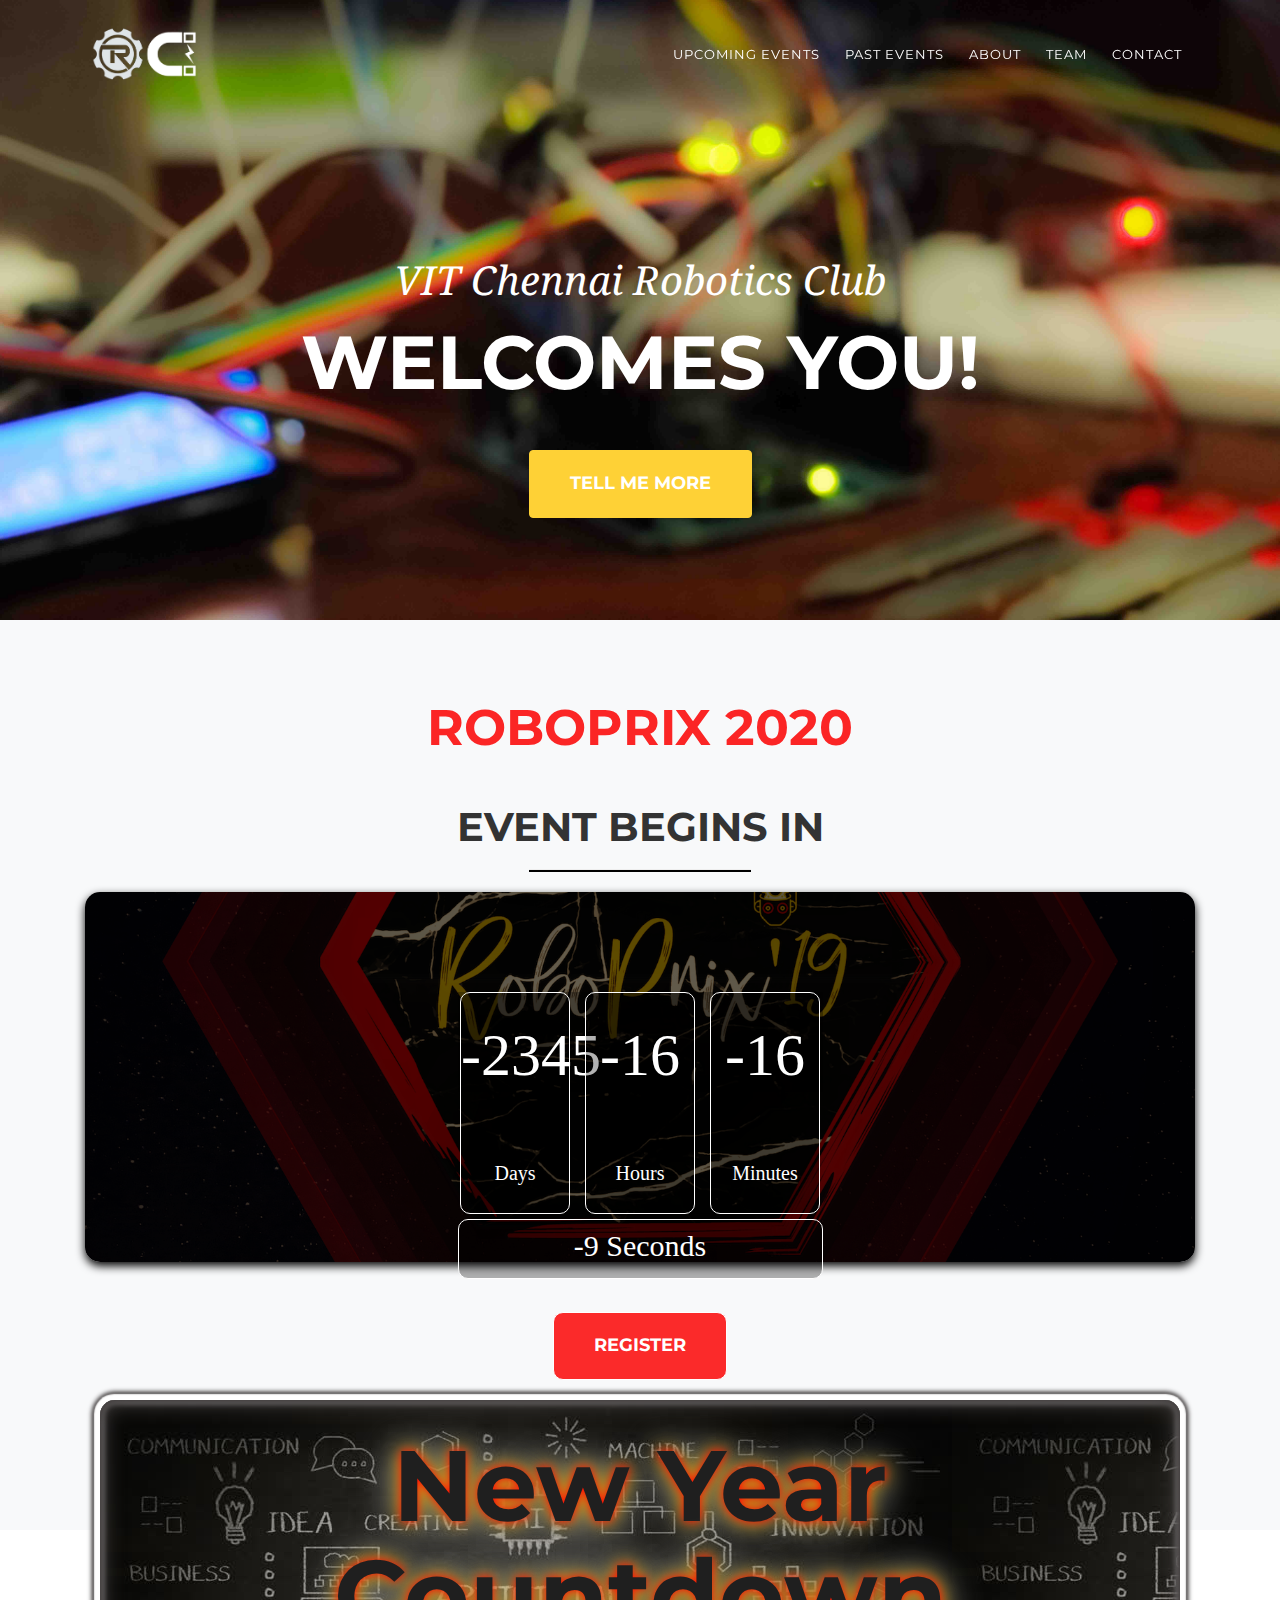
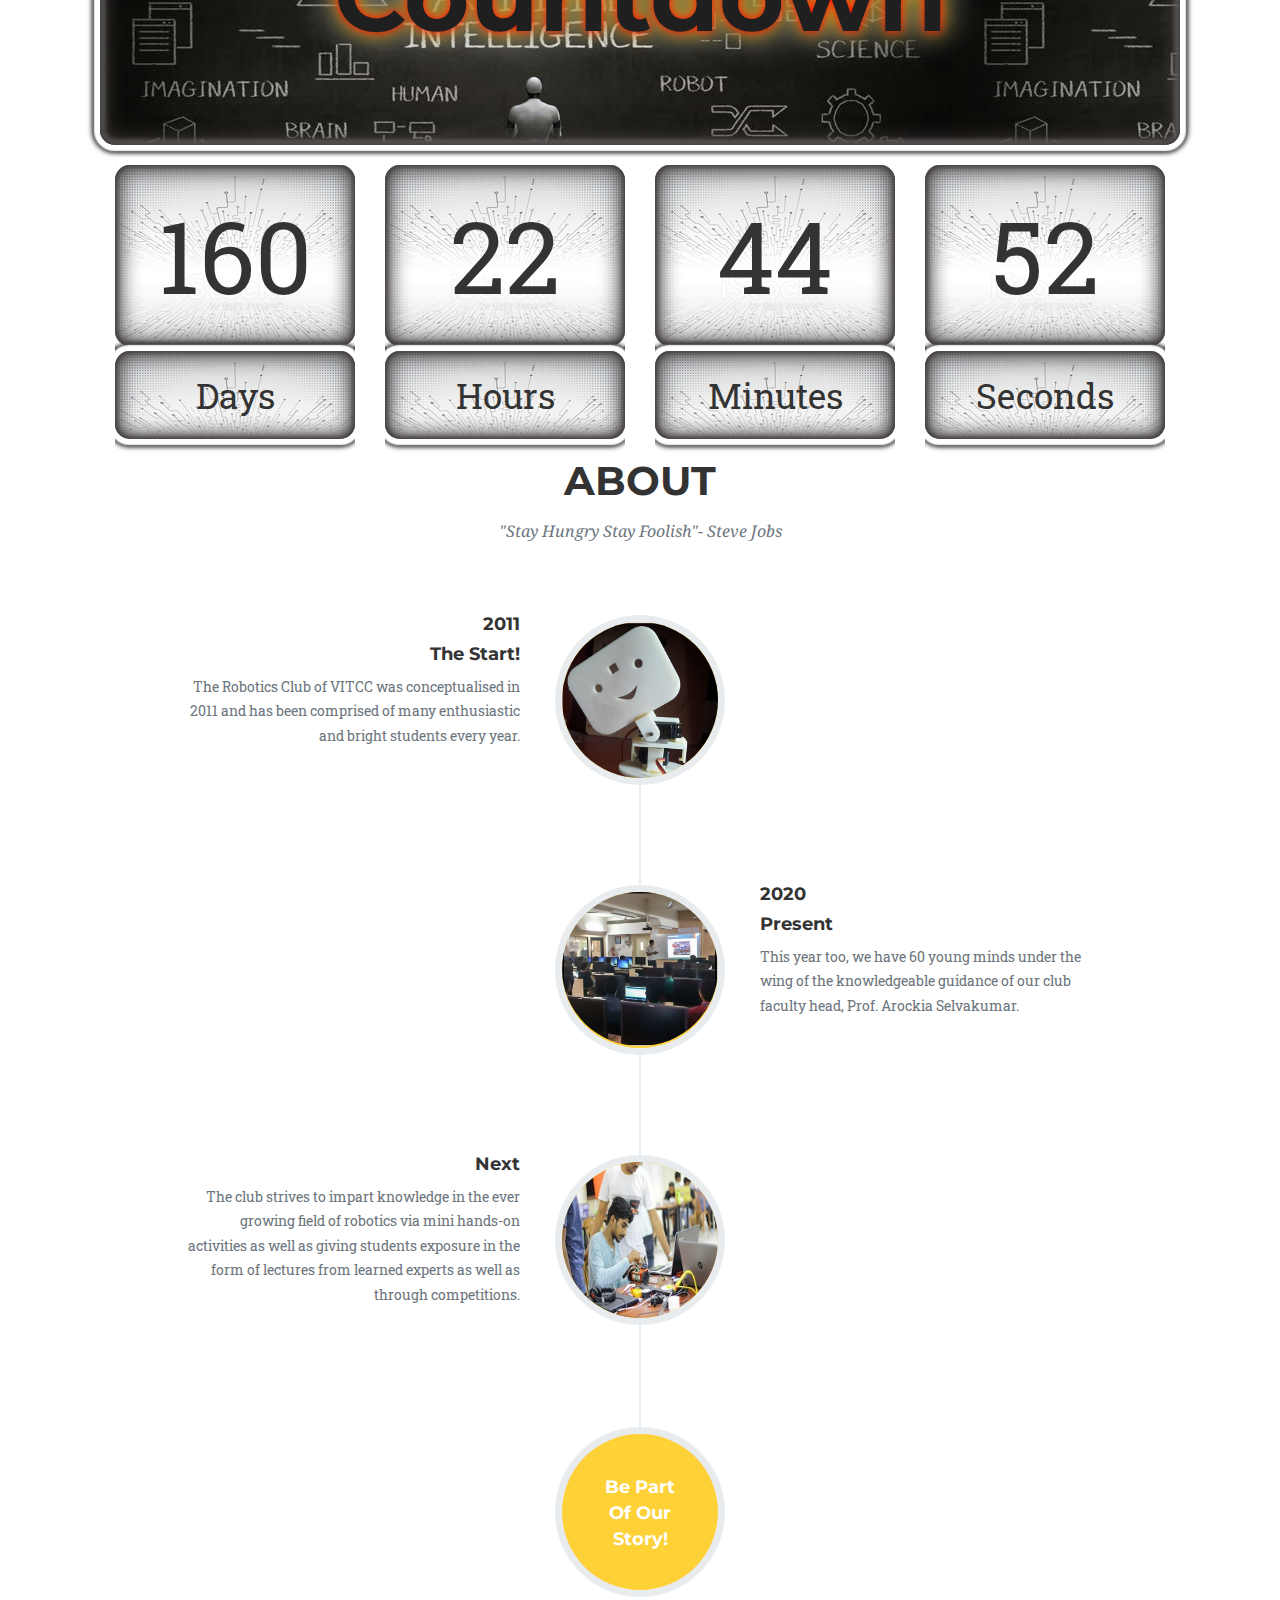
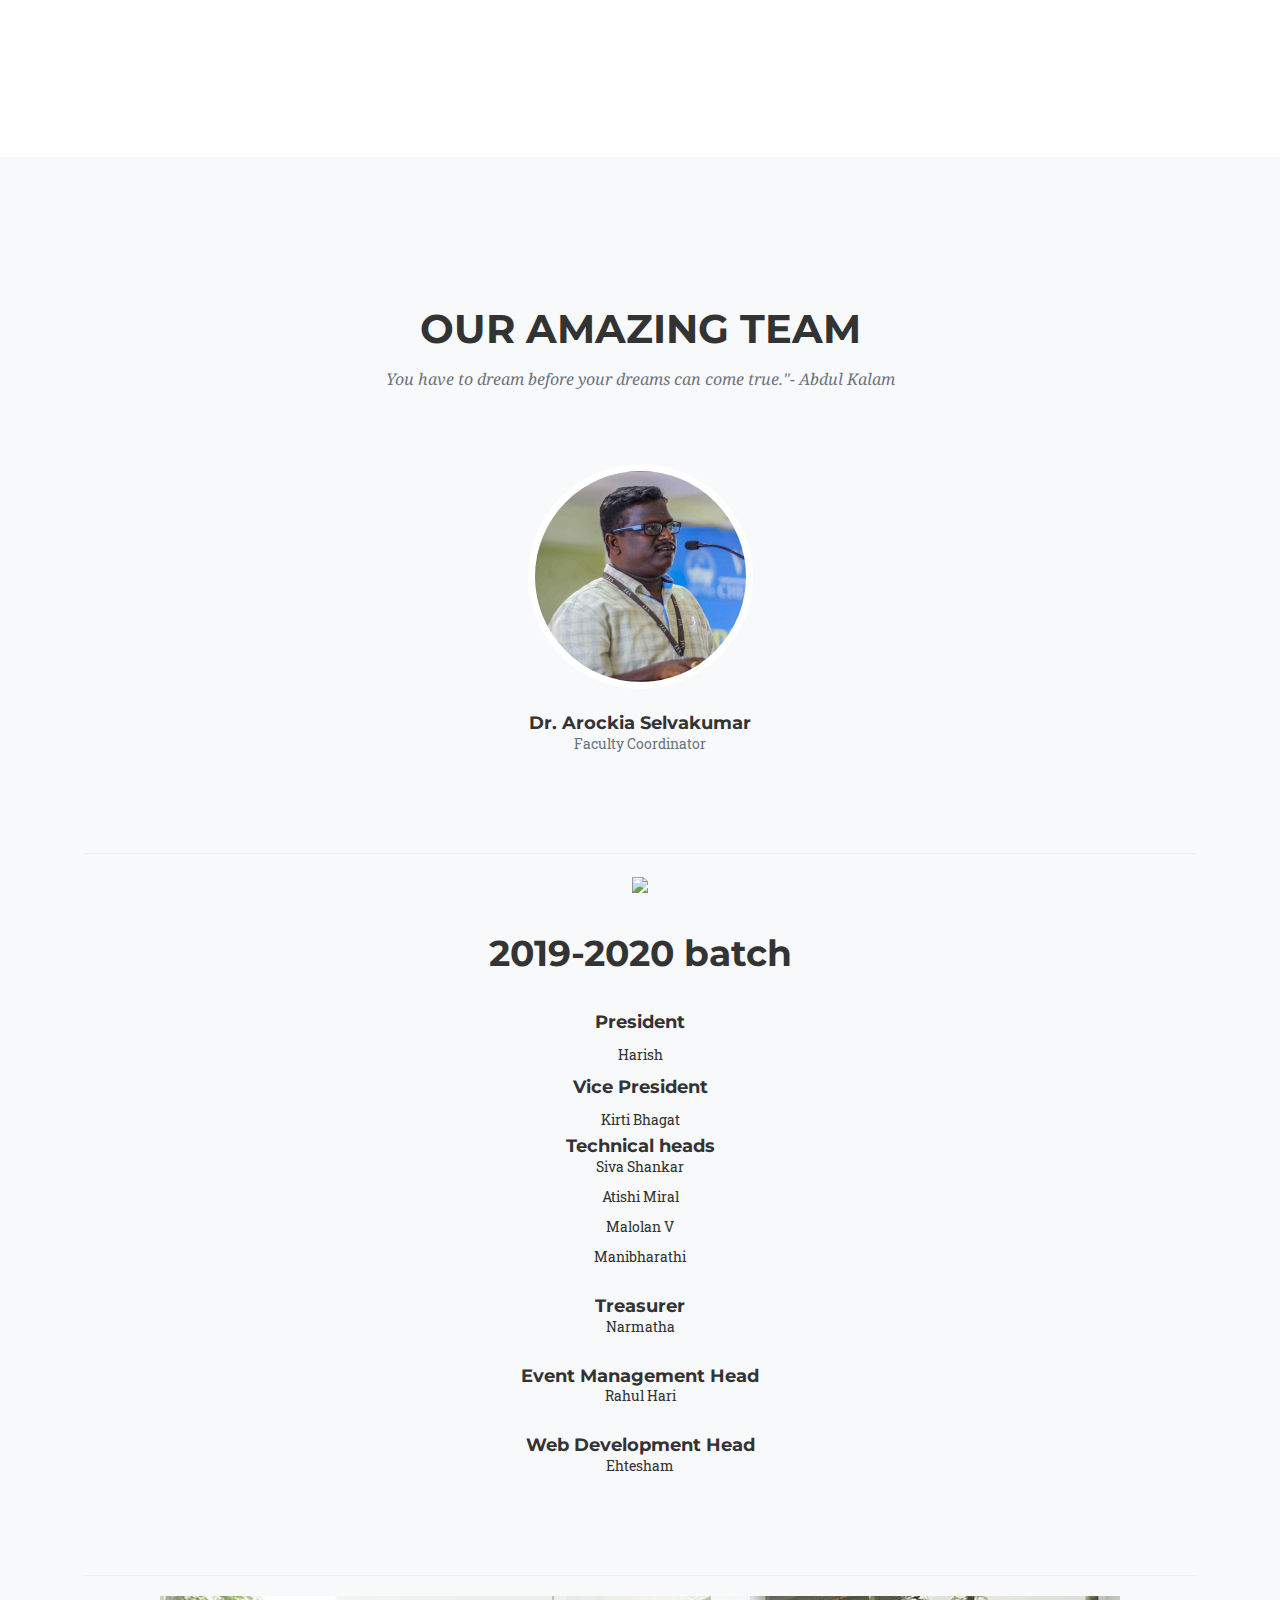
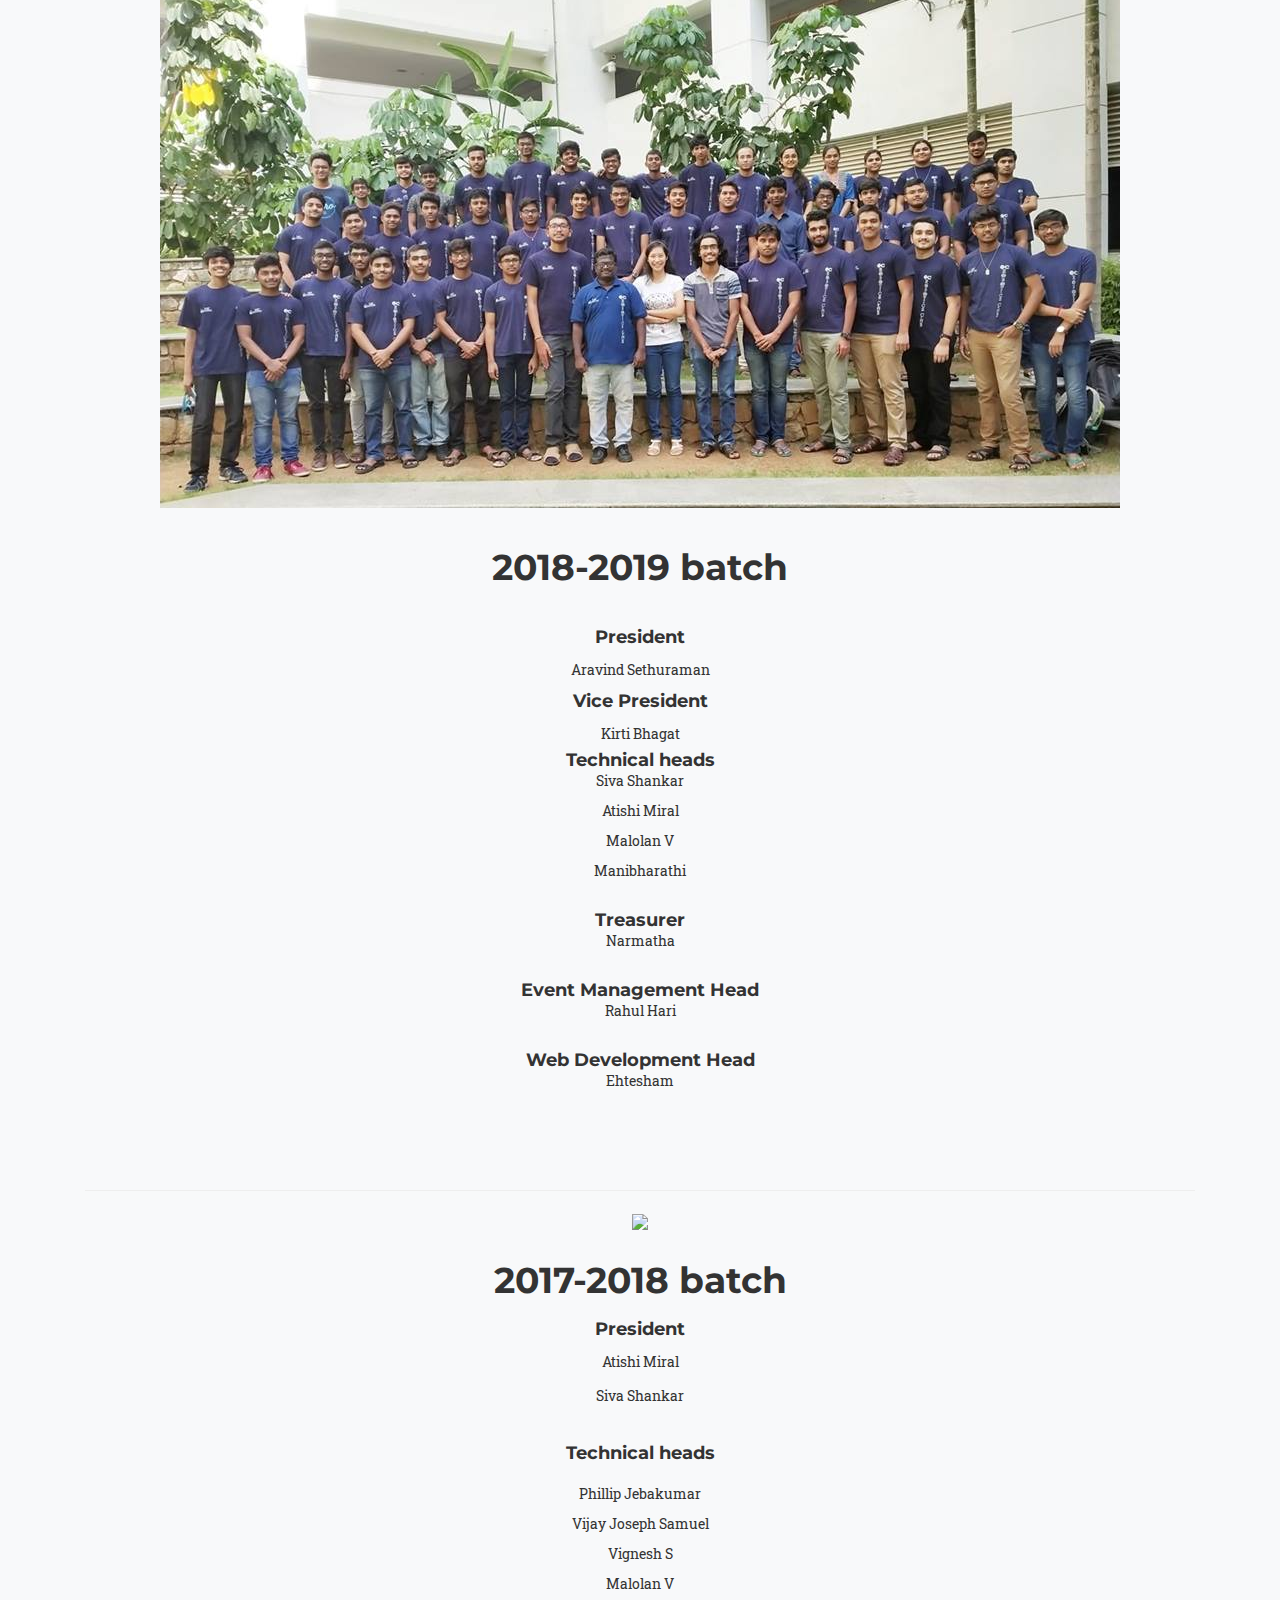
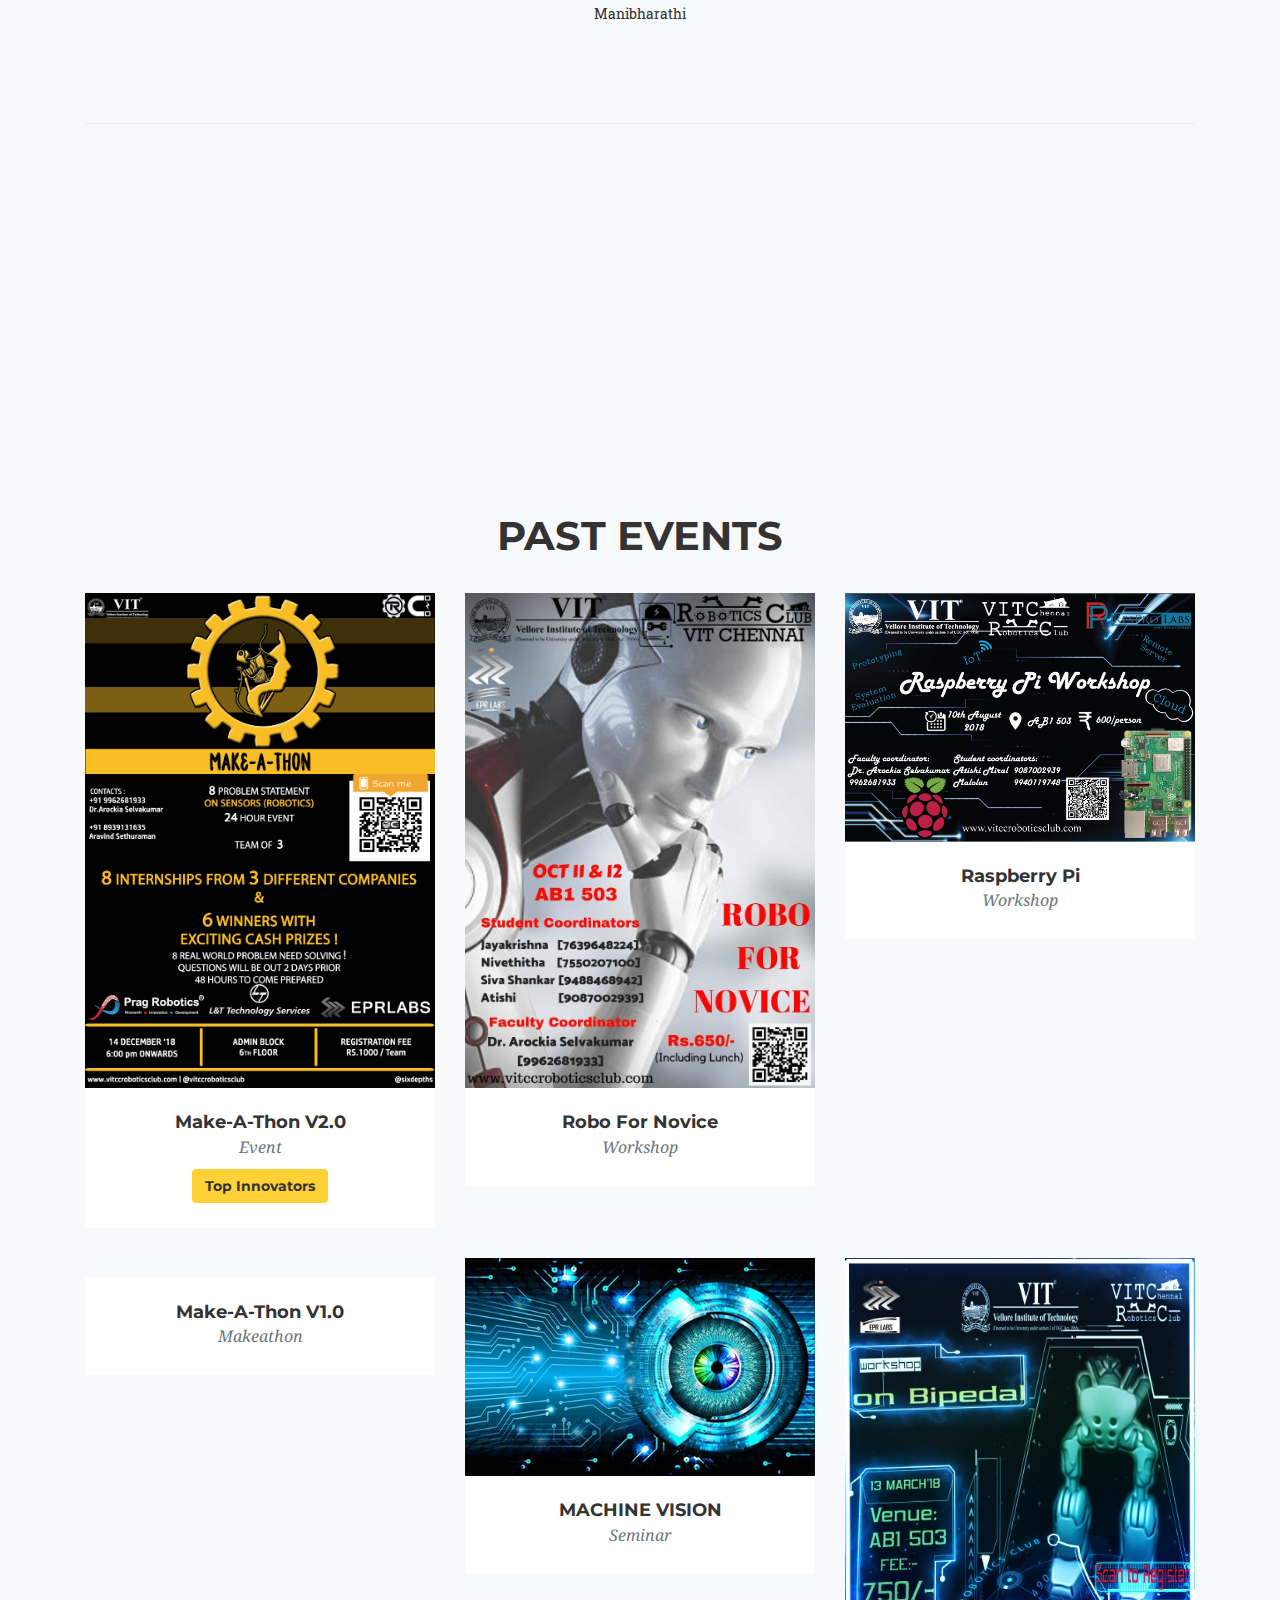
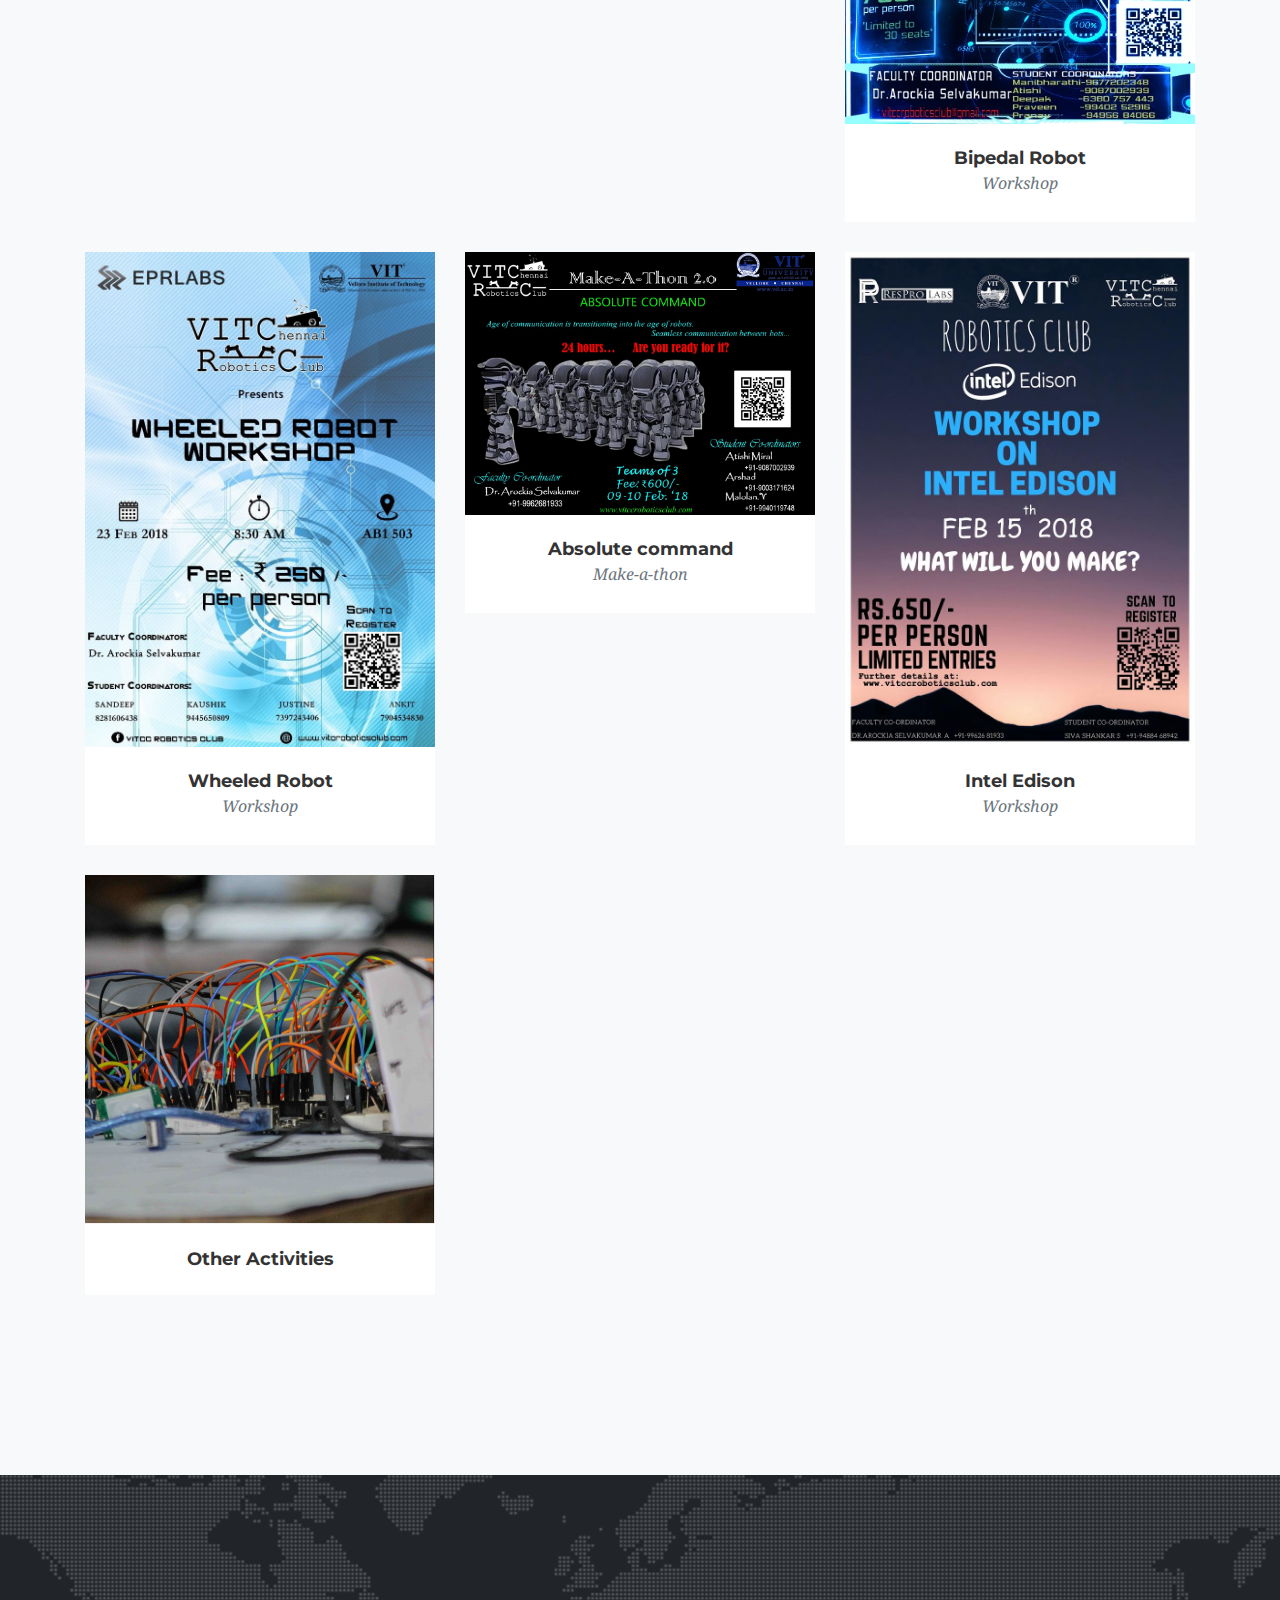
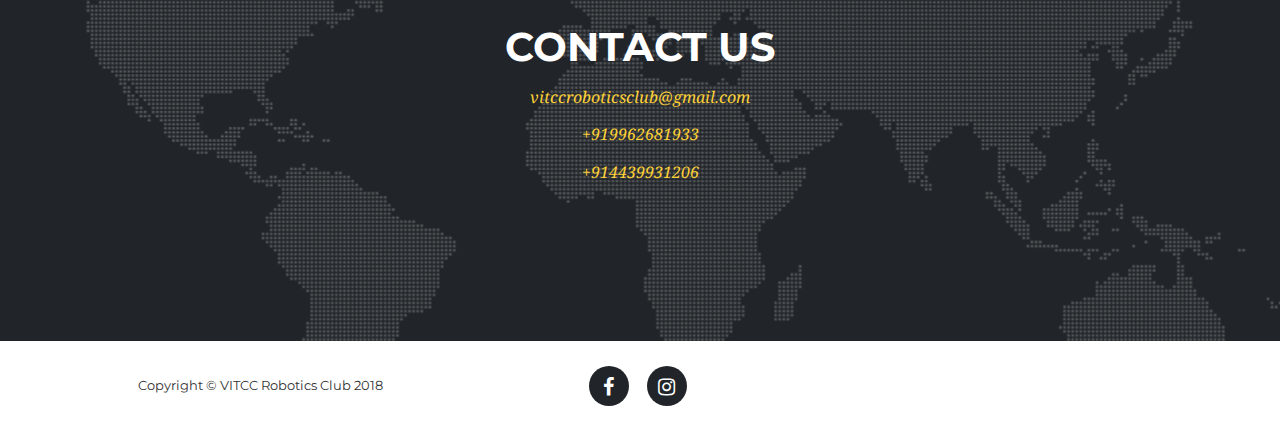
==== index.html @ 468f59c2 "Merge branch 'master' of https://github.com/vitccroboticsclub/vitccroboticsclub.github.io" ====
<!DOCTYPE html>
<html lang="en">

  <head>

    <meta charset="utf-8">
    <meta name="viewport" content="width=device-width, initial-scale=1, shrink-to-fit=no">
    <meta name="description" content="">
    <meta name="author" content="">
    <link rel="shortcut icon" href="clublogo2018-19.ico">
    <title>VITCC Robotics Club</title>

    <!-- Bootstrap core CSS -->
    <link href="vendor/bootstrap/css/bootstrap.min.css" rel="stylesheet">

    <!-- Custom fonts for this template -->
    <link href="vendor/font-awesome/css/font-awesome.min.css" rel="stylesheet" type="text/css">
    <link href="https://fonts.googleapis.com/css?family=Montserrat:400,700" rel="stylesheet" type="text/css">
    <link href='https://fonts.googleapis.com/css?family=Kaushan+Script' rel='stylesheet' type='text/css'>
    <link href='https://fonts.googleapis.com/css?family=Droid+Serif:400,700,400italic,700italic' rel='stylesheet' type='text/css'>
    <link href='https://fonts.googleapis.com/css?family=Roboto+Slab:400,100,300,700' rel='stylesheet' type='text/css'>

    <!-- Custom styles for this template--
    <link rel='stylesheet' href='https://maxcdn.bootstrapcdn.com/bootstrap/3.3.5/css/bootstrap.min.css'>-->
    <link rel="stylesheet" href="css/mani.css">
    
    <link href="css/agency.min.css" rel="stylesheet">
    <link href="css/modified.css" rel="stylesheet">
    <script type="text/javascript" src="https://code.jquery.com/jquery-1.8.2.js"></script>
    <script src='https://cdnjs.cloudflare.com/ajax/libs/jquery/2.1.3/jquery.min.js'></script>
    <script src='https://cdnjs.cloudflare.com/ajax/libs/jqueryui/1.11.2/jquery-ui.min.js'></script><script  src="./countscript.js"></script>
 
  </head>

  <body id="page-top">

    <!-- Navigation -->
    <nav class="navbar navbar-expand-lg navbar-dark fixed-top" id="mainNav">
      <div class="container">
        <a href = "#page-top"><img src = "img/logos/clublogo2018-19.png" style = "width:120px" id="clublogo"></img></a>
        <!-- <a class="navbar-brand js-scroll-trigger" href="#page-top">VITCC</a> -->
        <button class="navbar-toggler navbar-toggler-right" type="button" data-toggle="collapse" data-target="#navbarResponsive" aria-controls="navbarResponsive" aria-expanded="false" aria-label="Toggle navigation">
          Menu
          <i class="fa fa-bars"></i>
        </button>
        <div class="collapse navbar-collapse" id="navbarResponsive" >
          <ul class="navbar-nav text-uppercase ml-auto" >
            <li class="nav-item">
              <a class="nav-link js-scroll-trigger" href="#portfolio">Upcoming Events</a>
            </li>
            <li class="nav-item">
              <a class="nav-link js-scroll-trigger" href="#pastevents">Past Events</a>
            </li>
            <li class="nav-item">
              <a class="nav-link js-scroll-trigger" href="#about">About</a>
            </li>
            <li class="nav-item">
              <a class="nav-link js-scroll-trigger" href="#team">Team</a>
            </li>
            <li class="nav-item">
              <a class="nav-link js-scroll-trigger" href="#contact">Contact</a>
            </li>
          </ul>
        </div>
        <!--a href="#"><img src="img\logos\clublogo1-1.png" style="width:200px;height:80px;margin-right:-50px;margin-top:-10px;"></a-->
      </div>
    </nav>

    <!-- Header -->
    <header class="masthead">
      <div class="container">
        <div class="intro-text">
          <!-- <div class="intro-lead-in">Welcome To VITCC Robotics Club!</div> -->
          <div class="intro-lead-in">VIT Chennai Robotics Club</div>
          <div class="intro-heading text-uppercase">Welcomes you!</div>
          <!-- <div class="intro-heading text-uppercase">Stay hungry stay foolish, Steve jobs</div> -->
          <a class="btn btn-primary btn-xl text-uppercase js-scroll-trigger" href="#about">Tell Me More</a>
        </div>
      </div>
    </header>

    <!-- Services -->
    <!-- <section id="services">
      <div class="container">
        <div class="row">
          <div class="col-lg-12 text-center">
            <h2 class="section-heading text-uppercase">Past Events</h2>
            <h3 class="section-subheading text-muted">Lorem ipsum dolor sit amet consectetur.</h3>
          </div>
        </div>
        <div class="row text-center">
          <div class="col-md-4">
            <span class="fa-stack fa-4x">
              <img class="img-fluid" src="img/portfolio/epr2.jpeg" alt="">
              <i class="fa fa-circle fa-stack-2x text-primary"></i>
              <i class="fa fa-shopping-cart fa-stack-1x fa-inverse"></i>
            </span>
            <h4 class="service-heading">Make-a-Thon V1.0</h4>
            <p class="text-muted">Make-a-Thon V1.0 was organised in the university campus on 9th and 10th October under the theme "Wireless Devices and Communication". An overwhelming response was there for the event with 35 teams, the event was a great success .</p>
          </div>
          <div class="col-md-4">
            <span class="fa-stack fa-4x">
              <i class="fa fa-circle fa-stack-2x text-primary"></i>
              <i class="fa fa-laptop fa-stack-1x fa-inverse"></i>
            </span>
            <h4 class="service-heading">MACHINE VISION</h4>
            <p class="text-muted">A lecture was presented by Dr.Arunachalam, Lead Engineer at GE, Bangalore. Students were taught how images are captured by a camera and how to improve the quality of the capture with respect to the FPS and lighting that can be used for different industry and real time applications.</p>
          </div>
          <div class="col-md-4">
            <span class="fa-stack fa-4x">
              <i class="fa fa-circle fa-stack-2x text-primary"></i>
              <i class="fa fa-lock fa-stack-1x fa-inverse"></i>
            </span>
            <h4 class="service-heading">Other Activities</h4>
            <p class="text-muted">The club organizes many small hands-on sessions for the inexperienced to learn more about the world of robots, starting from scratch.</p>
          </div>
        </div>
      </div>
    </section> -->
    
    <!-- Portfolio Grid -->
     <section class="bg-light" id="portfolio">
      <div class="container">
        <div class="row" >
          <div class="col-lg-12 text-center" style="margin-top:-70px">
            <h2 style="color:#fb2525;font-size:50px;" class="section-heading text-uppercase">Roboprix 2020</h2>
            <h2  style="margin-top:50px;" class="section-heading text-uppercase">Event begins in</h2>
            <hr style="width:20%;height:2px;background-color: black">
          </div>
        </div>
        <script>
            var countDownDate = new Date("feb 21, 2020 10:00:00").getTime();
            var x = setInterval(function() {
                var now = new Date().getTime();
                var distance = countDownDate - now;
                var days = Math.floor(distance / (1000 * 60 * 60 * 24));
                var hours = Math.floor((distance % (1000 * 60 * 60 * 24)) / (1000 * 60 * 60));
                var minutes = Math.floor((distance % (1000 * 60 * 60)) / (1000 * 60));
                var seconds = Math.floor((distance % (1000 * 60)) / 1000);
                if(seconds==1){
                    document.getElementById("timersec").innerHTML = seconds +' ' + '<span class="capsec">Second</span>';
                }
                else{
                  document.getElementById("timersec").innerHTML= seconds +' ' + '<span class="capsec">Seconds</span>';
                }
                if(days==1){
                  document.getElementById("timerdays").innerHTML = days + '<br><span class="cap">Day</span>  ';
                }
                else{
                  document.getElementById("timerdays").innerHTML = days + '<br><span class="cap">Days</span>  ';
                }
                if(hours==1){
                  document.getElementById("timerhrs").innerHTML= hours + '<br><span class="cap">Hour</span>';
                } 
                else{ 
                  document.getElementById("timerhrs").innerHTML= hours + '<br><span class="cap">Hours</span>';
                }
                if(minutes==1){
                  document.getElementById("timermins").innerHTML= minutes + '<br><span class="cap">Minute</span>';
                }  
                else{
                  document.getElementById("timermins").innerHTML= minutes + '<br><span class="cap">Minutes</span>';
                }  
                if (distance < 0) {
                    clearInterval(x);
                    document.getElementById("timerexpired").innerHTML = "EVENT HAS BEGUN";
                }
            }, 1000);
        </script>
      <script src="vendor/jquery/jquery.min.js"></script>
      <script src = "js/modify.js"></script>
       <a onclick = "append();"></a>
      <div id="container1" style="background-image: url('img/ROBOPRIX poster2.png');background-repeat: no-repeat;
                          background-attachment: scroll;
                          background-position: center center;
                          -webkit-background-size: cover;
                          -moz-background-size: cover;
                          -o-background-size: cover;
                          background-size: cover;
                          border-radius:15px;
                          box-shadow: 0 4px 10px 0 #000">
        <div class="timer">
          <p id="timerdays"><br><span class="cap"></span></p>
          <p id="timerhrs"><br><span class="cap"></span></p>
          <p id="timermins"><br><span class="cap"></span></p>
          <br>
          <p id="timersec"></p>
        </div>

      

      </div>
      <style>
        .wrapper222 {
    text-align: center;
}

.button {
    position: absolute;
    
}
      </style>
    
      <div class="wrapper222">
        <a id="access" style="background-color: #fa1212e5; margin-left:auto;margin-right:auto; border:  solid 1px #fff;border-radius:10px;margin-top:50px" class="btn btn-primary btn-xl text-uppercase js-scroll-trigger" href="https://forms.gle/9cVSz9P2XVtnGpVk6">Register</a>
        
    </div>
     <!--
      <a id="access" style="background-color: rgba(0,0,0,0.5); margin-left:auto;margin-right:auto; border:  solid 1px #fff;border-radius:10px;margin-top:50px" class="btn btn-primary btn-xl text-uppercase js-scroll-trigger" href="https://forms.gle/9cVSz9P2XVtnGpVk6">Register</a>
     <form method="get" action="https://forms.gle/9cVSz9P2XVtnGpVk6">
        <button class = "btnee" style="position: center ;" type="submit">Register</button>
    </form>-->
    



<style>	
	
	
/*.wrapper {
  width: 100vw;
  height: 150vh;
  display: flex;
  align-items: center;
  justify-content: center;
  background-size: auto 100%;
}
@font-face {
  font-family: neon;
  src: url("Neons_demo.otf");
}
.neon-wrapper {
  box-shadow:
  0 0 0.1vw  0.4vw #fff7f7,   
  0 0 0.4vw  0.6vw #e97272, 
  0 0   4vw  0.4vw #e50b0b,
  inset 0 0 1.5vw  0.4vw #e50b0b,
  inset 0 0 0.4vw  0.2vw #e97272,
  inset 0 0 0.5vw  0.2vw #fff7f7;
  background:url(img/poster1.png);
  border-radius: 1.5rem;
}
.neon-text {
  font-family:neon;
  font-size: 14rem;
  color: #ffd8d8;
  padding: 0 3.5rem 0 3.5rem;
  text-shadow: 
  .1vw 0vw .25vw #ffd8d8, .2vw 0vw .25vw #ffd8d8, .4vw 0vw .25vw #ffd8d8, 
  .1vw 0vw   0vw #f25757, .2vw 0vw   0vw #f25757, .4vw 0vw   0vw #f25757,
  .1vw 0vw  .1vw #f25757, .2vw 0vw  .1vw #f25757, .4vw 0vw  .1vw #f25757,
  .1vw 0vw   2vw #f25757, .2vw 0vw   2vw #f25757, .4vw 0vw   2vw #f25757, 
  .1vw 0vw   1vw #e50b0b, .2vw 0vw   1vw #e50b0b, .4vw 0vw   5vw #e50b0b, 
  .1vw 0vw   5vw #e50b0b, .2vw 0vw  20vw #e50b0b, .4vw 0vw  10vw #e50b0b,
  .1vw 0vw  10vw #e50b0b, .2vw 0vw  30vw #e50b0b, .4vw 0vw  10vw #e50b0b;
}*/
.bluelight {
  text-shadow: 0 0 10px #FF0004,
               0 0 20px #FFC400,
               0 0 30px #2C2D2A,
               0 0 40px #FFFFFF; 
              /* 0 0 70px #FFFFFF,                               
               0 0 80px #FFFFFF,
               0 0 100px #FFFFFF,
               0 0 150px #FFFFFF;*/
	color: #323232;
	
}

.clock {
    overflow: hidden;
}

.col-md-12 {
    overflow:auto;
    padding-bottom: 20px;
	border-radius: 30px 30px 30px 30px;
	background-color: #ffffff;
    border: 20px;
}

.top-pane {
  margin-bottom: 5px;
  border-radius: 5px 5px 0px 0px;
  background-color: #ffffff;
  border: 20px;
}

.bottom-pane {
  margin-top: 5px;
  border-radius: 0px 0px 5px 5px;
  background-color: #ffffff;
  border: 10px;           
}

@media (min-width: 768px) {
  .num {
    font-size: 100px;
  }
}

@media (max-width: 767px) {
  .num {
    font-size: 50px;
  }
}

@media (max-width: 480px) {
  .num {
    font-size: 30px;
  }
}

@media (min-width: 768px) {
  .text {
    font-size: 35px;
  }
}

@media (max-width: 767px) {
  .text {
    font-size: 20px;
  }
}

@media (max-width: 480px) {
  .text {
    font-size: 15px;
  }
}

@media (min-width: 700px) {
  body {
  }
}

.titleh1{
  padding-top: 10px;
}

@media (min-width: 768px) {
  .titleh1{
    margin-bottom: 75px;
    font-size: 100px;
	color: #1F1F1F;
  }
}
.neon-wrapper {
  border-top:50px;
  border-bottom:10px;	
  box-shadow:
  0 0 0.1vw  0.4vw #FFFFFF,   
  0 0 0.4vw  0.6vw #413D3D, 
  0 0 0.4vw  0.4vw #413D3D,
  inset 0 0 1.5vw  0.4vw #413D3D,
  inset 0 0 0.4vw  0.2vw #413D3D,
  inset 0 0 0.5vw  0.2vw #FFFFFF;
  background:url("img/bg1.jpg");
  border-radius: 1.5rem;
	}
 .neon-wrapper1 {
  margin-top: 20px;
  margin-bottom: 20px;
	 
  border-top:50px;
  border-bottom:10px;
  box-shadow:
  0 0 0.1vw  0.4vw #FFFFFF,   
  0 0 0.4vw  0.6vw #413D3D, 
  0 0 0.4vw  0.4vw #413D3D,
  inset 0 0 1.5vw  0.4vw #413D3D,
  inset 0 0 0.4vw  0.2vw #413D3D,
  inset 0 0 0.5vw  0.2vw #FFFFFF;
  background:url("img/wall.jpg");
  border-radius: 1.5rem;
  box-decoration-break: slice;
}	
</style>
	
<div class="wrapper">	
  <div class="wrapper22">
  <div class="container text-center">
	 <!-- <div class="neon-text">NEON <br> TEXT</div>-->
    <div class="col-md-12 neon-wrapper1">
      <h1 id="header" class="bluelight titleh1" style=flex-shrink: contenteditable="true">New Year Countdown</h1>
    </div>
	  
    <div class="col-md-3 col-xs-6 ">
      <div class="clock">
        <div class="well top-pane neon-wrapper">
          <div id="days" class="num">00</div>
        </div>
		  
		  
        <div class="well bottom-pane neon-wrapper">
          <div id="days-text" class="text">Days</div>
        </div>
      </div>
    </div>
    <div class="col-md-3 col-xs-6 text-center ">
      <div class="clock">
        <div class="well top-pane neon-wrapper">
          <div id="hours" class="num">00</div>
        </div>
        <div class="well bottom-pane neon-wrapper">
          <div id="hours-text" class="text">Hours</div>
        </div>
      </div>
    </div>
    <div class="col-md-3 col-xs-6 text-center ">
      <div class="clock">
        <div class="well top-pane neon-wrapper">
          <div id="mins" class="num">00</div>
        </div>
        <div class="well bottom-pane neon-wrapper">
          <div id="mins-text" class="text">Minutes</div>
        </div>
      </div>
    </div>
    <div class="col-md-3 col-xs-6 text-center ">
      <div class="clock">
        <div class="well top-pane neon-wrapper">
          <div id="secs" class="num">00</div>
        </div>
        <div class="well bottom-pane neon-wrapper">
          <div id="secs-text" class="text">Seconds</div>
        </div>
      </div>
    </div>
    <div id="info" class="small"></div>
  </div>
</div>
</div>
    </section> 
   
    <style>
      /*.timeline-image{
        width:150px !important;
        height:150px !important;
      }*/
      /*.timeline-image img{
        height:140px;
        height:inherit;
      }*/
  </style>

    <!-- About -->
    <section style="margin-top:-60px" id="about">
      <div class="container" id="about">
        <div class="row">
          <div class="col-lg-12 text-center">
            <h2 class="section-heading text-uppercase">About</h2>
            <h3 class="section-subheading text-muted">"Stay Hungry Stay Foolish"- Steve Jobs</h3>
          </div>
        </div>
        <div class="row">
          <div class="col-lg-12">
            <ul class="timeline">
              <li>
                <div class="timeline-image">
                  <img class="rounded-circle img-fluid" src="img/about/robotics club-15.jpg" alt="">
                </div>
                <div class="timeline-panel">
                  <div class="timeline-heading">
                    <h4>2011</h4>
                    <h4 class="subheading">The Start!</h4>
                  </div>
                  <div class="timeline-body">
                    <p class="text-muted">The Robotics Club of VITCC was conceptualised in 2011 and has been comprised of many enthusiastic and bright students every year.</p>
                  </div>
                </div>
              </li>
              <li class="timeline-inverted">
                <div class="timeline-image">
                  <img class="rounded-circle img-fluid" src="img/about/robotics club-16.jpg" alt="">
                </div>
                <div class="timeline-panel">
                  <div class="timeline-heading">
                    <h4>2020</h4>
                    <h4 class="subheading">Present</h4>
                  </div>
                  <div class="timeline-body">
                    <p class="text-muted">This year too, we have 60 young minds under the wing of the knowledgeable guidance of our club faculty head, Prof. Arockia Selvakumar.</p>
                  </div>
                </div>
              </li>
              <li>
                <div class="timeline-image">
                  <img class="rounded-circle img-fluid" src="img/about/MAKE_A_THON-160-edited1.jpg" alt="">
                </div>
                <div class="timeline-panel">
                  <div class="timeline-heading">
                    <h4>Next</h4>
                    <!-- <h4 class="subheading">Transition to Full Service</h4> -->
                  </div>
                  <div class="timeline-body">
                    <p class="text-muted">The club strives to impart knowledge in the ever growing field of robotics via mini hands-on activities as well as giving students exposure in the form of lectures from learned experts as well as through competitions.</p>
                  </div>
                </div>
              </li>
              <!-- <li class="timeline-inverted">
                <div class="timeline-image">
                  <img class="rounded-circle img-fluid" src="img/about/4.jpg" alt="">
                </div>
                <div class="timeline-panel">
                  <div class="timeline-heading">
                    <h4>July 2014</h4>
                    <h4 class="subheading">Phase Two Expansion</h4>
                  </div>
                  <div class="timeline-body">
                    <p class="text-muted">Lorem ipsum dolor sit amet, consectetur adipisicing elit. Sunt ut voluptatum eius sapiente, totam reiciendis temporibus qui quibusdam, recusandae sit vero unde, sed, incidunt et ea quo dolore laudantium consectetur!</p>
                  </div>
                </div>
              </li> -->
              <li class="timeline-inverted">
                <div class="timeline-image">
                  <h4>Be Part
                    <br>Of Our
                    <br>Story!</h4>
                </div>
              </li>
            </ul>
          </div>
        </div>
      </div>
    </section>



    <style>
       .reduce-gap{
        margin-top:-15px !important;
      }
      .team-name{
        margin-bottom:35px !important;
      }
    </style>

    <!-- Team -->
    <section class="bg-light" id="team">
      <div class="container">
         <div class="row">
          <div class="col-lg-12 text-center">
            <h2 class="section-heading text-uppercase">Our Amazing Team</h2>
            <h3 class="section-subheading text-muted">You have to dream before your dreams can come true."- Abdul Kalam</h3>
          </div>
        </div>
        <div class="row">
          <div class="col-lg-12 text-center">
            <div class="team-member">
              <img class="mx-auto rounded-circle" src="img/team/faculty.jpg" alt="">
              <h4>Dr. Arockia Selvakumar</h4>
              <p class="text-muted">Faculty Coordinator</p>
            </div>
          </div>
         </div>
		  
     <div class="row">
          <div class="col-lg-12 text-center">
            <div class="page-header">
             
            </div>
          </div>
      </div>
        <div class="row">
          <div class="col-lg-12 text-center">
            <img class = "img-fluid" src = "img/team/clubgroupphoto2018-20120.jpg"></img>
          </div>
        </div>
        <div class="row">
          <div class="col-lg-12 text-center">
            <div class="President"> 
                <h1 style="margin-top:40px">2019-2020 batch</small></h1>        
              <h4 style="margin-top:40px;">President</h4>
              <p class="font-weight-normal">Harish</p>
              <h4>Vice President</h4>
              <p class="font-weight-normal">Kirti Bhagat</p>
             
            </div>
          </div>
         </div>
        <div class="row">
          <div class="col-lg-12 text-center">
            <div class="team-member"> 
              <h4 style="margin-top:-5px">Technical heads</h4>
              <p class="font-weight-normal">Siva Shankar</p>
              <p class="font-weight-normal">Atishi Miral</p>
              <p class="font-weight-normal">Malolan V</p>
              <p class="font-weight-normal">Manibharathi</p>
            </div>
          </div>
        </div>
        <div class="row">
          <div class="col-lg-12 text-center">
            <div class="team-member"> 
              <h4 style="margin-top:-20px">Treasurer</h4>
              <p class="font-weight-normal">Narmatha</p>
            </div>
          </div>
        </div>
       <div class="row">
          <div class="col-lg-12 text-center">
            <div class="team-member"> 
              <h4 style="margin-top:-20px">Event Management Head</h4>
              <p class="font-weight-normal">Rahul Hari</p>
            </div>
          </div>
        </div>
      <div class="row">
          <div class="col-lg-12 text-center">
            <div class="team-member"> 
              <h4 style="margin-top:-20px">Web Development Head</h4>
              <p class="font-weight-normal"> Ehtesham</p>
            </div>
          </div>
        </div>
        <div class="row">
          <div class="col-lg-12 text-center">
            <div class="page-header">
             
            </div>
          </div>
      </div>
        <div class="row">
          <div class="col-lg-12 text-center">
            <img class = "img-fluid" src = "img/team/clubgroupphoto2018-2019.jpg"></img>
          </div>
        </div>
        <div class="row">
          <div class="col-lg-12 text-center">
            <div class="President"> 
                <h1 style="margin-top:40px">2018-2019 batch</small></h1>        
              <h4 style="margin-top:40px;">President</h4>
              <p class="font-weight-normal">Aravind Sethuraman</p>
              <h4>Vice President</h4>
              <p class="font-weight-normal">Kirti Bhagat</p>
             
            </div>
          </div>
         </div>
        <div class="row">
          <div class="col-lg-12 text-center">
            <div class="team-member"> 
              <h4 style="margin-top:-5px">Technical heads</h4>
              <p class="font-weight-normal">Siva Shankar</p>
              <p class="font-weight-normal">Atishi Miral</p>
              <p class="font-weight-normal">Malolan V</p>
              <p class="font-weight-normal">Manibharathi</p>
            </div>
          </div>
        </div>
        <div class="row">
          <div class="col-lg-12 text-center">
            <div class="team-member"> 
              <h4 style="margin-top:-20px">Treasurer</h4>
              <p class="font-weight-normal">Narmatha</p>
            </div>
          </div>
        </div>
       <div class="row">
          <div class="col-lg-12 text-center">
            <div class="team-member"> 
              <h4 style="margin-top:-20px">Event Management Head</h4>
              <p class="font-weight-normal">Rahul Hari</p>
            </div>
          </div>
        </div>
      <div class="row">
          <div class="col-lg-12 text-center">
            <div class="team-member"> 
              <h4 style="margin-top:-20px">Web Development Head</h4>
              <p class="font-weight-normal"> Ehtesham</p>
            </div>
          </div>
        </div>
      <div class="row">
          <div class="col-lg-12 text-center">
            <div class="page-header">
             
            </div>
          </div>
      </div>
       
        <div class="row">
          <div class="col-lg-12 text-center">
            <img class = "img-fluid" src = "img/team/team.jpg"></img>
          </div>
        </div>
        <div class="row">
          <div class="col-lg-12 text-center">
            <div class="President"> 
                <h1 style="margin-top:30px">2017-2018 batch</small></h1>        
              <h4 style="margin-top:20px;">President</h4>
              <p class="font-weight-normal">Atishi Miral</p>
              <p class="font-weight-normal">Siva Shankar</p>
              <!--<p><h4>Atishi Miral</h4></p>
              <p><h4>Siva Shankar</h4></p>-->
            </div>
          </div>
         </div>
        <div class="row">
          <div class="col-lg-12 text-center">
            <div class="team-member"> 
              <!--<p class="font-weight-bold">Technical heads</p>-->
              <h4>Technical heads</h4>
              <p class="font-weight-normal" style="margin-top:20px">Phillip Jebakumar</p>
              <p class="font-weight-normal">Vijay Joseph Samuel</p>
              <p class="font-weight-normal">Vignesh S</p>
              <p class="font-weight-normal">Malolan V</p>
              <p class="font-weight-normal">Manibharathi</p>
              <!--<p><h4>Phillip Jebakukar</h4></p>
              <p><h4>Vijay Joseph Samuel</h4></p>
              <p><h4>Vignesh S</h4></p>
              <p><h4>Malolan V</h4></p>
              <p><h4>Manibharathi</h4></p>-->
            </div>
          </div>
         </div>
        
        <!--div class="row">
          <div class="col-lg-12 text-center">
            <div class="team-member">
              <img class="mx-auto rounded-circle" src="img/team/faculty.jpg" alt="">
              <h4>Dr. Arockia Selvakumar</h4>
              <p class="text-muted">Faculty Coordinator</p>-->
              <!-- <ul class="list-inline social-buttons">
                <li class="list-inline-item">
                  <a href="#">
                    <i class="fa fa-twitter"></i>
                  </a>
                </li>
                <li class="list-inline-item">
                  <a href="#">
                    <i class="fa fa-facebook"></i>
                  </a>
                </li>
                <li class="list-inline-item">
                  <a href="#">
                    <i class="fa fa-linkedin"></i>
                  </a>
                </li>
              </ul>
            </div>   
            <div class="team-member">
              <img class="mx-auto rounded-circle" src="img/team/faculty.jp" alt="">
              <h4>Atishi</h4>
              <p class="text-muted">President</p>
              <h4>Kirti Bhagat</h4>
              <p class="text-muted">Vice-President</p>
              <h4>Jeyakrishna</h4>
              <p class="text-muted">Vice-President</p>
            </div>
               <div class="team-member">
              <img class="mx-auto rounded-circle" src="img/team/faculty.jp" alt="">
              <h4>Manibharathi</h4>
              <p class="text-muted">Secretary</p>
              <h4>Girinath</h4>
              <p class="text-muted">Joint Secretary</p>                 
               </div>
              <div class="team-member">
              <img class="mx-auto rounded-circle" src="img/team/faculty.jp" alt="">
              <h4>Malolan</h4>
              <p class="text-muted">Treasurer</p>
              <h4>Ajay</h4>
                <p class="text-muted">Co-Treasurer</p>
               </div>
            <div class="team-member">
              <img class="mx-auto rounded-circle" src="img/team/faculty.jp" alt="">
              <h4>Siva sankar</h4>
              <p class="text-muted">&</p>  
              <h4>Vignesh</h4> 
              <p class="text-muted">Technical Heads</p>                        
            </div>
          </div>
        </div>-->
        <div class="row">
          <div class="col-lg-12 text-center">
            <div class="page-header">
             
            </div>
          </div>
      </div>
        <div class = "row">
          <div class="col-lg-12 text-center">
          
            <div class = "team-member">
              <h4 class = "team-name"></h4>
              <!-- <table>
                <tr>
                  <td class = "text-muted">Captain:</td>
                  <td class = "text-muted">Aditya Kshatriya</td>
                </tr>
                <tr>
                  <td class = "text-muted">Vice Captain:</td>
                  <td class = "text-muted">Devashish</td>
                </tr>
              </table>-->
              
              <!--<p class="reduce-gap"><b>Vice-Captain:</b> <span class="text-muted ">Devashish</span></p>-->
            
          </div>
          
            <div class = "team-member">
              
              <!--<p class="reduce-gap"><b>Vice-Captain:</b> <span class="text-muted ">Asher</span></p>-->
            </div>
          
        </div>
          <div class="row">
          <div class="col-lg-12 text-center">
            <div class="page-header">
             
            </div>
          </div>
          
       
          <div class = "row">
          <div class="col-lg-12 text-center">
          
            <div class = "team-member">
              
              <!--<p class="reduce-gap"><b>Vice-Captain:</b> <span class="text-muted ">Sendhil Kumar</span></p>-->
            </div>
         
          
            <div class = "team-member">
              
              <!--<p class="reduce-gap"><b>Vice-Captain:</b> <span class="text-muted ">Jeyakrishna</span></p>-->
            </div>
          
          
            <div class = "team-member">
              
              <!--<p class="reduce-gap"><b>Vice-Captain:</b> <span class="text-muted ">Nivethitha and Ajay</span></p>-->
            </div>
          
          
          <!--<div class = "col-sm-6 col-md-3">
            <div class = "team-member">
              <h4 class = "team-name"></h4>
              <!--<p class="reduce-gap"><b>Vice-Captain:</b> <span class="text-muted ">Asher</span></p>
            </div>
          </div>-->
          
            <div class = "team-member">
              
              <!--<p class="reduce-gap"><b>Vice-Captain:</b> <span class="text-muted ">Malolan</span></p>-->
            </div>
         
            <div class = "team-member">
              
              <!--<p class="reduce-gap"><b>Vice-Captain:</b> <span class="text-muted ">Siva Shankar</span></p>-->
            </div>
          
            <div class = "team-member">
              
              <!-- <p class="reduce-gap"><b>Vice-Captain:</b> <span class="text-muted ">Kumar</span></p>-->
            </div>
          
        </div>
       </div>
      <!--<div class = "row">
       

          <div class = "col-sm-6 col-md-3">
            <div class = "team-member">
              <h4 class = "team-name">Web Development</h4>
              <p><b>Lead Developer:</b> <span class="text-muted">Manibharathi</span></p>
              <p class="reduce-gap"><b>Developers:</b> <span class="text-muted ">Deepak,Shruthi</span></p>
           
            </div>
          </div>
      </div>-->
    </section>

<!-- Portfolio Grid -->
<section class="bg-light" id="portfolio1">
  <div class="container" >
        <div style="" class="row">
          <div class="col-lg-12 text-center">
            <h2 class="section-heading text-uppercase" id="pastevents">Past events</h2>
            
          </div>
        </div>
        <div style="margin-top:20px;" class="row" id = "append">
          <div   class="col-md-4 col-sm-6 portfolio-item">
            <!--<a class="portfolio-link" data-toggle="modal" href="#portfolioModal7">-->
              <div class="portfolio-hover">
                <div class="portfolio-hover-content">
                 <!--<i class="fa fa-plus fa-3x"></i>-->
                </div>
              </div>
              <img class="img-fluid" src="img/portfolio/robotics-poster new_00000.png" alt="">
            </a>
            <div class="portfolio-caption">
              <h4>Make-A-Thon V2.0</h4>
              <p class="text-muted">Event</p>
              <!--
              <form method="get" action="https://docs.google.com/forms/d/e/1FAIpQLSd3HqXTwBW1sJ8QV68X7VeOo6N70ZJ5eAwkRQnAe-1XtQbt8g/viewform?vc=0&c=0&w=1">
                  <button class = "btn" type="submit">Register</button>
              </form>
              <form method="get" action="INTERNSHIP.html">
                  <button class = "btn" type="submit">Internships</button>
              </form>
              </form>-->
              <form method="get" action="team.html">
                  <button class = "btn" type="submit">Top Innovators</button>
              </form>
              <!--
          <form method="get" action="timer.html">
                  <button class = "btn" type="submit">Timer</button>
              </form>
            -->
            </div>
          </div>
          <div class="col-md-4 col-sm-6 portfolio-item">
            <a class="portfolio-link" data-toggle="modal" href="#portfolioModal6">
              <div class="portfolio-hover">
                <div class="portfolio-hover-content">
                  <i class="fa fa-plus fa-3x"></i>
                </div>
              </div>
              <img class="img-fluid" src="img/portfolio/robofornovice.jpeg" alt="">
            </a>
            <div class="portfolio-caption">
              <h4>Robo For Novice </h4>
              <p class="text-muted">Workshop</p>
              <!--form method="get" action="robonovicehtmlfile.html">
                  <button class = "btn" type="submit">Certificates</button>
              </form-->
            </div>
          </div>

         <div class="col-md-4 col-sm-6 portfolio-item">
            <a class="portfolio-link" data-toggle="modal" href="#portfolioModal5">
              <div class="portfolio-hover">
                <div class="portfolio-hover-content">
                  <i class="fa fa-plus fa-3x"></i>
                </div>
              </div>
              <img class="img-fluid" src="img/portfolio/raspberry pi workshop.JPG" alt="">
            </a>
            <div class="portfolio-caption">
              <h4>Raspberry Pi </h4>
              <p class="text-muted">Workshop</p>
            </div>
          </div>
        
        </div>
        <div  class="row" id = "append1">
          <div class="col-md-4 col-sm-6 portfolio-item">
            <!--onclick = "modal('portfolioModal1');"-->
            <a class="portfolio-link" data-toggle="modal" href="#portfolioModal7">
              <div class="portfolio-hover">
                <div class="portfolio-hover-content">
                  <i class="fa fa-plus fa-3x"></i>
                </div>
              </div>
              <img class="img-fluid" src="img/portfolio/mkt1.jpg" alt="">
            </a>
            <div class="portfolio-caption">
              <h4>Make-A-Thon V1.0</h4>
              <p class="text-muted">Makeathon</p>
            </div>
          </div>
        
        <div class="col-md-4 col-sm-6 portfolio-item">
          <a class="portfolio-link" data-toggle="modal" href="#portfolioModal8">
            <div class="portfolio-hover">
              <div class="portfolio-hover-content">
                <i class="fa fa-plus fa-3x"></i>
              </div>
            </div>
            <img class="img-fluid" src="img/portfolio/machinevision.jpg" alt="">
          </a>
      
          <div class="portfolio-caption">
            <h4>MACHINE VISION</h4>
            <p class="text-muted">Seminar</p>
          </div>
        </div>
      <!-- <div class="row" id = "append"> -->
        <div class="col-md-4 col-sm-6 portfolio-item">
          <!--onclick = "modal('portfolioModal1');"-->
          <a class="portfolio-link" data-toggle="modal" href="#portfolioModal1">
            <div class="portfolio-hover">
              <div class="portfolio-hover-content">
                <i class="fa fa-plus fa-3x"></i>
              </div>
            </div>
            <img class="img-fluid" src="img/portfolio/epr2-new.jpeg" alt="">
          </a>
          <div class="portfolio-caption">
            <h4>Bipedal Robot</h4>
            <p class="text-muted">Workshop</p>
          </div>
        </div>
      </div>
      <div  class="row" id = "append1">
        <div class="col-md-4 col-sm-6 portfolio-item">
          <a class="portfolio-link" data-toggle="modal" href="#portfolioModal2">
            <div class="portfolio-hover">
              <div class="portfolio-hover-content">
                <i class="fa fa-plus fa-3x"></i>
              </div>
            </div>
            <img class="img-fluid" src="img/portfolio/epr1.jpeg" alt="">
          </a>
          <div class="portfolio-caption">
            <h4>Wheeled Robot</h4>
            <p class="text-muted">Workshop</p>
          </div>
        </div>
        <div class="col-md-4 col-sm-6 portfolio-item">
          <a class="portfolio-link" data-toggle="modal" href="#portfolioModal3">
            <div class="portfolio-hover">
              <div class="portfolio-hover-content">
                <i class="fa fa-plus fa-3x"></i>
              </div>
            </div>
            <img class="img-fluid" src="img/portfolio/absolutecommand.jpg" alt="">
          </a>
          <div class="portfolio-caption">
            <h4>Absolute command</h4>
            <p class="text-muted">Make-a-thon</p>
          </div>
        </div>
        <div class="col-md-4 col-sm-6 portfolio-item">
          <a class="portfolio-link" data-toggle="modal" href="#portfolioModal4">
            <div class="portfolio-hover">
              <div class="portfolio-hover-content">
                <i class="fa fa-plus fa-3x"></i>
              </div>
            </div>
            <img class="img-fluid" src="img/portfolio/edison.jpg" alt="">
          </a>
          <div class="portfolio-caption">
            <h4>Intel Edison</h4>
            <p class="text-muted">Workshop</p>
          </div>
          </div>
        </div>
        <div class="row" id = "append">
          <div class="col-md-4 col-sm-6 portfolio-item">
            <a class="portfolio-link" data-toggle="modal" href="#portfolioModal9">
              <div class="portfolio-hover">
                <div class="portfolio-hover-content">
                  <i class="fa fa-plus fa-3x"></i>
                </div>
              </div>
              <img class="img-fluid" src="img/portfolio/robotics club-14.jpg" alt="">
            </a>
            <div class="portfolio-caption">
              <h4>Other Activities</h4>
              <p class="text-muted"></p>
            </div>
          </div>
        </div>
        </div>
      </div>
      <script src="vendor/jquery/jquery.min.js"></script>
      <script src = "js/modify.js"></script>
      <!-- <a onclick = "append();">View More</a> -->
    </section>

    <style>

      .contact-us{
        color: #fed136 !important;
        margin-bottom:10px !important;
      }
    </style>

    <!-- Contact -->
    <section id="contact">
      <div class="container">
        <div class="row">
          <div class="col-lg-12 text-center">
            <h2 class="section-heading text-uppercase">Contact Us</h2>
            <h3 class="section-subheading text-muted contact-us" style = "color: #fed136 !important">vitccroboticsclub@gmail.com</h3>
            <h3 class="section-subheading text-muted contact-us" style = "color: #fed136 !important">+919962681933</h3>
            <h3 class="section-subheading text-muted contact-us" style = "color: #fed136 !important">+914439931206</h3>
          </div>
        </div>
        <!-- <div class="row">
          <div class="col-lg-12">
            <form id="contactForm" name="sentMessage" novalidate>
              <div class="row">
                <div class="col-md-6">
                  <div class="form-group">
                    <input class="form-control" id="name" type="text" placeholder="Your Name *" required data-validation-required-message="Please enter your name.">
                    <p class="help-block text-danger"></p>
                  </div>
                  <div class="form-group">
                    <input class="form-control" id="email" type="email" placeholder="Your Email *" required data-validation-required-message="Please enter your email address.">
                    <p class="help-block text-danger"></p>
                  </div>
                  <div class="form-group">
                    <input class="form-control" id="phone" type="tel" placeholder="Your Phone *" required data-validation-required-message="Please enter your phone number.">
                    <p class="help-block text-danger"></p>
                  </div>
                </div>
                <div class="col-md-6">
                  <div class="form-group">
                    <textarea class="form-control" id="message" placeholder="Your Message *" required data-validation-required-message="Please enter a message."></textarea>
                    <p class="help-block text-danger"></p>
                  </div>
                </div>
                <div class="clearfix"></div>
                <div class="col-lg-12 text-center">
                  <div id="success"></div>
                  <button id="sendMessageButton" class="btn btn-primary btn-xl text-uppercase" type="submit">Send Message</button>
                </div>
              </div>
            </form>
          </div>
        </div> -->
      </div>
    </section>

    <!-- Footer -->
    <footer>
      <div class="container">
        <div class="row">
          <div class="col-md-4">
            <span class="copyright">Copyright &copy; VITCC Robotics Club 2018</span>
          </div>
          <div class="col-md-4">
            <ul class="list-inline social-buttons">
              <!-- <li class="list-inline-item">
                <a href="#">
                  <i class="fa fa-twitter"></i>
                </a>
              </li> -->
              <li class="list-inline-item">
                <a href="https://www.facebook.com/VITCCRoboticsClub/">
                  <i class="fa fa-facebook"></i>
                </a>
              </li>
              <li class="list-inline-item">
                <a href="https://www.instagram.com/vitccroboticsclub/">
                  <i class="fa fa-instagram"></i>
                </a>
              </li>
              <!-- <li class="list-inline-item">
                <a href="#">
                  <i class="fa fa-linkedin"></i>
                </a>
              </li> -->
            </ul>
          </div>
          <div class="col-md-4">
            <ul class="list-inline quicklinks">
              <!-- <li class="list-inline-item">
                <a href="#">Privacy Policy</a>
              </li> -->
              <!-- <li class="list-inline-item">
                <a href="#">Terms of Use</a>
              </li> -->
            </ul>
          </div>
        </div>
      </div>
    </footer>

    <!-- Portfolio Modals -->

    <!-- Modal 1 -->
    <div class="portfolio-modal modal fade" id="portfolioModal4" tabindex="-1" role="dialog" aria-hidden="true">
      <div class="modal-dialog">
          <div class="modal-content">
          <div class="close-modal" data-dismiss="modal">
              <div class="lr">
              <div class="rl"></div>
              </div>
          </div>
          <div class="container">
              <div class="row">
              <div class="col-lg-8 mx-auto">
                  <div class="modal-body">
                  <!-- Project Details Go Here -->
                  <h2 class="text-uppercase">Intel Edison</h2>
                  <p class="item-intro text-muted">Workshop</p>
                  <img class="img-fluid d-block mx-auto" src="img/portfolio/edison.jpg" alt="">
                  <p>VITCC Robotics Club brings you the Intel Edison workshop in VIT Chennai campus in association with Respro Labs.The one of a kind rare workshop where you can learn about the Intel Edison Development board. What can you make?
                    Click Here !!</p>
                  <!-- <ul class="list-inline">
                      <li>Date: January 2017</li>
                      <li>Client: Threads</li>
                      <li>Category: Illustration</li>
                  </ul> -->
                  <button class="btn btn-primary" data-dismiss="modal" type="button">
                      <i class="fa fa-times"></i>
                      Go Back</button>
                  </div>
              </div>
              </div>
          </div>
          </div>
      </div>
  </div>

    <!-- Modal 2 -->
    <div class="portfolio-modal modal fade" id="portfolioModal3" tabindex="-1" role="dialog" aria-hidden="true">
      <div class="modal-dialog">
        <div class="modal-content">
          <div class="close-modal" data-dismiss="modal">
            <div class="lr">
              <div class="rl"></div>
            </div>
          </div>
          <div class="container">
            <div class="row">
              <div class="col-lg-8 mx-auto">
                <div class="modal-body">
                  <!-- Project Details Go Here -->
                  <h2 class="text-uppercase">Make-a-Thon 2.0</h2>
                  <p class="item-intro text-muted">Makeathon.</p>
                  <img class="img-fluid d-block mx-auto" src="img/portfolio/absolutecommand.jpg" alt="">
                  <p>VIT CC Robotics Club brings to you Make-A-Thon 2.0, Absolute Command.The age of communication is transcending to the age of robots...Participants! Gear up to ensure seamless communication between two bots, following commands is a must! Meet you there!</p>
                  <!-- <ul class="list-inline">
                    <li>Date: January 2017</li>
                    <li>Client: Explore</li>
                    <li>Category: Graphic Design</li>
                  </ul> -->
                  <button class="btn btn-primary" data-dismiss="modal" type="button">
                    <i class="fa fa-times"></i>
                    Go Back</button>
                </div>
              </div>
            </div>
          </div>
        </div>
      </div>
    </div>

    <!-- Modal 3 -->
    <div class="portfolio-modal modal fade" id="portfolioModal2" tabindex="-1" role="dialog" aria-hidden="true">
      <div class="modal-dialog">
        <div class="modal-content">
          <div class="close-modal" data-dismiss="modal">
            <div class="lr">
              <div class="rl"></div>
            </div>
          </div>
          <div class="container">
            <div class="row">
              <div class="col-lg-8 mx-auto">
                <div class="modal-body">
                  <!-- Project Details Go Here -->
                  <h2 class="text-uppercase">Wheeled Robot</h2>
                  <p class="item-intro text-muted">Workshop.</p>
                  <img class="img-fluid d-block mx-auto" src="img/portfolio/epr1.jpeg" alt="">
                  <p>VITCC Robotics Club brings you the Wheeled Robot Workshop in VIT Chennai campus in association with EPR Labs.This is one of the workshop where you can learn about the programming and control of robot wheels with the AVR development board.
                    Click Here !!</p>
                  <!-- <ul class="list-inline">
                    <li>Date: 23 Feburary 2018</li>
                    <li>Client: Finish</li>
                    <li>Category: Identity</li>
                  </ul> -->
                  <button class="btn btn-primary" data-dismiss="modal" type="button">
                    <i class="fa fa-times"></i>
                    Go Back</button>
                </div>
              </div>
            </div>
          </div>
        </div>
      </div>
    </div>


    <!-- Modal 4 -->
    <div class="portfolio-modal modal fade" id="portfolioModal1" tabindex="-1" role="dialog" aria-hidden="true">
      <div class="modal-dialog">
        <div class="modal-content">
          <div class="close-modal" data-dismiss="modal">
            <div class="lr">
              <div class="rl"></div>
            </div>
          </div>
          <div class="container">
            <div class="row">
              <div class="col-lg-8 mx-auto">
                <div class="modal-body">
                  <!-- Project Details Go Here -->
                  <h2 class="text-uppercase">Bipedal Robot Workshop</h2>
                  <p class="item-intro text-muted">Workshop.</p>
                  <img class="img-fluid d-block mx-auto" src="img/portfolio/epr2-new.jpeg" alt="">
                  <p>A Biped robot replicates legs of a human body, performing all the movement that is possible for humans. Various applications of such robots include: substitution of legs for handicapped people, design of walking and dancing robots, etc. 
The Biped Robotics Workshop provides participants with working knowledge on the control and design concepts, and the mechanisms involved in making a Biped Robot.</p>
                  <!-- <ul class="list-inline">
                    <li>Date:13 March 2018</li>
                    <li>Client: Lines</li>
                    <li>Category: Branding</li>
                  </ul> -->
                  <button class="btn btn-primary" data-dismiss="modal" type="button">
                    <i class="fa fa-times"></i>
                    Go Back</button>
                </div>
              </div>
            </div>
          </div>
        </div>
      </div>
    </div>

    <!-- Modal 5 -->
    <div class="portfolio-modal modal fade" id="portfolioModal5" tabindex="-1" role="dialog" aria-hidden="true">
      <div class="modal-dialog">
        <div class="modal-content">
          <div class="close-modal" data-dismiss="modal">
            <div class="lr">
              <div class="rl"></div>
            </div>
          </div>
          <div class="container">
            <div class="row">
              <div class="col-lg-8 mx-auto">
                <div class="modal-body">
                  <!-- Project Details Go Here -->
                  <h2 class="text-uppercase">Raspberry Pi Workshop</h2>
                  <p class="item-intro text-muted">Workshop.</p>
                  <img class="img-fluid d-block mx-auto" src="img/portfolio/raspberry pi workshop.JPG" alt="">
                  <p>VITCC Robotics Club brings you the Raspberry Pi workshop in VIT Chennai campus.The one of a kind of workshop where you can learn about the Raspberry pi development board and Programming it. </p>
                  <!-- <ul class="list-inline">
                    <li>Date: January 2017</li>
                    <li>Client: Southwest</li>
                    <li>Category: Website Design</li>
                  </ul> -->
                  <button class="btn btn-primary" data-dismiss="modal" type="button">
                    <i class="fa fa-times"></i>
                    Go Back</button>
                </div>
              </div>
            </div>
          </div>
        </div>
      </div>
    </div>

    <!-- Modal 6 -->
    <div class="portfolio-modal modal fade" id="portfolioModal6" tabindex="-1" role="dialog" aria-hidden="true">
      <div class="modal-dialog">
        <div class="modal-content">
          <div class="close-modal" data-dismiss="modal">
            <div class="lr">
              <div class="rl"></div>
            </div>
          </div>
          <div class="container">
            <div class="row">
              <div class="col-lg-8 mx-auto">
                <div class="modal-body">
                  <!-- Project Details Go Here -->
                  <h2 class="text-uppercase">Robo For Novice</h2>
                  <p class="item-intro text-muted">.</p>
                  <img class="img-fluid d-block mx-auto" src="img/portfolio/robofornovice.jpeg" alt="">
                  <p></p>
                  <!-- <ul class="list-inline">
                    <li>Date: January 2017</li>
                    <li>Client: Window</li>
                    <li>Category: Photography</li>
                  </ul> -->
                  <button class="btn btn-primary" data-dismiss="modal" type="button">
                    <i class="fa fa-times"></i>
                    Go Back</button>
                </div>
              </div>
            </div>
          </div>
        </div>
      </div>
    </div>

    <!-- Modal 7 -->
    <div class="portfolio-modal modal fade" id="portfolioModal7" tabindex="-1" role="dialog" aria-hidden="true">
      <div class="modal-dialog">
        <div class="modal-content">
          <div class="close-modal" data-dismiss="modal">
            <div class="lr">
              <div class="rl"></div>
            </div>
          </div>
          <div class="container">
            <div class="row">
              <div class="col-lg-8 mx-auto">
                <div class="modal-body">
                  <!-- Project Details Go Here -->
                  <h2 class="text-uppercase">Make-a-Thon V1.0</h2>
                  <p class="item-intro text-muted">Make-a-Thon</p>
                  <img class="img-fluid d-block mx-auto" src="img/portfolio/mkt1.jpg" alt="">
                  <p>Make-a-Thon V1.0 was organised in the university campus on 9th and 10th October under the theme "Wireless Devices and Communication". An overwhelming response was there for the event with 35 teams, the event was a great success .</p>
                  <!-- <ul class="list-inline">
                    <li>Date: January 2017</li>
                    <li>Client: Window</li>
                    <li>Category: Photography</li>
                  </ul> -->
                  <button class="btn btn-primary" data-dismiss="modal" type="button">
                    <i class="fa fa-times"></i>
                    Go Back</button>
                </div>
              </div>
            </div>
          </div>
        </div>
      </div>
    </div>

    <!-- Modal 8 -->
    <div class="portfolio-modal modal fade" id="portfolioModal8" tabindex="-1" role="dialog" aria-hidden="true">
      <div class="modal-dialog">
        <div class="modal-content">
          <div class="close-modal" data-dismiss="modal">
            <div class="lr">
              <div class="rl"></div>
            </div>
          </div>
          <div class="container">
            <div class="row">
              <div class="col-lg-8 mx-auto">
                <div class="modal-body">
                  <!-- Project Details Go Here -->
                  <h2 class="text-uppercase">Machine Vision</h2>
                  <p class="item-intro text-muted">Seminar</p>
                  <img class="img-fluid d-block mx-auto" src="img/portfolio/machinevision.jpg" alt="">
                  <p>A lecture was presented by Dr.Arunachalam, Lead Engineer at GE, Bangalore. Students were taught how images are captured by a camera and how to improve the quality of the capture with respect to the FPS and lighting that can be used for different industry and real time applications.</p>
                  <!-- <ul class="list-inline">
                    <li>Date: January 2017</li>
                    <li>Client: Window</li>
                    <li>Category: Photography</li>
                  </ul> -->
                  <button class="btn btn-primary" data-dismiss="modal" type="button">
                    <i class="fa fa-times"></i>
                    Go Back</button>
                </div>
              </div>
            </div>
          </div>
        </div>
      </div>
    </div>

    <!-- Modal 6 -->
    <div class="portfolio-modal modal fade" id="portfolioModal9" tabindex="-1" role="dialog" aria-hidden="true">
      <div class="modal-dialog">
        <div class="modal-content">
          <div class="close-modal" data-dismiss="modal">
            <div class="lr">
              <div class="rl"></div>
            </div>
          </div>
          <div class="container">
            <div class="row">
              <div class="col-lg-8 mx-auto">
                <div class="modal-body">
                  <!-- Project Details Go Here -->
                  <h1 class="text-uppercase">Other Activities</h1>
                  <p class="item-intro text-muted"><!-- Lorem ipsum dolor sit amet consectetur -->.</p>
                  <img class="img-fluid d-block mx-auto" src="img/portfolio/robotics club-14.jpg" alt="">
                  <p>The club organizes many small hands-on sessions for the inexperienced to learn more about the world of robots, starting from scratch.</p>
                  <h2>THIRUVANAMALAI EVENT</h2>
                  <img class="img-fluid d-block mx-auto" src="img/portfolio/thiruvanmalai.jpg" alt="">
                  <p>This event was a collaboration of Robotics club with VITeach Club. The
VITeach club goes to a government school of Aannaipirandhan, Thiruvanamalai
on 18.1.18 to make the students of school to realize the importance of Spoken
English. In addition to that they also had an idea to incorporate a robotics
session with their regular schedule. They approached Robotic Club Volunteers
to help them with the task. A volunteer with a set of robotic mechanisms are
sent with them to make the session successful.</p><p>The school had students from grade 6th to 10th. But the VITeach members
took care of students from 6th to 8th. The day started with morning prayer and
then the games were started. The students are made to involve in 4 different
types of games which had a small challenge in spoken English. After the games
are done the students were shown a small animated video of rhymes. After that
the Volunteer of Robotics club demonstrated the working of the mechanisms
and the robots. The students were excited to check the robotic mechanisms and
were very interactive for the questions from the volunteers. An 8th grade boy
gave a brief information about the Drone. That was demonstrated there.</p>
<h2>AMRITA VISHWA VIDHYAPEETHAM EVENT</h2>
<img class="img-fluid d-block mx-auto" src="img/portfolio/amrithabanglore.jpg" alt="">
<p>The event was held in Amrita Vishwa Vidyapeetham, Bengaluru Campus, On 17.2.18 Saturday. The event had a total of 16 registrations and out of which 9 teams were present the event was a knock out type. The losing team will be sent out. The match was set and 1st round won and entered semi-finals as it was only 9 teams. In the semi-finals there was an unfortunate loss and was knocked out. Then the battle for 3rd place was held and the match was won. The team faced a terrible loss of shaft breakage. The people were lucky enough hence that was produced during the last match end. If there was a match after that there are possibilities of very serious accidents which may even cause deaths.</p>
<h2>IIT MADRAS EVENT</h2>
<img class="img-fluid d-block mx-auto" src="img/portfolio/iitmadras.jpg" alt="">
<p>The event was held in SHAASTRA 18’, IIT MADRAS Campus, On 5.1.18 Friday. The event had a total of 18 registrations event was a knock out type. The losing team will be sent out. We had 2 bots namely ANTI VENOM and BHUVI. The match of ANTI VENOM was set and 1st round won against a drum bot. BHUVI was lost in the first match due to some technical issues in the controller. 2nd match of ANTIVENOM was a win against a Wedge bot. Finals was against a disk bot. after a hard core battle the event was over having ANTI VENOM as the winners. The runners up of 2017 was now the winners of 2018.</p>

                  <!-- <ul class="list-inline">
                    <li>Date: January 2017</li>
                    <li>Client: Window</li>
                    <li>Category: Photography</li>
                  </ul> -->
                  <button class="btn btn-primary" data-dismiss="modal" type="button">
                    <i class="fa fa-times"></i>
                    Go Back</button>
                </div>
              </div>
            </div>
          </div>
        </div>
      </div>
    </div>

    <!-- Bootstrap core JavaScript -->
    <!-- <script src="vendor/jquery/jquery.min.js"></script> -->
    <script src="vendor/bootstrap/js/bootstrap.bundle.min.js"></script>

    <!-- Plugin JavaScript -->
    <script src="vendor/jquery-easing/jquery.easing.min.js"></script>

    <!-- Contact form JavaScript -->
    <script src="js/jqBootstrapValidation.js"></script>
    <script src="js/contact_me.js"></script>

    <!-- Custom scripts for this template -->
    <script src="js/agency.min.js"></script>

    <script src = "js/modify.js"></script>

  </body>

</html>
---- css/mani.css ----
@charset "utf-8";
/* CSS Document */

/*!
 * Bootstrap v3.3.5 (http://getbootstrap.com)
 * Copyright 2011-2015 Twitter, Inc.
 * Licensed under MIT (https://github.com/twbs/bootstrap/blob/master/LICENSE)
 *//*! normalize.css v3.0.3 | MIT License | github.com/necolas/normalize.css */
html{font-family:sans-serif;-webkit-text-size-adjust:100%;-ms-text-size-adjust:100%}body{margin:0}article,aside,details,figcaption,figure,footer,header,hgroup,main,menu,nav,section,summary{display:block}audio,canvas,progress,video{display:inline-block;vertical-align:baseline}audio:not([controls]){display:none;height:0}[hidden],template{display:none}a{background-color:transparent}a:active,a:hover{outline:0}abbr[title]{border-bottom:1px dotted}b,strong{font-weight:700}dfn{font-style:italic}h1{margin:.67em 0;font-size:2em}mark{color:#000;background:#ff0}small{font-size:80%}sub,sup{position:relative;font-size:75%;line-height:0;vertical-align:baseline}sup{top:-.5em}sub{bottom:-.25em}img{border:0}svg:not(:root){overflow:hidden}figure{margin:1em 40px}hr{height:0;-webkit-box-sizing:content-box;-moz-box-sizing:content-box;box-sizing:content-box}pre{overflow:auto}code,kbd,pre,samp{font-family:monospace,monospace;font-size:1em}button,input,optgroup,select,textarea{margin:0;font:inherit;color:inherit}button{overflow:visible}button,select{text-transform:none}button,html input[type=button],input[type=reset],input[type=submit]{-webkit-appearance:button;cursor:pointer}button[disabled],html input[disabled]{cursor:default}button::-moz-focus-inner,input::-moz-focus-inner{padding:0;border:0}input{line-height:normal}input[type=checkbox],input[type=radio]{-webkit-box-sizing:border-box;-moz-box-sizing:border-box;box-sizing:border-box;padding:0}input[type=number]::-webkit-inner-spin-button,input[type=number]::-webkit-outer-spin-button{height:auto}input[type=search]{-webkit-box-sizing:content-box;-moz-box-sizing:content-box;box-sizing:content-box;-webkit-appearance:textfield}input[type=search]::-webkit-search-cancel-button,input[type=search]::-webkit-search-decoration{-webkit-appearance:none}fieldset{padding:.35em .625em .75em;margin:0 2px;border:1px solid silver}legend{padding:0;border:0}textarea{overflow:auto}optgroup{font-weight:700}table{border-spacing:0;border-collapse:collapse}td,th{padding:0}/*! Source: https://github.com/h5bp/html5-boilerplate/blob/master/src/css/main.css */@media print{*,:after,:before{color:#000!important;text-shadow:none!important;background:0 0!important;-webkit-box-shadow:none!important;box-shadow:none!important}a,a:visited{text-decoration:underline}a[href]:after{content:" (" attr(href) ")"}abbr[title]:after{content:" (" attr(title) ")"}a[href^="javascript:"]:after,a[href^="#"]:after{content:""}blockquote,pre{border:1px solid #999;page-break-inside:avoid}thead{display:table-header-group}img,tr{page-break-inside:avoid}img{max-width:100%!important}h2,h3,p{orphans:3;widows:3}h2,h3{page-break-after:avoid}.navbar1{display:none}.btn>.caret,.dropup>.btn>.caret{border-top-color:#000!important}.label{border:1px solid #000}.table{border-collapse:collapse!important}.table td,.table th{background-color:#fff!important}.table-bordered td,.table-bordered th{border:1px solid #ddd!important}}@font-face{font-family:'Glyphicons Halflings';src:url(../fonts/glyphicons-halflings-regular.eot);src:url(../fonts/glyphicons-halflings-regular.eot?#iefix) format('embedded-opentype'),url(../fonts/glyphicons-halflings-regular.woff2) format('woff2'),url(../fonts/glyphicons-halflings-regular.woff) format('woff'),url(../fonts/glyphicons-halflings-regular.ttf) format('truetype'),url(../fonts/glyphicons-halflings-regular.svg#glyphicons_halflingsregular) format('svg')}.glyphicon{position:relative;top:1px;display:inline-block;font-family:'Glyphicons Halflings';font-style:normal;font-weight:400;line-height:1;-webkit-font-smoothing:antialiased;-moz-osx-font-smoothing:grayscale}.glyphicon-asterisk:before{content:"\2a"}.glyphicon-plus:before{content:"\2b"}.glyphicon-eur:before,.glyphicon-euro:before{content:"\20ac"}.glyphicon-minus:before{content:"\2212"}.glyphicon-cloud:before{content:"\2601"}.glyphicon-envelope:before{content:"\2709"}.glyphicon-pencil:before{content:"\270f"}.glyphicon-glass:before{content:"\e001"}.glyphicon-music:before{content:"\e002"}.glyphicon-search:before{content:"\e003"}.glyphicon-heart:before{content:"\e005"}.glyphicon-star:before{content:"\e006"}.glyphicon-star-empty:before{content:"\e007"}.glyphicon-user:before{content:"\e008"}.glyphicon-film:before{content:"\e009"}.glyphicon-th-large:before{content:"\e010"}.glyphicon-th:before{content:"\e011"}.glyphicon-th-list:before{content:"\e012"}.glyphicon-ok:before{content:"\e013"}.glyphicon-remove:before{content:"\e014"}.glyphicon-zoom-in:before{content:"\e015"}.glyphicon-zoom-out:before{content:"\e016"}.glyphicon-off:before{content:"\e017"}.glyphicon-signal:before{content:"\e018"}.glyphicon-cog:before{content:"\e019"}.glyphicon-trash:before{content:"\e020"}.glyphicon-home:before{content:"\e021"}.glyphicon-file:before{content:"\e022"}.glyphicon-time:before{content:"\e023"}.glyphicon-road:before{content:"\e024"}.glyphicon-download-alt:before{content:"\e025"}.glyphicon-download:before{content:"\e026"}.glyphicon-upload:before{content:"\e027"}.glyphicon-inbox:before{content:"\e028"}.glyphicon-play-circle:before{content:"\e029"}.glyphicon-repeat:before{content:"\e030"}.glyphicon-refresh:before{content:"\e031"}.glyphicon-list-alt:before{content:"\e032"}.glyphicon-lock:before{content:"\e033"}.glyphicon-flag:before{content:"\e034"}.glyphicon-headphones:before{content:"\e035"}.glyphicon-volume-off:before{content:"\e036"}.glyphicon-volume-down:before{content:"\e037"}.glyphicon-volume-up:before{content:"\e038"}.glyphicon-qrcode:before{content:"\e039"}.glyphicon-barcode:before{content:"\e040"}.glyphicon-tag:before{content:"\e041"}.glyphicon-tags:before{content:"\e042"}.glyphicon-book:before{content:"\e043"}.glyphicon-bookmark:before{content:"\e044"}.glyphicon-print:before{content:"\e045"}.glyphicon-camera:before{content:"\e046"}.glyphicon-font:before{content:"\e047"}.glyphicon-bold:before{content:"\e048"}.glyphicon-italic:before{content:"\e049"}.glyphicon-text-height:before{content:"\e050"}.glyphicon-text-width:before{content:"\e051"}.glyphicon-align-left:before{content:"\e052"}.glyphicon-align-center:before{content:"\e053"}.glyphicon-align-right:before{content:"\e054"}.glyphicon-align-justify:before{content:"\e055"}.glyphicon-list:before{content:"\e056"}.glyphicon-indent-left:before{content:"\e057"}.glyphicon-indent-right:before{content:"\e058"}.glyphicon-facetime-video:before{content:"\e059"}.glyphicon-picture:before{content:"\e060"}.glyphicon-map-marker:before{content:"\e062"}.glyphicon-adjust:before{content:"\e063"}.glyphicon-tint:before{content:"\e064"}.glyphicon-edit:before{content:"\e065"}.glyphicon-share:before{content:"\e066"}.glyphicon-check:before{content:"\e067"}.glyphicon-move:before{content:"\e068"}.glyphicon-step-backward:before{content:"\e069"}.glyphicon-fast-backward:before{content:"\e070"}.glyphicon-backward:before{content:"\e071"}.glyphicon-play:before{content:"\e072"}.glyphicon-pause:before{content:"\e073"}.glyphicon-stop:before{content:"\e074"}.glyphicon-forward:before{content:"\e075"}.glyphicon-fast-forward:before{content:"\e076"}.glyphicon-step-forward:before{content:"\e077"}.glyphicon-eject:before{content:"\e078"}.glyphicon-chevron-left:before{content:"\e079"}.glyphicon-chevron-right:before{content:"\e080"}.glyphicon-plus-sign:before{content:"\e081"}.glyphicon-minus-sign:before{content:"\e082"}.glyphicon-remove-sign:before{content:"\e083"}.glyphicon-ok-sign:before{content:"\e084"}.glyphicon-question-sign:before{content:"\e085"}.glyphicon-info-sign:before{content:"\e086"}.glyphicon-screenshot:before{content:"\e087"}.glyphicon-remove-circle:before{content:"\e088"}.glyphicon-ok-circle:before{content:"\e089"}.glyphicon-ban-circle:before{content:"\e090"}.glyphicon-arrow-left:before{content:"\e091"}.glyphicon-arrow-right:before{content:"\e092"}.glyphicon-arrow-up:before{content:"\e093"}.glyphicon-arrow-down:before{content:"\e094"}.glyphicon-share-alt:before{content:"\e095"}.glyphicon-resize-full:before{content:"\e096"}.glyphicon-resize-small:before{content:"\e097"}.glyphicon-exclamation-sign:before{content:"\e101"}.glyphicon-gift:before{content:"\e102"}.glyphicon-leaf:before{content:"\e103"}.glyphicon-fire:before{content:"\e104"}.glyphicon-eye-open:before{content:"\e105"}.glyphicon-eye-close:before{content:"\e106"}.glyphicon-warning-sign:before{content:"\e107"}.glyphicon-plane:before{content:"\e108"}.glyphicon-calendar:before{content:"\e109"}.glyphicon-random:before{content:"\e110"}.glyphicon-comment:before{content:"\e111"}.glyphicon-magnet:before{content:"\e112"}.glyphicon-chevron-up:before{content:"\e113"}.glyphicon-chevron-down:before{content:"\e114"}.glyphicon-retweet:before{content:"\e115"}.glyphicon-shopping-cart:before{content:"\e116"}.glyphicon-folder-close:before{content:"\e117"}.glyphicon-folder-open:before{content:"\e118"}.glyphicon-resize-vertical:before{content:"\e119"}.glyphicon-resize-horizontal:before{content:"\e120"}.glyphicon-hdd:before{content:"\e121"}.glyphicon-bullhorn:before{content:"\e122"}.glyphicon-bell:before{content:"\e123"}.glyphicon-certificate:before{content:"\e124"}.glyphicon-thumbs-up:before{content:"\e125"}.glyphicon-thumbs-down:before{content:"\e126"}.glyphicon-hand-right:before{content:"\e127"}.glyphicon-hand-left:before{content:"\e128"}.glyphicon-hand-up:before{content:"\e129"}.glyphicon-hand-down:before{content:"\e130"}.glyphicon-circle-arrow-right:before{content:"\e131"}.glyphicon-circle-arrow-left:before{content:"\e132"}.glyphicon-circle-arrow-up:before{content:"\e133"}.glyphicon-circle-arrow-down:before{content:"\e134"}.glyphicon-globe:before{content:"\e135"}.glyphicon-wrench:before{content:"\e136"}.glyphicon-tasks:before{content:"\e137"}.glyphicon-filter:before{content:"\e138"}.glyphicon-briefcase:before{content:"\e139"}.glyphicon-fullscreen:before{content:"\e140"}.glyphicon-dashboard:before{content:"\e141"}.glyphicon-paperclip:before{content:"\e142"}.glyphicon-heart-empty:before{content:"\e143"}.glyphicon-link:before{content:"\e144"}.glyphicon-phone:before{content:"\e145"}.glyphicon-pushpin:before{content:"\e146"}.glyphicon-usd:before{content:"\e148"}
.glyphicon-gbp:before{content:"\e149"}.glyphicon-sort:before{content:"\e150"}.glyphicon-sort-by-alphabet:before{content:"\e151"}.glyphicon-sort-by-alphabet-alt:before{content:"\e152"}.glyphicon-sort-by-order:before{content:"\e153"}.glyphicon-sort-by-order-alt:before{content:"\e154"}.glyphicon-sort-by-attributes:before{content:"\e155"}.glyphicon-sort-by-attributes-alt:before{content:"\e156"}.glyphicon-unchecked:before{content:"\e157"}.glyphicon-expand:before{content:"\e158"}.glyphicon-collapse-down:before{content:"\e159"}.glyphicon-collapse-up:before{content:"\e160"}.glyphicon-log-in:before{content:"\e161"}.glyphicon-flash:before{content:"\e162"}.glyphicon-log-out:before{content:"\e163"}.glyphicon-new-window:before{content:"\e164"}.glyphicon-record:before{content:"\e165"}.glyphicon-save:before{content:"\e166"}.glyphicon-open:before{content:"\e167"}.glyphicon-saved:before{content:"\e168"}.glyphicon-import:before{content:"\e169"}.glyphicon-export:before{content:"\e170"}.glyphicon-send:before{content:"\e171"}.glyphicon-floppy-disk:before{content:"\e172"}.glyphicon-floppy-saved:before{content:"\e173"}.glyphicon-floppy-remove:before{content:"\e174"}.glyphicon-floppy-save:before{content:"\e175"}.glyphicon-floppy-open:before{content:"\e176"}.glyphicon-credit-card:before{content:"\e177"}.glyphicon-transfer:before{content:"\e178"}.glyphicon-cutlery:before{content:"\e179"}.glyphicon-header:before{content:"\e180"}.glyphicon-compressed:before{content:"\e181"}.glyphicon-earphone:before{content:"\e182"}.glyphicon-phone-alt:before{content:"\e183"}.glyphicon-tower:before{content:"\e184"}.glyphicon-stats:before{content:"\e185"}.glyphicon-sd-video:before{content:"\e186"}.glyphicon-hd-video:before{content:"\e187"}.glyphicon-subtitles:before{content:"\e188"}.glyphicon-sound-stereo:before{content:"\e189"}.glyphicon-sound-dolby:before{content:"\e190"}.glyphicon-sound-5-1:before{content:"\e191"}.glyphicon-sound-6-1:before{content:"\e192"}.glyphicon-sound-7-1:before{content:"\e193"}.glyphicon-copyright-mark:before{content:"\e194"}.glyphicon-registration-mark:before{content:"\e195"}.glyphicon-cloud-download:before{content:"\e197"}.glyphicon-cloud-upload:before{content:"\e198"}.glyphicon-tree-conifer:before{content:"\e199"}.glyphicon-tree-deciduous:before{content:"\e200"}.glyphicon-cd:before{content:"\e201"}.glyphicon-save-file:before{content:"\e202"}.glyphicon-open-file:before{content:"\e203"}.glyphicon-level-up:before{content:"\e204"}.glyphicon-copy:before{content:"\e205"}.glyphicon-paste:before{content:"\e206"}.glyphicon-alert:before{content:"\e209"}.glyphicon-equalizer:before{content:"\e210"}.glyphicon-king:before{content:"\e211"}.glyphicon-queen:before{content:"\e212"}.glyphicon-pawn:before{content:"\e213"}.glyphicon-bishop:before{content:"\e214"}.glyphicon-knight:before{content:"\e215"}.glyphicon-baby-formula:before{content:"\e216"}.glyphicon-tent:before{content:"\26fa"}.glyphicon-blackboard:before{content:"\e218"}.glyphicon-bed:before{content:"\e219"}.glyphicon-apple:before{content:"\f8ff"}.glyphicon-erase:before{content:"\e221"}.glyphicon-hourglass:before{content:"\231b"}.glyphicon-lamp:before{content:"\e223"}.glyphicon-duplicate:before{content:"\e224"}.glyphicon-piggy-bank:before{content:"\e225"}.glyphicon-scissors:before{content:"\e226"}.glyphicon-bitcoin:before{content:"\e227"}.glyphicon-btc:before{content:"\e227"}.glyphicon-xbt:before{content:"\e227"}.glyphicon-yen:before{content:"\00a5"}.glyphicon-jpy:before{content:"\00a5"}.glyphicon-ruble:before{content:"\20bd"}.glyphicon-rub:before{content:"\20bd"}.glyphicon-scale:before{content:"\e230"}.glyphicon-ice-lolly:before{content:"\e231"}.glyphicon-ice-lolly-tasted:before{content:"\e232"}.glyphicon-education:before{content:"\e233"}.glyphicon-option-horizontal:before{content:"\e234"}.glyphicon-option-vertical:before{content:"\e235"}.glyphicon-menu-hamburger:before{content:"\e236"}.glyphicon-modal-window:before{content:"\e237"}.glyphicon-oil:before{content:"\e238"}.glyphicon-grain:before{content:"\e239"}.glyphicon-sunglasses:before{content:"\e240"}.glyphicon-text-size:before{content:"\e241"}.glyphicon-text-color:before{content:"\e242"}.glyphicon-text-background:before{content:"\e243"}.glyphicon-object-align-top:before{content:"\e244"}.glyphicon-object-align-bottom:before{content:"\e245"}.glyphicon-object-align-horizontal:before{content:"\e246"}.glyphicon-object-align-left:before{content:"\e247"}.glyphicon-object-align-vertical:before{content:"\e248"}.glyphicon-object-align-right:before{content:"\e249"}.glyphicon-triangle-right:before{content:"\e250"}.glyphicon-triangle-left:before{content:"\e251"}.glyphicon-triangle-bottom:before{content:"\e252"}.glyphicon-triangle-top:before{content:"\e253"}.glyphicon-console:before{content:"\e254"}.glyphicon-superscript:before{content:"\e255"}.glyphicon-subscript:before{content:"\e256"}.glyphicon-menu-left:before{content:"\e257"}.glyphicon-menu-right:before{content:"\e258"}.glyphicon-menu-down:before{content:"\e259"}.glyphicon-menu-up:before{content:"\e260"}*{-webkit-box-sizing:border-box;-moz-box-sizing:border-box;box-sizing:border-box}:after,:before{-webkit-box-sizing:border-box;-moz-box-sizing:border-box;box-sizing:border-box}html{font-size:10px;-webkit-tap-highlight-color:rgba(0,0,0,0)}body{font-family:"Helvetica Neue",Helvetica,Arial,sans-serif;font-size:14px;line-height:1.42857143;color:#333;background-color:#fff}button,input,select,textarea{font-family:inherit;font-size:inherit;line-height:inherit}a{color:#337ab7;text-decoration:none}a:focus,a:hover{color:#23527c;text-decoration:underline}a:focus{outline:thin dotted;outline:5px auto -webkit-focus-ring-color;outline-offset:-2px}figure{margin:0}img{vertical-align:middle}.carousel-inner>.item>a>img,.carousel-inner>.item>img,.img-responsive,.thumbnail a>img,.thumbnail>img{display:block;max-width:100%;height:auto}.img-rounded{border-radius:6px}.img-thumbnail{display:inline-block;max-width:100%;height:auto;padding:4px;line-height:1.42857143;background-color:#fff;border:1px solid #ddd;border-radius:4px;-webkit-transition:all .2s ease-in-out;-o-transition:all .2s ease-in-out;transition:all .2s ease-in-out}.img-circle{border-radius:50%}hr{margin-top:20px;margin-bottom:20px;border:0;border-top:1px solid #eee}.sr-only{position:absolute;width:1px;height:1px;padding:0;margin:-1px;overflow:hidden;clip:rect(0,0,0,0);border:0}.sr-only-focusable:active,.sr-only-focusable:focus{position:static;width:auto;height:auto;margin:0;overflow:visible;clip:auto}[role=button]{cursor:pointer}.h1,.h2,.h3,.h4,.h5,.h6,h1,h2,h3,h4,h5,h6{font-family:inherit;font-weight:500;line-height:1.1;color:inherit}.h1 .small,.h1 small,.h2 .small,.h2 small,.h3 .small,.h3 small,.h4 .small,.h4 small,.h5 .small,.h5 small,.h6 .small,.h6 small,h1 .small,h1 small,h2 .small,h2 small,h3 .small,h3 small,h4 .small,h4 small,h5 .small,h5 small,h6 .small,h6 small{font-weight:400;line-height:1;color:#777}.h1,.h2,.h3,h1,h2,h3{margin-top:20px;margin-bottom:10px}.h1 .small,.h1 small,.h2 .small,.h2 small,.h3 .small,.h3 small,h1 .small,h1 small,h2 .small,h2 small,h3 .small,h3 small{font-size:65%}.h4,.h5,.h6,h4,h5,h6{margin-top:10px;margin-bottom:10px}.h4 .small,.h4 small,.h5 .small,.h5 small,.h6 .small,.h6 small,h4 .small,h4 small,h5 .small,h5 small,h6 .small,h6 small{font-size:75%}.h1,h1{font-size:36px}.h2,h2{font-size:30px}.h3,h3{font-size:24px}.h4,h4{font-size:18px}.h5,h5{font-size:14px}.h6,h6{font-size:12px}p{margin:0 0 10px}.lead{margin-bottom:20px;font-size:16px;font-weight:300;line-height:1.4}@media (min-width:768px){.lead{font-size:21px}}.small,small{font-size:85%}.mark,mark{padding:.2em;background-color:#fcf8e3}.text-left{text-align:left}.text-right{text-align:right}.text-center{text-align:center}.text-justify{text-align:justify}.text-nowrap{white-space:nowrap}.text-lowercase{text-transform:lowercase}.text-uppercase{text-transform:uppercase}.text-capitalize{text-transform:capitalize}.text-muted{color:#777}.text-primary{color:#337ab7}a.text-primary:focus,a.text-primary:hover{color:#286090}.text-success{color:#3c763d}a.text-success:focus,a.text-success:hover{color:#2b542c}.text-info{color:#31708f}a.text-info:focus,a.text-info:hover{color:#245269}.text-warning{color:#8a6d3b}a.text-warning:focus,a.text-warning:hover{color:#66512c}.text-danger{color:#a94442}a.text-danger:focus,a.text-danger:hover{color:#843534}.bg-primary{color:#fff;background-color:#337ab7}a.bg-primary:focus,a.bg-primary:hover{background-color:#286090}.bg-success{background-color:#dff0d8}a.bg-success:focus,a.bg-success:hover{background-color:#c1e2b3}.bg-info{background-color:#d9edf7}a.bg-info:focus,a.bg-info:hover{background-color:#afd9ee}.bg-warning{background-color:#fcf8e3}a.bg-warning:focus,a.bg-warning:hover{background-color:#f7ecb5}.bg-danger{background-color:#f2dede}a.bg-danger:focus,a.bg-danger:hover{background-color:#e4b9b9}.page-header{padding-bottom:9px;margin:40px 0 20px;border-bottom:1px solid #eee}ol,ul{margin-top:0;margin-bottom:10px}ol ol,ol ul,ul ol,ul ul{margin-bottom:0}.list-unstyled{padding-left:0;list-style:none}.list-inline{padding-left:0;margin-left:-5px;list-style:none}.list-inline>li{display:inline-block;padding-right:5px;padding-left:5px}dl{margin-top:0;margin-bottom:20px}dd,dt{line-height:1.42857143}dt{font-weight:700}dd{margin-left:0}@media (min-width:768px){.dl-horizontal dt{float:left;width:160px;overflow:hidden;clear:left;text-align:right;text-overflow:ellipsis;white-space:nowrap}.dl-horizontal dd{margin-left:180px}}abbr[data-original-title],abbr[title]{cursor:help;border-bottom:1px dotted #777}.initialism{font-size:90%;text-transform:uppercase}blockquote{padding:10px 20px;margin:0 0 20px;font-size:17.5px;border-left:5px solid #eee}blockquote ol:last-child,blockquote p:last-child,blockquote ul:last-child{margin-bottom:0}blockquote .small,blockquote footer,blockquote small{display:block;font-size:80%;line-height:1.42857143;color:#777}blockquote .small:before,blockquote footer:before,blockquote small:before{content:'\2014 \00A0'}.blockquote-reverse,blockquote
.pull-right{padding-right:15px;padding-left:0;text-align:right;border-right:5px solid #eee;border-left:0}.blockquote-reverse .small:before,.blockquote-reverse footer:before,.blockquote-reverse small:before,blockquote.pull-right .small:before,blockquote.pull-right footer:before,blockquote.pull-right small:before{content:''}.blockquote-reverse .small:after,.blockquote-reverse footer:after,.blockquote-reverse small:after,blockquote.pull-right .small:after,blockquote.pull-right footer:after,blockquote.pull-right small:after{content:'\00A0 \2014'}address{margin-bottom:20px;font-style:normal;line-height:1.42857143}code,kbd,pre,samp{font-family:Menlo,Monaco,Consolas,"Courier New",monospace}code{padding:2px 4px;font-size:90%;color:#c7254e;background-color:#f9f2f4;border-radius:4px}kbd{padding:2px 4px;font-size:90%;color:#fff;background-color:#333;border-radius:3px;-webkit-box-shadow:inset 0 -1px 0 rgba(0,0,0,.25);box-shadow:inset 0 -1px 0 rgba(0,0,0,.25)}kbd kbd{padding:0;font-size:100%;font-weight:700;-webkit-box-shadow:none;box-shadow:none}pre{display:block;padding:9.5px;margin:0 0 10px;font-size:13px;line-height:1.42857143;color:#333;word-break:break-all;word-wrap:break-word;background-color:#f5f5f5;border:1px solid #ccc;border-radius:4px}pre code{padding:0;font-size:inherit;color:inherit;white-space:pre-wrap;background-color:transparent;border-radius:0}.pre-scrollable{max-height:340px;overflow-y:scroll}.container1{padding-right:15px;padding-left:15px;margin-right:auto;margin-left:auto}@media (min-width:768px){.container1{width:750px}}@media (min-width:992px){.container1{width:970px}}@media (min-width:1200px){.container1{width:1170px}}.container1-fluid{padding-right:15px;padding-left:15px;margin-right:auto;margin-left:auto}.row{margin-right:-15px;margin-left:-15px}.col-lg-1,.col-lg-10,.col-lg-11,.col-lg-12,.col-lg-2,.col-lg-3,.col-lg-4,.col-lg-5,.col-lg-6,.col-lg-7,.col-lg-8,.col-lg-9,.col-md-1,.col-md-10,.col-md-11,.col-md-12,.col-md-2,.col-md-3,.col-md-4,.col-md-5,.col-md-6,.col-md-7,.col-md-8,.col-md-9,.col-sm-1,.col-sm-10,.col-sm-11,.col-sm-12,.col-sm-2,.col-sm-3,.col-sm-4,.col-sm-5,.col-sm-6,.col-sm-7,.col-sm-8,.col-sm-9,.col-xs-1,.col-xs-10,.col-xs-11,.col-xs-12,.col-xs-2,.col-xs-3,.col-xs-4,.col-xs-5,.col-xs-6,.col-xs-7,.col-xs-8,.col-xs-9{position:relative;min-height:1px;padding-right:15px;padding-left:15px}.col-xs-1,.col-xs-10,.col-xs-11,.col-xs-12,.col-xs-2,.col-xs-3,.col-xs-4,.col-xs-5,.col-xs-6,.col-xs-7,.col-xs-8,.col-xs-9{float:left}.col-xs-12{width:100%}.col-xs-11{width:91.66666667%}.col-xs-10{width:83.33333333%}.col-xs-9{width:75%}.col-xs-8{width:66.66666667%}.col-xs-7{width:58.33333333%}.col-xs-6{width:50%}.col-xs-5{width:41.66666667%}.col-xs-4{width:33.33333333%}.col-xs-3{width:25%}.col-xs-2{width:16.66666667%}.col-xs-1{width:8.33333333%}.col-xs-pull-12{right:100%}.col-xs-pull-11{right:91.66666667%}.col-xs-pull-10{right:83.33333333%}.col-xs-pull-9{right:75%}.col-xs-pull-8{right:66.66666667%}.col-xs-pull-7{right:58.33333333%}.col-xs-pull-6{right:50%}.col-xs-pull-5{right:41.66666667%}.col-xs-pull-4{right:33.33333333%}.col-xs-pull-3{right:25%}.col-xs-pull-2{right:16.66666667%}.col-xs-pull-1{right:8.33333333%}.col-xs-pull-0{right:auto}.col-xs-push-12{left:100%}.col-xs-push-11{left:91.66666667%}.col-xs-push-10{left:83.33333333%}.col-xs-push-9{left:75%}.col-xs-push-8{left:66.66666667%}.col-xs-push-7{left:58.33333333%}.col-xs-push-6{left:50%}.col-xs-push-5{left:41.66666667%}.col-xs-push-4{left:33.33333333%}.col-xs-push-3{left:25%}.col-xs-push-2{left:16.66666667%}.col-xs-push-1{left:8.33333333%}.col-xs-push-0{left:auto}.col-xs-offset-12{margin-left:100%}.col-xs-offset-11{margin-left:91.66666667%}.col-xs-offset-10{margin-left:83.33333333%}.col-xs-offset-9{margin-left:75%}.col-xs-offset-8{margin-left:66.66666667%}.col-xs-offset-7{margin-left:58.33333333%}.col-xs-offset-6{margin-left:50%}.col-xs-offset-5{margin-left:41.66666667%}.col-xs-offset-4{margin-left:33.33333333%}.col-xs-offset-3{margin-left:25%}.col-xs-offset-2{margin-left:16.66666667%}.col-xs-offset-1{margin-left:8.33333333%}.col-xs-offset-0{margin-left:0}@media (min-width:768px){.col-sm-1,.col-sm-10,.col-sm-11,.col-sm-12,.col-sm-2,.col-sm-3,.col-sm-4,.col-sm-5,.col-sm-6,.col-sm-7,.col-sm-8,.col-sm-9{float:left}.col-sm-12{width:100%}.col-sm-11{width:91.66666667%}.col-sm-10{width:83.33333333%}.col-sm-9{width:75%}.col-sm-8{width:66.66666667%}.col-sm-7{width:58.33333333%}.col-sm-6{width:50%}.col-sm-5{width:41.66666667%}.col-sm-4{width:33.33333333%}.col-sm-3{width:25%}.col-sm-2{width:16.66666667%}.col-sm-1{width:8.33333333%}.col-sm-pull-12{right:100%}.col-sm-pull-11{right:91.66666667%}.col-sm-pull-10{right:83.33333333%}.col-sm-pull-9{right:75%}.col-sm-pull-8{right:66.66666667%}.col-sm-pull-7{right:58.33333333%}.col-sm-pull-6{right:50%}.col-sm-pull-5{right:41.66666667%}.col-sm-pull-4{right:33.33333333%}.col-sm-pull-3{right:25%}.col-sm-pull-2{right:16.66666667%}.col-sm-pull-1{right:8.33333333%}.col-sm-pull-0{right:auto}.col-sm-push-12{left:100%}.col-sm-push-11{left:91.66666667%}.col-sm-push-10{left:83.33333333%}.col-sm-push-9{left:75%}.col-sm-push-8{left:66.66666667%}.col-sm-push-7{left:58.33333333%}.col-sm-push-6{left:50%}.col-sm-push-5{left:41.66666667%}.col-sm-push-4{left:33.33333333%}.col-sm-push-3{left:25%}.col-sm-push-2{left:16.66666667%}.col-sm-push-1{left:8.33333333%}.col-sm-push-0{left:auto}.col-sm-offset-12{margin-left:100%}.col-sm-offset-11{margin-left:91.66666667%}.col-sm-offset-10{margin-left:83.33333333%}.col-sm-offset-9{margin-left:75%}.col-sm-offset-8{margin-left:66.66666667%}.col-sm-offset-7{margin-left:58.33333333%}.col-sm-offset-6{margin-left:50%}.col-sm-offset-5{margin-left:41.66666667%}.col-sm-offset-4{margin-left:33.33333333%}.col-sm-offset-3{margin-left:25%}.col-sm-offset-2{margin-left:16.66666667%}.col-sm-offset-1{margin-left:8.33333333%}.col-sm-offset-0{margin-left:0}}@media (min-width:992px){.col-md-1,.col-md-10,.col-md-11,.col-md-12,.col-md-2,.col-md-3,.col-md-4,.col-md-5,.col-md-6,.col-md-7,.col-md-8,.col-md-9{float:left}.col-md-12{width:100%}.col-md-11{width:91.66666667%}.col-md-10{width:83.33333333%}.col-md-9{width:75%}.col-md-8{width:66.66666667%}.col-md-7{width:58.33333333%}.col-md-6{width:50%}.col-md-5{width:41.66666667%}.col-md-4{width:33.33333333%}.col-md-3{width:25%}.col-md-2{width:16.66666667%}.col-md-1{width:8.33333333%}.col-md-pull-12{right:100%}.col-md-pull-11{right:91.66666667%}.col-md-pull-10{right:83.33333333%}.col-md-pull-9{right:75%}.col-md-pull-8{right:66.66666667%}.col-md-pull-7{right:58.33333333%}.col-md-pull-6{right:50%}.col-md-pull-5{right:41.66666667%}.col-md-pull-4{right:33.33333333%}.col-md-pull-3{right:25%}.col-md-pull-2{right:16.66666667%}.col-md-pull-1{right:8.33333333%}.col-md-pull-0{right:auto}.col-md-push-12{left:100%}.col-md-push-11{left:91.66666667%}.col-md-push-10{left:83.33333333%}.col-md-push-9{left:75%}.col-md-push-8{left:66.66666667%}.col-md-push-7{left:58.33333333%}.col-md-push-6{left:50%}.col-md-push-5{left:41.66666667%}.col-md-push-4{left:33.33333333%}.col-md-push-3{left:25%}.col-md-push-2{left:16.66666667%}.col-md-push-1{left:8.33333333%}.col-md-push-0{left:auto}.col-md-offset-12{margin-left:100%}.col-md-offset-11{margin-left:91.66666667%}.col-md-offset-10{margin-left:83.33333333%}.col-md-offset-9{margin-left:75%}.col-md-offset-8{margin-left:66.66666667%}.col-md-offset-7{margin-left:58.33333333%}.col-md-offset-6{margin-left:50%}.col-md-offset-5{margin-left:41.66666667%}.col-md-offset-4{margin-left:33.33333333%}.col-md-offset-3{margin-left:25%}.col-md-offset-2{margin-left:16.66666667%}.col-md-offset-1{margin-left:8.33333333%}.col-md-offset-0{margin-left:0}}@media (min-width:1200px){.col-lg-1,.col-lg-10,.col-lg-11,.col-lg-12,.col-lg-2,.col-lg-3,.col-lg-4,.col-lg-5,.col-lg-6,.col-lg-7,.col-lg-8,.col-lg-9{float:left}.col-lg-12{width:100%}.col-lg-11{width:91.66666667%}.col-lg-10{width:83.33333333%}.col-lg-9{width:75%}.col-lg-8{width:66.66666667%}.col-lg-7{width:58.33333333%}.col-lg-6{width:50%}.col-lg-5{width:41.66666667%}.col-lg-4{width:33.33333333%}.col-lg-3{width:25%}.col-lg-2{width:16.66666667%}.col-lg-1{width:8.33333333%}.col-lg-pull-12{right:100%}.col-lg-pull-11{right:91.66666667%}.col-lg-pull-10{right:83.33333333%}.col-lg-pull-9{right:75%}.col-lg-pull-8{right:66.66666667%}.col-lg-pull-7{right:58.33333333%}.col-lg-pull-6{right:50%}.col-lg-pull-5{right:41.66666667%}.col-lg-pull-4{right:33.33333333%}.col-lg-pull-3{right:25%}.col-lg-pull-2{right:16.66666667%}.col-lg-pull-1{right:8.33333333%}.col-lg-pull-0{right:auto}.col-lg-push-12{left:100%}.col-lg-push-11{left:91.66666667%}.col-lg-push-10{left:83.33333333%}.col-lg-push-9{left:75%}.col-lg-push-8{left:66.66666667%}.col-lg-push-7{left:58.33333333%}.col-lg-push-6{left:50%}.col-lg-push-5{left:41.66666667%}.col-lg-push-4{left:33.33333333%}.col-lg-push-3{left:25%}.col-lg-push-2{left:16.66666667%}.col-lg-push-1{left:8.33333333%}.col-lg-push-0{left:auto}.col-lg-offset-12{margin-left:100%}.col-lg-offset-11{margin-left:91.66666667%}.col-lg-offset-10{margin-left:83.33333333%}.col-lg-offset-9{margin-left:75%}.col-lg-offset-8{margin-left:66.66666667%}.col-lg-offset-7{margin-left:58.33333333%}.col-lg-offset-6{margin-left:50%}.col-lg-offset-5{margin-left:41.66666667%}.col-lg-offset-4{margin-left:33.33333333%}.col-lg-offset-3{margin-left:25%}.col-lg-offset-2{margin-left:16.66666667%}.col-lg-offset-1{margin-left:8.33333333%}.col-lg-offset-0{margin-left:0}}
table{background-color:transparent}caption{padding-top:8px;padding-bottom:8px;color:#777;text-align:left}th{text-align:left}.table{width:100%;max-width:100%;margin-bottom:20px}.table>tbody>tr>td,.table>tbody>tr>th,.table>tfoot>tr>td,.table>tfoot>tr>th,.table>thead>tr>td,.table>thead>tr>th{padding:8px;line-height:1.42857143;vertical-align:top;border-top:1px solid #ddd}.table>thead>tr>th{vertical-align:bottom;border-bottom:2px solid #ddd}.table>caption+thead>tr:first-child>td,.table>caption+thead>tr:first-child>th,.table>colgroup+thead>tr:first-child>td,.table>colgroup+thead>tr:first-child>th,.table>thead:first-child>tr:first-child>td,.table>thead:first-child>tr:first-child>th{border-top:0}.table>tbody+tbody{border-top:2px solid #ddd}.table .table{background-color:#fff}.table-condensed>tbody>tr>td,.table-condensed>tbody>tr>th,.table-condensed>tfoot>tr>td,.table-condensed>tfoot>tr>th,.table-condensed>thead>tr>td,.table-condensed>thead>tr>th{padding:5px}.table-bordered{border:1px solid #ddd}.table-bordered>tbody>tr>td,.table-bordered>tbody>tr>th,.table-bordered>tfoot>tr>td,.table-bordered>tfoot>tr>th,.table-bordered>thead>tr>td,.table-bordered>thead>tr>th{border:1px solid #ddd}.table-bordered>thead>tr>td,.table-bordered>thead>tr>th{border-bottom-width:2px}.table-striped>tbody>tr:nth-of-type(odd){background-color:#f9f9f9}.table-hover>tbody>tr:hover{background-color:#f5f5f5}table col[class*=col-]{position:static;display:table-column;float:none}table td[class*=col-],table th[class*=col-]{position:static;display:table-cell;float:none}.table>tbody>tr.active>td,.table>tbody>tr.active>th,.table>tbody>tr>td.active,.table>tbody>tr>th.active,.table>tfoot>tr.active>td,.table>tfoot>tr.active>th,.table>tfoot>tr>td.active,.table>tfoot>tr>th.active,.table>thead>tr.active>td,.table>thead>tr.active>th,.table>thead>tr>td.active,.table>thead>tr>th.active{background-color:#f5f5f5}.table-hover>tbody>tr.active:hover>td,.table-hover>tbody>tr.active:hover>th,.table-hover>tbody>tr:hover>.active,.table-hover>tbody>tr>td.active:hover,.table-hover>tbody>tr>th.active:hover{background-color:#e8e8e8}.table>tbody>tr.success>td,.table>tbody>tr.success>th,.table>tbody>tr>td.success,.table>tbody>tr>th.success,.table>tfoot>tr.success>td,.table>tfoot>tr.success>th,.table>tfoot>tr>td.success,.table>tfoot>tr>th.success,.table>thead>tr.success>td,.table>thead>tr.success>th,.table>thead>tr>td.success,.table>thead>tr>th.success{background-color:#dff0d8}.table-hover>tbody>tr.success:hover>td,.table-hover>tbody>tr.success:hover>th,.table-hover>tbody>tr:hover>.success,.table-hover>tbody>tr>td.success:hover,.table-hover>tbody>tr>th.success:hover{background-color:#d0e9c6}.table>tbody>tr.info>td,.table>tbody>tr.info>th,.table>tbody>tr>td.info,.table>tbody>tr>th.info,.table>tfoot>tr.info>td,.table>tfoot>tr.info>th,.table>tfoot>tr>td.info,.table>tfoot>tr>th.info,.table>thead>tr.info>td,.table>thead>tr.info>th,.table>thead>tr>td.info,.table>thead>tr>th.info{background-color:#d9edf7}.table-hover>tbody>tr.info:hover>td,.table-hover>tbody>tr.info:hover>th,.table-hover>tbody>tr:hover>.info,.table-hover>tbody>tr>td.info:hover,.table-hover>tbody>tr>th.info:hover{background-color:#c4e3f3}.table>tbody>tr.warning>td,.table>tbody>tr.warning>th,.table>tbody>tr>td.warning,.table>tbody>tr>th.warning,.table>tfoot>tr.warning>td,.table>tfoot>tr.warning>th,.table>tfoot>tr>td.warning,.table>tfoot>tr>th.warning,.table>thead>tr.warning>td,.table>thead>tr.warning>th,.table>thead>tr>td.warning,.table>thead>tr>th.warning{background-color:#fcf8e3}.table-hover>tbody>tr.warning:hover>td,.table-hover>tbody>tr.warning:hover>th,.table-hover>tbody>tr:hover>.warning,.table-hover>tbody>tr>td.warning:hover,.table-hover>tbody>tr>th.warning:hover{background-color:#faf2cc}.table>tbody>tr.danger>td,.table>tbody>tr.danger>th,.table>tbody>tr>td.danger,.table>tbody>tr>th.danger,.table>tfoot>tr.danger>td,.table>tfoot>tr.danger>th,.table>tfoot>tr>td.danger,.table>tfoot>tr>th.danger,.table>thead>tr.danger>td,.table>thead>tr.danger>th,.table>thead>tr>td.danger,.table>thead>tr>th.danger{background-color:#f2dede}.table-hover>tbody>tr.danger:hover>td,.table-hover>tbody>tr.danger:hover>th,.table-hover>tbody>tr:hover>.danger,.table-hover>tbody>tr>td.danger:hover,.table-hover>tbody>tr>th.danger:hover{background-color:#ebcccc}.table-responsive{min-height:.01%;overflow-x:auto}@media screen and (max-width:767px){.table-responsive{width:100%;margin-bottom:15px;overflow-y:hidden;-ms-overflow-style:-ms-autohiding-scrollbar;border:1px solid #ddd}.table-responsive>.table{margin-bottom:0}.table-responsive>.table>tbody>tr>td,.table-responsive>.table>tbody>tr>th,.table-responsive>.table>tfoot>tr>td,.table-responsive>.table>tfoot>tr>th,.table-responsive>.table>thead>tr>td,.table-responsive>.table>thead>tr>th{white-space:nowrap}.table-responsive>.table-bordered{border:0}.table-responsive>.table-bordered>tbody>tr>td:first-child,.table-responsive>.table-bordered>tbody>tr>th:first-child,.table-responsive>.table-bordered>tfoot>tr>td:first-child,.table-responsive>.table-bordered>tfoot>tr>th:first-child,.table-responsive>.table-bordered>thead>tr>td:first-child,.table-responsive>.table-bordered>thead>tr>th:first-child{border-left:0}.table-responsive>.table-bordered>tbody>tr>td:last-child,.table-responsive>.table-bordered>tbody>tr>th:last-child,.table-responsive>.table-bordered>tfoot>tr>td:last-child,.table-responsive>.table-bordered>tfoot>tr>th:last-child,.table-responsive>.table-bordered>thead>tr>td:last-child,.table-responsive>.table-bordered>thead>tr>th:last-child{border-right:0}.table-responsive>.table-bordered>tbody>tr:last-child>td,.table-responsive>.table-bordered>tbody>tr:last-child>th,.table-responsive>.table-bordered>tfoot>tr:last-child>td,.table-responsive>.table-bordered>tfoot>tr:last-child>th{border-bottom:0}}fieldset{min-width:0;padding:0;margin:0;border:0}legend{display:block;width:100%;padding:0;margin-bottom:20px;font-size:21px;line-height:inherit;color:#333;border:0;border-bottom:1px solid #e5e5e5}label{display:inline-block;max-width:100%;margin-bottom:5px;font-weight:700}input[type=search]{-webkit-box-sizing:border-box;-moz-box-sizing:border-box;box-sizing:border-box}input[type=checkbox],input[type=radio]{margin:4px 0 0;margin-top:1px\9;line-height:normal}input[type=file]{display:block}input[type=range]{display:block;width:100%}select[multiple],select[size]{height:auto}input[type=file]:focus,input[type=checkbox]:focus,input[type=radio]:focus{outline:thin dotted;outline:5px auto -webkit-focus-ring-color;outline-offset:-2px}output{display:block;padding-top:7px;font-size:14px;line-height:1.42857143;color:#555}.form-control{display:block;width:100%;height:34px;padding:6px 12px;font-size:14px;line-height:1.42857143;color:#555;background-color:#fff;background-image:none;border:1px solid #ccc;border-radius:4px;-webkit-box-shadow:inset 0 1px 1px rgba(0,0,0,.075);box-shadow:inset 0 1px 1px rgba(0,0,0,.075);-webkit-transition:border-color ease-in-out .15s,-webkit-box-shadow ease-in-out .15s;-o-transition:border-color ease-in-out .15s,box-shadow ease-in-out .15s;transition:border-color ease-in-out .15s,box-shadow ease-in-out .15s}.form-control:focus{border-color:#66afe9;outline:0;-webkit-box-shadow:inset 0 1px 1px rgba(0,0,0,.075),0 0 8px rgba(102,175,233,.6);box-shadow:inset 0 1px 1px rgba(0,0,0,.075),0 0 8px rgba(102,175,233,.6)}.form-control::-moz-placeholder{color:#999;opacity:1}.form-control:-ms-input-placeholder{color:#999}.form-control::-webkit-input-placeholder{color:#999}.form-control[disabled],.form-control[readonly],fieldset[disabled] .form-control{background-color:#eee;opacity:1}.form-control[disabled],fieldset[disabled] .form-control{cursor:not-allowed}textarea.form-control{height:auto}input[type=search]{-webkit-appearance:none}@media screen and (-webkit-min-device-pixel-ratio:0){input[type=date].form-control,input[type=time].form-control,input[type=datetime-local].form-control,input[type=month].form-control{line-height:34px}.input-group-sm input[type=date],.input-group-sm input[type=time],.input-group-sm input[type=datetime-local],.input-group-sm input[type=month],input[type=date].input-sm,input[type=time].input-sm,input[type=datetime-local].input-sm,input[type=month].input-sm{line-height:30px}.input-group-lg input[type=date],.input-group-lg input[type=time],.input-group-lg input[type=datetime-local],.input-group-lg input[type=month],input[type=date].input-lg,input[type=time].input-lg,input[type=datetime-local].input-lg,input[type=month].input-lg{line-height:46px}}.form-group{margin-bottom:15px}.checkbox,.radio{position:relative;display:block;margin-top:10px;margin-bottom:10px}.checkbox label,.radio label{min-height:20px;padding-left:20px;margin-bottom:0;font-weight:400;cursor:pointer}.checkbox input[type=checkbox],.checkbox-inline input[type=checkbox],.radio input[type=radio],.radio-inline input[type=radio]{position:absolute;margin-top:4px\9;margin-left:-20px}.checkbox+.checkbox,.radio+.radio{margin-top:-5px}.checkbox-inline,.radio-inline{position:relative;display:inline-block;padding-left:20px;margin-bottom:0;font-weight:400;vertical-align:middle;cursor:pointer}.checkbox-inline+.checkbox-inline,.radio-inline+.radio-inline{margin-top:0;margin-left:10px}fieldset[disabled] input[type=checkbox],fieldset[disabled] input[type=radio],input[type=checkbox].disabled,input[type=checkbox][disabled],input[type=radio].disabled,input[type=radio][disabled]{cursor:not-allowed}.checkbox-inline.disabled,.radio-inline.disabled,fieldset[disabled] .checkbox-inline,fieldset[disabled] .radio-inline{cursor:not-allowed}.checkbox.disabled label,.radio.disabled label,fieldset[disabled] .checkbox label,fieldset[disabled] .radio label{cursor:not-allowed}.form-control-static{min-height:34px;padding-top:7px;padding-bottom:7px;margin-bottom:0}.form-control-static.input-lg,.form-control-static.input-sm{padding-right:0;padding-left:0}.input-sm{height:30px;padding:5px 10px;font-size:12px;line-height:1.5;border-radius:3px}
select.input-sm{height:30px;line-height:30px}select[multiple].input-sm,textarea.input-sm{height:auto}.form-group-sm .form-control{height:30px;padding:5px 10px;font-size:12px;line-height:1.5;border-radius:3px}.form-group-sm select.form-control{height:30px;line-height:30px}.form-group-sm select[multiple].form-control,.form-group-sm textarea.form-control{height:auto}.form-group-sm .form-control-static{height:30px;min-height:32px;padding:6px 10px;font-size:12px;line-height:1.5}.input-lg{height:46px;padding:10px 16px;font-size:18px;line-height:1.3333333;border-radius:6px}select.input-lg{height:46px;line-height:46px}select[multiple].input-lg,textarea.input-lg{height:auto}.form-group-lg .form-control{height:46px;padding:10px 16px;font-size:18px;line-height:1.3333333;border-radius:6px}.form-group-lg select.form-control{height:46px;line-height:46px}.form-group-lg select[multiple].form-control,.form-group-lg textarea.form-control{height:auto}.form-group-lg .form-control-static{height:46px;min-height:38px;padding:11px 16px;font-size:18px;line-height:1.3333333}.has-feedback{position:relative}.has-feedback .form-control{padding-right:42.5px}.form-control-feedback{position:absolute;top:0;right:0;z-index:2;display:block;width:34px;height:34px;line-height:34px;text-align:center;pointer-events:none}.form-group-lg .form-control+.form-control-feedback,.input-group-lg+.form-control-feedback,.input-lg+.form-control-feedback{width:46px;height:46px;line-height:46px}.form-group-sm .form-control+.form-control-feedback,.input-group-sm+.form-control-feedback,.input-sm+.form-control-feedback{width:30px;height:30px;line-height:30px}.has-success .checkbox,.has-success .checkbox-inline,.has-success .control-label,.has-success .help-block,.has-success .radio,.has-success .radio-inline,.has-success.checkbox label,.has-success.checkbox-inline label,.has-success.radio label,.has-success.radio-inline label{color:#3c763d}.has-success .form-control{border-color:#3c763d;-webkit-box-shadow:inset 0 1px 1px rgba(0,0,0,.075);box-shadow:inset 0 1px 1px rgba(0,0,0,.075)}.has-success .form-control:focus{border-color:#2b542c;-webkit-box-shadow:inset 0 1px 1px rgba(0,0,0,.075),0 0 6px #67b168;box-shadow:inset 0 1px 1px rgba(0,0,0,.075),0 0 6px #67b168}.has-success .input-group-addon{color:#3c763d;background-color:#dff0d8;border-color:#3c763d}.has-success .form-control-feedback{color:#3c763d}.has-warning .checkbox,.has-warning .checkbox-inline,.has-warning .control-label,.has-warning .help-block,.has-warning .radio,.has-warning .radio-inline,.has-warning.checkbox label,.has-warning.checkbox-inline label,.has-warning.radio label,.has-warning.radio-inline label{color:#8a6d3b}.has-warning .form-control{border-color:#8a6d3b;-webkit-box-shadow:inset 0 1px 1px rgba(0,0,0,.075);box-shadow:inset 0 1px 1px rgba(0,0,0,.075)}.has-warning .form-control:focus{border-color:#66512c;-webkit-box-shadow:inset 0 1px 1px rgba(0,0,0,.075),0 0 6px #c0a16b;box-shadow:inset 0 1px 1px rgba(0,0,0,.075),0 0 6px #c0a16b}.has-warning .input-group-addon{color:#8a6d3b;background-color:#fcf8e3;border-color:#8a6d3b}.has-warning .form-control-feedback{color:#8a6d3b}.has-error .checkbox,.has-error .checkbox-inline,.has-error .control-label,.has-error .help-block,.has-error .radio,.has-error .radio-inline,.has-error.checkbox label,.has-error.checkbox-inline label,.has-error.radio label,.has-error.radio-inline label{color:#a94442}.has-error .form-control{border-color:#a94442;-webkit-box-shadow:inset 0 1px 1px rgba(0,0,0,.075);box-shadow:inset 0 1px 1px rgba(0,0,0,.075)}.has-error .form-control:focus{border-color:#843534;-webkit-box-shadow:inset 0 1px 1px rgba(0,0,0,.075),0 0 6px #ce8483;box-shadow:inset 0 1px 1px rgba(0,0,0,.075),0 0 6px #ce8483}.has-error .input-group-addon{color:#a94442;background-color:#f2dede;border-color:#a94442}.has-error .form-control-feedback{color:#a94442}.has-feedback label~.form-control-feedback{top:25px}.has-feedback label.sr-only~.form-control-feedback{top:0}.help-block{display:block;margin-top:5px;margin-bottom:10px;color:#737373}@media (min-width:768px){.form-inline .form-group{display:inline-block;margin-bottom:0;vertical-align:middle}.form-inline .form-control{display:inline-block;width:auto;vertical-align:middle}.form-inline .form-control-static{display:inline-block}.form-inline .input-group{display:inline-table;vertical-align:middle}.form-inline .input-group .form-control,.form-inline .input-group .input-group-addon,.form-inline .input-group .input-group-btn{width:auto}.form-inline .input-group>.form-control{width:100%}.form-inline .control-label{margin-bottom:0;vertical-align:middle}.form-inline .checkbox,.form-inline .radio{display:inline-block;margin-top:0;margin-bottom:0;vertical-align:middle}.form-inline .checkbox label,.form-inline .radio label{padding-left:0}.form-inline .checkbox input[type=checkbox],.form-inline .radio input[type=radio]{position:relative;margin-left:0}.form-inline .has-feedback .form-control-feedback{top:0}}.form-horizontal .checkbox,.form-horizontal .checkbox-inline,.form-horizontal .radio,.form-horizontal .radio-inline{padding-top:7px;margin-top:0;margin-bottom:0}.form-horizontal .checkbox,.form-horizontal .radio{min-height:27px}.form-horizontal .form-group{margin-right:-15px;margin-left:-15px}@media (min-width:768px){.form-horizontal .control-label{padding-top:7px;margin-bottom:0;text-align:right}}.form-horizontal .has-feedback .form-control-feedback{right:15px}@media (min-width:768px){.form-horizontal .form-group-lg .control-label{padding-top:14.33px;font-size:18px}}@media (min-width:768px){.form-horizontal .form-group-sm .control-label{padding-top:6px;font-size:12px}}.btn{display:inline-block;padding:6px 12px;margin-bottom:0;font-size:14px;font-weight:400;line-height:1.42857143;text-align:center;white-space:nowrap;vertical-align:middle;-ms-touch-action:manipulation;touch-action:manipulation;cursor:pointer;-webkit-user-select:none;-moz-user-select:none;-ms-user-select:none;user-select:none;background-image:none;border:1px solid transparent;border-radius:4px}.btn.active.focus,.btn.active:focus,.btn.focus,.btn:active.focus,.btn:active:focus,.btn:focus{outline:thin dotted;outline:5px auto -webkit-focus-ring-color;outline-offset:-2px}.btn.focus,.btn:focus,.btn:hover{color:#333;text-decoration:none}.btn.active,.btn:active{background-image:none;outline:0;-webkit-box-shadow:inset 0 3px 5px rgba(0,0,0,.125);box-shadow:inset 0 3px 5px rgba(0,0,0,.125)}.btn.disabled,.btn[disabled],fieldset[disabled] .btn{cursor:not-allowed;filter:alpha(opacity=65);-webkit-box-shadow:none;box-shadow:none;opacity:.65}a.btn.disabled,fieldset[disabled] a.btn{pointer-events:none}.btn-default{color:#333;background-color:#fff;border-color:#ccc}.btn-default.focus,.btn-default:focus{color:#333;background-color:#e6e6e6;border-color:#8c8c8c}.btn-default:hover{color:#333;background-color:#e6e6e6;border-color:#adadad}.btn-default.active,.btn-default:active,.open>.dropdown-toggle.btn-default{color:#333;background-color:#e6e6e6;border-color:#adadad}.btn-default.active.focus,.btn-default.active:focus,.btn-default.active:hover,.btn-default:active.focus,.btn-default:active:focus,.btn-default:active:hover,.open>.dropdown-toggle.btn-default.focus,.open>.dropdown-toggle.btn-default:focus,.open>.dropdown-toggle.btn-default:hover{color:#333;background-color:#d4d4d4;border-color:#8c8c8c}.btn-default.active,.btn-default:active,.open>.dropdown-toggle.btn-default{background-image:none}.btn-default.disabled,.btn-default.disabled.active,.btn-default.disabled.focus,.btn-default.disabled:active,.btn-default.disabled:focus,.btn-default.disabled:hover,.btn-default[disabled],.btn-default[disabled].active,.btn-default[disabled].focus,.btn-default[disabled]:active,.btn-default[disabled]:focus,.btn-default[disabled]:hover,fieldset[disabled] .btn-default,fieldset[disabled] .btn-default.active,fieldset[disabled] .btn-default.focus,fieldset[disabled] .btn-default:active,fieldset[disabled] .btn-default:focus,fieldset[disabled] .btn-default:hover{background-color:#fff;border-color:#ccc}.btn-default .badge{color:#fff;background-color:#333}.btn-primary{color:#fff;background-color:#337ab7;border-color:#2e6da4}.btn-primary.focus,.btn-primary:focus{color:#fff;background-color:#286090;border-color:#122b40}.btn-primary:hover{color:#fff;background-color:#286090;border-color:#204d74}.btn-primary.active,.btn-primary:active,.open>.dropdown-toggle.btn-primary{color:#fff;background-color:#286090;border-color:#204d74}.btn-primary.active.focus,.btn-primary.active:focus,.btn-primary.active:hover,.btn-primary:active.focus,.btn-primary:active:focus,.btn-primary:active:hover,.open>.dropdown-toggle.btn-primary.focus,.open>.dropdown-toggle.btn-primary:focus,.open>.dropdown-toggle.btn-primary:hover{color:#fff;background-color:#204d74;border-color:#122b40}.btn-primary.active,.btn-primary:active,.open>.dropdown-toggle.btn-primary{background-image:none}.btn-primary.disabled,.btn-primary.disabled.active,.btn-primary.disabled.focus,.btn-primary.disabled:active,.btn-primary.disabled:focus,.btn-primary.disabled:hover,.btn-primary[disabled],.btn-primary[disabled].active,.btn-primary[disabled].focus,.btn-primary[disabled]:active,.btn-primary[disabled]:focus,.btn-primary[disabled]:hover,fieldset[disabled] .btn-primary,fieldset[disabled] .btn-primary.active,fieldset[disabled] .btn-primary.focus,fieldset[disabled] .btn-primary:active,fieldset[disabled] .btn-primary:focus,fieldset[disabled] .btn-primary:hover{background-color:#337ab7;border-color:#2e6da4}.btn-primary .badge{color:#337ab7;background-color:#fff}.btn-success{color:#fff;background-color:#5cb85c;border-color:#4cae4c}.btn-success.focus,.btn-success:focus{color:#fff;background-color:#449d44;border-color:#255625}
.btn-success:hover{color:#fff;background-color:#449d44;border-color:#398439}.btn-success.active,.btn-success:active,.open>.dropdown-toggle.btn-success{color:#fff;background-color:#449d44;border-color:#398439}.btn-success.active.focus,.btn-success.active:focus,.btn-success.active:hover,.btn-success:active.focus,.btn-success:active:focus,.btn-success:active:hover,.open>.dropdown-toggle.btn-success.focus,.open>.dropdown-toggle.btn-success:focus,.open>.dropdown-toggle.btn-success:hover{color:#fff;background-color:#398439;border-color:#255625}.btn-success.active,.btn-success:active,.open>.dropdown-toggle.btn-success{background-image:none}.btn-success.disabled,.btn-success.disabled.active,.btn-success.disabled.focus,.btn-success.disabled:active,.btn-success.disabled:focus,.btn-success.disabled:hover,.btn-success[disabled],.btn-success[disabled].active,.btn-success[disabled].focus,.btn-success[disabled]:active,.btn-success[disabled]:focus,.btn-success[disabled]:hover,fieldset[disabled] .btn-success,fieldset[disabled] .btn-success.active,fieldset[disabled] .btn-success.focus,fieldset[disabled] .btn-success:active,fieldset[disabled] .btn-success:focus,fieldset[disabled] .btn-success:hover{background-color:#5cb85c;border-color:#4cae4c}.btn-success .badge{color:#5cb85c;background-color:#fff}.btn-info{color:#fff;background-color:#5bc0de;border-color:#46b8da}.btn-info.focus,.btn-info:focus{color:#fff;background-color:#31b0d5;border-color:#1b6d85}.btn-info:hover{color:#fff;background-color:#31b0d5;border-color:#269abc}.btn-info.active,.btn-info:active,.open>.dropdown-toggle.btn-info{color:#fff;background-color:#31b0d5;border-color:#269abc}.btn-info.active.focus,.btn-info.active:focus,.btn-info.active:hover,.btn-info:active.focus,.btn-info:active:focus,.btn-info:active:hover,.open>.dropdown-toggle.btn-info.focus,.open>.dropdown-toggle.btn-info:focus,.open>.dropdown-toggle.btn-info:hover{color:#fff;background-color:#269abc;border-color:#1b6d85}.btn-info.active,.btn-info:active,.open>.dropdown-toggle.btn-info{background-image:none}.btn-info.disabled,.btn-info.disabled.active,.btn-info.disabled.focus,.btn-info.disabled:active,.btn-info.disabled:focus,.btn-info.disabled:hover,.btn-info[disabled],.btn-info[disabled].active,.btn-info[disabled].focus,.btn-info[disabled]:active,.btn-info[disabled]:focus,.btn-info[disabled]:hover,fieldset[disabled] .btn-info,fieldset[disabled] .btn-info.active,fieldset[disabled] .btn-info.focus,fieldset[disabled] .btn-info:active,fieldset[disabled] .btn-info:focus,fieldset[disabled] .btn-info:hover{background-color:#5bc0de;border-color:#46b8da}.btn-info .badge{color:#5bc0de;background-color:#fff}.btn-warning{color:#fff;background-color:#f0ad4e;border-color:#eea236}.btn-warning.focus,.btn-warning:focus{color:#fff;background-color:#ec971f;border-color:#985f0d}.btn-warning:hover{color:#fff;background-color:#ec971f;border-color:#d58512}.btn-warning.active,.btn-warning:active,.open>.dropdown-toggle.btn-warning{color:#fff;background-color:#ec971f;border-color:#d58512}.btn-warning.active.focus,.btn-warning.active:focus,.btn-warning.active:hover,.btn-warning:active.focus,.btn-warning:active:focus,.btn-warning:active:hover,.open>.dropdown-toggle.btn-warning.focus,.open>.dropdown-toggle.btn-warning:focus,.open>.dropdown-toggle.btn-warning:hover{color:#fff;background-color:#d58512;border-color:#985f0d}.btn-warning.active,.btn-warning:active,.open>.dropdown-toggle.btn-warning{background-image:none}.btn-warning.disabled,.btn-warning.disabled.active,.btn-warning.disabled.focus,.btn-warning.disabled:active,.btn-warning.disabled:focus,.btn-warning.disabled:hover,.btn-warning[disabled],.btn-warning[disabled].active,.btn-warning[disabled].focus,.btn-warning[disabled]:active,.btn-warning[disabled]:focus,.btn-warning[disabled]:hover,fieldset[disabled] .btn-warning,fieldset[disabled] .btn-warning.active,fieldset[disabled] .btn-warning.focus,fieldset[disabled] .btn-warning:active,fieldset[disabled] .btn-warning:focus,fieldset[disabled] .btn-warning:hover{background-color:#f0ad4e;border-color:#eea236}.btn-warning .badge{color:#f0ad4e;background-color:#fff}.btn-danger{color:#fff;background-color:#d9534f;border-color:#d43f3a}.btn-danger.focus,.btn-danger:focus{color:#fff;background-color:#c9302c;border-color:#761c19}.btn-danger:hover{color:#fff;background-color:#c9302c;border-color:#ac2925}.btn-danger.active,.btn-danger:active,.open>.dropdown-toggle.btn-danger{color:#fff;background-color:#c9302c;border-color:#ac2925}.btn-danger.active.focus,.btn-danger.active:focus,.btn-danger.active:hover,.btn-danger:active.focus,.btn-danger:active:focus,.btn-danger:active:hover,.open>.dropdown-toggle.btn-danger.focus,.open>.dropdown-toggle.btn-danger:focus,.open>.dropdown-toggle.btn-danger:hover{color:#fff;background-color:#ac2925;border-color:#761c19}.btn-danger.active,.btn-danger:active,.open>.dropdown-toggle.btn-danger{background-image:none}.btn-danger.disabled,.btn-danger.disabled.active,.btn-danger.disabled.focus,.btn-danger.disabled:active,.btn-danger.disabled:focus,.btn-danger.disabled:hover,.btn-danger[disabled],.btn-danger[disabled].active,.btn-danger[disabled].focus,.btn-danger[disabled]:active,.btn-danger[disabled]:focus,.btn-danger[disabled]:hover,fieldset[disabled] .btn-danger,fieldset[disabled] .btn-danger.active,fieldset[disabled] .btn-danger.focus,fieldset[disabled] .btn-danger:active,fieldset[disabled] .btn-danger:focus,fieldset[disabled] .btn-danger:hover{background-color:#d9534f;border-color:#d43f3a}.btn-danger .badge{color:#d9534f;background-color:#fff}.btn-link{font-weight:400;color:#337ab7;border-radius:0}.btn-link,.btn-link.active,.btn-link:active,.btn-link[disabled],fieldset[disabled] .btn-link{background-color:transparent;-webkit-box-shadow:none;box-shadow:none}.btn-link,.btn-link:active,.btn-link:focus,.btn-link:hover{border-color:transparent}.btn-link:focus,.btn-link:hover{color:#23527c;text-decoration:underline;background-color:transparent}.btn-link[disabled]:focus,.btn-link[disabled]:hover,fieldset[disabled] .btn-link:focus,fieldset[disabled] .btn-link:hover{color:#777;text-decoration:none}.btn-group-lg>.btn,.btn-lg{padding:10px 16px;font-size:18px;line-height:1.3333333;border-radius:6px}.btn-group-sm>.btn,.btn-sm{padding:5px 10px;font-size:12px;line-height:1.5;border-radius:3px}.btn-group-xs>.btn,.btn-xs{padding:1px 5px;font-size:12px;line-height:1.5;border-radius:3px}.btn-block{display:block;width:100%}.btn-block+.btn-block{margin-top:5px}input[type=button].btn-block,input[type=reset].btn-block,input[type=submit].btn-block{width:100%}.fade{opacity:0;-webkit-transition:opacity .15s linear;-o-transition:opacity .15s linear;transition:opacity .15s linear}.fade.in{opacity:1}.collapse{display:none}.collapse.in{display:block}tr.collapse.in{display:table-row}tbody.collapse.in{display:table-row-group}.collapsing{position:relative;height:0;overflow:hidden;-webkit-transition-timing-function:ease;-o-transition-timing-function:ease;transition-timing-function:ease;-webkit-transition-duration:.35s;-o-transition-duration:.35s;transition-duration:.35s;-webkit-transition-property:height,visibility;-o-transition-property:height,visibility;transition-property:height,visibility}.caret{display:inline-block;width:0;height:0;margin-left:2px;vertical-align:middle;border-top:4px dashed;border-top:4px solid\9;border-right:4px solid transparent;border-left:4px solid transparent}.dropdown,.dropup{position:relative}.dropdown-toggle:focus{outline:0}.dropdown-menu{position:absolute;top:100%;left:0;z-index:1000;display:none;float:left;min-width:160px;padding:5px 0;margin:2px 0 0;font-size:14px;text-align:left;list-style:none;background-color:#fff;-webkit-background-clip:padding-box;background-clip:padding-box;border:1px solid #ccc;border:1px solid rgba(0,0,0,.15);border-radius:4px;-webkit-box-shadow:0 6px 12px rgba(0,0,0,.175);box-shadow:0 6px 12px rgba(0,0,0,.175)}.dropdown-menu.pull-right{right:0;left:auto}.dropdown-menu .divider{height:1px;margin:9px 0;overflow:hidden;background-color:#e5e5e5}.dropdown-menu>li>a{display:block;padding:3px 20px;clear:both;font-weight:400;line-height:1.42857143;color:#333;white-space:nowrap}.dropdown-menu>li>a:focus,.dropdown-menu>li>a:hover{color:#262626;text-decoration:none;background-color:#f5f5f5}.dropdown-menu>.active>a,.dropdown-menu>.active>a:focus,.dropdown-menu>.active>a:hover{color:#fff;text-decoration:none;background-color:#337ab7;outline:0}.dropdown-menu>.disabled>a,.dropdown-menu>.disabled>a:focus,.dropdown-menu>.disabled>a:hover{color:#777}.dropdown-menu>.disabled>a:focus,.dropdown-menu>.disabled>a:hover{text-decoration:none;cursor:not-allowed;background-color:transparent;background-image:none;filter:progid:DXImageTransform.Microsoft.gradient(enabled=false)}.open>.dropdown-menu{display:block}.open>a{outline:0}.dropdown-menu-right{right:0;left:auto}.dropdown-menu-left{right:auto;left:0}.dropdown-header{display:block;padding:3px 20px;font-size:12px;line-height:1.42857143;color:#777;white-space:nowrap}.dropdown-backdrop{position:fixed;top:0;right:0;bottom:0;left:0;z-index:990}.pull-right>.dropdown-menu{right:0;left:auto}.dropup .caret,.navbar1-fixed-bottom .dropdown .caret{content:"";border-top:0;border-bottom:4px dashed;border-bottom:4px solid\9}.dropup .dropdown-menu,.navbar1-fixed-bottom .dropdown .dropdown-menu{top:auto;bottom:100%;margin-bottom:2px}@media (min-width:768px){.navbar1-right .dropdown-menu{right:0;left:auto}.navbar1-right .dropdown-menu-left{right:auto;left:0}}.btn-group,.btn-group-vertical{position:relative;display:inline-block;vertical-align:middle}.btn-group-vertical>.btn,.btn-group>.btn{position:relative;float:left}.btn-group-vertical>.btn.active,.btn-group-vertical>.btn:active,.btn-group-vertical>.btn:focus,.btn-group-vertical>.btn:hover,.btn-group>.btn.active,.btn-group>.btn:active,.btn-group>.btn:focus,.btn-group>.btn:hover{z-index:2}.btn-group .btn+.btn,.btn-group .btn+.btn-group,.btn-group .btn-group+.btn,.btn-group .btn-group+.btn-group{margin-left:-1px}.btn-toolbar{margin-left:-5px}
.btn-toolbar .btn,.btn-toolbar .btn-group,.btn-toolbar .input-group{float:left}.btn-toolbar>.btn,.btn-toolbar>.btn-group,.btn-toolbar>.input-group{margin-left:5px}.btn-group>.btn:not(:first-child):not(:last-child):not(.dropdown-toggle){border-radius:0}.btn-group>.btn:first-child{margin-left:0}.btn-group>.btn:first-child:not(:last-child):not(.dropdown-toggle){border-top-right-radius:0;border-bottom-right-radius:0}.btn-group>.btn:last-child:not(:first-child),.btn-group>.dropdown-toggle:not(:first-child){border-top-left-radius:0;border-bottom-left-radius:0}.btn-group>.btn-group{float:left}.btn-group>.btn-group:not(:first-child):not(:last-child)>.btn{border-radius:0}.btn-group>.btn-group:first-child:not(:last-child)>.btn:last-child,.btn-group>.btn-group:first-child:not(:last-child)>.dropdown-toggle{border-top-right-radius:0;border-bottom-right-radius:0}.btn-group>.btn-group:last-child:not(:first-child)>.btn:first-child{border-top-left-radius:0;border-bottom-left-radius:0}.btn-group .dropdown-toggle:active,.btn-group.open .dropdown-toggle{outline:0}.btn-group>.btn+.dropdown-toggle{padding-right:8px;padding-left:8px}.btn-group>.btn-lg+.dropdown-toggle{padding-right:12px;padding-left:12px}.btn-group.open .dropdown-toggle{-webkit-box-shadow:inset 0 3px 5px rgba(0,0,0,.125);box-shadow:inset 0 3px 5px rgba(0,0,0,.125)}.btn-group.open .dropdown-toggle.btn-link{-webkit-box-shadow:none;box-shadow:none}.btn .caret{margin-left:0}.btn-lg .caret{border-width:5px 5px 0;border-bottom-width:0}.dropup .btn-lg .caret{border-width:0 5px 5px}.btn-group-vertical>.btn,.btn-group-vertical>.btn-group,.btn-group-vertical>.btn-group>.btn{display:block;float:none;width:100%;max-width:100%}.btn-group-vertical>.btn-group>.btn{float:none}.btn-group-vertical>.btn+.btn,.btn-group-vertical>.btn+.btn-group,.btn-group-vertical>.btn-group+.btn,.btn-group-vertical>.btn-group+.btn-group{margin-top:-1px;margin-left:0}.btn-group-vertical>.btn:not(:first-child):not(:last-child){border-radius:0}.btn-group-vertical>.btn:first-child:not(:last-child){border-top-right-radius:4px;border-bottom-right-radius:0;border-bottom-left-radius:0}.btn-group-vertical>.btn:last-child:not(:first-child){border-top-left-radius:0;border-top-right-radius:0;border-bottom-left-radius:4px}.btn-group-vertical>.btn-group:not(:first-child):not(:last-child)>.btn{border-radius:0}.btn-group-vertical>.btn-group:first-child:not(:last-child)>.btn:last-child,.btn-group-vertical>.btn-group:first-child:not(:last-child)>.dropdown-toggle{border-bottom-right-radius:0;border-bottom-left-radius:0}.btn-group-vertical>.btn-group:last-child:not(:first-child)>.btn:first-child{border-top-left-radius:0;border-top-right-radius:0}.btn-group-justified{display:table;width:100%;table-layout:fixed;border-collapse:separate}.btn-group-justified>.btn,.btn-group-justified>.btn-group{display:table-cell;float:none;width:1%}.btn-group-justified>.btn-group .btn{width:100%}.btn-group-justified>.btn-group .dropdown-menu{left:auto}[data-toggle=buttons]>.btn input[type=checkbox],[data-toggle=buttons]>.btn input[type=radio],[data-toggle=buttons]>.btn-group>.btn input[type=checkbox],[data-toggle=buttons]>.btn-group>.btn input[type=radio]{position:absolute;clip:rect(0,0,0,0);pointer-events:none}.input-group{position:relative;display:table;border-collapse:separate}.input-group[class*=col-]{float:none;padding-right:0;padding-left:0}.input-group .form-control{position:relative;z-index:2;float:left;width:100%;margin-bottom:0}.input-group-lg>.form-control,.input-group-lg>.input-group-addon,.input-group-lg>.input-group-btn>.btn{height:46px;padding:10px 16px;font-size:18px;line-height:1.3333333;border-radius:6px}select.input-group-lg>.form-control,select.input-group-lg>.input-group-addon,select.input-group-lg>.input-group-btn>.btn{height:46px;line-height:46px}select[multiple].input-group-lg>.form-control,select[multiple].input-group-lg>.input-group-addon,select[multiple].input-group-lg>.input-group-btn>.btn,textarea.input-group-lg>.form-control,textarea.input-group-lg>.input-group-addon,textarea.input-group-lg>.input-group-btn>.btn{height:auto}.input-group-sm>.form-control,.input-group-sm>.input-group-addon,.input-group-sm>.input-group-btn>.btn{height:30px;padding:5px 10px;font-size:12px;line-height:1.5;border-radius:3px}select.input-group-sm>.form-control,select.input-group-sm>.input-group-addon,select.input-group-sm>.input-group-btn>.btn{height:30px;line-height:30px}select[multiple].input-group-sm>.form-control,select[multiple].input-group-sm>.input-group-addon,select[multiple].input-group-sm>.input-group-btn>.btn,textarea.input-group-sm>.form-control,textarea.input-group-sm>.input-group-addon,textarea.input-group-sm>.input-group-btn>.btn{height:auto}.input-group .form-control,.input-group-addon,.input-group-btn{display:table-cell}.input-group .form-control:not(:first-child):not(:last-child),.input-group-addon:not(:first-child):not(:last-child),.input-group-btn:not(:first-child):not(:last-child){border-radius:0}.input-group-addon,.input-group-btn{width:1%;white-space:nowrap;vertical-align:middle}.input-group-addon{padding:6px 12px;font-size:14px;font-weight:400;line-height:1;color:#555;text-align:center;background-color:#eee;border:1px solid #ccc;border-radius:4px}.input-group-addon.input-sm{padding:5px 10px;font-size:12px;border-radius:3px}.input-group-addon.input-lg{padding:10px 16px;font-size:18px;border-radius:6px}.input-group-addon input[type=checkbox],.input-group-addon input[type=radio]{margin-top:0}.input-group .form-control:first-child,.input-group-addon:first-child,.input-group-btn:first-child>.btn,.input-group-btn:first-child>.btn-group>.btn,.input-group-btn:first-child>.dropdown-toggle,.input-group-btn:last-child>.btn-group:not(:last-child)>.btn,.input-group-btn:last-child>.btn:not(:last-child):not(.dropdown-toggle){border-top-right-radius:0;border-bottom-right-radius:0}.input-group-addon:first-child{border-right:0}.input-group .form-control:last-child,.input-group-addon:last-child,.input-group-btn:first-child>.btn-group:not(:first-child)>.btn,.input-group-btn:first-child>.btn:not(:first-child),.input-group-btn:last-child>.btn,.input-group-btn:last-child>.btn-group>.btn,.input-group-btn:last-child>.dropdown-toggle{border-top-left-radius:0;border-bottom-left-radius:0}.input-group-addon:last-child{border-left:0}.input-group-btn{position:relative;font-size:0;white-space:nowrap}.input-group-btn>.btn{position:relative}.input-group-btn>.btn+.btn{margin-left:-1px}.input-group-btn>.btn:active,.input-group-btn>.btn:focus,.input-group-btn>.btn:hover{z-index:2}.input-group-btn:first-child>.btn,.input-group-btn:first-child>.btn-group{margin-right:-1px}.input-group-btn:last-child>.btn,.input-group-btn:last-child>.btn-group{z-index:2;margin-left:-1px}.nav{padding-left:0;margin-bottom:0;list-style:none}.nav>li{position:relative;display:block}.nav>li>a{position:relative;display:block;padding:10px 15px}.nav>li>a:focus,.nav>li>a:hover{text-decoration:none;background-color:#eee}.nav>li.disabled>a{color:#777}.nav>li.disabled>a:focus,.nav>li.disabled>a:hover{color:#777;text-decoration:none;cursor:not-allowed;background-color:transparent}.nav .open>a,.nav .open>a:focus,.nav .open>a:hover{background-color:#eee;border-color:#337ab7}.nav .nav-divider{height:1px;margin:9px 0;overflow:hidden;background-color:#e5e5e5}.nav>li>a>img{max-width:none}.nav-tabs{border-bottom:1px solid #ddd}.nav-tabs>li{float:left;margin-bottom:-1px}.nav-tabs>li>a{margin-right:2px;line-height:1.42857143;border:1px solid transparent;border-radius:4px 4px 0 0}.nav-tabs>li>a:hover{border-color:#eee #eee #ddd}.nav-tabs>li.active>a,.nav-tabs>li.active>a:focus,.nav-tabs>li.active>a:hover{color:#555;cursor:default;background-color:#fff;border:1px solid #ddd;border-bottom-color:transparent}.nav-tabs.nav-justified{width:100%;border-bottom:0}.nav-tabs.nav-justified>li{float:none}.nav-tabs.nav-justified>li>a{margin-bottom:5px;text-align:center}.nav-tabs.nav-justified>.dropdown .dropdown-menu{top:auto;left:auto}@media (min-width:768px){.nav-tabs.nav-justified>li{display:table-cell;width:1%}.nav-tabs.nav-justified>li>a{margin-bottom:0}}.nav-tabs.nav-justified>li>a{margin-right:0;border-radius:4px}.nav-tabs.nav-justified>.active>a,.nav-tabs.nav-justified>.active>a:focus,.nav-tabs.nav-justified>.active>a:hover{border:1px solid #ddd}@media (min-width:768px){.nav-tabs.nav-justified>li>a{border-bottom:1px solid #ddd;border-radius:4px 4px 0 0}.nav-tabs.nav-justified>.active>a,.nav-tabs.nav-justified>.active>a:focus,.nav-tabs.nav-justified>.active>a:hover{border-bottom-color:#fff}}.nav-pills>li{float:left}.nav-pills>li>a{border-radius:4px}.nav-pills>li+li{margin-left:2px}.nav-pills>li.active>a,.nav-pills>li.active>a:focus,.nav-pills>li.active>a:hover{color:#fff;background-color:#337ab7}.nav-stacked>li{float:none}.nav-stacked>li+li{margin-top:2px;margin-left:0}.nav-justified{width:100%}.nav-justified>li{float:none}.nav-justified>li>a{margin-bottom:5px;text-align:center}.nav-justified>.dropdown .dropdown-menu{top:auto;left:auto}@media (min-width:768px){.nav-justified>li{display:table-cell;width:1%}.nav-justified>li>a{margin-bottom:0}}.nav-tabs-justified{border-bottom:0}.nav-tabs-justified>li>a{margin-right:0;border-radius:4px}.nav-tabs-justified>.active>a,.nav-tabs-justified>.active>a:focus,.nav-tabs-justified>.active>a:hover{border:1px solid #ddd}@media (min-width:768px){.nav-tabs-justified>li>a{border-bottom:1px solid #ddd;border-radius:4px 4px 0 0}.nav-tabs-justified>.active>a,.nav-tabs-justified>.active>a:focus,.nav-tabs-justified>.active>a:hover{border-bottom-color:#fff}}.tab-content>.tab-pane{display:none}.tab-content>.active{display:block}.nav-tabs .dropdown-menu{margin-top:-1px;border-top-left-radius:0;border-top-right-radius:0}.navbar1{position:relative;min-height:50px;margin-bottom:20px;border:1px solid transparent}@media (min-width:768px){.navbar1{border-radius:4px}}
@media (min-width:768px){.navbar1-header{float:left}}.navbar1-collapse{padding-right:15px;padding-left:15px;overflow-x:visible;-webkit-overflow-scrolling:touch;border-top:1px solid transparent;-webkit-box-shadow:inset 0 1px 0 rgba(255,255,255,.1);box-shadow:inset 0 1px 0 rgba(255,255,255,.1)}.navbar1-collapse.in{overflow-y:auto}@media (min-width:768px){.navbar1-collapse{width:auto;border-top:0;-webkit-box-shadow:none;box-shadow:none}.navbar1-collapse.collapse{display:block!important;height:auto!important;padding-bottom:0;overflow:visible!important}.navbar1-collapse.in{overflow-y:visible}.navbar1-fixed-bottom .navbar1-collapse,.navbar1-fixed-top .navbar1-collapse,.navbar1-static-top .navbar1-collapse{padding-right:0;padding-left:0}}.navbar1-fixed-bottom .navbar1-collapse,.navbar1-fixed-top .navbar1-collapse{max-height:340px}@media (max-device-width:480px) and (orientation:landscape){.navbar1-fixed-bottom .navbar1-collapse,.navbar1-fixed-top .navbar1-collapse{max-height:200px}}.container1-fluid>.navbar1-collapse,.container1-fluid>.navbar1-header,.container1>.navbar1-collapse,.container1>.navbar1-header{margin-right:-15px;margin-left:-15px}@media (min-width:768px){.container1-fluid>.navbar1-collapse,.container1-fluid>.navbar1-header,.container1>.navbar1-collapse,.container1>.navbar1-header{margin-right:0;margin-left:0}}.navbar1-static-top{z-index:1000;border-width:0 0 1px}@media (min-width:768px){.navbar1-static-top{border-radius:0}}.navbar1-fixed-bottom,.navbar1-fixed-top{position:fixed;right:0;left:0;z-index:1030}@media (min-width:768px){.navbar1-fixed-bottom,.navbar1-fixed-top{border-radius:0}}.navbar1-fixed-top{top:0;border-width:0 0 1px}.navbar1-fixed-bottom{bottom:0;margin-bottom:0;border-width:1px 0 0}.navbar1-brand{float:left;height:50px;padding:15px 15px;font-size:18px;line-height:20px}.navbar1-brand:focus,.navbar1-brand:hover{text-decoration:none}.navbar1-brand>img{display:block}@media (min-width:768px){.navbar1>.container1 .navbar1-brand,.navbar1>.container1-fluid .navbar1-brand{margin-left:-15px}}.navbar1-toggle{position:relative;float:right;padding:9px 10px;margin-top:8px;margin-right:15px;margin-bottom:8px;background-color:transparent;background-image:none;border:1px solid transparent;border-radius:4px}.navbar1-toggle:focus{outline:0}.navbar1-toggle .icon-bar{display:block;width:22px;height:2px;border-radius:1px}.navbar1-toggle .icon-bar+.icon-bar{margin-top:4px}@media (min-width:768px){.navbar1-toggle{display:none}}.navbar1-nav{margin:7.5px -15px}.navbar1-nav>li>a{padding-top:10px;padding-bottom:10px;line-height:20px}@media (max-width:767px){.navbar1-nav .open .dropdown-menu{position:static;float:none;width:auto;margin-top:0;background-color:transparent;border:0;-webkit-box-shadow:none;box-shadow:none}.navbar1-nav .open .dropdown-menu .dropdown-header,.navbar1-nav .open .dropdown-menu>li>a{padding:5px 15px 5px 25px}.navbar1-nav .open .dropdown-menu>li>a{line-height:20px}.navbar1-nav .open .dropdown-menu>li>a:focus,.navbar1-nav .open .dropdown-menu>li>a:hover{background-image:none}}@media (min-width:768px){.navbar1-nav{float:left;margin:0}.navbar1-nav>li{float:left}.navbar1-nav>li>a{padding-top:15px;padding-bottom:15px}}.navbar1-form{padding:10px 15px;margin-top:8px;margin-right:-15px;margin-bottom:8px;margin-left:-15px;border-top:1px solid transparent;border-bottom:1px solid transparent;-webkit-box-shadow:inset 0 1px 0 rgba(255,255,255,.1),0 1px 0 rgba(255,255,255,.1);box-shadow:inset 0 1px 0 rgba(255,255,255,.1),0 1px 0 rgba(255,255,255,.1)}@media (min-width:768px){.navbar1-form .form-group{display:inline-block;margin-bottom:0;vertical-align:middle}.navbar1-form .form-control{display:inline-block;width:auto;vertical-align:middle}.navbar1-form .form-control-static{display:inline-block}.navbar1-form .input-group{display:inline-table;vertical-align:middle}.navbar1-form .input-group .form-control,.navbar1-form .input-group .input-group-addon,.navbar1-form .input-group .input-group-btn{width:auto}.navbar1-form .input-group>.form-control{width:100%}.navbar1-form .control-label{margin-bottom:0;vertical-align:middle}.navbar1-form .checkbox,.navbar1-form .radio{display:inline-block;margin-top:0;margin-bottom:0;vertical-align:middle}.navbar1-form .checkbox label,.navbar1-form .radio label{padding-left:0}.navbar1-form .checkbox input[type=checkbox],.navbar1-form .radio input[type=radio]{position:relative;margin-left:0}.navbar1-form .has-feedback .form-control-feedback{top:0}}@media (max-width:767px){.navbar1-form .form-group{margin-bottom:5px}.navbar1-form .form-group:last-child{margin-bottom:0}}@media (min-width:768px){.navbar1-form{width:auto;padding-top:0;padding-bottom:0;margin-right:0;margin-left:0;border:0;-webkit-box-shadow:none;box-shadow:none}}.navbar1-nav>li>.dropdown-menu{margin-top:0;border-top-left-radius:0;border-top-right-radius:0}.navbar1-fixed-bottom .navbar1-nav>li>.dropdown-menu{margin-bottom:0;border-top-left-radius:4px;border-top-right-radius:4px;border-bottom-right-radius:0;border-bottom-left-radius:0}.navbar1-btn{margin-top:8px;margin-bottom:8px}.navbar1-btn.btn-sm{margin-top:10px;margin-bottom:10px}.navbar1-btn.btn-xs{margin-top:14px;margin-bottom:14px}.navbar1-text{margin-top:15px;margin-bottom:15px}@media (min-width:768px){.navbar1-text{float:left;margin-right:15px;margin-left:15px}}@media (min-width:768px){.navbar1-left{float:left!important}.navbar1-right{float:right!important;margin-right:-15px}.navbar1-right~.navbar1-right{margin-right:0}}.navbar1-default{background-color:#f8f8f8;border-color:#e7e7e7}.navbar1-default .navbar1-brand{color:#777}.navbar1-default .navbar1-brand:focus,.navbar1-default .navbar1-brand:hover{color:#5e5e5e;background-color:transparent}.navbar1-default .navbar1-text{color:#777}.navbar1-default .navbar1-nav>li>a{color:#777}.navbar1-default .navbar1-nav>li>a:focus,.navbar1-default .navbar1-nav>li>a:hover{color:#333;background-color:transparent}.navbar1-default .navbar1-nav>.active>a,.navbar1-default .navbar1-nav>.active>a:focus,.navbar1-default .navbar1-nav>.active>a:hover{color:#555;background-color:#e7e7e7}.navbar1-default .navbar1-nav>.disabled>a,.navbar1-default .navbar1-nav>.disabled>a:focus,.navbar1-default .navbar1-nav>.disabled>a:hover{color:#ccc;background-color:transparent}.navbar1-default .navbar1-toggle{border-color:#ddd}.navbar1-default .navbar1-toggle:focus,.navbar1-default .navbar1-toggle:hover{background-color:#ddd}.navbar1-default .navbar1-toggle .icon-bar{background-color:#888}.navbar1-default .navbar1-collapse,.navbar1-default .navbar1-form{border-color:#e7e7e7}.navbar1-default .navbar1-nav>.open>a,.navbar1-default .navbar1-nav>.open>a:focus,.navbar1-default .navbar1-nav>.open>a:hover{color:#555;background-color:#e7e7e7}@media (max-width:767px){.navbar1-default .navbar1-nav .open .dropdown-menu>li>a{color:#777}.navbar1-default .navbar1-nav .open .dropdown-menu>li>a:focus,.navbar1-default .navbar1-nav .open .dropdown-menu>li>a:hover{color:#333;background-color:transparent}.navbar1-default .navbar1-nav .open .dropdown-menu>.active>a,.navbar1-default .navbar1-nav .open .dropdown-menu>.active>a:focus,.navbar1-default .navbar1-nav .open .dropdown-menu>.active>a:hover{color:#555;background-color:#e7e7e7}.navbar1-default .navbar1-nav .open .dropdown-menu>.disabled>a,.navbar1-default .navbar1-nav .open .dropdown-menu>.disabled>a:focus,.navbar1-default .navbar1-nav .open .dropdown-menu>.disabled>a:hover{color:#ccc;background-color:transparent}}.navbar1-default .navbar1-link{color:#777}.navbar1-default .navbar1-link:hover{color:#333}.navbar1-default .btn-link{color:#777}.navbar1-default .btn-link:focus,.navbar1-default .btn-link:hover{color:#333}.navbar1-default .btn-link[disabled]:focus,.navbar1-default .btn-link[disabled]:hover,fieldset[disabled] .navbar1-default .btn-link:focus,fieldset[disabled] .navbar1-default .btn-link:hover{color:#ccc}.navbar1-inverse{background-color:#222;border-color:#080808}.navbar1-inverse .navbar1-brand{color:#9d9d9d}.navbar1-inverse .navbar1-brand:focus,.navbar1-inverse .navbar1-brand:hover{color:#fff;background-color:transparent}.navbar1-inverse .navbar1-text{color:#9d9d9d}.navbar1-inverse .navbar1-nav>li>a{color:#9d9d9d}.navbar1-inverse .navbar1-nav>li>a:focus,.navbar1-inverse .navbar1-nav>li>a:hover{color:#fff;background-color:transparent}.navbar1-inverse .navbar1-nav>.active>a,.navbar1-inverse .navbar1-nav>.active>a:focus,.navbar1-inverse .navbar1-nav>.active>a:hover{color:#fff;background-color:#080808}.navbar1-inverse .navbar1-nav>.disabled>a,.navbar1-inverse .navbar1-nav>.disabled>a:focus,.navbar1-inverse .navbar1-nav>.disabled>a:hover{color:#444;background-color:transparent}.navbar1-inverse .navbar1-toggle{border-color:#333}.navbar1-inverse .navbar1-toggle:focus,.navbar1-inverse .navbar1-toggle:hover{background-color:#333}.navbar1-inverse .navbar1-toggle .icon-bar{background-color:#fff}.navbar1-inverse .navbar1-collapse,.navbar1-inverse .navbar1-form{border-color:#101010}.navbar1-inverse .navbar1-nav>.open>a,.navbar1-inverse .navbar1-nav>.open>a:focus,.navbar1-inverse .navbar1-nav>.open>a:hover{color:#fff;background-color:#080808}@media (max-width:767px){.navbar1-inverse .navbar1-nav .open .dropdown-menu>.dropdown-header{border-color:#080808}.navbar1-inverse .navbar1-nav .open .dropdown-menu .divider{background-color:#080808}.navbar1-inverse .navbar1-nav .open .dropdown-menu>li>a{color:#9d9d9d}.navbar1-inverse .navbar1-nav .open .dropdown-menu>li>a:focus,.navbar1-inverse .navbar1-nav .open .dropdown-menu>li>a:hover{color:#fff;background-color:transparent}.navbar1-inverse .navbar1-nav .open .dropdown-menu>.active>a,.navbar1-inverse .navbar1-nav .open .dropdown-menu>.active>a:focus,.navbar1-inverse .navbar1-nav .open .dropdown-menu>.active>a:hover{color:#fff;background-color:#080808}.navbar1-inverse .navbar1-nav .open .dropdown-menu>.disabled>a,.navbar1-inverse .navbar1-nav .open .dropdown-menu>.disabled>a:focus,.navbar1-inverse .navbar1-nav .open .dropdown-menu>.disabled>a:hover{color:#444;background-color:transparent}}.navbar1-inverse .navbar1-link{color:#9d9d9d}.navbar1-inverse .navbar1-link:hover{color:#fff}.navbar1-inverse .btn-link{color:#9d9d9d}
.navbar1-inverse .btn-link:focus,.navbar1-inverse .btn-link:hover{color:#fff}.navbar1-inverse .btn-link[disabled]:focus,.navbar1-inverse .btn-link[disabled]:hover,fieldset[disabled] .navbar1-inverse .btn-link:focus,fieldset[disabled] .navbar1-inverse .btn-link:hover{color:#444}.breadcrumb{padding:8px 15px;margin-bottom:20px;list-style:none;background-color:#f5f5f5;border-radius:4px}.breadcrumb>li{display:inline-block}.breadcrumb>li+li:before{padding:0 5px;color:#ccc;content:"/\00a0"}.breadcrumb>.active{color:#777}.pagination{display:inline-block;padding-left:0;margin:20px 0;border-radius:4px}.pagination>li{display:inline}.pagination>li>a,.pagination>li>span{position:relative;float:left;padding:6px 12px;margin-left:-1px;line-height:1.42857143;color:#337ab7;text-decoration:none;background-color:#fff;border:1px solid #ddd}.pagination>li:first-child>a,.pagination>li:first-child>span{margin-left:0;border-top-left-radius:4px;border-bottom-left-radius:4px}.pagination>li:last-child>a,.pagination>li:last-child>span{border-top-right-radius:4px;border-bottom-right-radius:4px}.pagination>li>a:focus,.pagination>li>a:hover,.pagination>li>span:focus,.pagination>li>span:hover{z-index:3;color:#23527c;background-color:#eee;border-color:#ddd}.pagination>.active>a,.pagination>.active>a:focus,.pagination>.active>a:hover,.pagination>.active>span,.pagination>.active>span:focus,.pagination>.active>span:hover{z-index:2;color:#fff;cursor:default;background-color:#337ab7;border-color:#337ab7}.pagination>.disabled>a,.pagination>.disabled>a:focus,.pagination>.disabled>a:hover,.pagination>.disabled>span,.pagination>.disabled>span:focus,.pagination>.disabled>span:hover{color:#777;cursor:not-allowed;background-color:#fff;border-color:#ddd}.pagination-lg>li>a,.pagination-lg>li>span{padding:10px 16px;font-size:18px;line-height:1.3333333}.pagination-lg>li:first-child>a,.pagination-lg>li:first-child>span{border-top-left-radius:6px;border-bottom-left-radius:6px}.pagination-lg>li:last-child>a,.pagination-lg>li:last-child>span{border-top-right-radius:6px;border-bottom-right-radius:6px}.pagination-sm>li>a,.pagination-sm>li>span{padding:5px 10px;font-size:12px;line-height:1.5}.pagination-sm>li:first-child>a,.pagination-sm>li:first-child>span{border-top-left-radius:3px;border-bottom-left-radius:3px}.pagination-sm>li:last-child>a,.pagination-sm>li:last-child>span{border-top-right-radius:3px;border-bottom-right-radius:3px}.pager{padding-left:0;margin:20px 0;text-align:center;list-style:none}.pager li{display:inline}.pager li>a,.pager li>span{display:inline-block;padding:5px 14px;background-color:#fff;border:1px solid #ddd;border-radius:15px}.pager li>a:focus,.pager li>a:hover{text-decoration:none;background-color:#eee}.pager .next>a,.pager .next>span{float:right}.pager .previous>a,.pager .previous>span{float:left}.pager .disabled>a,.pager .disabled>a:focus,.pager .disabled>a:hover,.pager .disabled>span{color:#777;cursor:not-allowed;background-color:#fff}.label{display:inline;padding:.2em .6em .3em;font-size:75%;font-weight:700;line-height:1;color:#fff;text-align:center;white-space:nowrap;vertical-align:baseline;border-radius:.25em}a.label:focus,a.label:hover{color:#fff;text-decoration:none;cursor:pointer}.label:empty{display:none}.btn .label{position:relative;top:-1px}.label-default{background-color:#777}.label-default[href]:focus,.label-default[href]:hover{background-color:#5e5e5e}.label-primary{background-color:#337ab7}.label-primary[href]:focus,.label-primary[href]:hover{background-color:#286090}.label-success{background-color:#5cb85c}.label-success[href]:focus,.label-success[href]:hover{background-color:#449d44}.label-info{background-color:#5bc0de}.label-info[href]:focus,.label-info[href]:hover{background-color:#31b0d5}.label-warning{background-color:#f0ad4e}.label-warning[href]:focus,.label-warning[href]:hover{background-color:#ec971f}.label-danger{background-color:#d9534f}.label-danger[href]:focus,.label-danger[href]:hover{background-color:#c9302c}.badge{display:inline-block;min-width:10px;padding:3px 7px;font-size:12px;font-weight:700;line-height:1;color:#fff;text-align:center;white-space:nowrap;vertical-align:middle;background-color:#777;border-radius:10px}.badge:empty{display:none}.btn .badge{position:relative;top:-1px}.btn-group-xs>.btn .badge,.btn-xs .badge{top:0;padding:1px 5px}a.badge:focus,a.badge:hover{color:#fff;text-decoration:none;cursor:pointer}.list-group-item.active>.badge,.nav-pills>.active>a>.badge{color:#337ab7;background-color:#fff}.list-group-item>.badge{float:right}.list-group-item>.badge+.badge{margin-right:5px}.nav-pills>li>a>.badge{margin-left:3px}.jumbotron{padding-top:30px;padding-bottom:30px;margin-bottom:30px;color:inherit;background-color:#eee}.jumbotron .h1,.jumbotron h1{color:inherit}.jumbotron p{margin-bottom:15px;font-size:21px;font-weight:200}.jumbotron>hr{border-top-color:#d5d5d5}.container1 .jumbotron,.container1-fluid .jumbotron{border-radius:6px}.jumbotron .container1{max-width:100%}@media screen and (min-width:768px){.jumbotron{padding-top:48px;padding-bottom:48px}.container1 .jumbotron,.container1-fluid .jumbotron{padding-right:60px;padding-left:60px}.jumbotron .h1,.jumbotron h1{font-size:63px}}.thumbnail{display:block;padding:4px;margin-bottom:20px;line-height:1.42857143;background-color:#fff;border:1px solid #ddd;border-radius:4px;-webkit-transition:border .2s ease-in-out;-o-transition:border .2s ease-in-out;transition:border .2s ease-in-out}.thumbnail a>img,.thumbnail>img{margin-right:auto;margin-left:auto}a.thumbnail.active,a.thumbnail:focus,a.thumbnail:hover{border-color:#337ab7}.thumbnail .caption{padding:9px;color:#333}.alert{padding:15px;margin-bottom:20px;border:1px solid transparent;border-radius:4px}.alert h4{margin-top:0;color:inherit}.alert .alert-link{font-weight:700}.alert>p,.alert>ul{margin-bottom:0}.alert>p+p{margin-top:5px}.alert-dismissable,.alert-dismissible{padding-right:35px}.alert-dismissable .close,.alert-dismissible .close{position:relative;top:-2px;right:-21px;color:inherit}.alert-success{color:#3c763d;background-color:#dff0d8;border-color:#d6e9c6}.alert-success hr{border-top-color:#c9e2b3}.alert-success .alert-link{color:#2b542c}.alert-info{color:#31708f;background-color:#d9edf7;border-color:#bce8f1}.alert-info hr{border-top-color:#a6e1ec}.alert-info .alert-link{color:#245269}.alert-warning{color:#8a6d3b;background-color:#fcf8e3;border-color:#faebcc}.alert-warning hr{border-top-color:#f7e1b5}.alert-warning .alert-link{color:#66512c}.alert-danger{color:#a94442;background-color:#f2dede;border-color:#ebccd1}.alert-danger hr{border-top-color:#e4b9c0}.alert-danger .alert-link{color:#843534}@-webkit-keyframes progress-bar-stripes{from{background-position:40px 0}to{background-position:0 0}}@-o-keyframes progress-bar-stripes{from{background-position:40px 0}to{background-position:0 0}}@keyframes progress-bar-stripes{from{background-position:40px 0}to{background-position:0 0}}.progress{height:20px;margin-bottom:20px;overflow:hidden;background-color:#f5f5f5;border-radius:4px;-webkit-box-shadow:inset 0 1px 2px rgba(0,0,0,.1);box-shadow:inset 0 1px 2px rgba(0,0,0,.1)}.progress-bar{float:left;width:0;height:100%;font-size:12px;line-height:20px;color:#fff;text-align:center;background-color:#337ab7;-webkit-box-shadow:inset 0 -1px 0 rgba(0,0,0,.15);box-shadow:inset 0 -1px 0 rgba(0,0,0,.15);-webkit-transition:width .6s ease;-o-transition:width .6s ease;transition:width .6s ease}.progress-bar-striped,.progress-striped .progress-bar{background-image:-webkit-linear-gradient(45deg,rgba(255,255,255,.15) 25%,transparent 25%,transparent 50%,rgba(255,255,255,.15) 50%,rgba(255,255,255,.15) 75%,transparent 75%,transparent);background-image:-o-linear-gradient(45deg,rgba(255,255,255,.15) 25%,transparent 25%,transparent 50%,rgba(255,255,255,.15) 50%,rgba(255,255,255,.15) 75%,transparent 75%,transparent);background-image:linear-gradient(45deg,rgba(255,255,255,.15) 25%,transparent 25%,transparent 50%,rgba(255,255,255,.15) 50%,rgba(255,255,255,.15) 75%,transparent 75%,transparent);-webkit-background-size:40px 40px;background-size:40px 40px}.progress-bar.active,.progress.active .progress-bar{-webkit-animation:progress-bar-stripes 2s linear infinite;-o-animation:progress-bar-stripes 2s linear infinite;animation:progress-bar-stripes 2s linear infinite}.progress-bar-success{background-color:#5cb85c}.progress-striped .progress-bar-success{background-image:-webkit-linear-gradient(45deg,rgba(255,255,255,.15) 25%,transparent 25%,transparent 50%,rgba(255,255,255,.15) 50%,rgba(255,255,255,.15) 75%,transparent 75%,transparent);background-image:-o-linear-gradient(45deg,rgba(255,255,255,.15) 25%,transparent 25%,transparent 50%,rgba(255,255,255,.15) 50%,rgba(255,255,255,.15) 75%,transparent 75%,transparent);background-image:linear-gradient(45deg,rgba(255,255,255,.15) 25%,transparent 25%,transparent 50%,rgba(255,255,255,.15) 50%,rgba(255,255,255,.15) 75%,transparent 75%,transparent)}.progress-bar-info{background-color:#5bc0de}.progress-striped .progress-bar-info{background-image:-webkit-linear-gradient(45deg,rgba(255,255,255,.15) 25%,transparent 25%,transparent 50%,rgba(255,255,255,.15) 50%,rgba(255,255,255,.15) 75%,transparent 75%,transparent);background-image:-o-linear-gradient(45deg,rgba(255,255,255,.15) 25%,transparent 25%,transparent 50%,rgba(255,255,255,.15) 50%,rgba(255,255,255,.15) 75%,transparent 75%,transparent);background-image:linear-gradient(45deg,rgba(255,255,255,.15) 25%,transparent 25%,transparent 50%,rgba(255,255,255,.15) 50%,rgba(255,255,255,.15) 75%,transparent 75%,transparent)}.progress-bar-warning{background-color:#f0ad4e}.progress-striped .progress-bar-warning{background-image:-webkit-linear-gradient(45deg,rgba(255,255,255,.15) 25%,transparent 25%,transparent 50%,rgba(255,255,255,.15) 50%,rgba(255,255,255,.15) 75%,transparent 75%,transparent);background-image:-o-linear-gradient(45deg,rgba(255,255,255,.15) 25%,transparent 25%,transparent 50%,rgba(255,255,255,.15) 50%,rgba(255,255,255,.15) 75%,transparent 75%,transparent);background-image:linear-gradient(45deg,rgba(255,255,255,.15) 25%,transparent 25%,transparent 50%,rgba(255,255,255,.15) 50%,rgba(255,255,255,.15) 75%,transparent 75%,transparent)}.progress-bar-danger{background-color:#d9534f}.progress-striped .progress-bar-danger{background-image:-webkit-linear-gradient(45deg,rgba(255,255,255,.15) 25%,transparent 25%,transparent 50%,rgba(255,255,255,.15) 50%,rgba(255,255,255,.15) 75%,transparent 75%,transparent);background-image:-o-linear-gradient(45deg,rgba(255,255,255,.15) 25%,transparent 25%,transparent 50%,rgba(255,255,255,.15) 50%,rgba(255,255,255,.15) 75%,transparent 75%,transparent);background-image:linear-gradient(45deg,rgba(255,255,255,.15) 25%,transparent 25%,transparent 50%,rgba(255,255,255,.15) 50%,rgba(255,255,255,.15) 75%,transparent 75%,transparent)}.media{margin-top:15px}.media:first-child{margin-top:0}.media,.media-body{overflow:hidden;zoom:1}.media-body{width:10000px}.media-object{display:block}.media-object.img-thumbnail{max-width:none}.media-right,.media>.pull-right{padding-left:10px}.media-left,.media>.pull-left{padding-right:10px}.media-body,.media-left,.media-right{display:table-cell;vertical-align:top}.media-middle{vertical-align:middle}.media-bottom{vertical-align:bottom}.media-heading{margin-top:0;margin-bottom:5px}.media-list{padding-left:0;list-style:none}.list-group{padding-left:0;margin-bottom:20px}.list-group-item{position:relative;display:block;padding:10px 15px;margin-bottom:-1px;background-color:#fff;border:1px solid #ddd}.list-group-item:first-child{border-top-left-radius:4px;border-top-right-radius:4px}.list-group-item:last-child{margin-bottom:0;border-bottom-right-radius:4px;border-bottom-left-radius:4px}a.list-group-item,button.list-group-item{color:#555}a.list-group-item .list-group-item-heading,button.list-group-item .list-group-item-heading{color:#333}a.list-group-item:focus,a.list-group-item:hover,button.list-group-item:focus,button.list-group-item:hover{color:#555;text-decoration:none;background-color:#f5f5f5}button.list-group-item{width:100%;text-align:left}.list-group-item.disabled,.list-group-item.disabled:focus,.list-group-item.disabled:hover{color:#777;cursor:not-allowed;background-color:#eee}.list-group-item.disabled .list-group-item-heading,.list-group-item.disabled:focus .list-group-item-heading,.list-group-item.disabled:hover .list-group-item-heading{color:inherit}.list-group-item.disabled .list-group-item-text,.list-group-item.disabled:focus .list-group-item-text,.list-group-item.disabled:hover .list-group-item-text{color:#777}.list-group-item.active,.list-group-item.active:focus,.list-group-item.active:hover{z-index:2;color:#fff;background-color:#337ab7;border-color:#337ab7}.list-group-item.active .list-group-item-heading,.list-group-item.active .list-group-item-heading>.small,.list-group-item.active .list-group-item-heading>small,.list-group-item.active:focus .list-group-item-heading,.list-group-item.active:focus .list-group-item-heading>.small,.list-group-item.active:focus .list-group-item-heading>small,.list-group-item.active:hover .list-group-item-heading,.list-group-item.active:hover .list-group-item-heading>.small,.list-group-item.active:hover .list-group-item-heading>small{color:inherit}.list-group-item.active .list-group-item-text,.list-group-item.active:focus .list-group-item-text,.list-group-item.active:hover .list-group-item-text{color:#c7ddef}.list-group-item-success{color:#3c763d;background-color:#dff0d8}a.list-group-item-success,button.list-group-item-success{color:#3c763d}a.list-group-item-success .list-group-item-heading,button.list-group-item-success .list-group-item-heading{color:inherit}a.list-group-item-success:focus,a.list-group-item-success:hover,button.list-group-item-success:focus,button.list-group-item-success:hover{color:#3c763d;background-color:#d0e9c6}a.list-group-item-success.active,a.list-group-item-success.active:focus,a.list-group-item-success.active:hover,button.list-group-item-success.active,button.list-group-item-success.active:focus,button.list-group-item-success.active:hover{color:#fff;background-color:#3c763d;border-color:#3c763d}.list-group-item-info{color:#31708f;background-color:#d9edf7}a.list-group-item-info,button.list-group-item-info{color:#31708f}a.list-group-item-info .list-group-item-heading,button.list-group-item-info .list-group-item-heading{color:inherit}a.list-group-item-info:focus,a.list-group-item-info:hover,button.list-group-item-info:focus,button.list-group-item-info:hover{color:#31708f;background-color:#c4e3f3}a.list-group-item-info.active,a.list-group-item-info.active:focus,a.list-group-item-info.active:hover,button.list-group-item-info.active,button.list-group-item-info.active:focus,button.list-group-item-info.active:hover{color:#fff;background-color:#31708f;border-color:#31708f}.list-group-item-warning{color:#8a6d3b;background-color:#fcf8e3}a.list-group-item-warning,button.list-group-item-warning{color:#8a6d3b}a.list-group-item-warning .list-group-item-heading,button.list-group-item-warning .list-group-item-heading{color:inherit}a.list-group-item-warning:focus,a.list-group-item-warning:hover,button.list-group-item-warning:focus,button.list-group-item-warning:hover{color:#8a6d3b;background-color:#faf2cc}a.list-group-item-warning.active,a.list-group-item-warning.active:focus,a.list-group-item-warning.active:hover,button.list-group-item-warning.active,button.list-group-item-warning.active:focus,button.list-group-item-warning.active:hover{color:#fff;background-color:#8a6d3b;border-color:#8a6d3b}.list-group-item-danger{color:#a94442;background-color:#f2dede}a.list-group-item-danger,button.list-group-item-danger{color:#a94442}a.list-group-item-danger .list-group-item-heading,button.list-group-item-danger .list-group-item-heading{color:inherit}a.list-group-item-danger:focus,a.list-group-item-danger:hover,button.list-group-item-danger:focus,button.list-group-item-danger:hover{color:#a94442;background-color:#ebcccc}a.list-group-item-danger.active,a.list-group-item-danger.active:focus,a.list-group-item-danger.active:hover,button.list-group-item-danger.active,button.list-group-item-danger.active:focus,button.list-group-item-danger.active:hover{color:#fff;background-color:#a94442;border-color:#a94442}.list-group-item-heading{margin-top:0;margin-bottom:5px}.list-group-item-text{margin-bottom:0;line-height:1.3}.panel{margin-bottom:20px;background-color:#fff;border:1px solid transparent;border-radius:4px;-webkit-box-shadow:0 1px 1px rgba(0,0,0,.05);box-shadow:0 1px 1px rgba(0,0,0,.05)}.panel-body{padding:15px}.panel-heading{padding:10px 15px;border-bottom:1px solid transparent;border-top-left-radius:3px;border-top-right-radius:3px}.panel-heading>.dropdown .dropdown-toggle{color:inherit}.panel-title{margin-top:0;margin-bottom:0;font-size:16px;color:inherit}.panel-title>.small,.panel-title>.small>a,.panel-title>a,.panel-title>small,.panel-title>small>a{color:inherit}.panel-footer{padding:10px 15px;background-color:#f5f5f5;border-top:1px solid #ddd;border-bottom-right-radius:3px;border-bottom-left-radius:3px}.panel>.list-group,.panel>.panel-collapse>.list-group{margin-bottom:0}.panel>.list-group .list-group-item,.panel>.panel-collapse>.list-group .list-group-item{border-width:1px 0;border-radius:0}.panel>.list-group:first-child .list-group-item:first-child,.panel>.panel-collapse>.list-group:first-child .list-group-item:first-child{border-top:0;border-top-left-radius:3px;border-top-right-radius:3px}.panel>.list-group:last-child .list-group-item:last-child,.panel>.panel-collapse>.list-group:last-child .list-group-item:last-child{border-bottom:0;border-bottom-right-radius:3px;border-bottom-left-radius:3px}.panel>.panel-heading+.panel-collapse>.list-group .list-group-item:first-child{border-top-left-radius:0;border-top-right-radius:0}.panel-heading+.list-group .list-group-item:first-child{border-top-width:0}.list-group+.panel-footer{border-top-width:0}.panel>.panel-collapse>.table,.panel>.table,.panel>.table-responsive>.table{margin-bottom:0}.panel>.panel-collapse>.table caption,.panel>.table caption,.panel>.table-responsive>.table caption{padding-right:15px;padding-left:15px}.panel>.table-responsive:first-child>.table:first-child,.panel>.table:first-child{border-top-left-radius:3px;border-top-right-radius:3px}.panel>.table-responsive:first-child>.table:first-child>tbody:first-child>tr:first-child,.panel>.table-responsive:first-child>.table:first-child>thead:first-child>tr:first-child,.panel>.table:first-child>tbody:first-child>tr:first-child,.panel>.table:first-child>thead:first-child>tr:first-child{border-top-left-radius:3px;border-top-right-radius:3px}.panel>.table-responsive:first-child>.table:first-child>tbody:first-child>tr:first-child td:first-child,.panel>.table-responsive:first-child>.table:first-child>tbody:first-child>tr:first-child th:first-child,.panel>.table-responsive:first-child>.table:first-child>thead:first-child>tr:first-child td:first-child,.panel>.table-responsive:first-child>.table:first-child>thead:first-child>tr:first-child th:first-child,.panel>.table:first-child>tbody:first-child>tr:first-child td:first-child,.panel>.table:first-child>tbody:first-child>tr:first-child th:first-child,.panel>.table:first-child>thead:first-child>tr:first-child td:first-child,.panel>.table:first-child>thead:first-child>tr:first-child th:first-child{border-top-left-radius:3px}.panel>.table-responsive:first-child>.table:first-child>tbody:first-child>tr:first-child td:last-child,.panel>.table-responsive:first-child>.table:first-child>tbody:first-child>tr:first-child th:last-child,.panel>.table-responsive:first-child>.table:first-child>thead:first-child>tr:first-child td:last-child,.panel>.table-responsive:first-child>.table:first-child>thead:first-child>tr:first-child th:last-child,.panel>.table:first-child>tbody:first-child>tr:first-child td:last-child,.panel>.table:first-child>tbody:first-child>tr:first-child th:last-child,.panel>.table:first-child>thead:first-child>tr:first-child td:last-child,.panel>.table:first-child>thead:first-child>tr:first-child th:last-child{border-top-right-radius:3px}.panel>.table-responsive:last-child>.table:last-child,.panel>.table:last-child{border-bottom-right-radius:3px;border-bottom-left-radius:3px}.panel>.table-responsive:last-child>.table:last-child>tbody:last-child>tr:last-child,.panel>.table-responsive:last-child>.table:last-child>tfoot:last-child>tr:last-child,.panel>.table:last-child>tbody:last-child>tr:last-child,.panel>.table:last-child>tfoot:last-child>tr:last-child{border-bottom-right-radius:3px;border-bottom-left-radius:3px}.panel>.table-responsive:last-child>.table:last-child>tbody:last-child>tr:last-child td:first-child,.panel>.table-responsive:last-child>.table:last-child>tbody:last-child>tr:last-child th:first-child,.panel>.table-responsive:last-child>.table:last-child>tfoot:last-child>tr:last-child td:first-child,.panel>.table-responsive:last-child>.table:last-child>tfoot:last-child>tr:last-child th:first-child,.panel>.table:last-child>tbody:last-child>tr:last-child td:first-child,.panel>.table:last-child>tbody:last-child>tr:last-child th:first-child,.panel>.table:last-child>tfoot:last-child>tr:last-child td:first-child,.panel>.table:last-child>tfoot:last-child>tr:last-child th:first-child{border-bottom-left-radius:3px}.panel>.table-responsive:last-child>.table:last-child>tbody:last-child>tr:last-child td:last-child,.panel>.table-responsive:last-child>.table:last-child>tbody:last-child>tr:last-child th:last-child,.panel>.table-responsive:last-child>.table:last-child>tfoot:last-child>tr:last-child td:last-child,.panel>.table-responsive:last-child>.table:last-child>tfoot:last-child>tr:last-child th:last-child,.panel>.table:last-child>tbody:last-child>tr:last-child td:last-child,.panel>.table:last-child>tbody:last-child>tr:last-child th:last-child,.panel>.table:last-child>tfoot:last-child>tr:last-child td:last-child,.panel>.table:last-child>tfoot:last-child>tr:last-child th:last-child{border-bottom-right-radius:3px}.panel>.panel-body+.table,.panel>.panel-body+.table-responsive,.panel>.table+.panel-body,.panel>.table-responsive+.panel-body{border-top:1px solid #ddd}.panel>.table>tbody:first-child>tr:first-child td,.panel>.table>tbody:first-child>tr:first-child th{border-top:0}.panel>.table-bordered,.panel>.table-responsive>.table-bordered{border:0}.panel>.table-bordered>tbody>tr>td:first-child,.panel>.table-bordered>tbody>tr>th:first-child,.panel>.table-bordered>tfoot>tr>td:first-child,.panel>.table-bordered>tfoot>tr>th:first-child,.panel>.table-bordered>thead>tr>td:first-child,.panel>.table-bordered>thead>tr>th:first-child,.panel>.table-responsive>.table-bordered>tbody>tr>td:first-child,.panel>.table-responsive>.table-bordered>tbody>tr>th:first-child,.panel>.table-responsive>.table-bordered>tfoot>tr>td:first-child,.panel>.table-responsive>.table-bordered>tfoot>tr>th:first-child,.panel>.table-responsive>.table-bordered>thead>tr>td:first-child,.panel>.table-responsive>.table-bordered>thead>tr>th:first-child{border-left:0}.panel>.table-bordered>tbody>tr>td:last-child,.panel>.table-bordered>tbody>tr>th:last-child,.panel>.table-bordered>tfoot>tr>td:last-child,.panel>.table-bordered>tfoot>tr>th:last-child,.panel>.table-bordered>thead>tr>td:last-child,.panel>.table-bordered>thead>tr>th:last-child,.panel>.table-responsive>.table-bordered>tbody>tr>td:last-child,.panel>.table-responsive>.table-bordered>tbody>tr>th:last-child,.panel>.table-responsive>.table-bordered>tfoot>tr>td:last-child,.panel>.table-responsive>.table-bordered>tfoot>tr>th:last-child,.panel>.table-responsive>.table-bordered>thead>tr>td:last-child,.panel>.table-responsive>.table-bordered>thead>tr>th:last-child{border-right:0}.panel>.table-bordered>tbody>tr:first-child>td,.panel>.table-bordered>tbody>tr:first-child>th,.panel>.table-bordered>thead>tr:first-child>td,.panel>.table-bordered>thead>tr:first-child>th,.panel>.table-responsive>.table-bordered>tbody>tr:first-child>td,.panel>.table-responsive>.table-bordered>tbody>tr:first-child>th,.panel>.table-responsive>.table-bordered>thead>tr:first-child>td,.panel>.table-responsive>.table-bordered>thead>tr:first-child>th{border-bottom:0}.panel>.table-bordered>tbody>tr:last-child>td,.panel>.table-bordered>tbody>tr:last-child>th,.panel>.table-bordered>tfoot>tr:last-child>td,.panel>.table-bordered>tfoot>tr:last-child>th,.panel>.table-responsive>.table-bordered>tbody>tr:last-child>td,.panel>.table-responsive>.table-bordered>tbody>tr:last-child>th,.panel>.table-responsive>.table-bordered>tfoot>tr:last-child>td,.panel>.table-responsive>.table-bordered>tfoot>tr:last-child>th{border-bottom:0}.panel>.table-responsive{margin-bottom:0;border:0}.panel-group{margin-bottom:20px}.panel-group .panel{margin-bottom:0;border-radius:4px}.panel-group .panel+.panel{margin-top:5px}.panel-group .panel-heading{border-bottom:0}.panel-group .panel-heading+.panel-collapse>.list-group,.panel-group .panel-heading+.panel-collapse>.panel-body{border-top:1px solid #ddd}.panel-group .panel-footer{border-top:0}.panel-group .panel-footer+.panel-collapse .panel-body{border-bottom:1px solid #ddd}.panel-default{border-color:#ddd}.panel-default>.panel-heading{color:#333;background-color:#f5f5f5;border-color:#ddd}.panel-default>.panel-heading+.panel-collapse>.panel-body{border-top-color:#ddd}.panel-default>.panel-heading .badge{color:#f5f5f5;background-color:#333}.panel-default>.panel-footer+.panel-collapse>.panel-body{border-bottom-color:#ddd}.panel-primary{border-color:#337ab7}.panel-primary>.panel-heading{color:#fff;background-color:#337ab7;border-color:#337ab7}.panel-primary>.panel-heading+.panel-collapse>.panel-body{border-top-color:#337ab7}.panel-primary>.panel-heading .badge{color:#337ab7;background-color:#fff}.panel-primary>.panel-footer+.panel-collapse>.panel-body{border-bottom-color:#337ab7}.panel-success{border-color:#d6e9c6}.panel-success>.panel-heading{color:#3c763d;background-color:#dff0d8;border-color:#d6e9c6}.panel-success>.panel-heading+.panel-collapse>.panel-body{border-top-color:#d6e9c6}.panel-success>.panel-heading .badge{color:#dff0d8;background-color:#3c763d}.panel-success>.panel-footer+.panel-collapse>.panel-body{border-bottom-color:#d6e9c6}.panel-info{border-color:#bce8f1}.panel-info>.panel-heading{color:#31708f;background-color:#d9edf7;border-color:#bce8f1}.panel-info>.panel-heading+.panel-collapse>.panel-body{border-top-color:#bce8f1}.panel-info>.panel-heading .badge{color:#d9edf7;background-color:#31708f}.panel-info>.panel-footer+.panel-collapse>.panel-body{border-bottom-color:#bce8f1}.panel-warning{border-color:#faebcc}.panel-warning>.panel-heading{color:#8a6d3b;background-color:#fcf8e3;border-color:#faebcc}.panel-warning>.panel-heading+.panel-collapse>.panel-body{border-top-color:#faebcc}.panel-warning>.panel-heading .badge{color:#fcf8e3;background-color:#8a6d3b}.panel-warning>.panel-footer+.panel-collapse>.panel-body{border-bottom-color:#faebcc}.panel-danger{border-color:#ebccd1}.panel-danger>.panel-heading{color:#a94442;background-color:#f2dede;border-color:#ebccd1}.panel-danger>.panel-heading+.panel-collapse>.panel-body{border-top-color:#ebccd1}.panel-danger>.panel-heading .badge{color:#f2dede;background-color:#a94442}.panel-danger>.panel-footer+.panel-collapse>.panel-body{border-bottom-color:#ebccd1}.embed-responsive{position:relative;display:block;height:0;padding:0;overflow:hidden}.embed-responsive .embed-responsive-item,.embed-responsive embed,.embed-responsive iframe,.embed-responsive object,.embed-responsive video{position:absolute;top:0;bottom:0;left:0;width:100%;height:100%;border:0}.embed-responsive-16by9{padding-bottom:56.25%}.embed-responsive-4by3{padding-bottom:75%}.well{min-height:20px;padding:19px;margin-bottom:20px;background-color:#f5f5f5;border:1px solid #e3e3e3;border-radius:4px;-webkit-box-shadow:inset 0 1px 1px rgba(0,0,0,.05);box-shadow:inset 0 1px 1px rgba(0,0,0,.05)}.well blockquote{border-color:#ddd;border-color:rgba(0,0,0,.15)}.well-lg{padding:24px;border-radius:6px}.well-sm{padding:9px;border-radius:3px}.close{float:right;font-size:21px;font-weight:700;line-height:1;color:#000;text-shadow:0 1px 0 #fff;filter:alpha(opacity=20);opacity:.2}.close:focus,.close:hover{color:#000;text-decoration:none;cursor:pointer;filter:alpha(opacity=50);opacity:.5}button.close{-webkit-appearance:none;padding:0;cursor:pointer;background:0 0;border:0}.modal-open{overflow:hidden}.modal{position:fixed;top:0;right:0;bottom:0;left:0;z-index:1050;display:none;overflow:hidden;-webkit-overflow-scrolling:touch;outline:0}.modal.fade .modal-dialog{-webkit-transition:-webkit-transform .3s ease-out;-o-transition:-o-transform .3s ease-out;transition:transform .3s ease-out;-webkit-transform:translate(0,-25%);-ms-transform:translate(0,-25%);-o-transform:translate(0,-25%);transform:translate(0,-25%)}.modal.in .modal-dialog{-webkit-transform:translate(0,0);-ms-transform:translate(0,0);-o-transform:translate(0,0);transform:translate(0,0)}.modal-open .modal{overflow-x:hidden;overflow-y:auto}.modal-dialog{position:relative;width:auto;margin:10px}.modal-content{position:relative;background-color:#fff;-webkit-background-clip:padding-box;background-clip:padding-box;border:1px solid #999;border:1px solid rgba(0,0,0,.2);border-radius:6px;outline:0;-webkit-box-shadow:0 3px 9px rgba(0,0,0,.5);box-shadow:0 3px 9px rgba(0,0,0,.5)}.modal-backdrop{position:fixed;top:0;right:0;bottom:0;left:0;z-index:1040;background-color:#000}.modal-backdrop.fade{filter:alpha(opacity=0);opacity:0}.modal-backdrop.in{filter:alpha(opacity=50);opacity:.5}.modal-header{min-height:16.43px;padding:15px;border-bottom:1px solid #e5e5e5}.modal-header .close{margin-top:-2px}.modal-title{margin:0;line-height:1.42857143}.modal-body{position:relative;padding:15px}.modal-footer{padding:15px;text-align:right;border-top:1px solid #e5e5e5}.modal-footer .btn+.btn{margin-bottom:0;margin-left:5px}.modal-footer .btn-group .btn+.btn{margin-left:-1px}.modal-footer .btn-block+.btn-block{margin-left:0}.modal-scrollbar-measure{position:absolute;top:-9999px;width:50px;height:50px;overflow:scroll}@media (min-width:768px){.modal-dialog{width:600px;margin:30px auto}.modal-content{-webkit-box-shadow:0 5px 15px rgba(0,0,0,.5);box-shadow:0 5px 15px rgba(0,0,0,.5)}.modal-sm{width:300px}}@media (min-width:992px){.modal-lg{width:900px}}.tooltip{position:absolute;z-index:1070;display:block;font-family:"Helvetica Neue",Helvetica,Arial,sans-serif;font-size:12px;font-style:normal;font-weight:400;line-height:1.42857143;text-align:left;text-align:start;text-decoration:none;text-shadow:none;text-transform:none;letter-spacing:normal;word-break:normal;word-spacing:normal;word-wrap:normal;white-space:normal;filter:alpha(opacity=0);opacity:0;line-break:auto}.tooltip.in{filter:alpha(opacity=90);opacity:.9}.tooltip.top{padding:5px 0;margin-top:-3px}.tooltip.right{padding:0 5px;margin-left:3px}.tooltip.bottom{padding:5px 0;margin-top:3px}.tooltip.left{padding:0 5px;margin-left:-3px}.tooltip-inner{max-width:200px;padding:3px 8px;color:#fff;text-align:center;background-color:#000;border-radius:4px}.tooltip-arrow{position:absolute;width:0;height:0;border-color:transparent;border-style:solid}.tooltip.top .tooltip-arrow{bottom:0;left:50%;margin-left:-5px;border-width:5px 5px 0;border-top-color:#000}.tooltip.top-left .tooltip-arrow{right:5px;bottom:0;margin-bottom:-5px;border-width:5px 5px 0;border-top-color:#000}.tooltip.top-right .tooltip-arrow{bottom:0;left:5px;margin-bottom:-5px;border-width:5px 5px 0;border-top-color:#000}.tooltip.right .tooltip-arrow{top:50%;left:0;margin-top:-5px;border-width:5px 5px 5px 0;border-right-color:#000}.tooltip.left .tooltip-arrow{top:50%;right:0;margin-top:-5px;border-width:5px 0 5px 5px;border-left-color:#000}.tooltip.bottom .tooltip-arrow{top:0;left:50%;margin-left:-5px;border-width:0 5px 5px;border-bottom-color:#000}.tooltip.bottom-left .tooltip-arrow{top:0;right:5px;margin-top:-5px;border-width:0 5px 5px;border-bottom-color:#000}.tooltip.bottom-right .tooltip-arrow{top:0;left:5px;margin-top:-5px;border-width:0 5px 5px;border-bottom-color:#000}.popover{position:absolute;top:0;left:0;z-index:1060;display:none;max-width:276px;padding:1px;font-family:"Helvetica Neue",Helvetica,Arial,sans-serif;font-size:14px;font-style:normal;font-weight:400;line-height:1.42857143;text-align:left;text-align:start;text-decoration:none;text-shadow:none;text-transform:none;letter-spacing:normal;word-break:normal;word-spacing:normal;word-wrap:normal;white-space:normal;background-color:#fff;-webkit-background-clip:padding-box;background-clip:padding-box;border:1px solid #ccc;border:1px solid rgba(0,0,0,.2);border-radius:6px;-webkit-box-shadow:0 5px 10px rgba(0,0,0,.2);box-shadow:0 5px 10px rgba(0,0,0,.2);line-break:auto}.popover.top{margin-top:-10px}.popover.right{margin-left:10px}.popover.bottom{margin-top:10px}.popover.left{margin-left:-10px}.popover-title{padding:8px 14px;margin:0;font-size:14px;background-color:#f7f7f7;border-bottom:1px solid #ebebeb;border-radius:5px 5px 0 0}.popover-content{padding:9px 14px}.popover>.arrow,.popover>.arrow:after{position:absolute;display:block;width:0;height:0;border-color:transparent;border-style:solid}.popover>.arrow{border-width:11px}.popover>.arrow:after{content:"";border-width:10px}.popover.top>.arrow{bottom:-11px;left:50%;margin-left:-11px;border-top-color:#999;border-top-color:rgba(0,0,0,.25);border-bottom-width:0}.popover.top>.arrow:after{bottom:1px;margin-left:-10px;content:" ";border-top-color:#fff;border-bottom-width:0}.popover.right>.arrow{top:50%;left:-11px;margin-top:-11px;border-right-color:#999;border-right-color:rgba(0,0,0,.25);border-left-width:0}.popover.right>.arrow:after{bottom:-10px;left:1px;content:" ";border-right-color:#fff;border-left-width:0}.popover.bottom>.arrow{top:-11px;left:50%;margin-left:-11px;border-top-width:0;border-bottom-color:#999;border-bottom-color:rgba(0,0,0,.25)}.popover.bottom>.arrow:after{top:1px;margin-left:-10px;content:" ";border-top-width:0;border-bottom-color:#fff}.popover.left>.arrow{top:50%;right:-11px;margin-top:-11px;border-right-width:0;border-left-color:#999;border-left-color:rgba(0,0,0,.25)}.popover.left>.arrow:after{right:1px;bottom:-10px;content:" ";border-right-width:0;border-left-color:#fff}.carousel{position:relative}.carousel-inner{position:relative;width:100%;overflow:hidden}.carousel-inner>.item{position:relative;display:none;-webkit-transition:.6s ease-in-out left;-o-transition:.6s ease-in-out left;transition:.6s ease-in-out left}.carousel-inner>.item>a>img,.carousel-inner>.item>img{line-height:1}@media all and (transform-3d),(-webkit-transform-3d){.carousel-inner>.item{-webkit-transition:-webkit-transform .6s ease-in-out;-o-transition:-o-transform .6s ease-in-out;transition:transform .6s ease-in-out;-webkit-backface-visibility:hidden;backface-visibility:hidden;-webkit-perspective:1000px;perspective:1000px}.carousel-inner>.item.active.right,.carousel-inner>.item.next{left:0;-webkit-transform:translate3d(100%,0,0);transform:translate3d(100%,0,0)}.carousel-inner>.item.active.left,.carousel-inner>.item.prev{left:0;-webkit-transform:translate3d(-100%,0,0);transform:translate3d(-100%,0,0)}.carousel-inner>.item.active,.carousel-inner>.item.next.left,.carousel-inner>.item.prev.right{left:0;-webkit-transform:translate3d(0,0,0);transform:translate3d(0,0,0)}}.carousel-inner>.active,.carousel-inner>.next,.carousel-inner>.prev{display:block}.carousel-inner>.active{left:0}.carousel-inner>.next,.carousel-inner>.prev{position:absolute;top:0;width:100%}.carousel-inner>.next{left:100%}.carousel-inner>.prev{left:-100%}.carousel-inner>.next.left,.carousel-inner>.prev.right{left:0}.carousel-inner>.active.left{left:-100%}.carousel-inner>.active.right{left:100%}.carousel-control{position:absolute;top:0;bottom:0;left:0;width:15%;font-size:20px;color:#fff;text-align:center;text-shadow:0 1px 2px rgba(0,0,0,.6);filter:alpha(opacity=50);opacity:.5}.carousel-control.left{background-image:-webkit-linear-gradient(left,rgba(0,0,0,.5) 0,rgba(0,0,0,.0001) 100%);background-image:-o-linear-gradient(left,rgba(0,0,0,.5) 0,rgba(0,0,0,.0001) 100%);background-image:-webkit-gradient(linear,left top,right top,from(rgba(0,0,0,.5)),to(rgba(0,0,0,.0001)));background-image:linear-gradient(to right,rgba(0,0,0,.5) 0,rgba(0,0,0,.0001) 100%);filter:progid:DXImageTransform.Microsoft.gradient(startColorstr='#80000000', endColorstr='#00000000', GradientType=1);background-repeat:repeat-x}.carousel-control.right{right:0;left:auto;background-image:-webkit-linear-gradient(left,rgba(0,0,0,.0001) 0,rgba(0,0,0,.5) 100%);background-image:-o-linear-gradient(left,rgba(0,0,0,.0001) 0,rgba(0,0,0,.5) 100%);background-image:-webkit-gradient(linear,left top,right top,from(rgba(0,0,0,.0001)),to(rgba(0,0,0,.5)));background-image:linear-gradient(to right,rgba(0,0,0,.0001) 0,rgba(0,0,0,.5) 100%);filter:progid:DXImageTransform.Microsoft.gradient(startColorstr='#00000000', endColorstr='#80000000', GradientType=1);background-repeat:repeat-x}.carousel-control:focus,.carousel-control:hover{color:#fff;text-decoration:none;filter:alpha(opacity=90);outline:0;opacity:.9}.carousel-control .glyphicon-chevron-left,.carousel-control .glyphicon-chevron-right,.carousel-control .icon-next,.carousel-control .icon-prev{position:absolute;top:50%;z-index:5;display:inline-block;margin-top:-10px}.carousel-control .glyphicon-chevron-left,.carousel-control .icon-prev{left:50%;margin-left:-10px}.carousel-control .glyphicon-chevron-right,.carousel-control .icon-next{right:50%;margin-right:-10px}.carousel-control .icon-next,.carousel-control .icon-prev{width:20px;height:20px;font-family:serif;line-height:1}.carousel-control .icon-prev:before{content:'\2039'}.carousel-control .icon-next:before{content:'\203a'}.carousel-indicators{position:absolute;bottom:10px;left:50%;z-index:15;width:60%;padding-left:0;margin-left:-30%;text-align:center;list-style:none}.carousel-indicators li{display:inline-block;width:10px;height:10px;margin:1px;text-indent:-999px;cursor:pointer;background-color:#000\9;background-color:rgba(0,0,0,0);border:1px solid #fff;border-radius:10px}.carousel-indicators .active{width:12px;height:12px;margin:0;background-color:#fff}.carousel-caption{position:absolute;right:15%;bottom:20px;left:15%;z-index:10;padding-top:20px;padding-bottom:20px;color:#fff;text-align:center;text-shadow:0 1px 2px rgba(0,0,0,.6)}.carousel-caption .btn{text-shadow:none}@media screen and (min-width:768px){.carousel-control .glyphicon-chevron-left,.carousel-control .glyphicon-chevron-right,.carousel-control .icon-next,.carousel-control .icon-prev{width:30px;height:30px;margin-top:-15px;font-size:30px}.carousel-control .glyphicon-chevron-left,.carousel-control .icon-prev{margin-left:-15px}.carousel-control .glyphicon-chevron-right,.carousel-control .icon-next{margin-right:-15px}.carousel-caption{right:20%;left:20%;padding-bottom:30px}.carousel-indicators{bottom:20px}}.btn-group-vertical>.btn-group:after,.btn-group-vertical>.btn-group:before,.btn-toolbar:after,.btn-toolbar:before,.clearfix:after,.clearfix:before,.container1-fluid:after,.container1-fluid:before,.container1:after,.container1:before,.dl-horizontal dd:after,.dl-horizontal dd:before,.form-horizontal .form-group:after,.form-horizontal .form-group:before,.modal-footer:after,.modal-footer:before,.nav:after,.nav:before,.navbar1-collapse:after,.navbar1-collapse:before,.navbar1-header:after,.navbar1-header:before,.navbar1:after,.navbar1:before,.pager:after,.pager:before,.panel-body:after,.panel-body:before,.row:after,.row:before{display:table;content:" "}.btn-group-vertical>.btn-group:after,.btn-toolbar:after,.clearfix:after,.container1-fluid:after,.container1:after,.dl-horizontal dd:after,.form-horizontal .form-group:after,.modal-footer:after,.nav:after,.navbar1-collapse:after,.navbar1-header:after,.navbar1:after,.pager:after,.panel-body:after,.row:after{clear:both}.center-block{display:block;margin-right:auto;margin-left:auto}.pull-right{float:right!important}.pull-left{float:left!important}.hide{display:none!important}.show{display:block!important}.invisible{visibility:hidden}.text-hide{font:0/0 a;color:transparent;text-shadow:none;background-color:transparent;border:0}.hidden{display:none!important}.affix{position:fixed}@-ms-viewport{width:device-width}.visible-lg,.visible-md,.visible-sm,.visible-xs{display:none!important}.visible-lg-block,.visible-lg-inline,.visible-lg-inline-block,.visible-md-block,.visible-md-inline,.visible-md-inline-block,.visible-sm-block,.visible-sm-inline,.visible-sm-inline-block,.visible-xs-block,.visible-xs-inline,.visible-xs-inline-block{display:none!important}@media (max-width:767px){.visible-xs{display:block!important}table.visible-xs{display:table!important}tr.visible-xs{display:table-row!important}td.visible-xs,th.visible-xs{display:table-cell!important}}@media (max-width:767px){.visible-xs-block{display:block!important}}@media (max-width:767px){.visible-xs-inline{display:inline!important}}@media (max-width:767px){.visible-xs-inline-block{display:inline-block!important}}@media (min-width:768px) and (max-width:991px){.visible-sm{display:block!important}table.visible-sm{display:table!important}tr.visible-sm{display:table-row!important}td.visible-sm,th.visible-sm{display:table-cell!important}}@media (min-width:768px) and (max-width:991px){.visible-sm-block{display:block!important}}@media (min-width:768px) and (max-width:991px){.visible-sm-inline{display:inline!important}}@media (min-width:768px) and (max-width:991px){.visible-sm-inline-block{display:inline-block!important}}@media (min-width:992px) and (max-width:1199px){.visible-md{display:block!important}table.visible-md{display:table!important}tr.visible-md{display:table-row!important}td.visible-md,th.visible-md{display:table-cell!important}}@media (min-width:992px) and (max-width:1199px){.visible-md-block{display:block!important}}@media (min-width:992px) and (max-width:1199px){.visible-md-inline{display:inline!important}}@media (min-width:992px) and (max-width:1199px){.visible-md-inline-block{display:inline-block!important}}@media (min-width:1200px){.visible-lg{display:block!important}table.visible-lg{display:table!important}tr.visible-lg{display:table-row!important}td.visible-lg,th.visible-lg{display:table-cell!important}}@media (min-width:1200px){.visible-lg-block{display:block!important}}@media (min-width:1200px){.visible-lg-inline{display:inline!important}}@media (min-width:1200px){.visible-lg-inline-block{display:inline-block!important}}@media (max-width:767px){.hidden-xs{display:none!important}}@media (min-width:768px) and (max-width:991px){.hidden-sm{display:none!important}}@media (min-width:992px) and (max-width:1199px){.hidden-md{display:none!important}}@media (min-width:1200px){.hidden-lg{display:none!important}}.visible-print{display:none!important}@media print{.visible-print{display:block!important}table.visible-print{display:table!important}tr.visible-print{display:table-row!important}td.visible-print,th.visible-print{display:table-cell!important}}.visible-print-block{display:none!important}@media print{.visible-print-block{display:block!important}}.visible-print-inline{display:none!important}@media print{.visible-print-inline{display:inline!important}}.visible-print-inline-block{display:none!important}@media print{.visible-print-inline-block{display:inline-block!important}}@media print{.hidden-print{display:none!important}}
---- css/agency.min.css ----
body{width:100%;overflow-x:hidden;font-family:'Roboto Slab','Helvetica Neue',Helvetica,Arial,sans-serif}p{line-height:1.75}a{color:#fed136}a:hover{color:#fec503}.text-primary{color:#fed136!important}h1,h2,h3,h4,h5,h6{font-weight:700;font-family:Montserrat,'Helvetica Neue',Helvetica,Arial,sans-serif}section{padding:100px 0}section h2.section-heading{font-size:40px;margin-top:0;margin-bottom:15px}section h3.section-subheading{font-size:16px;font-weight:400;font-style:italic;margin-bottom:75px;text-transform:none;font-family:'Droid Serif','Helvetica Neue',Helvetica,Arial,sans-serif}@media (min-width:768px){section{padding:150px 0}}.btn{font-family:Montserrat,'Helvetica Neue',Helvetica,Arial,sans-serif;font-weight:700}.btn-xl{font-size:18px;padding:20px 40px}.btn-primary{background-color:#fed136;border-color:#fed136}.btn-primary:active,.btn-primary:focus,.btn-primary:hover{background-color:#fec810!important;border-color:#fec810!important;color:#fff}.btn-primary:active,.btn-primary:focus{box-shadow:0 0 0 .2rem rgba(254,209,55,.5)!important}::-moz-selection{background:#fed136;text-shadow:none}::selection{background:#fed136;text-shadow:none}img::selection{background:0 0}img::-moz-selection{background:0 0}#mainNav{background-color:#212529}#mainNav .navbar-toggler{font-size:12px;right:0;padding:13px;text-transform:uppercase;color:#fff;border:0;background-color:#fed136;font-family:Montserrat,'Helvetica Neue',Helvetica,Arial,sans-serif}#mainNav .navbar-brand{color:#fed136;font-family:'Kaushan Script','Helvetica Neue',Helvetica,Arial,cursive}#mainNav .navbar-brand.active,#mainNav .navbar-brand:active,#mainNav .navbar-brand:focus,#mainNav .navbar-brand:hover{color:#fec503}#mainNav .navbar-nav .nav-item .nav-link{font-size:90%;font-weight:400;padding:.75em 0;letter-spacing:1px;color:#fff;font-family:Montserrat,'Helvetica Neue',Helvetica,Arial,sans-serif}#mainNav .navbar-nav .nav-item .nav-link.active,#mainNav .navbar-nav .nav-item .nav-link:hover{color:#fed136}@media (min-width:992px){#mainNav{padding-top:25px;padding-bottom:25px;-webkit-transition:padding-top .3s,padding-bottom .3s;-moz-transition:padding-top .3s,padding-bottom .3s;transition:padding-top .3s,padding-bottom .3s;border:none;background-color:transparent}#mainNav .navbar-brand{font-size:1.75em;-webkit-transition:all .3s;-moz-transition:all .3s;transition:all .3s}#mainNav .navbar-nav .nav-item .nav-link{padding:1.1em 1em!important}#mainNav.navbar-shrink{padding-top:0;padding-bottom:0;background-color:#212529}#mainNav.navbar-shrink .navbar-brand{font-size:1.25em;padding:12px 0}}header.masthead{text-align:center;color:#fff;background-image:url(../img/header-bg.jpg);width:100%;background-repeat:no-repeat;height:620px;background-attachment:scroll;background-position:center center;-webkit-background-size:cover;-moz-background-size:cover;-o-background-size:cover;background-size:cover}header.masthead .intro-text{padding-top:150px;padding-bottom:100px}header.masthead .intro-text .intro-lead-in{font-size:22px;font-style:italic;line-height:22px;margin-bottom:25px;font-family:'Droid Serif','Helvetica Neue',Helvetica,Arial,sans-serif}header.masthead .intro-text .intro-heading{font-size:50px;font-weight:700;line-height:50px;margin-bottom:25px;font-family:Montserrat,'Helvetica Neue',Helvetica,Arial,sans-serif}@media (min-width:768px){header.masthead .intro-text{padding-top:300px;padding-bottom:200px}header.masthead .intro-text .intro-lead-in{font-size:40px;margin-top:110px;font-style:italic;line-height:40px;margin-bottom:25px;font-family:'Droid Serif','Helvetica Neue',Helvetica,Arial,sans-serif}header.masthead .intro-text .intro-heading{font-size:75px;font-weight:700;line-height:75px;margin-bottom:50px;font-family:Montserrat,'Helvetica Neue',Helvetica,Arial,sans-serif}}.service-heading{margin:15px 0;text-transform:none}#portfolio .portfolio-item{right:0;margin:0 0 15px}#portfolio .portfolio-item .portfolio-link{position:relative;display:block;max-width:400px;margin:0 auto;cursor:pointer}#portfolio .portfolio-item .portfolio-link .portfolio-hover{position:absolute;width:100%;height:100%;-webkit-transition:all ease .5s;-moz-transition:all ease .5s;transition:all ease .5s;opacity:0;background:rgba(254,209,54,.9)}#portfolio .portfolio-item .portfolio-link .portfolio-hover:hover{opacity:1}#portfolio .portfolio-item .portfolio-link .portfolio-hover .portfolio-hover-content{font-size:20px;position:absolute;top:50%;width:100%;height:20px;margin-top:-12px;text-align:center;color:#fff}#portfolio .portfolio-item .portfolio-link .portfolio-hover .portfolio-hover-content i{margin-top:-12px}#portfolio .portfolio-item .portfolio-link .portfolio-hover .portfolio-hover-content h3,#portfolio .portfolio-item .portfolio-link .portfolio-hover .portfolio-hover-content h4{margin:0}#portfolio .portfolio-item .portfolio-caption{max-width:400px;margin:0 auto;padding:25px;text-align:center;background-color:#fff}#portfolio .portfolio-item .portfolio-caption h4{margin:0;text-transform:none}#portfolio .portfolio-item .portfolio-caption p{font-size:16px;font-style:italic;margin:0;font-family:'Droid Serif','Helvetica Neue',Helvetica,Arial,sans-serif}#portfolio *{z-index:2}@media (min-width:767px){#portfolio .portfolio-item{margin:0 0 30px}}.portfolio-modal{padding-right:0!important}.portfolio-modal .modal-dialog{margin:1rem;max-width:100vw}.portfolio-modal .modal-content{padding:100px 0;text-align:center}.portfolio-modal .modal-content h2{font-size:3em;margin-bottom:15px}.portfolio-modal .modal-content p{margin-bottom:30px}.portfolio-modal .modal-content p.item-intro{font-size:16px;font-style:italic;margin:20px 0 30px;font-family:'Droid Serif','Helvetica Neue',Helvetica,Arial,sans-serif}.portfolio-modal .modal-content ul.list-inline{margin-top:0;margin-bottom:30px}.portfolio-modal .modal-content img{margin-bottom:30px}.portfolio-modal .modal-content button{cursor:pointer}.portfolio-modal .close-modal{position:absolute;top:25px;right:25px;width:75px;height:75px;cursor:pointer;background-color:transparent}.portfolio-modal .close-modal:hover{opacity:.3}.portfolio-modal .close-modal .lr{z-index:1051;width:1px;height:75px;margin-left:35px;-webkit-transform:rotate(45deg);-ms-transform:rotate(45deg);transform:rotate(45deg);background-color:#212529}.portfolio-modal .close-modal .lr .rl{z-index:1052;width:1px;height:75px;-webkit-transform:rotate(90deg);-ms-transform:rotate(90deg);transform:rotate(90deg);background-color:#212529}.timeline{position:relative;padding:0;list-style:none}.timeline:before{position:absolute;top:0;bottom:0;left:40px;width:2px;margin-left:-1.5px;content:'';background-color:#e9ecef}.timeline>li{position:relative;min-height:50px;margin-bottom:50px}.timeline>li:after,.timeline>li:before{display:table;content:' '}.timeline>li:after{clear:both}.timeline>li .timeline-panel{position:relative;float:right;width:100%;padding:0 20px 0 100px;text-align:left}.timeline>li .timeline-panel:before{right:auto;left:-15px;border-right-width:15px;border-left-width:0}.timeline>li .timeline-panel:after{right:auto;left:-14px;border-right-width:14px;border-left-width:0}.timeline>li .timeline-image{position:absolute;z-index:100;left:0;width:80px;height:80px;margin-left:0;text-align:center;color:#fff;border:7px solid #e9ecef;border-radius:100%;background-color:#fed136}.timeline>li .timeline-image h4{font-size:10px;line-height:14px;margin-top:12px}.timeline>li.timeline-inverted>.timeline-panel{float:right;padding:0 20px 0 100px;text-align:left}.timeline>li.timeline-inverted>.timeline-panel:before{right:auto;left:-15px;border-right-width:15px;border-left-width:0}.timeline>li.timeline-inverted>.timeline-panel:after{right:auto;left:-14px;border-right-width:14px;border-left-width:0}.timeline>li:last-child{margin-bottom:0}.timeline .timeline-heading h4{margin-top:0;color:inherit}.timeline .timeline-heading h4.subheading{text-transform:none}.timeline .timeline-body>p,.timeline .timeline-body>ul{margin-bottom:0}@media (min-width:768px){.timeline:before{left:50%}.timeline>li{min-height:100px;margin-bottom:100px}.timeline>li .timeline-panel{float:left;width:41%;padding:0 20px 20px 30px;text-align:right}.timeline>li .timeline-image{left:50%;width:100px;height:100px;margin-left:-50px}.timeline>li .timeline-image h4{font-size:13px;line-height:18px;margin-top:16px}.timeline>li.timeline-inverted>.timeline-panel{float:right;padding:0 30px 20px 20px;text-align:left}}@media (min-width:992px){.timeline>li{min-height:150px}.timeline>li .timeline-panel{padding:0 20px 20px}.timeline>li .timeline-image{width:150px;height:150px;margin-left:-75px}.timeline>li .timeline-image h4{font-size:18px;line-height:26px;margin-top:30px}.timeline>li.timeline-inverted>.timeline-panel{padding:0 20px 20px}}@media (min-width:1200px){.timeline>li{min-height:170px}.timeline>li .timeline-panel{padding:0 20px 20px 100px}.timeline>li .timeline-image{width:170px;height:170px;margin-left:-85px}.timeline>li .timeline-image h4{margin-top:40px}.timeline>li.timeline-inverted>.timeline-panel{padding:0 100px 20px 20px}}.team-member{margin-bottom:50px;text-align:center}.team-member img{width:225px;height:225px;border:7px solid #fff}.team-member h4{margin-top:25px;margin-bottom:0;text-transform:none}.team-member p{margin-top:0}section#contact{background-color:#212529;background-image:url(../img/map-image.png);background-repeat:no-repeat;background-position:center}section#contact .section-heading{color:#fff}section#contact .form-group{margin-bottom:25px}section#contact .form-group input,section#contact .form-group textarea{padding:20px}section#contact .form-group input.form-control{height:auto}section#contact .form-group textarea.form-control{height:248px}section#contact .form-control:focus{border-color:#fed136;box-shadow:none}section#contact ::-webkit-input-placeholder{font-weight:700;color:#ced4da;font-family:Montserrat,'Helvetica Neue',Helvetica,Arial,sans-serif}section#contact :-moz-placeholder{font-weight:700;color:#ced4da;font-family:Montserrat,'Helvetica Neue',Helvetica,Arial,sans-serif}section#contact ::-moz-placeholder{font-weight:700;color:#ced4da;font-family:Montserrat,'Helvetica Neue',Helvetica,Arial,sans-serif}section#contact :-ms-input-placeholder{font-weight:700;color:#ced4da;font-family:Montserrat,'Helvetica Neue',Helvetica,Arial,sans-serif}footer{padding:25px 0;text-align:center}footer span.copyright{font-size:90%;line-height:40px;text-transform:none;font-family:Montserrat,'Helvetica Neue',Helvetica,Arial,sans-serif}footer ul.quicklinks{font-size:90%;line-height:40px;margin-bottom:0;text-transform:none;font-family:Montserrat,'Helvetica Neue',Helvetica,Arial,sans-serif}ul.social-buttons{margin-bottom:0}ul.social-buttons li a{font-size:20px;line-height:40px;display:block;width:40px;height:40px;-webkit-transition:all .3s;-moz-transition:all .3s;transition:all .3s;color:#fff;border-radius:100%;outline:0;background-color:#212529}ul.social-buttons li a:active,ul.social-buttons li a:focus,ul.social-buttons li a:hover{background-color:#fed136}
---- css/modified.css ----
#portfolio1 .portfolio-item {
  right: 0;
  margin: 0 0 15px;
}
#clublogo{
  animation-name: fadeinleft;
  animation-duration: 2s;
}
@keyframes fadeinleft{
  from{
    opcaity:0;
    transform:translate3d(-100%,0,0);
  }
  to{
    opacity:1;
    transform: translate3d(0,0,0);
  }
}
#navbarResponsive{
  animation-name: fadeinright;
  animation-duration: 2s;
}
@keyframes fadeinright{
  from{
    opcaity:0;
    transform:translate3d(100%,0,0);
  }
  to{
    opacity:1;
    transform: translate3d(0,0,0);
  }
}
.masthead{
  animation-name: fadeindown;
  animation-duration: 2s;
}
@keyframes fadeindown{
  0%{
    opacity:0;
    transform: translateY(-4rem);
  }
  100%{
    opacity: 1;
    transform: none;
  }
}
#container1{
  color:#fff;
  text-align:center;
  /*background:url(img/poster1.png);*/
  
  min-height:100%;
  width:100%;
  /*font-variant-numeric: oldstyle-nums; 
  font-variant-alternates: oldstyle-nums;
  font-style:normal;*/
  font-family:century gothic;
	
}
.cap{
  font-size:20px;
}
#timerdays{
  
  background-color: rgba(0,0,0,0.3);
  display:inline-block;
  padding-top:10px;
  border: solid 1px #fff;
  border-radius: 10px;
  width:110px;
}
#timerhrs{
  display:inline-block;
  background-color: rgba(0,0,0,0.3);
  width:110px;
  padding-top:10px;
  border: solid 1px #fff;
  border-radius: 10px;
  
}
#timermins{
  background-color: rgba(0,0,0,0.3);
  display: inline-block;
  padding-top:10px;
  border: solid 1px #fff;
  border-radius: 10px;
  width:110px;
  
}

#timersec{
  height:60px;
  background-color: rgba(0, 0, 0, 0.3);
  margin-top: -5px;
  border: solid 1px #fff;
  border-radius: 10px;
  width:365px;
  font-size: 30px;
}
.timer {
  margin-top:100px;
  text-align: center;
  display: inline-block;
  font-size:60px;
  background-color: rgba(0, 0, 0, 0.3);
  height:100px;

 
}
@media(max-width:600px){
  .timer {
    margin-top:120px;
    font-size:40px;
  }
  #timerdays,#timerhrs,#timermins{
    width:80px;
  }
  #timersec{
    width:265px;
  }
}
.team-member p{
  line-height: 20px;
}
.portfolio-caption button{
  background-color: #fed136;
  margin-top: 8px;
}
.portfolio-caption button:hover{
  background-color:#fff;
}
header.masthead .intro-text {
  padding-top: 150px;
  padding-bottom: 100px;
 

}
#portfolio1 .portfolio-item .portfolio-link {
  position: relative;
  display: block;
  max-width: 400px;
  margin: 0 auto;
  cursor: pointer;
}

#portfolio1 .portfolio-item .portfolio-link .portfolio-hover {
  position: absolute;
  width: 100%;
  height: 100%;
  -webkit-transition: all ease 0.5s;
  -moz-transition: all ease 0.5s;
  transition: all ease 0.5s;
  opacity: 0;
  background: rgba(254, 209, 54, 0.9);
}

#portfolio1 .portfolio-item .portfolio-link .portfolio-hover:hover {
  opacity: 1;
}

#portfolio1 .portfolio-item .portfolio-link .portfolio-hover .portfolio-hover-content {
  font-size: 20px;
  position: absolute;
  top: 50%;
  width: 100%;
  height: 20px;
  margin-top: -12px;
  text-align: center;
  color: white;
}

#portfolio1 .portfolio-item .portfolio-link .portfolio-hover .portfolio-hover-content i {
  margin-top: -12px;
}

#portfolio1 .portfolio-item .portfolio-link .portfolio-hover .portfolio-hover-content h3,
#portfolio1 .portfolio-item .portfolio-link .portfolio-hover .portfolio-hover-content h4 {
  margin: 0;
}

#portfolio1 .portfolio-item .portfolio-caption {
  max-width: 400px;
  margin: 0 auto;
  padding: 25px;
  text-align: center;
  background-color: #fff;
}

#portfolio1 .portfolio-item .portfolio-caption h4 {
  margin: 0;
  text-transform: none;
}

#portfolio1 .portfolio-item .portfolio-caption p {
  font-size: 16px;
  font-style: italic;
  margin: 0;
  font-family: 'Droid Serif', 'Helvetica Neue', Helvetica, Arial, sans-serif;
}

#portfolio1 * {
  z-index: 2;
}

@media (min-width: 767px) {
  #portfolio1 .portfolio-item {
    margin: 0 0 30px;
  }
}
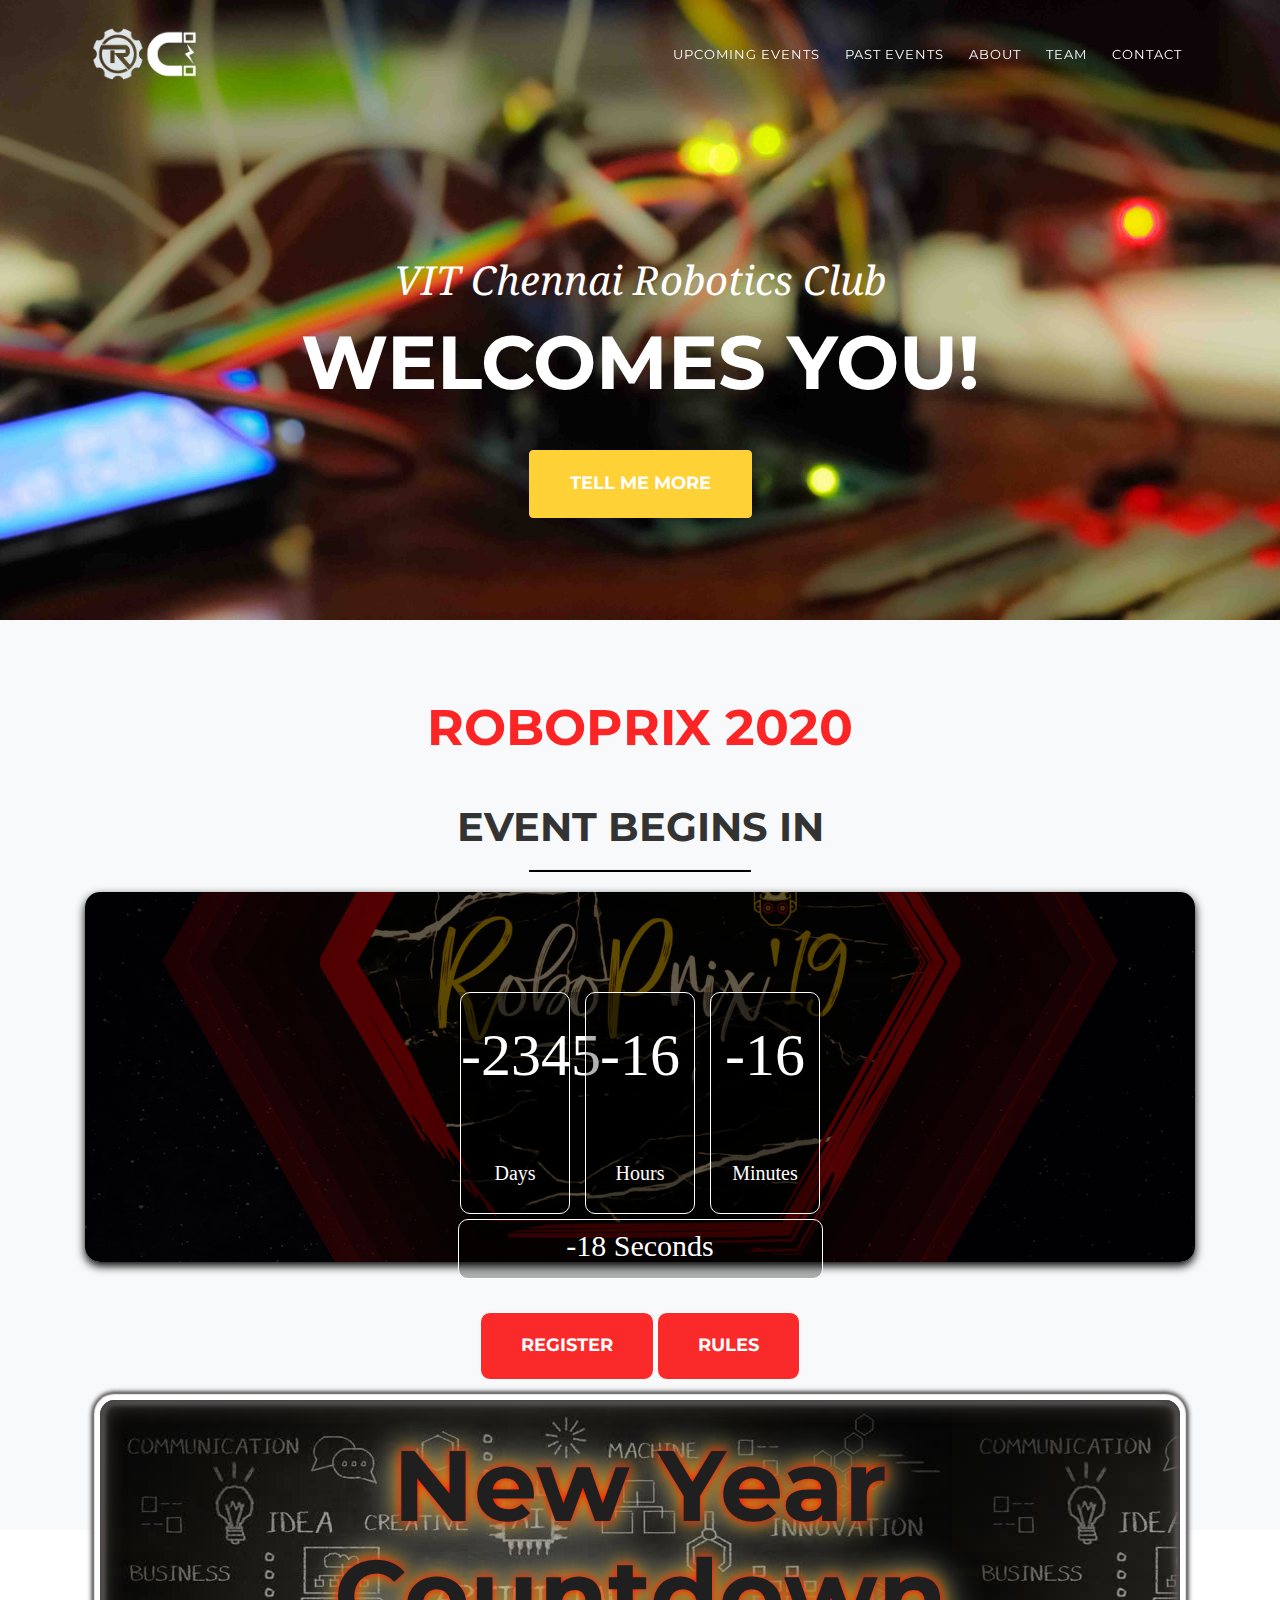
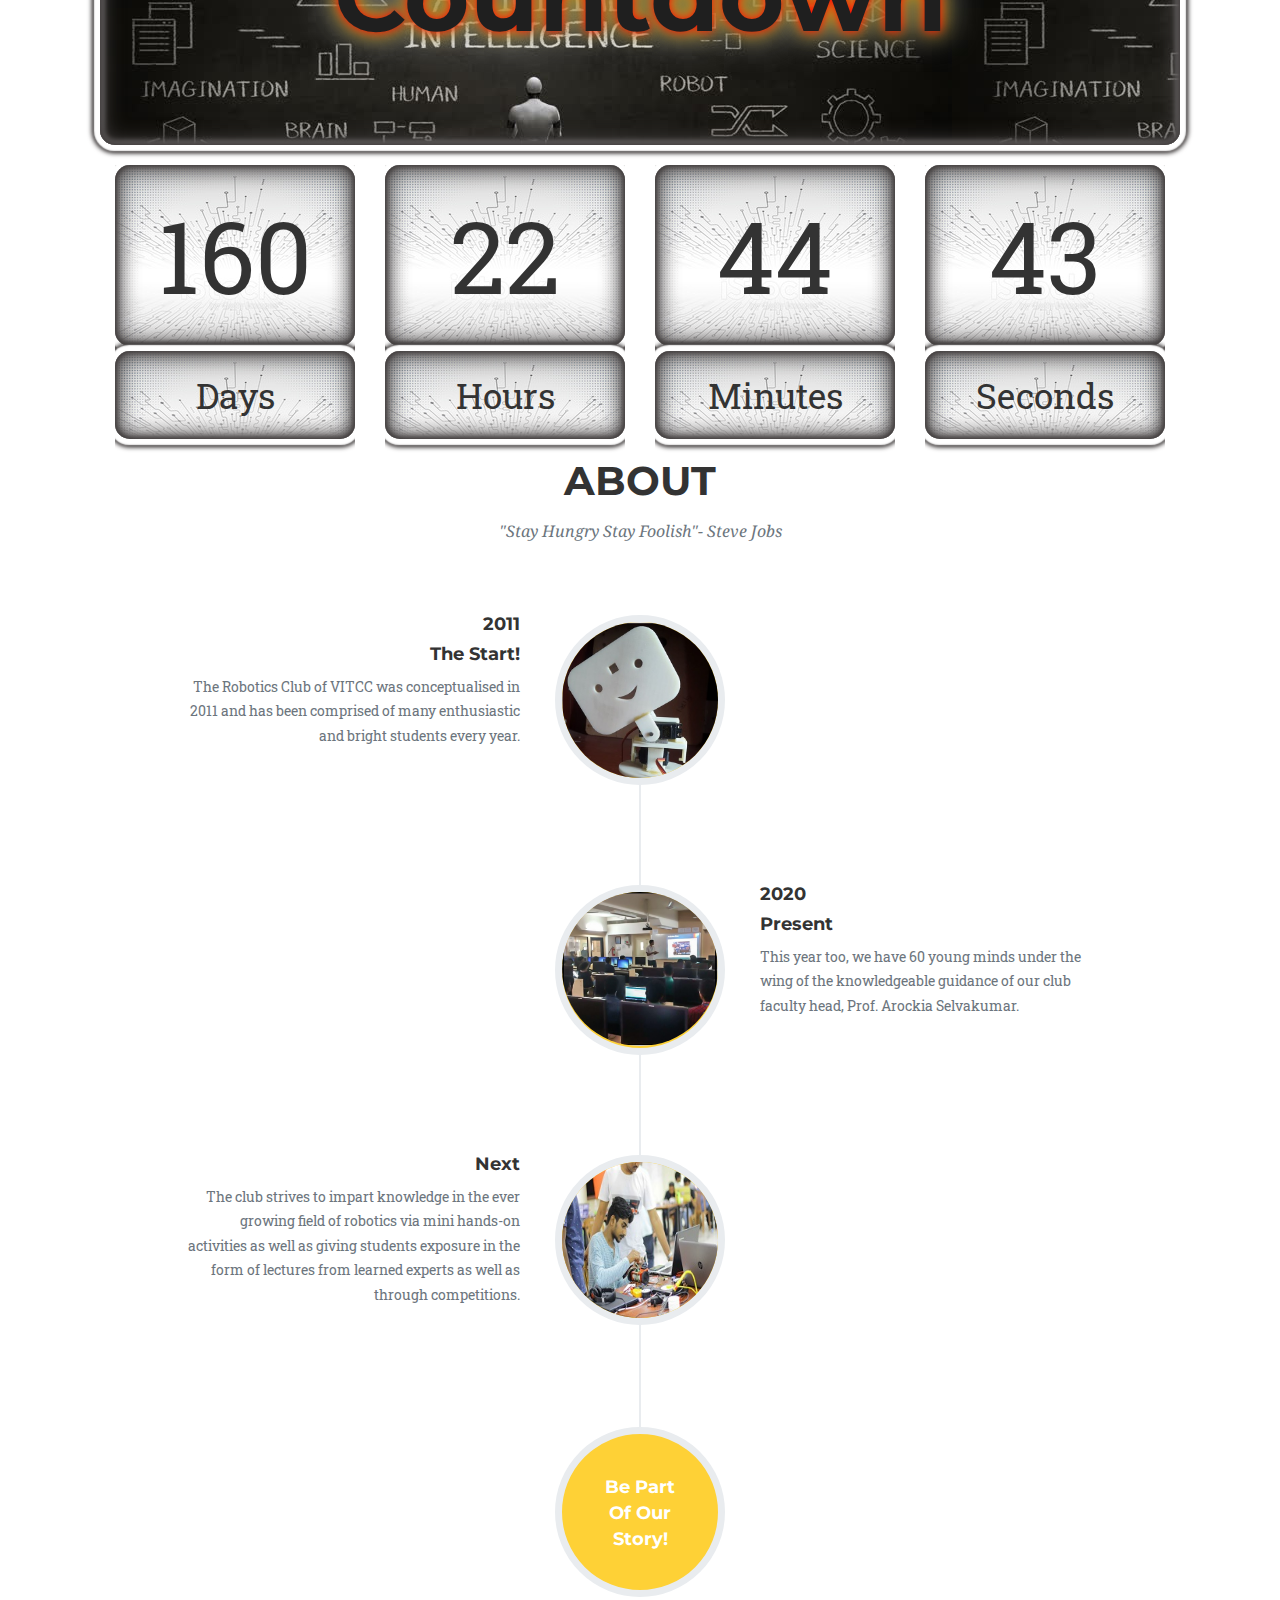
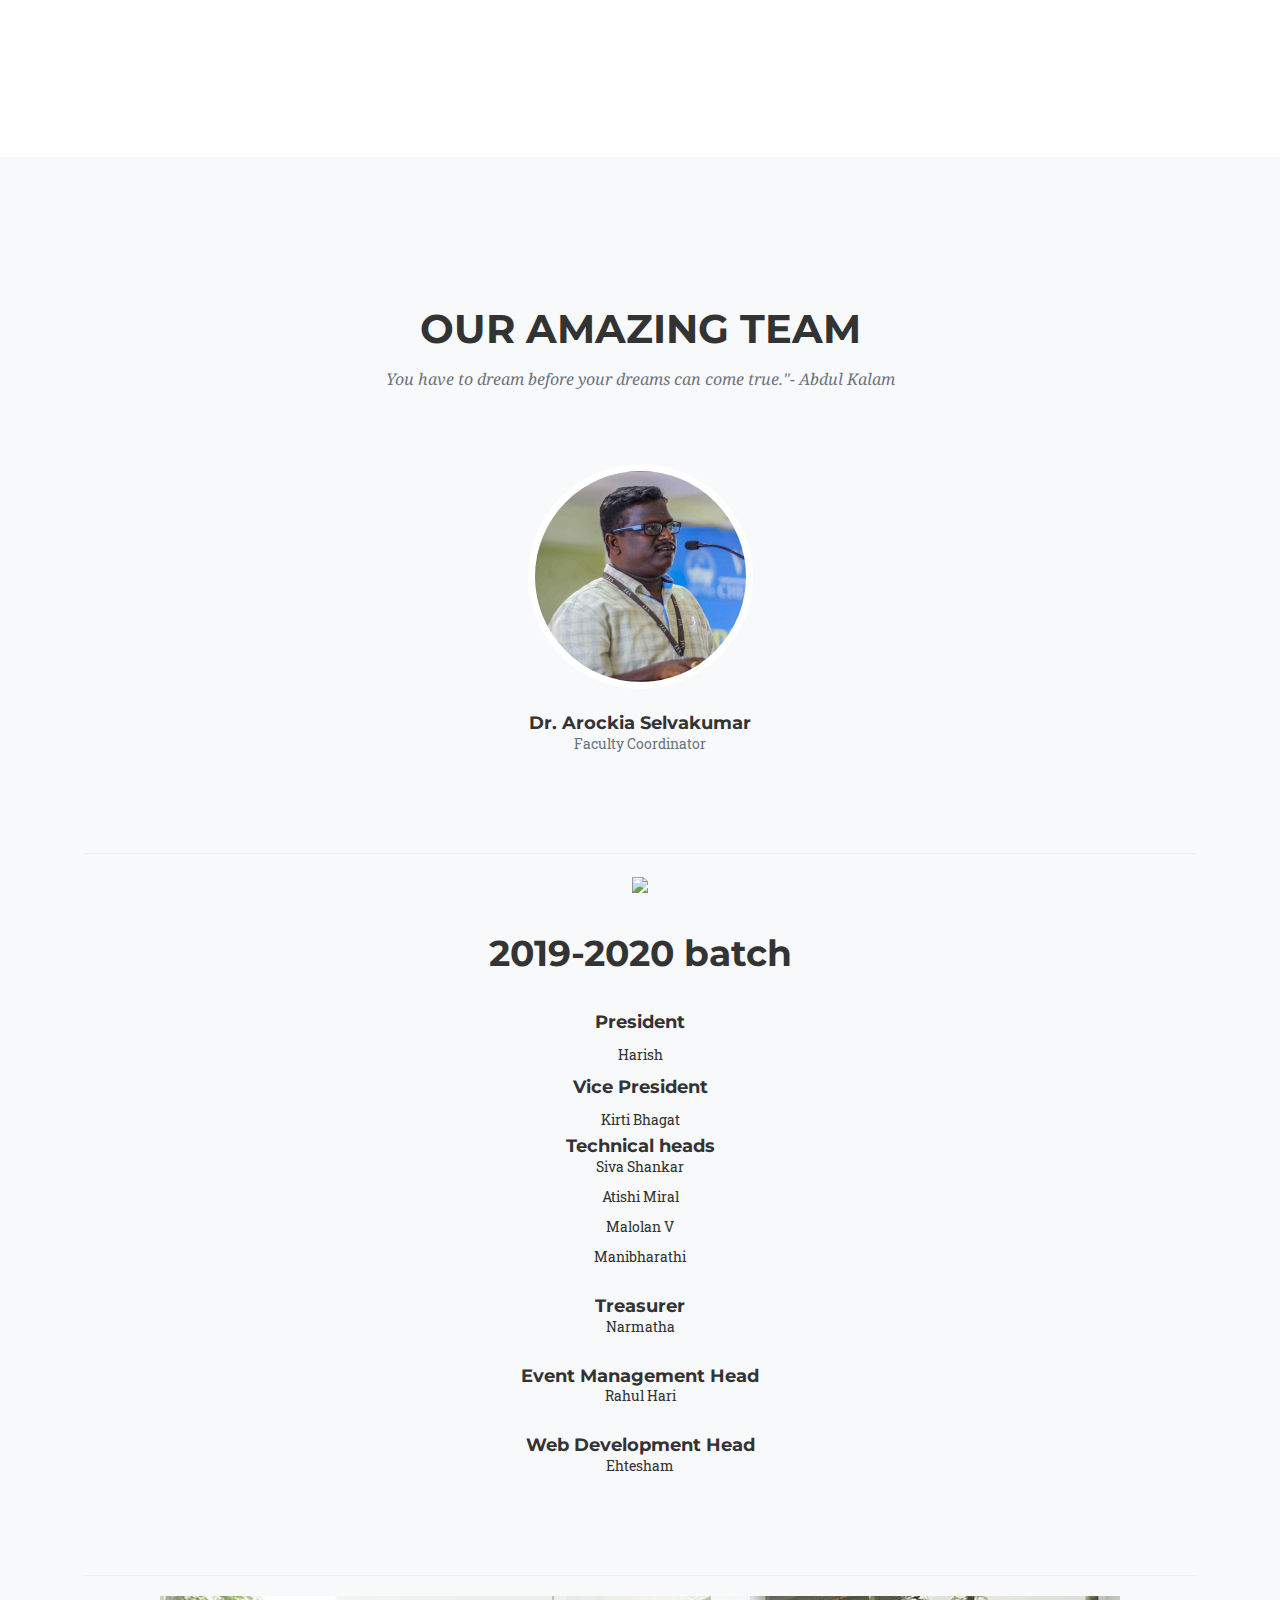
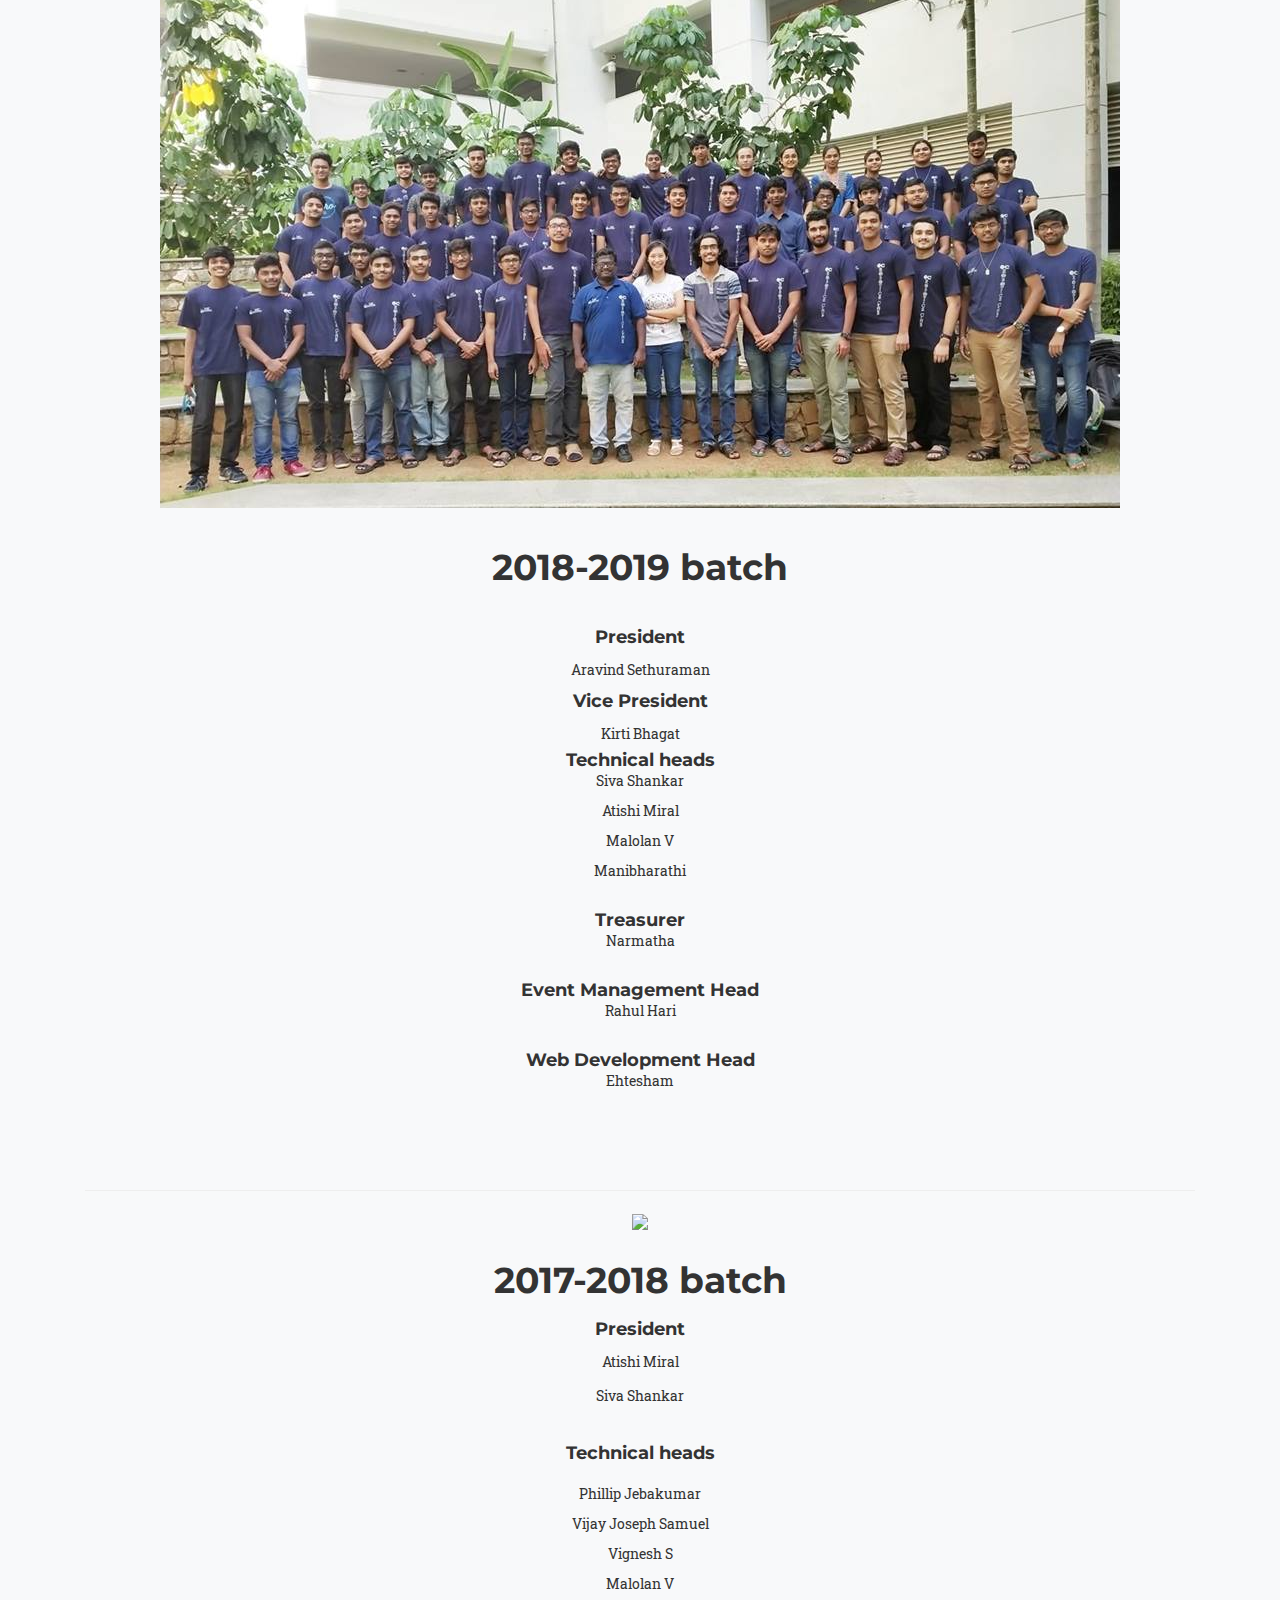
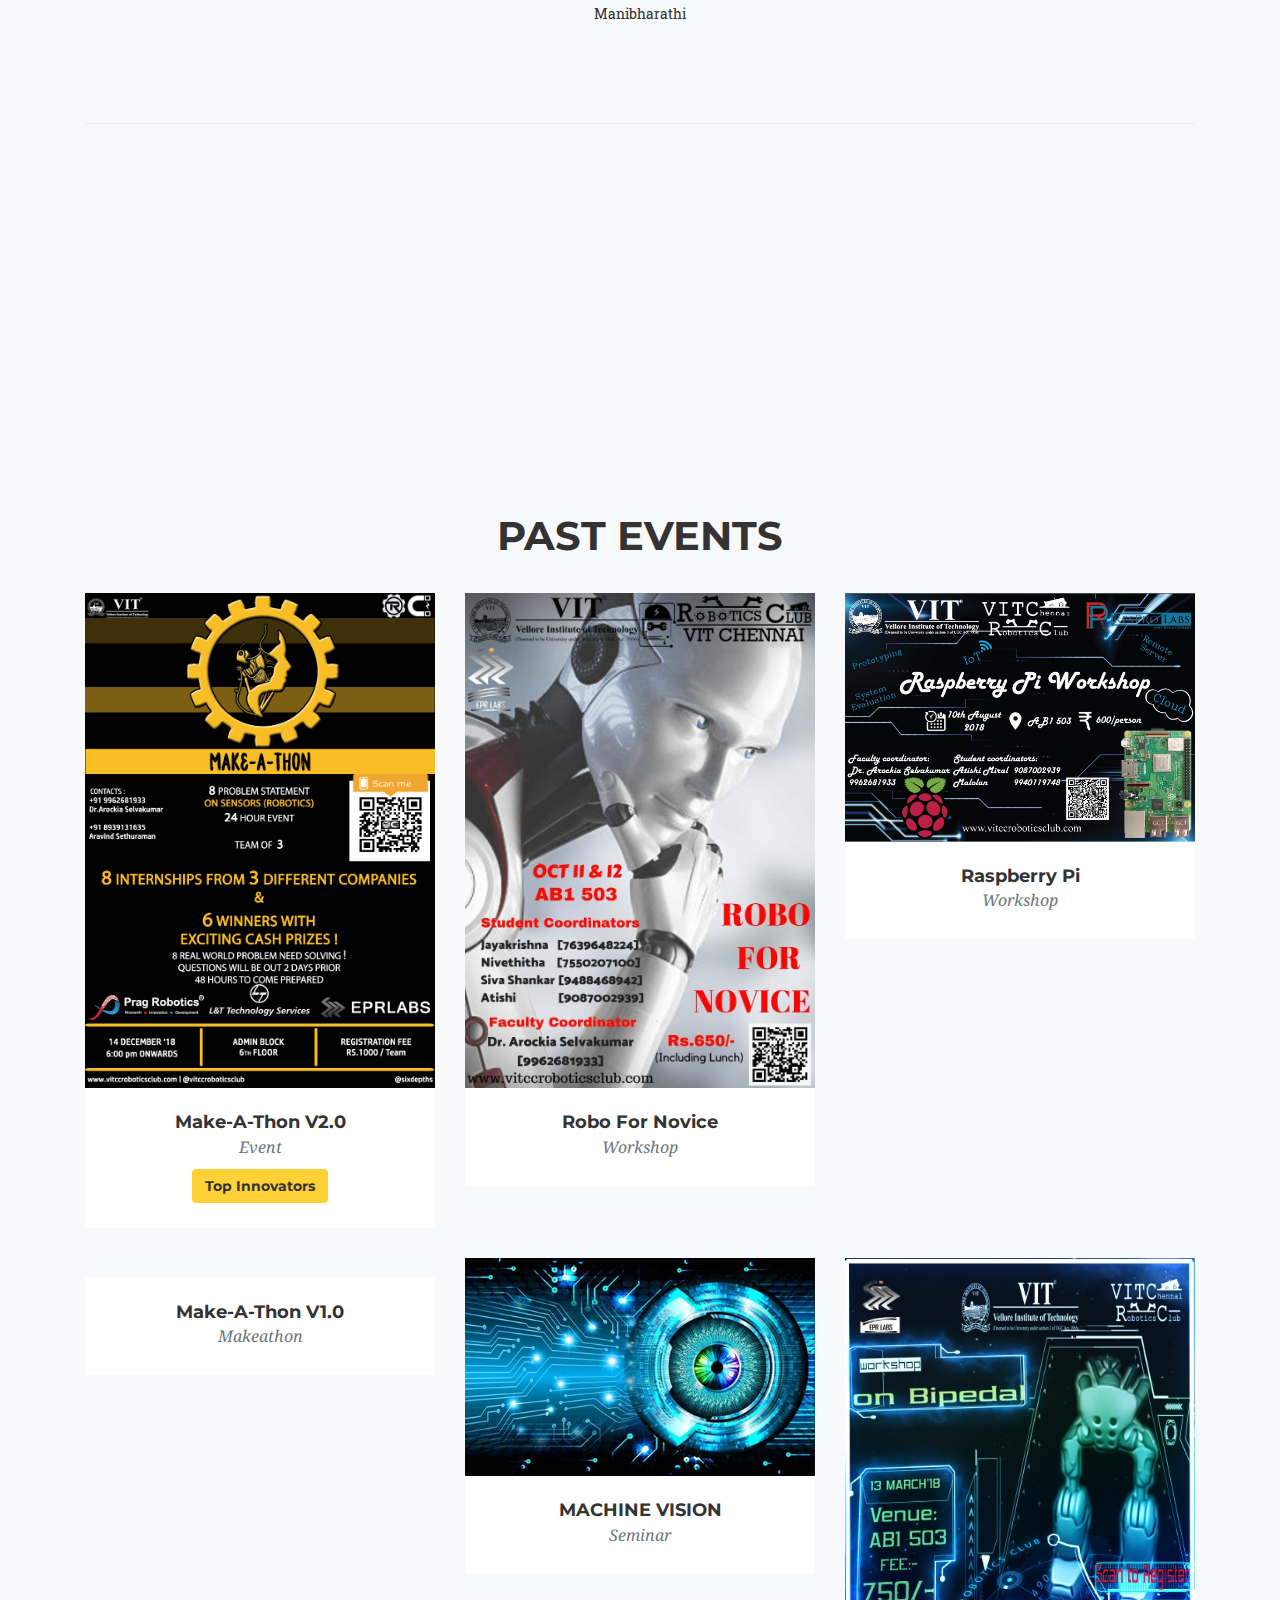
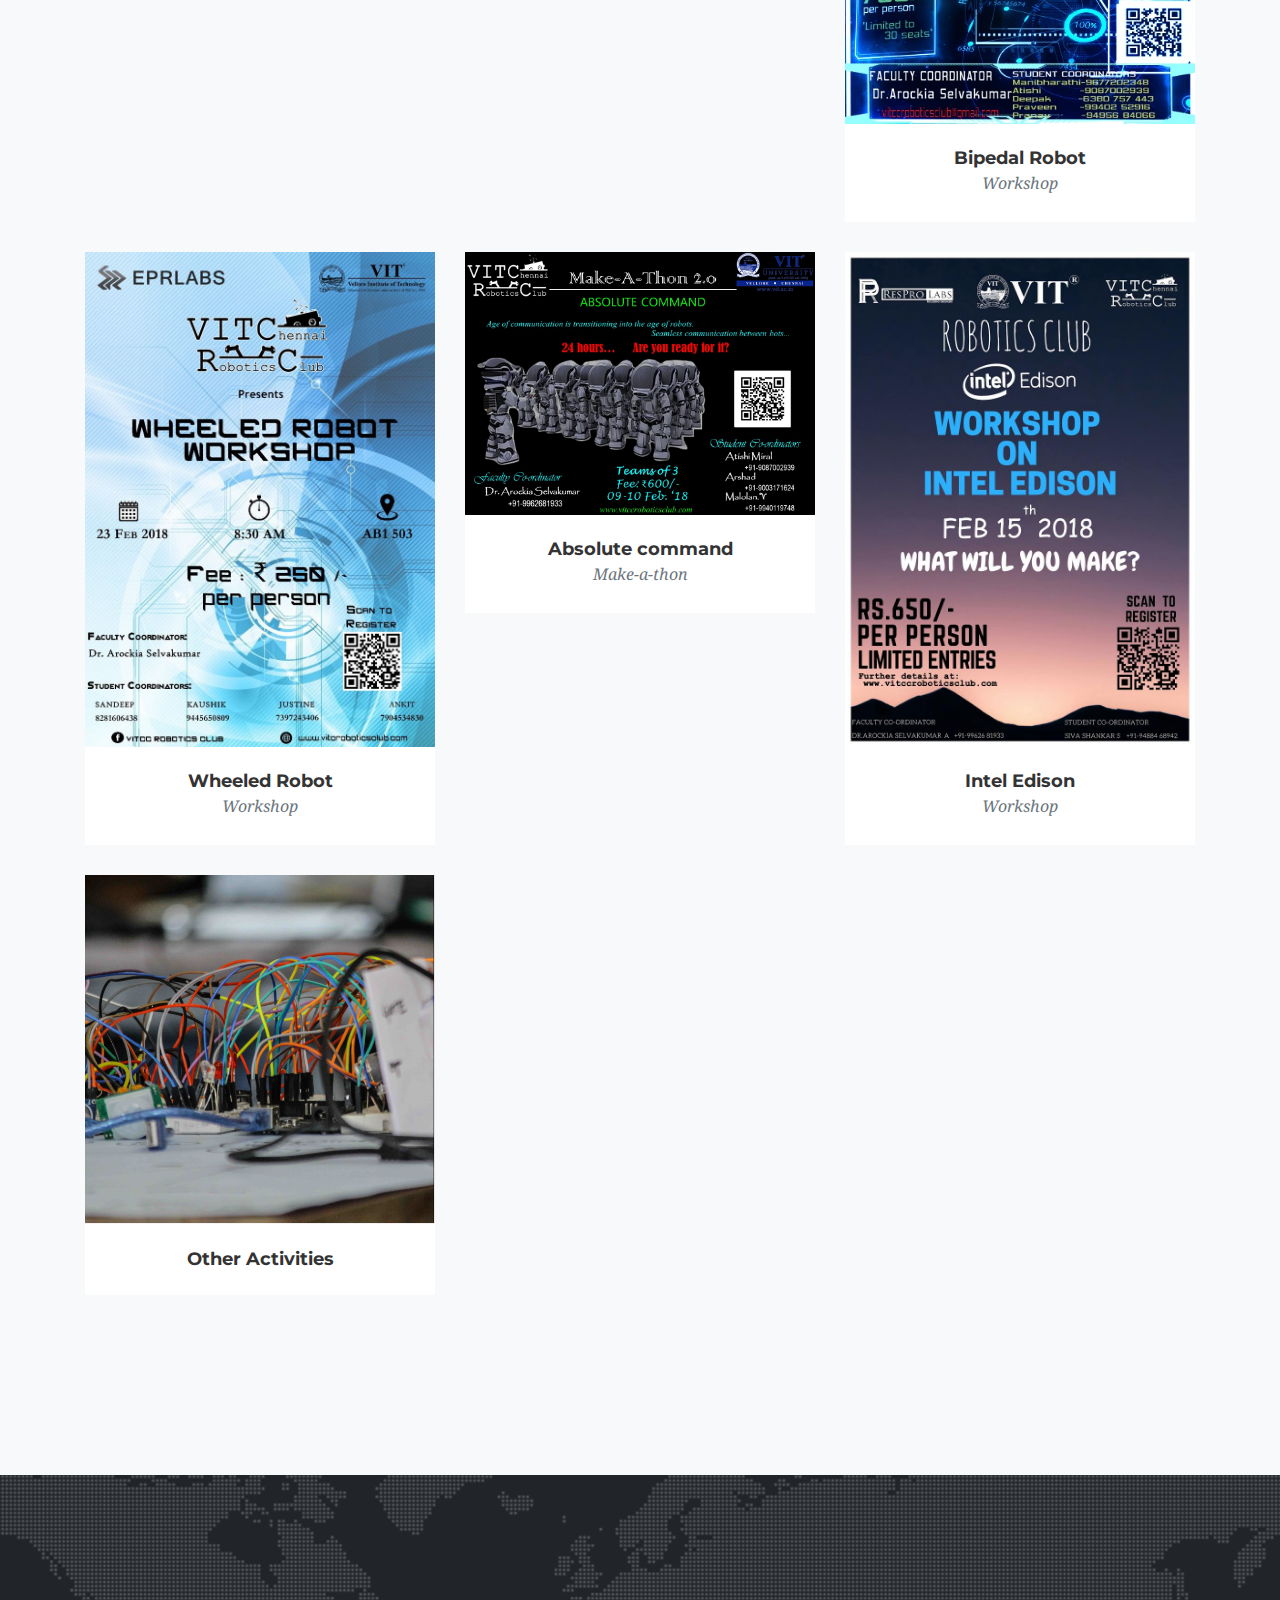
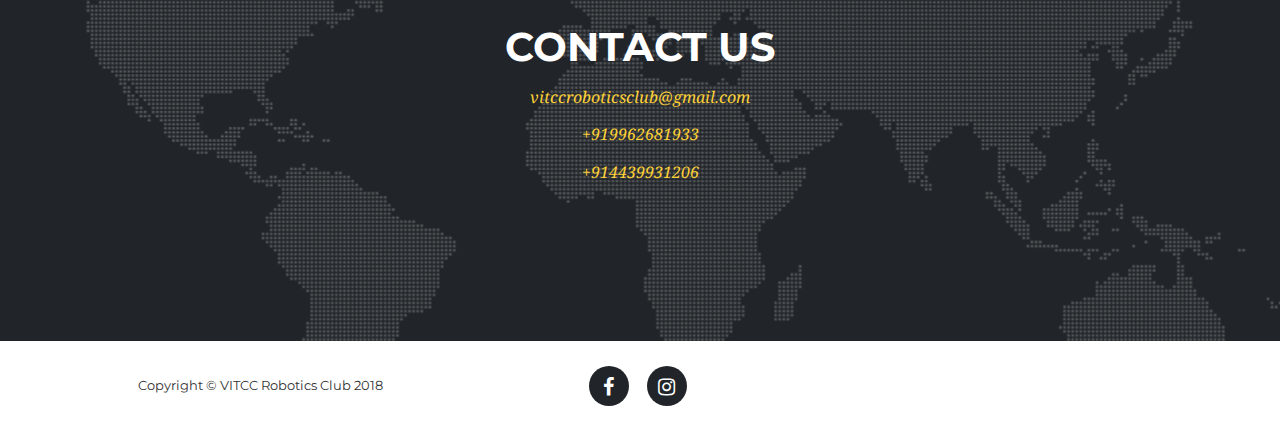
==== commit 01c9cd3e: "rules_update" ====
--- a/index.html
+++ b/index.html
@@ -1,4 +1,4 @@
-<!DOCTYPE html>
+﻿<!DOCTYPE html>
 <html lang="en">
 
   <head>
@@ -203,7 +203,7 @@
     
       <div class="wrapper222">
         <a id="access" style="background-color: #fa1212e5; margin-left:auto;margin-right:auto; border:  solid 1px #fff;border-radius:10px;margin-top:50px" class="btn btn-primary btn-xl text-uppercase js-scroll-trigger" href="https://forms.gle/9cVSz9P2XVtnGpVk6">Register</a>
-        
+        <a id="access" style="background-color: #fa1212e5; margin-left:auto;margin-right:auto; border:  solid 1px #fff;border-radius:10px;margin-top:50px" class="btn btn-primary btn-xl text-uppercase js-scroll-trigger" href="/Rules.html">Rules</a>
     </div>
      <!--
       <a id="access" style="background-color: rgba(0,0,0,0.5); margin-left:auto;margin-right:auto; border:  solid 1px #fff;border-radius:10px;margin-top:50px" class="btn btn-primary btn-xl text-uppercase js-scroll-trigger" href="https://forms.gle/9cVSz9P2XVtnGpVk6">Register</a>
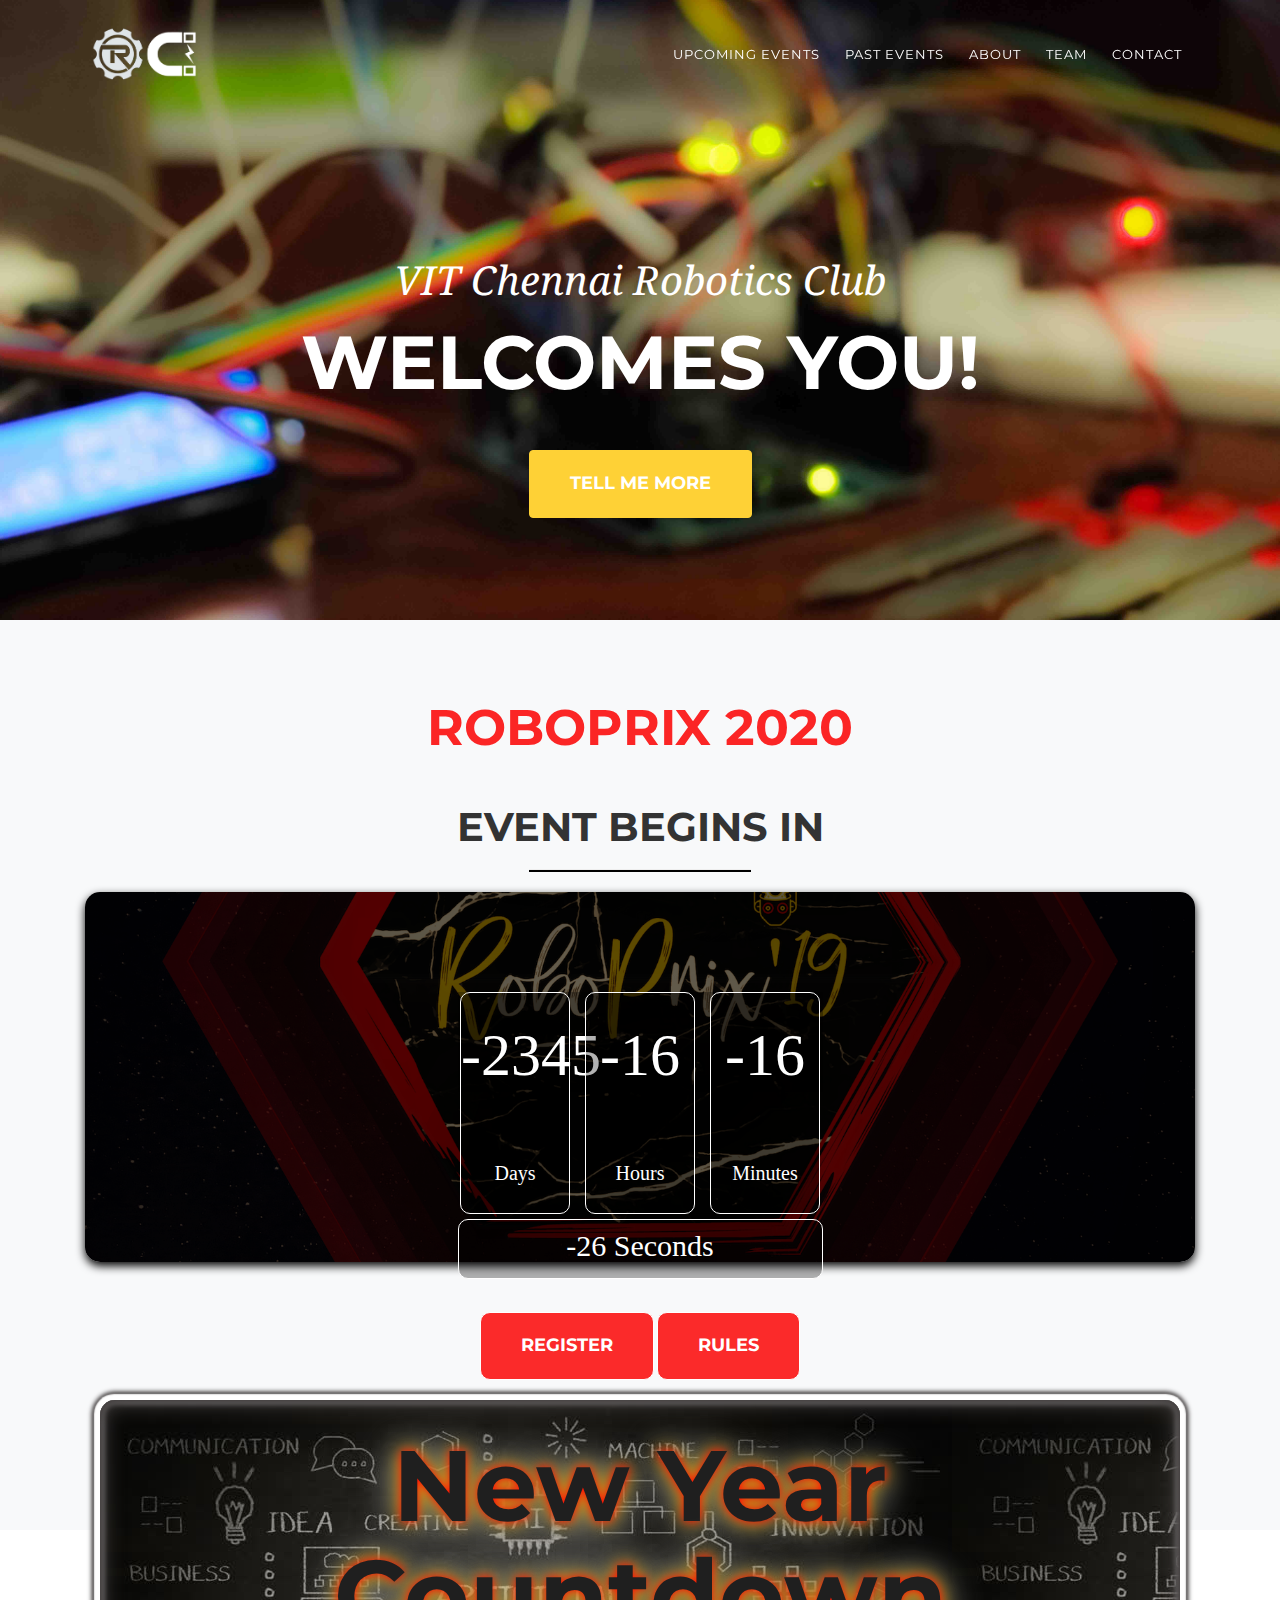
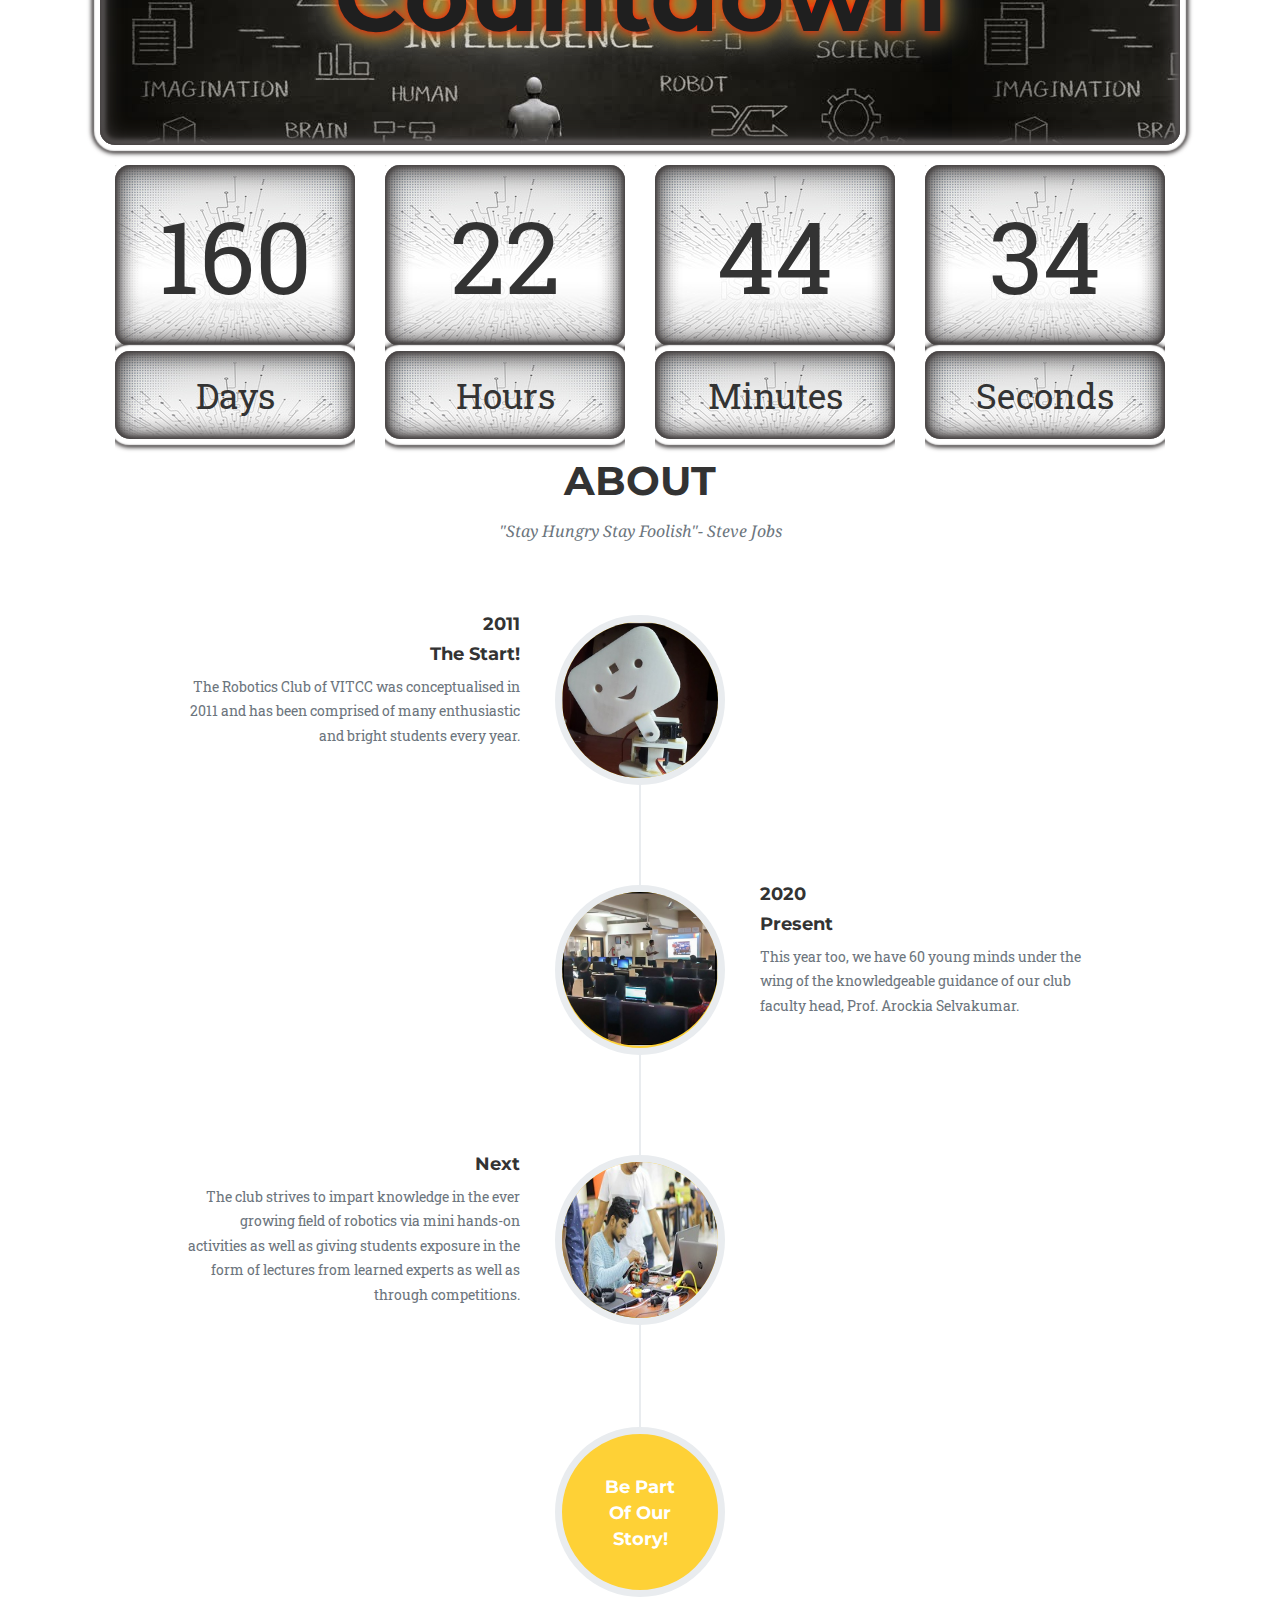
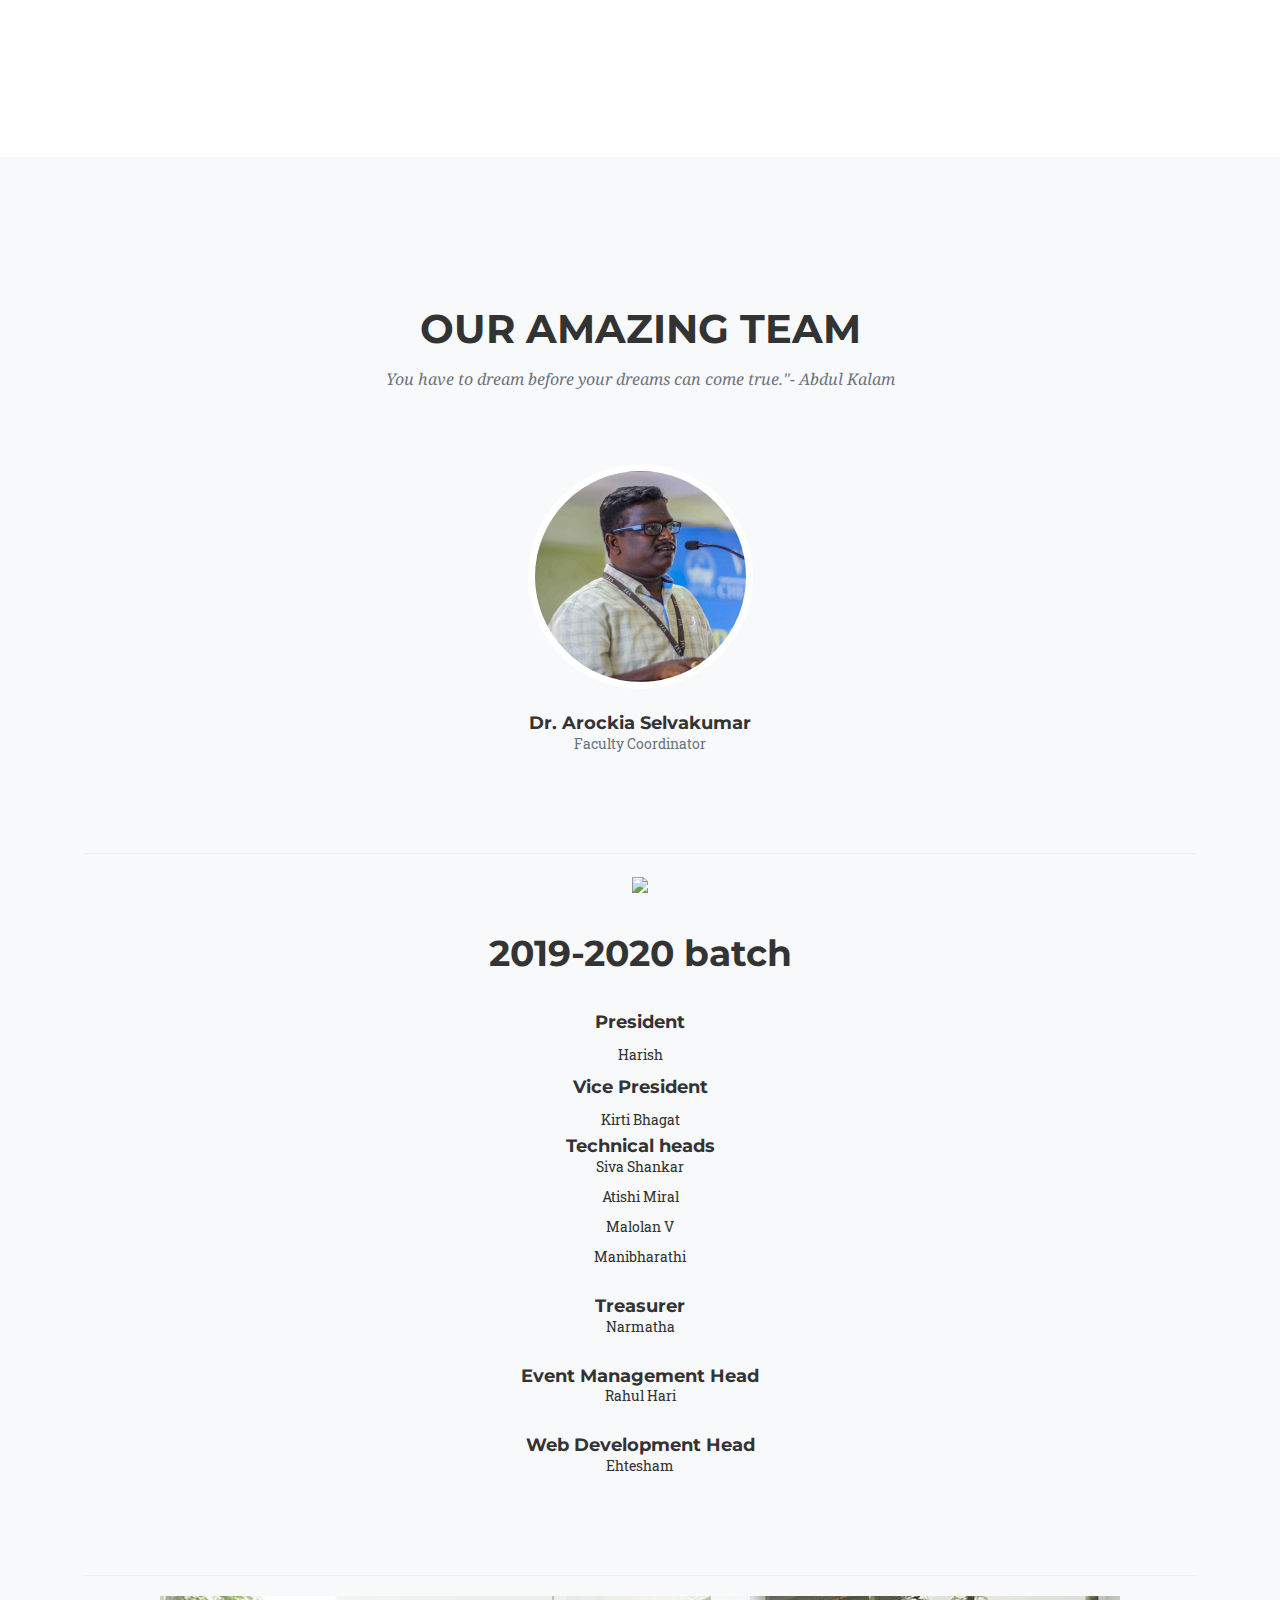
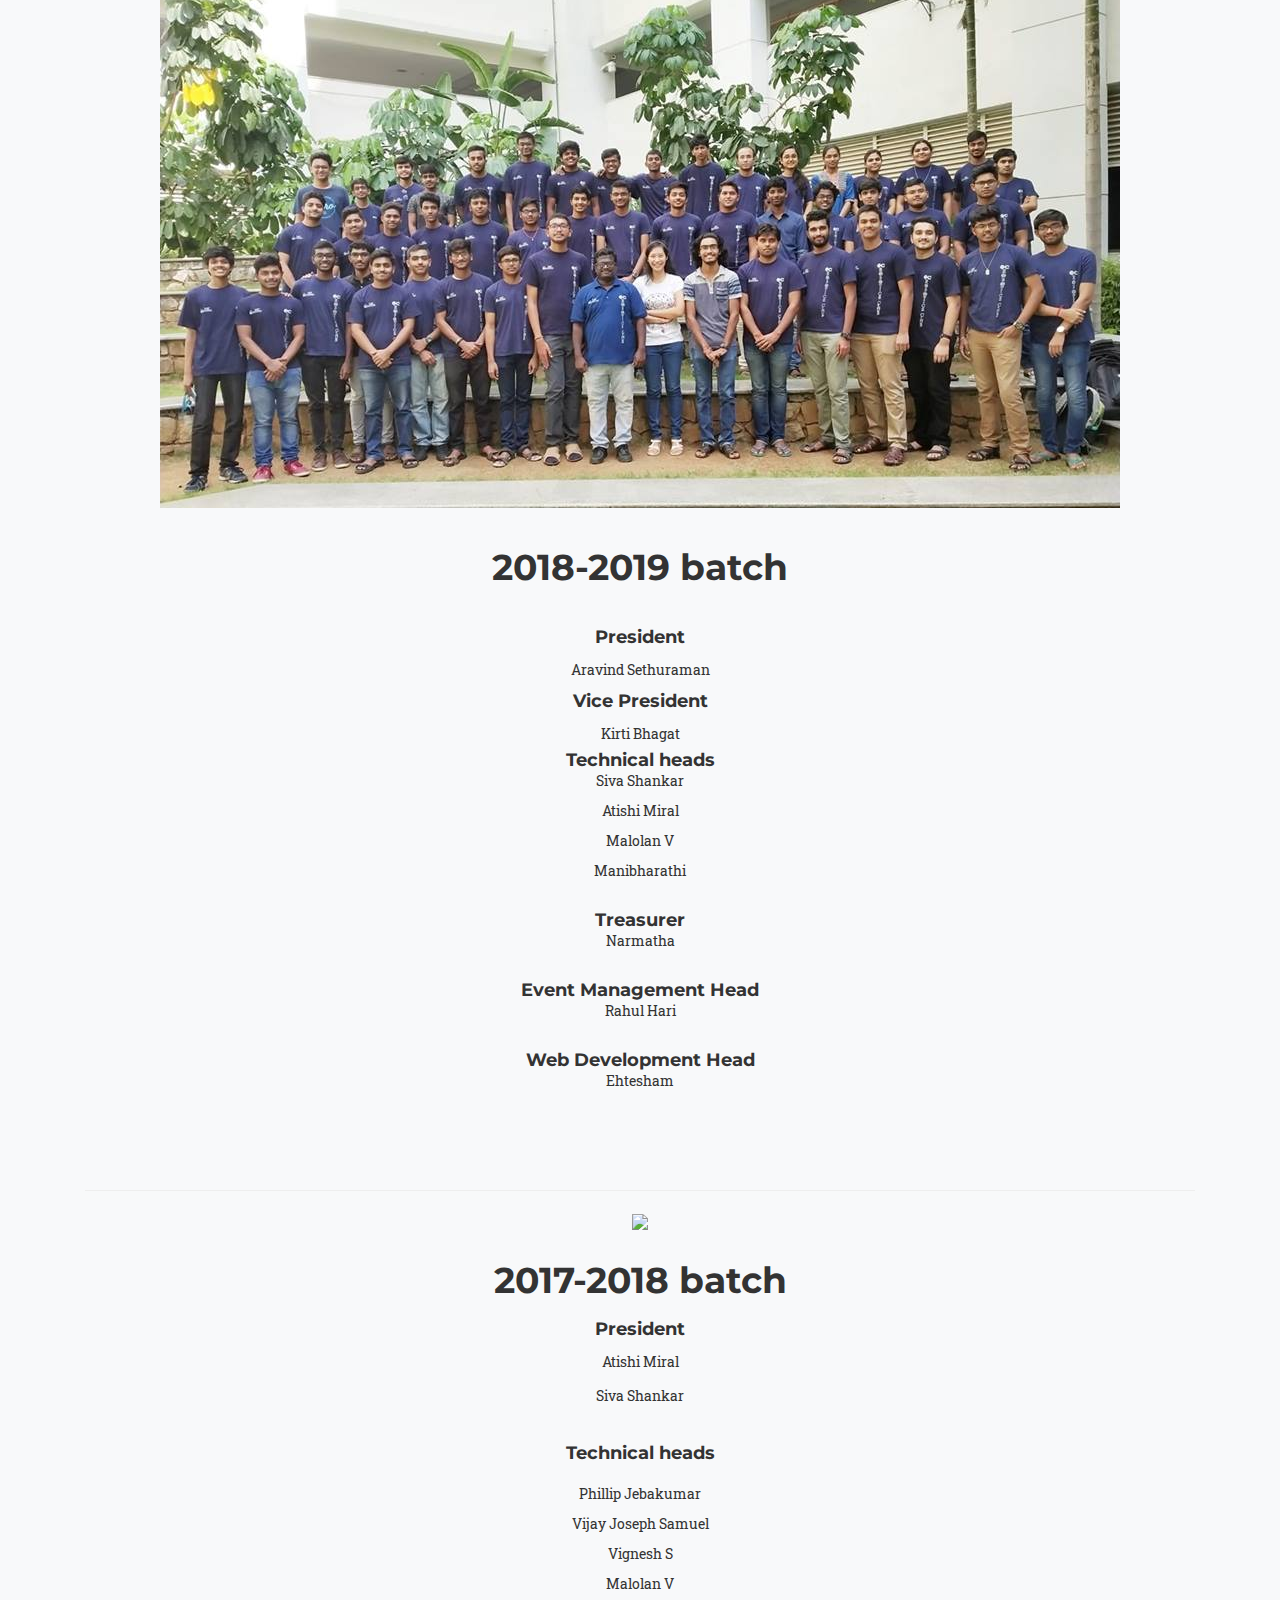
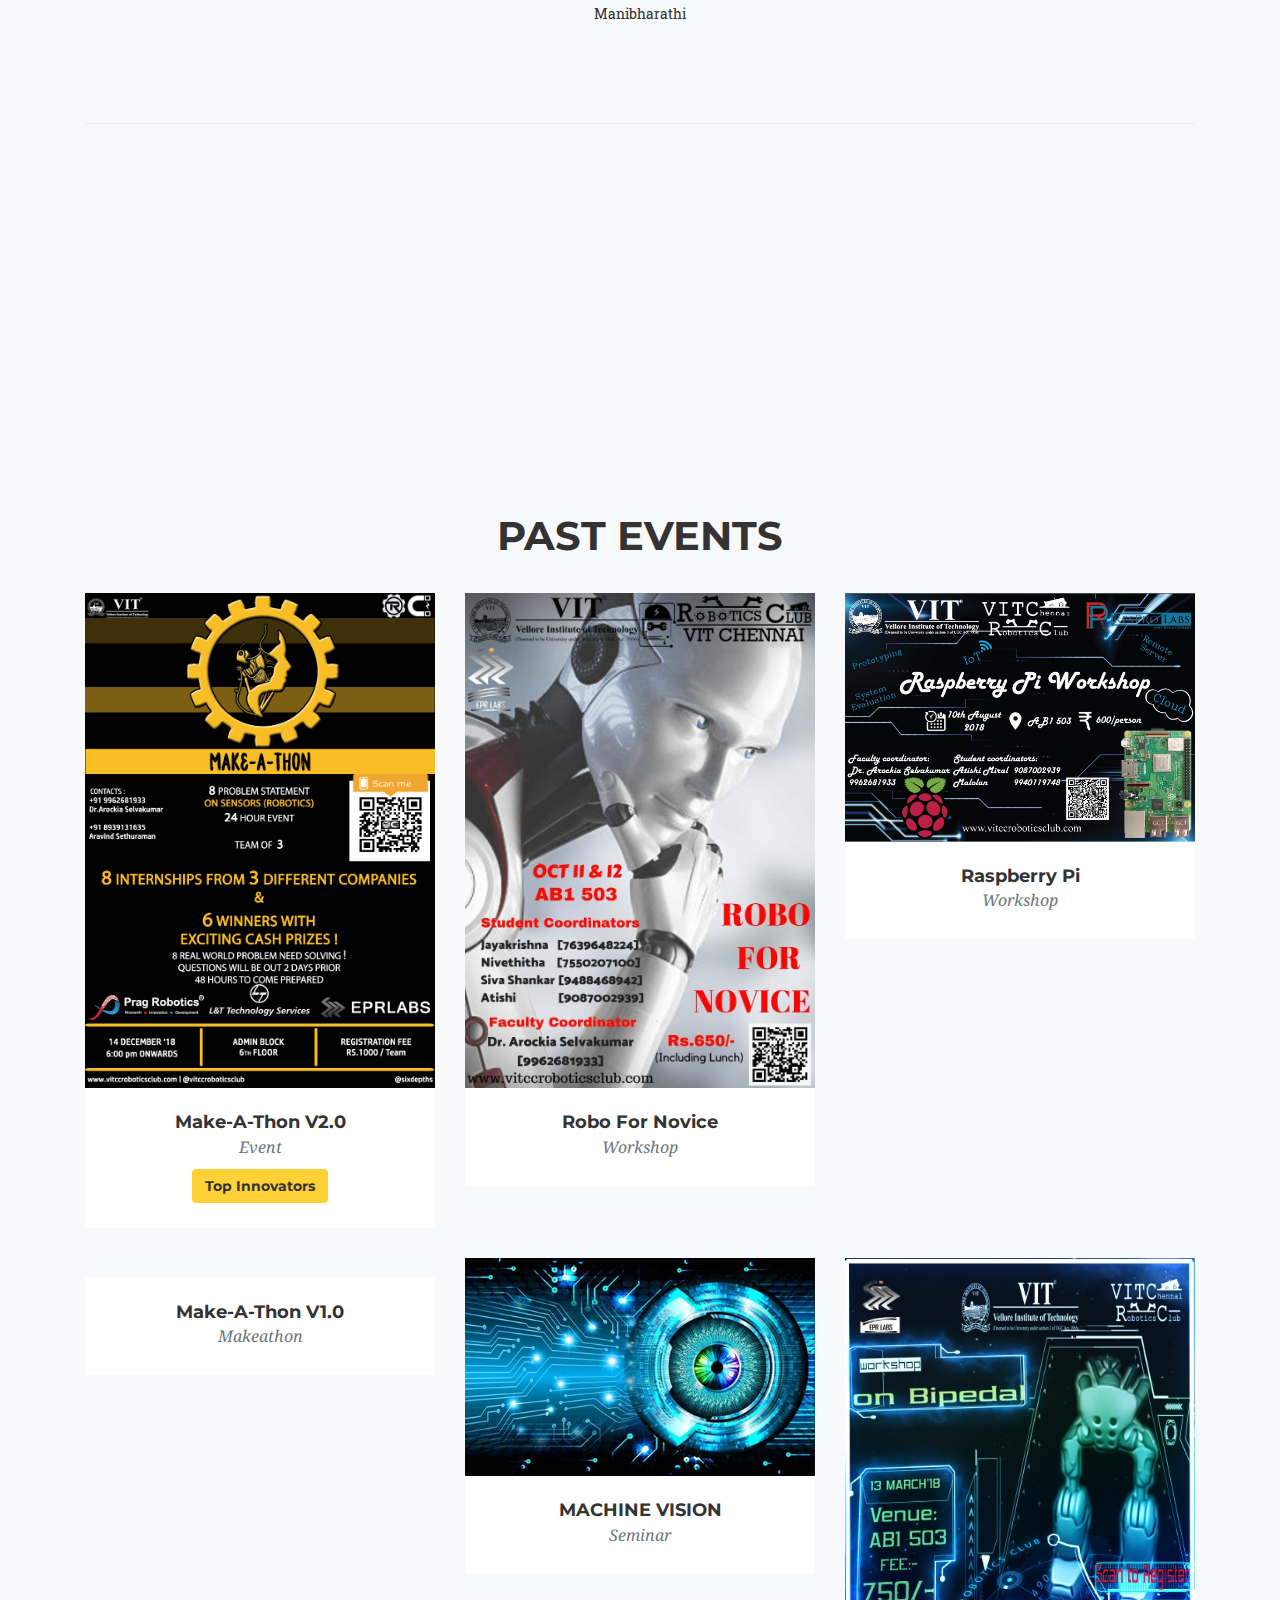
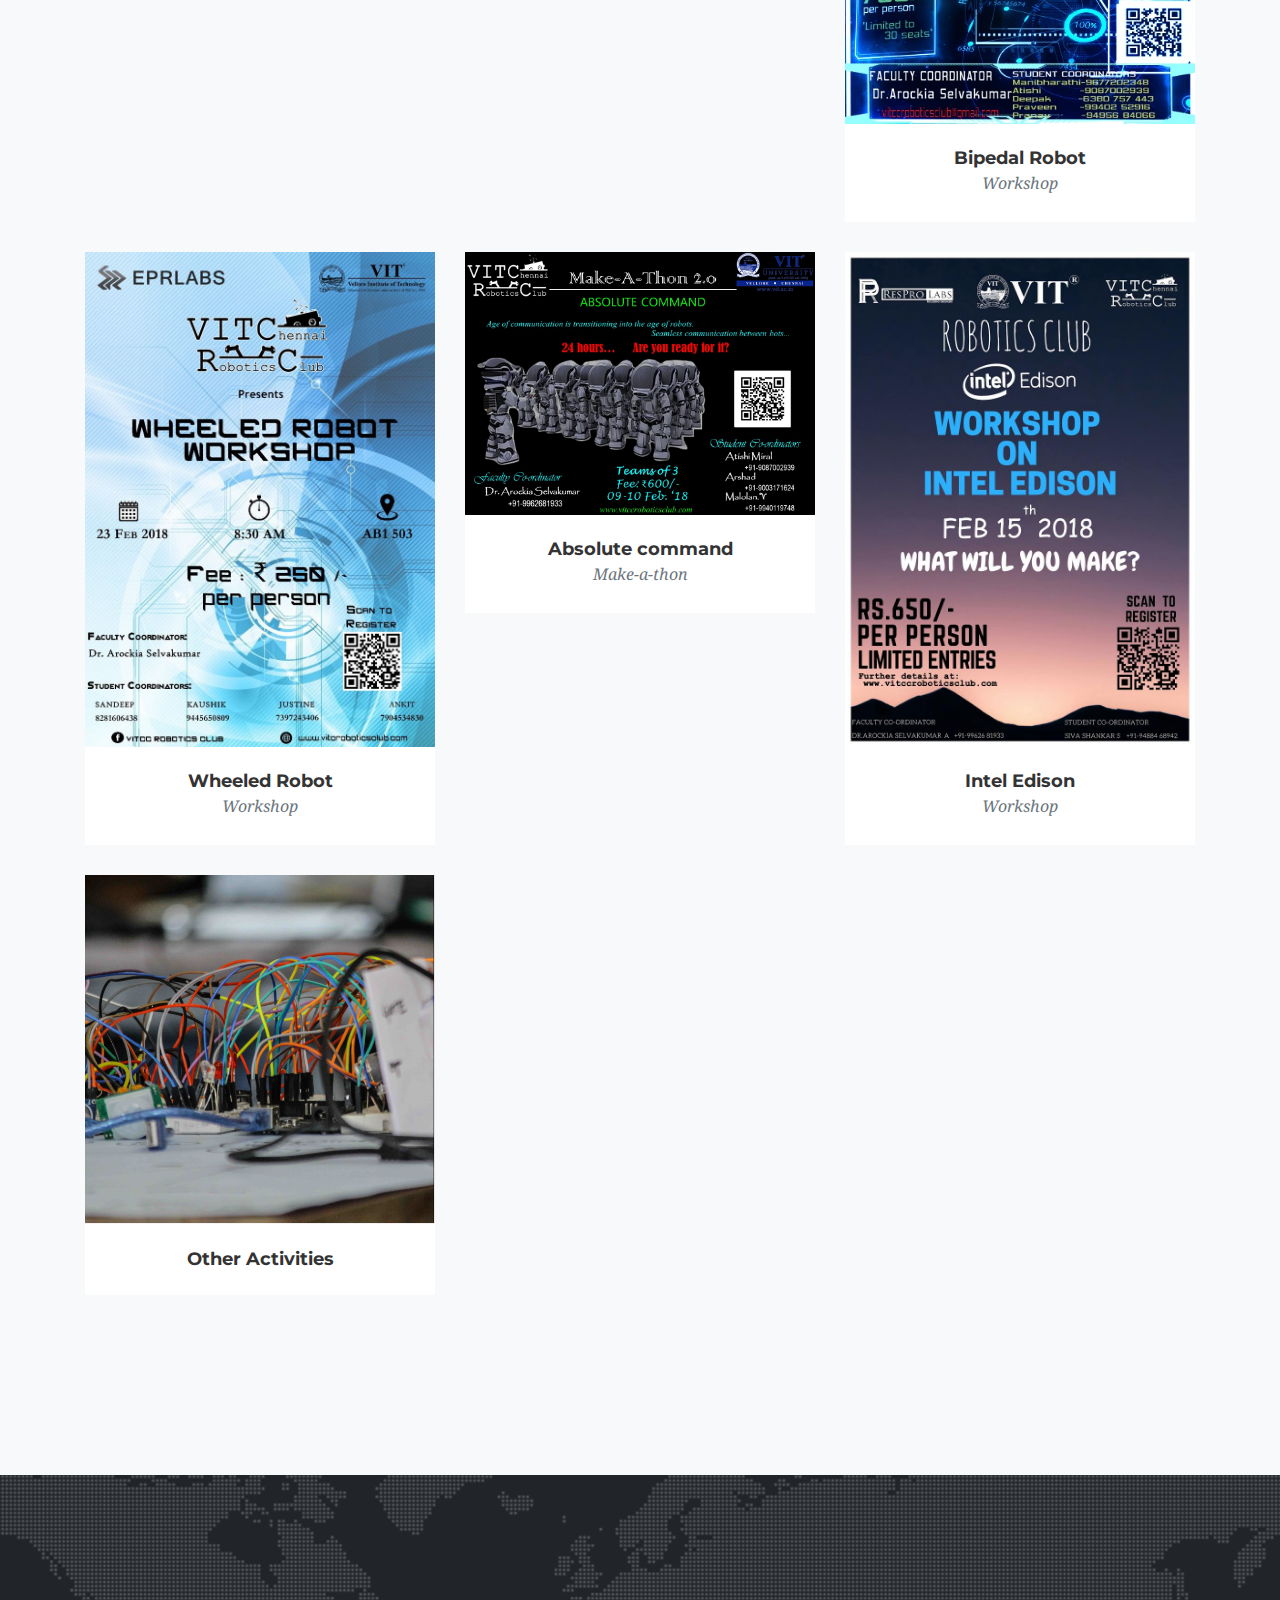
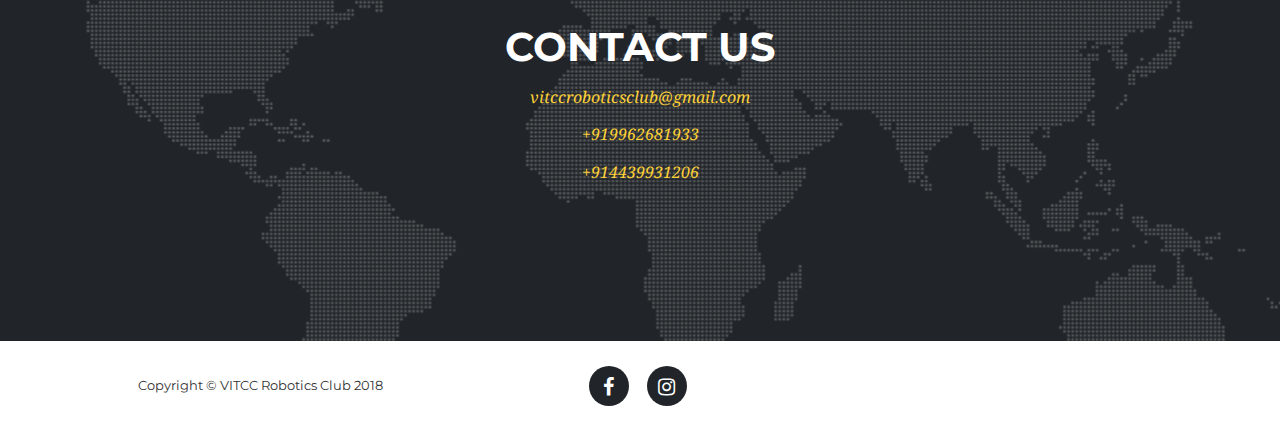
==== commit 170e8160: "rules" ====
--- a/index.html
+++ b/index.html
@@ -203,7 +203,7 @@
     
       <div class="wrapper222">
         <a id="access" style="background-color: #fa1212e5; margin-left:auto;margin-right:auto; border:  solid 1px #fff;border-radius:10px;margin-top:50px" class="btn btn-primary btn-xl text-uppercase js-scroll-trigger" href="https://forms.gle/9cVSz9P2XVtnGpVk6">Register</a>
-        <a id="access" style="background-color: #fa1212e5; margin-left:auto;margin-right:auto; border:  solid 1px #fff;border-radius:10px;margin-top:50px" class="btn btn-primary btn-xl text-uppercase js-scroll-trigger" href="/Rules.html">Rules</a>
+        <a id="access" style="background-color: #fa1212e5; margin-left:auto;margin-right:auto; border:  solid 1px #fff;border-radius:10px;margin-top:50px" class="btn btn-primary btn-xl text-uppercase js-scroll-trigger" href="#Rules.html">Rules</a>
     </div>
      <!--
       <a id="access" style="background-color: rgba(0,0,0,0.5); margin-left:auto;margin-right:auto; border:  solid 1px #fff;border-radius:10px;margin-top:50px" class="btn btn-primary btn-xl text-uppercase js-scroll-trigger" href="https://forms.gle/9cVSz9P2XVtnGpVk6">Register</a>
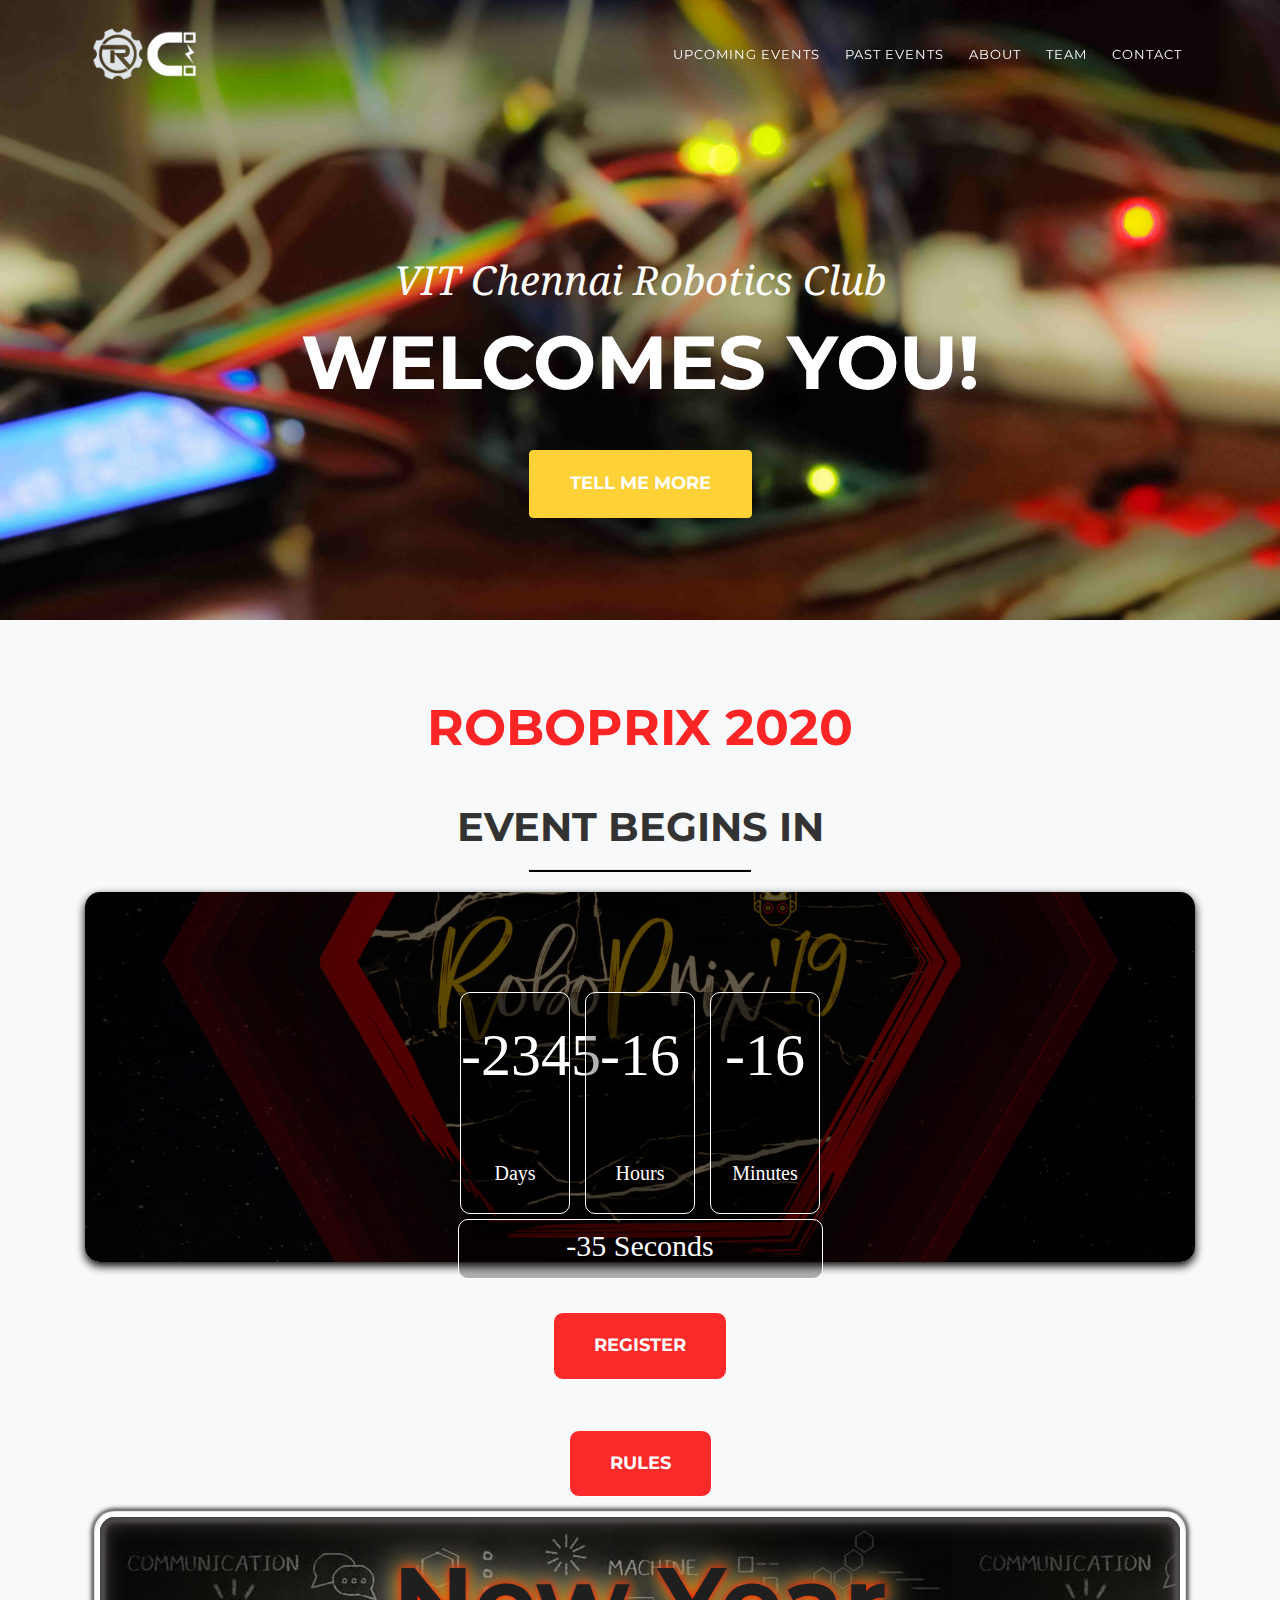
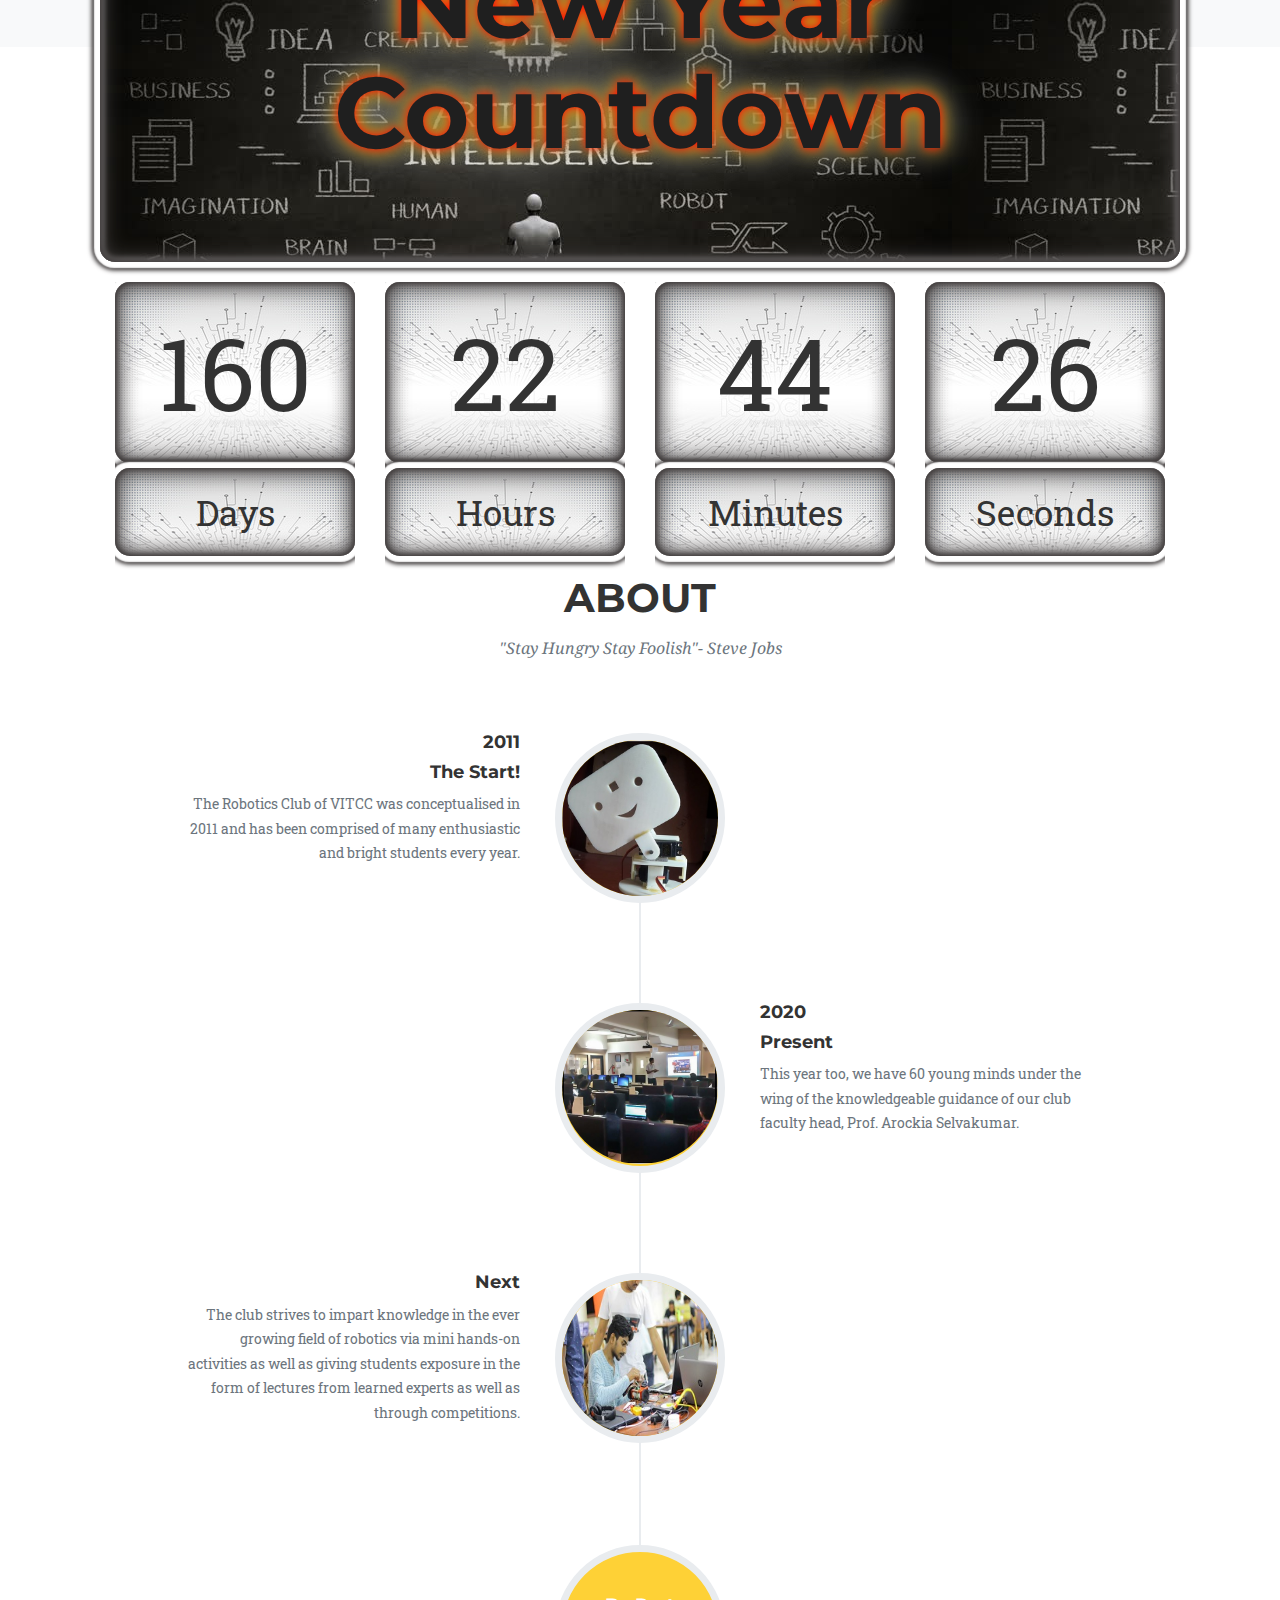
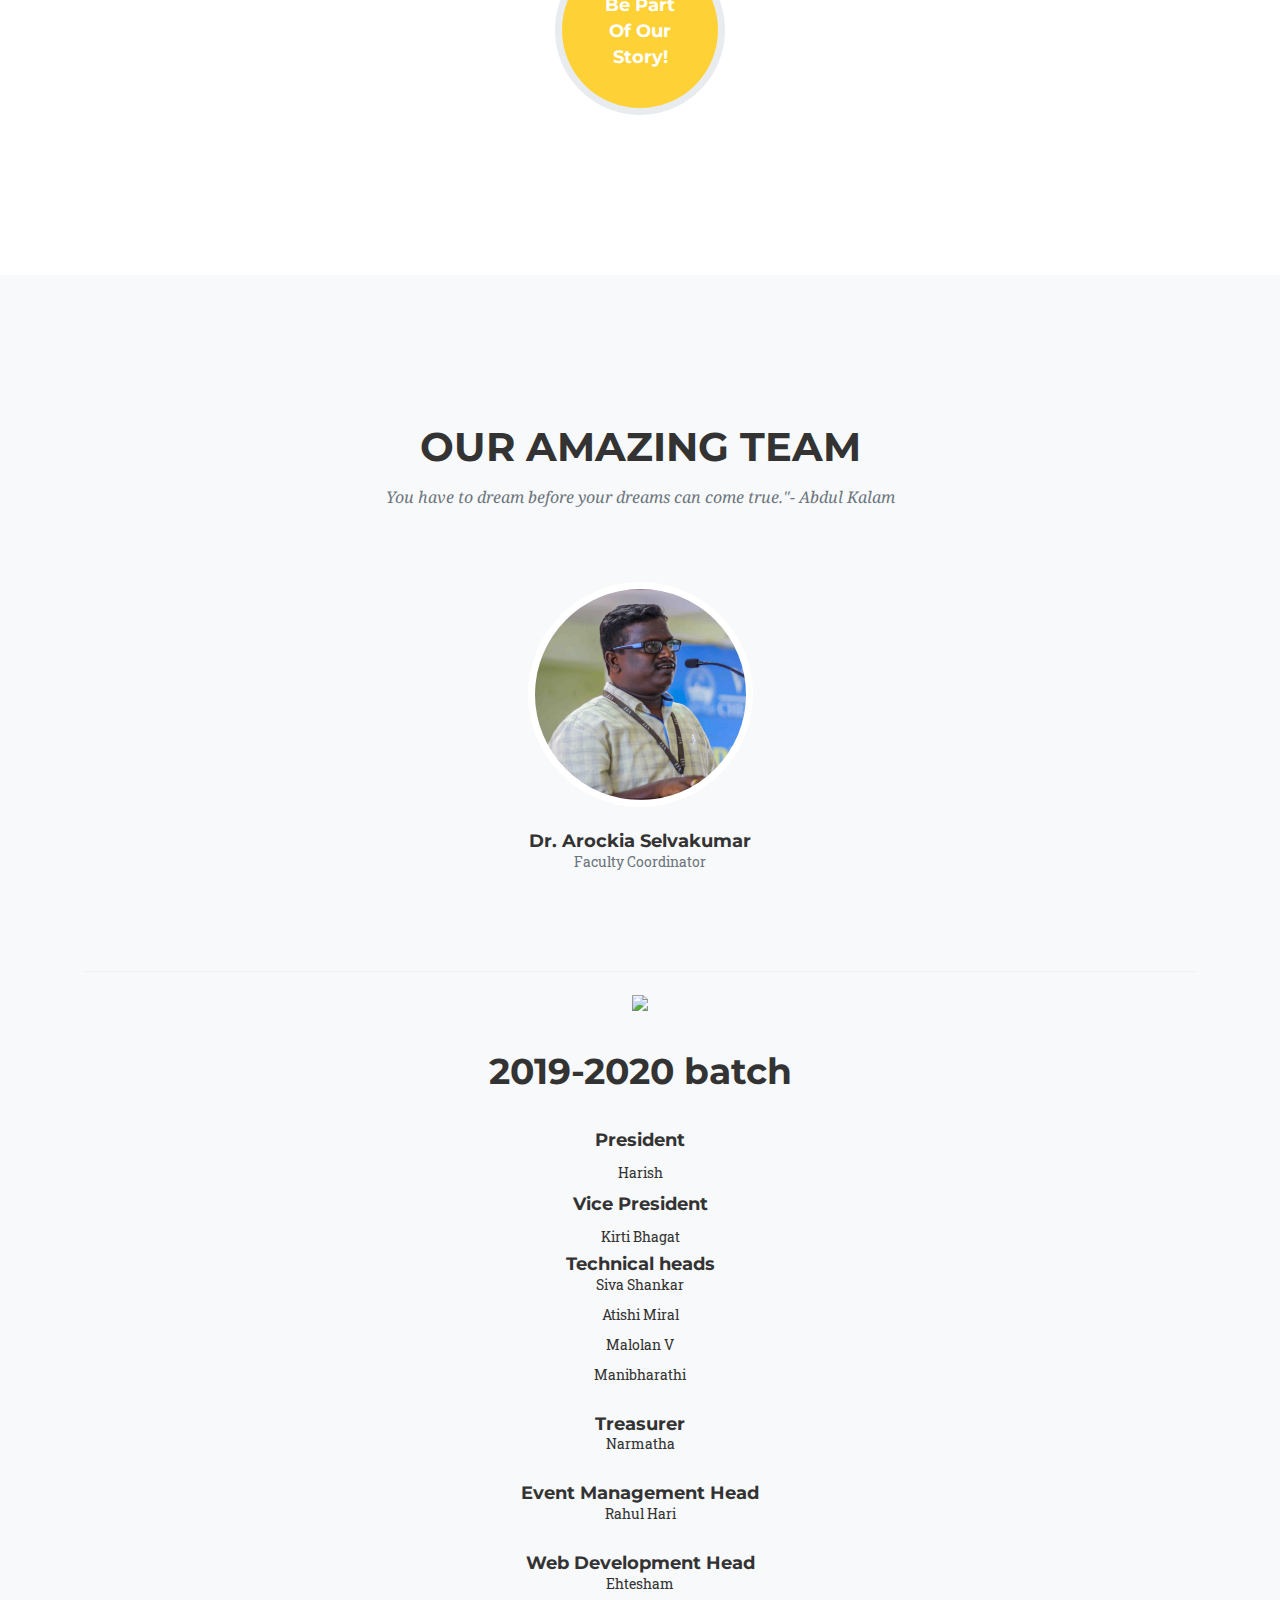
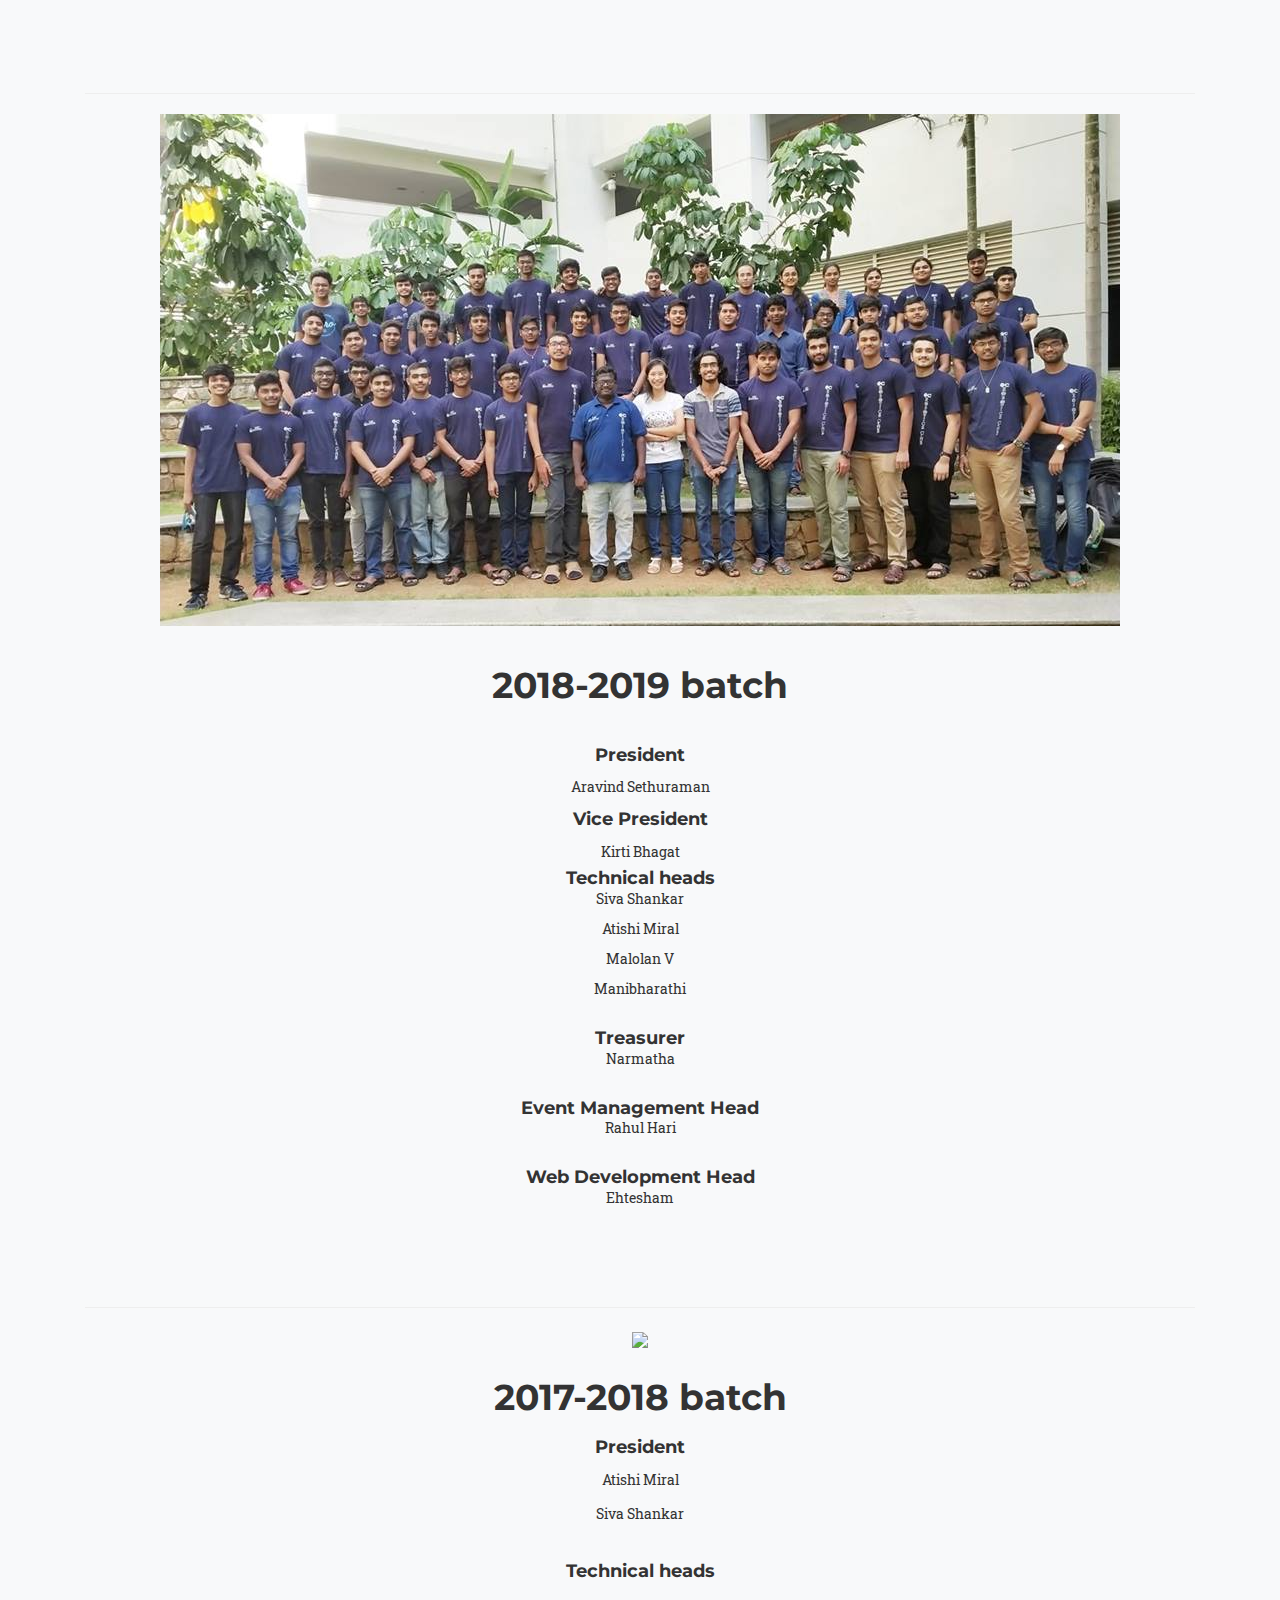
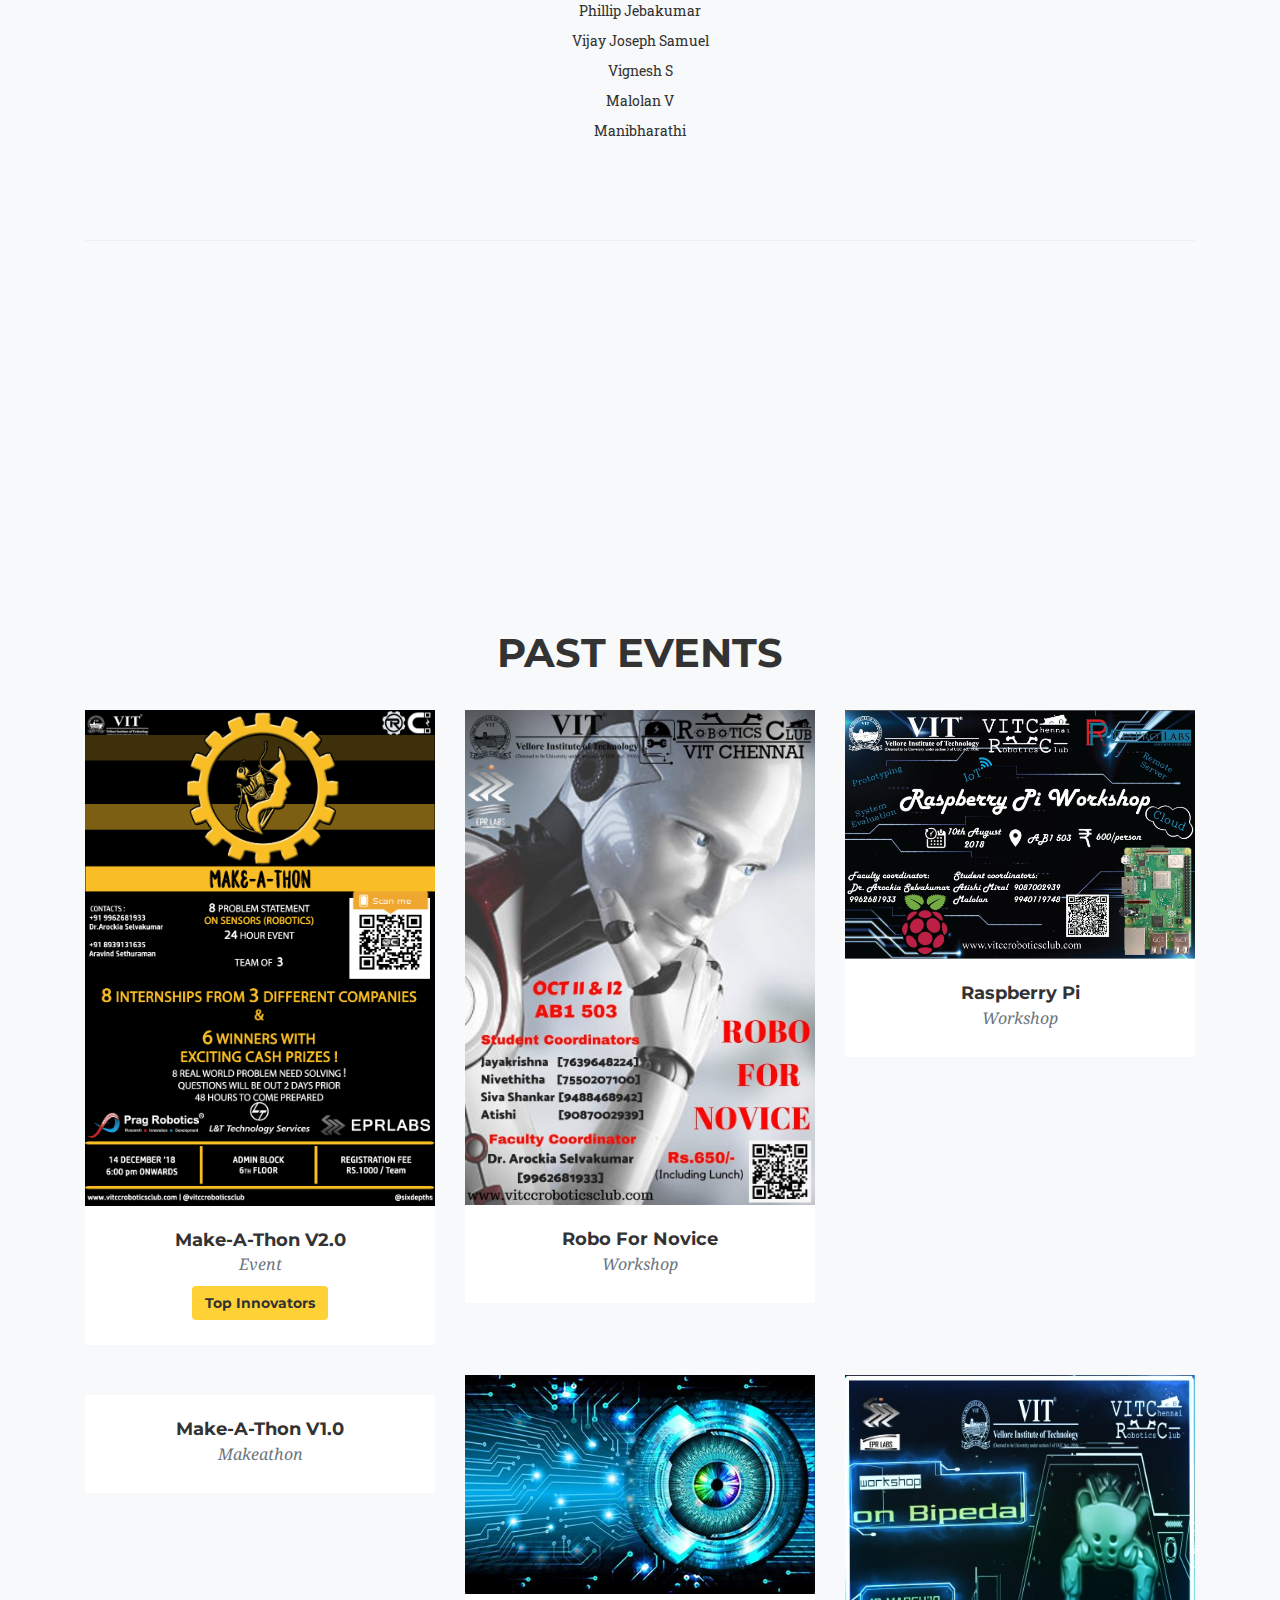
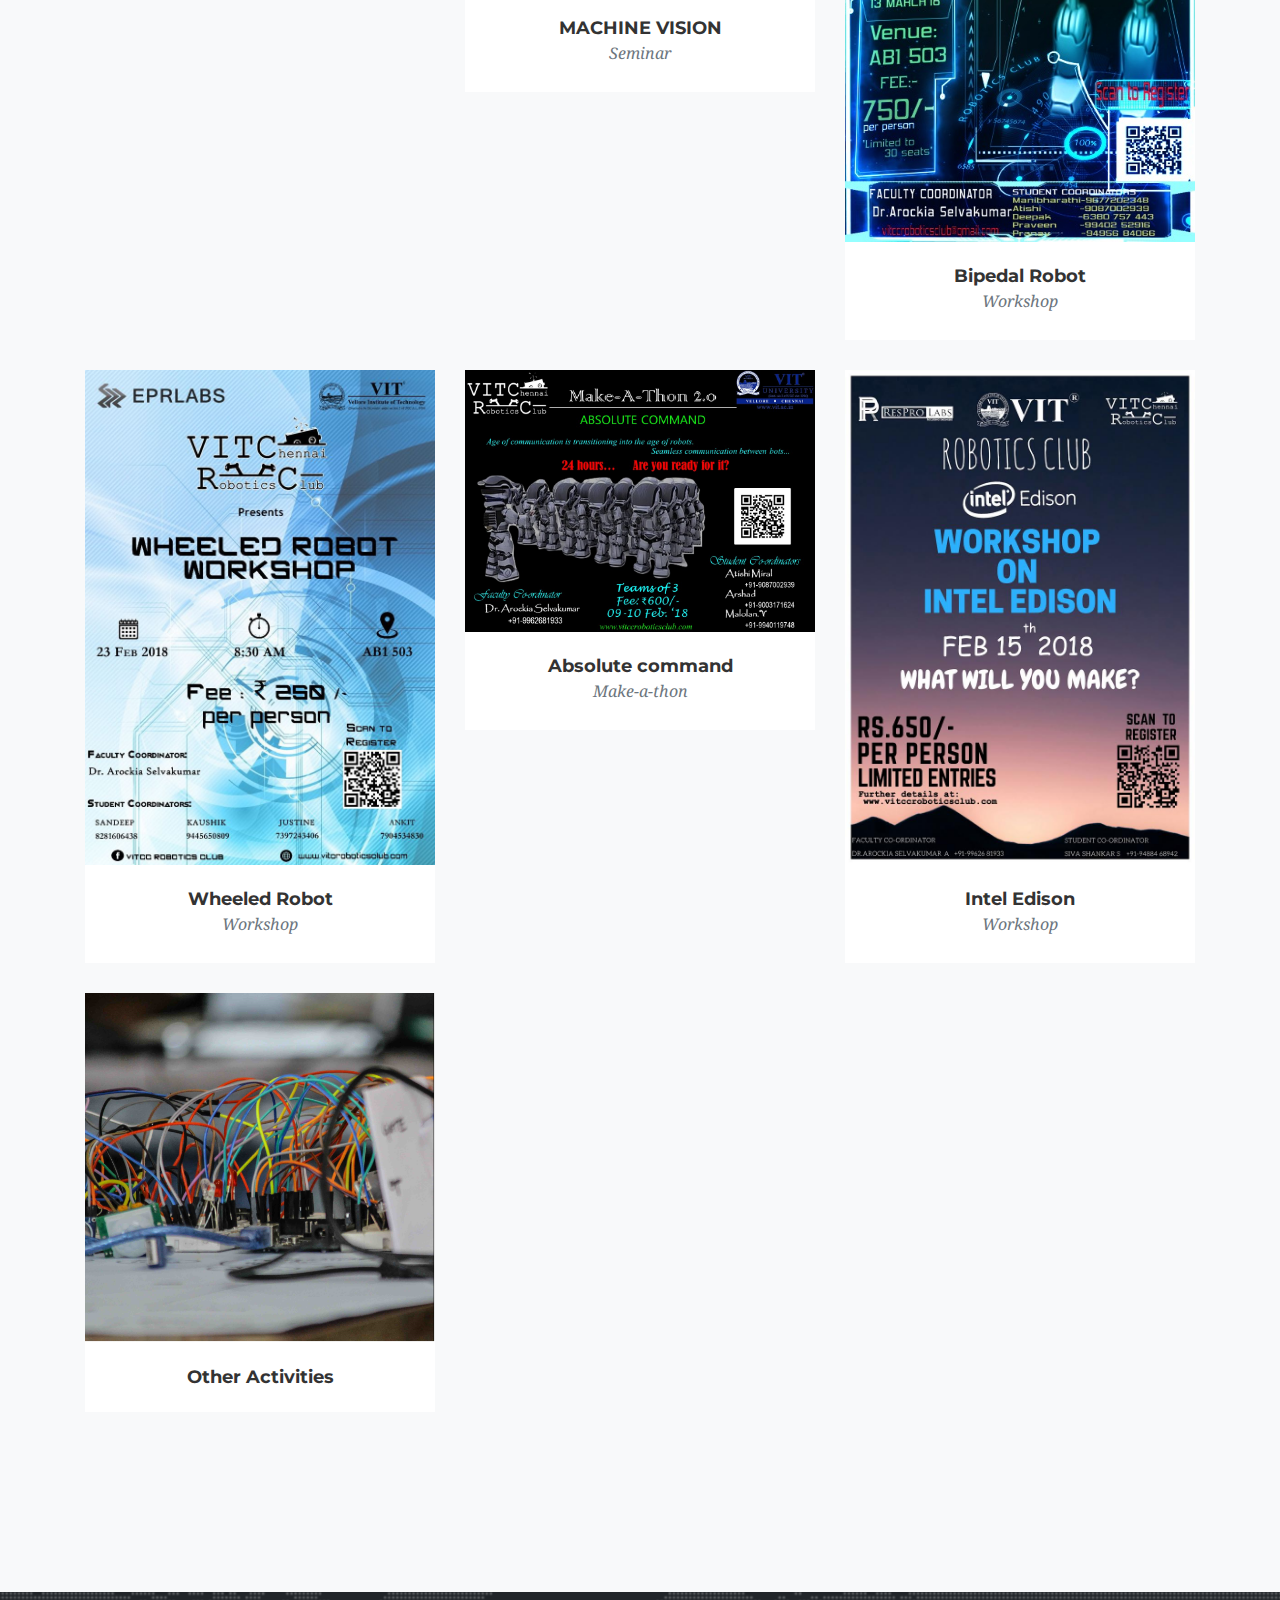
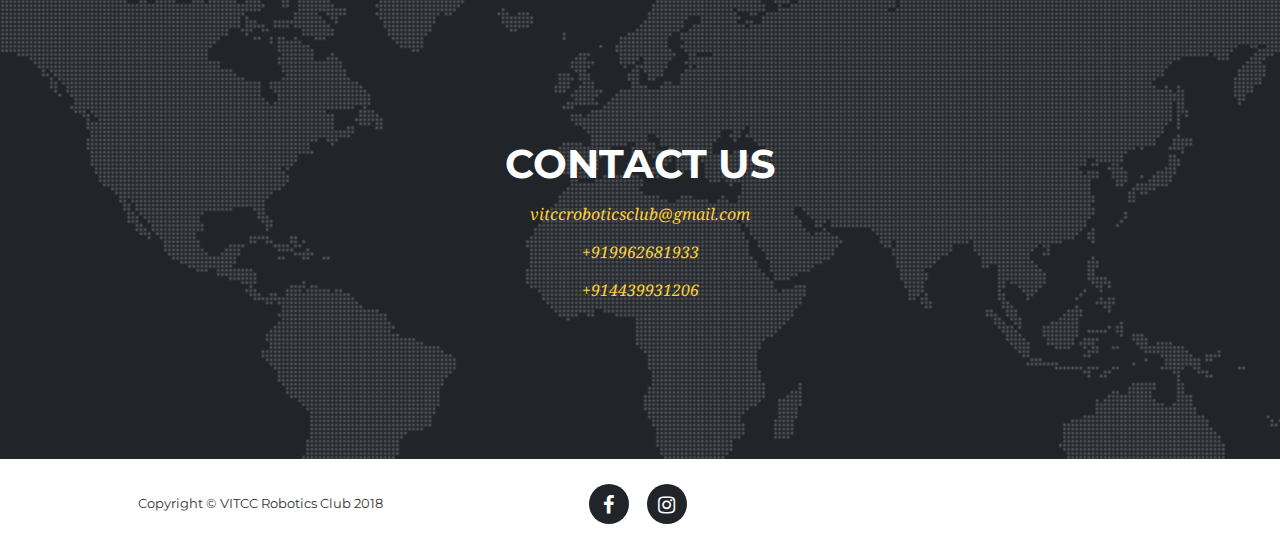
==== commit 3d770c23: "rules" ====
--- a/index.html
+++ b/index.html
@@ -203,7 +203,9 @@
     
       <div class="wrapper222">
         <a id="access" style="background-color: #fa1212e5; margin-left:auto;margin-right:auto; border:  solid 1px #fff;border-radius:10px;margin-top:50px" class="btn btn-primary btn-xl text-uppercase js-scroll-trigger" href="https://forms.gle/9cVSz9P2XVtnGpVk6">Register</a>
-        <a id="access" style="background-color: #fa1212e5; margin-left:auto;margin-right:auto; border:  solid 1px #fff;border-radius:10px;margin-top:50px" class="btn btn-primary btn-xl text-uppercase js-scroll-trigger" href="#Rules.html">Rules</a>
+        
+        <form method="get" action="Rules.html">
+          <a id="access" style="background-color: #fa1212e5; margin-left:auto;margin-right:auto; border:  solid 1px #fff;border-radius:10px;margin-top:50px" class="btn btn-primary btn-xl text-uppercase js-scroll-trigger" href="#Rules.html">Rules</a>
     </div>
      <!--
       <a id="access" style="background-color: rgba(0,0,0,0.5); margin-left:auto;margin-right:auto; border:  solid 1px #fff;border-radius:10px;margin-top:50px" class="btn btn-primary btn-xl text-uppercase js-scroll-trigger" href="https://forms.gle/9cVSz9P2XVtnGpVk6">Register</a>
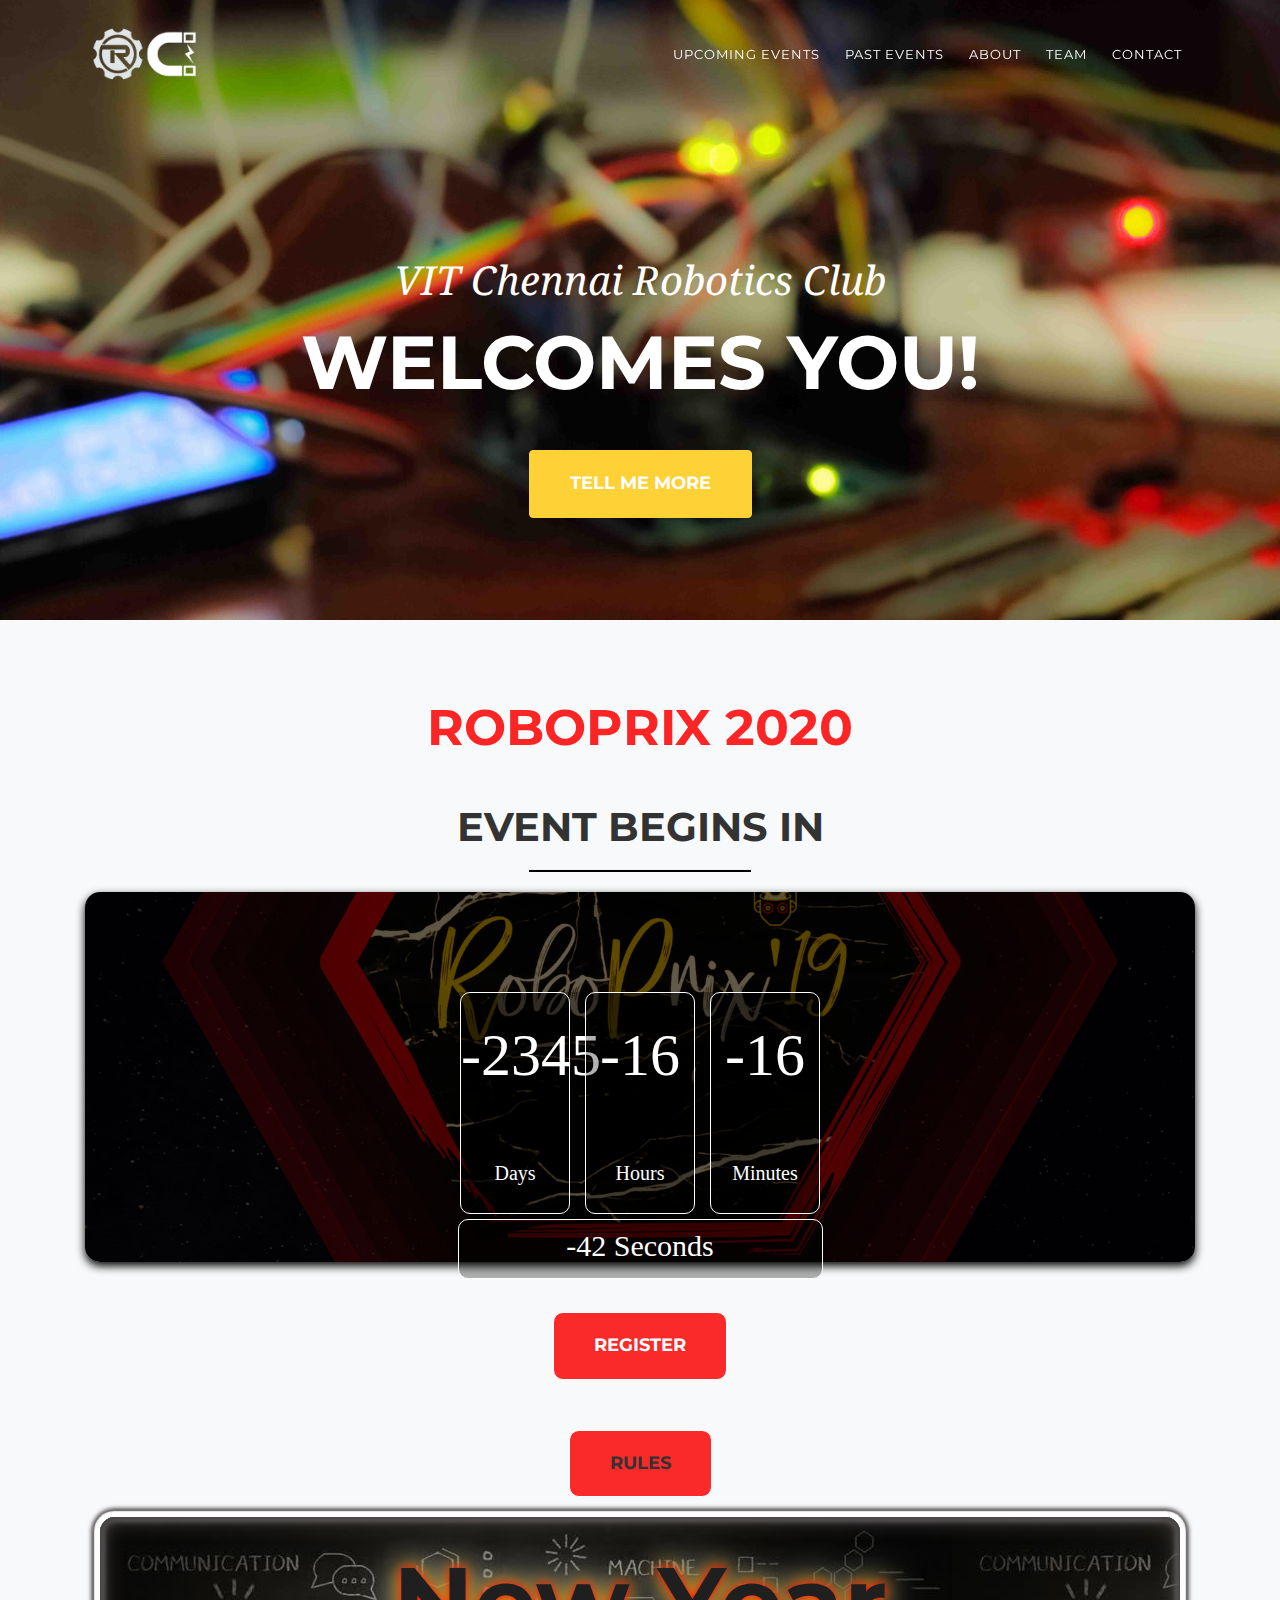
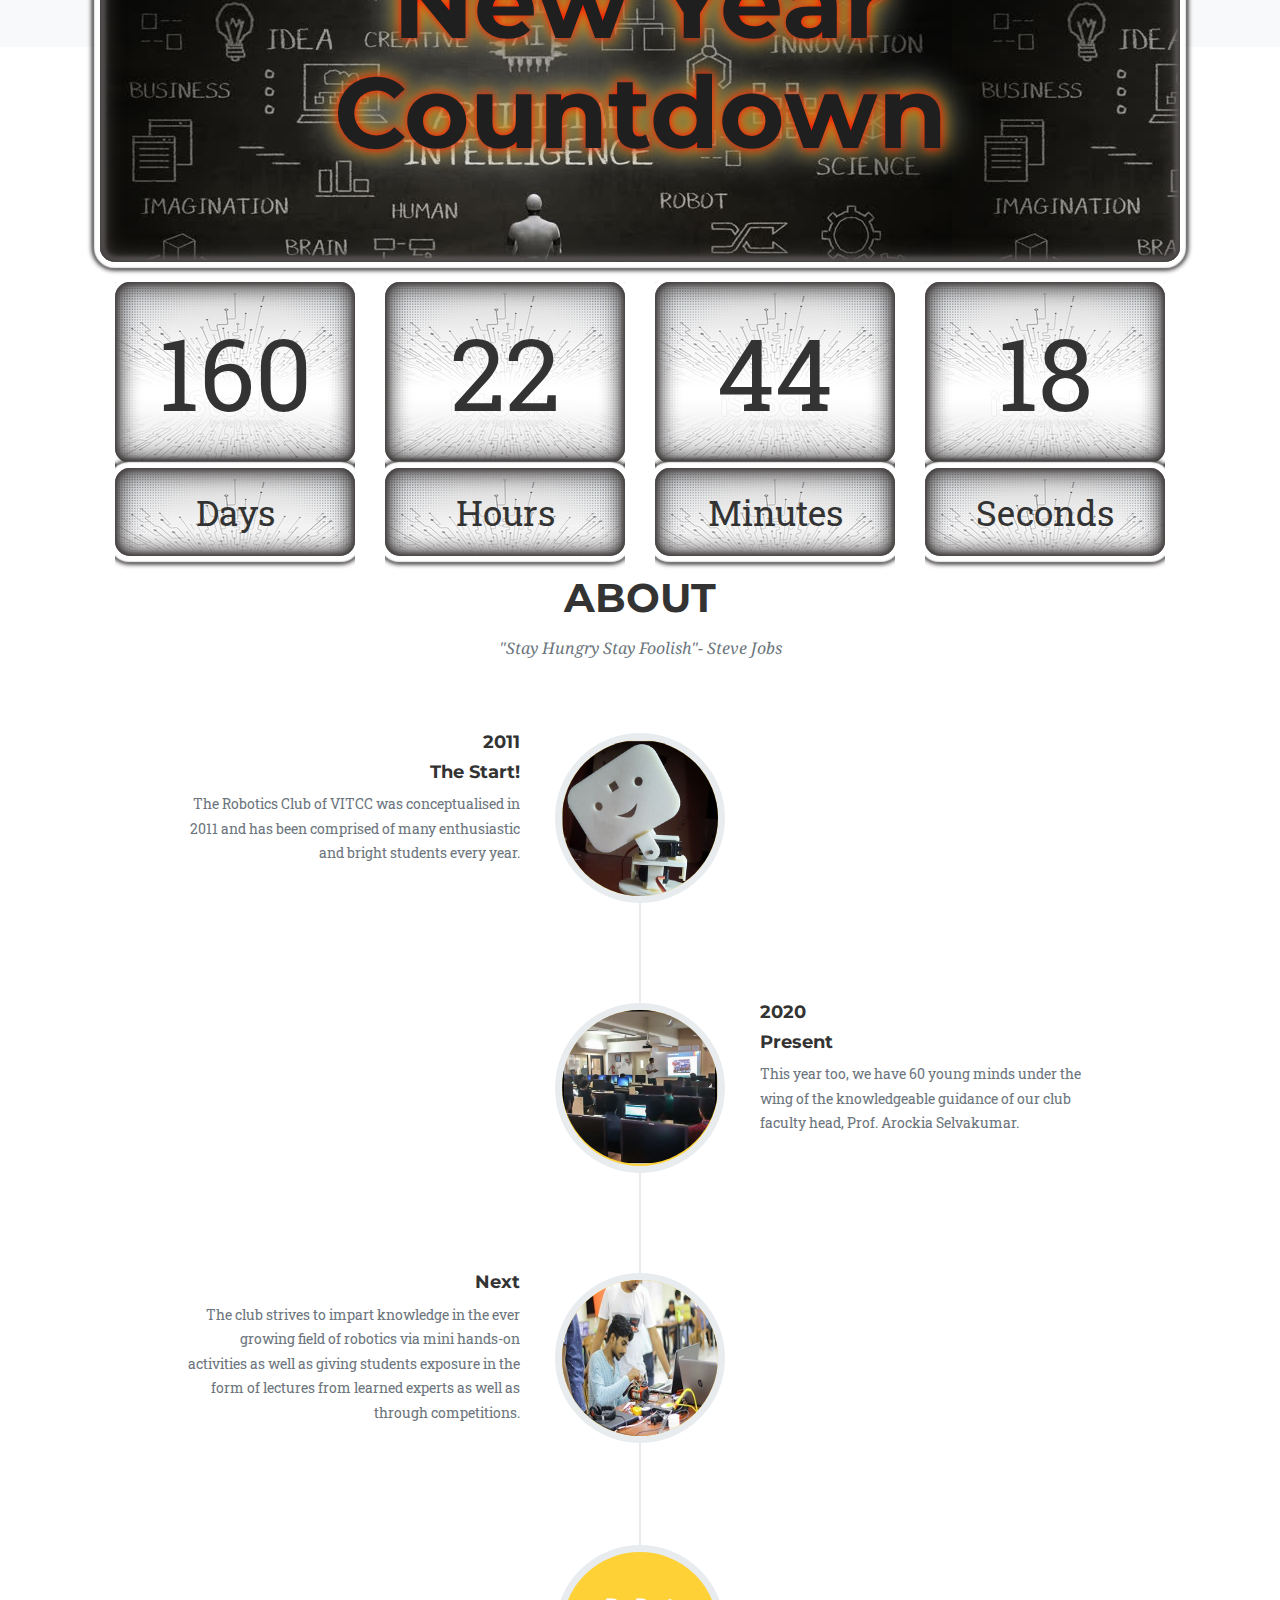
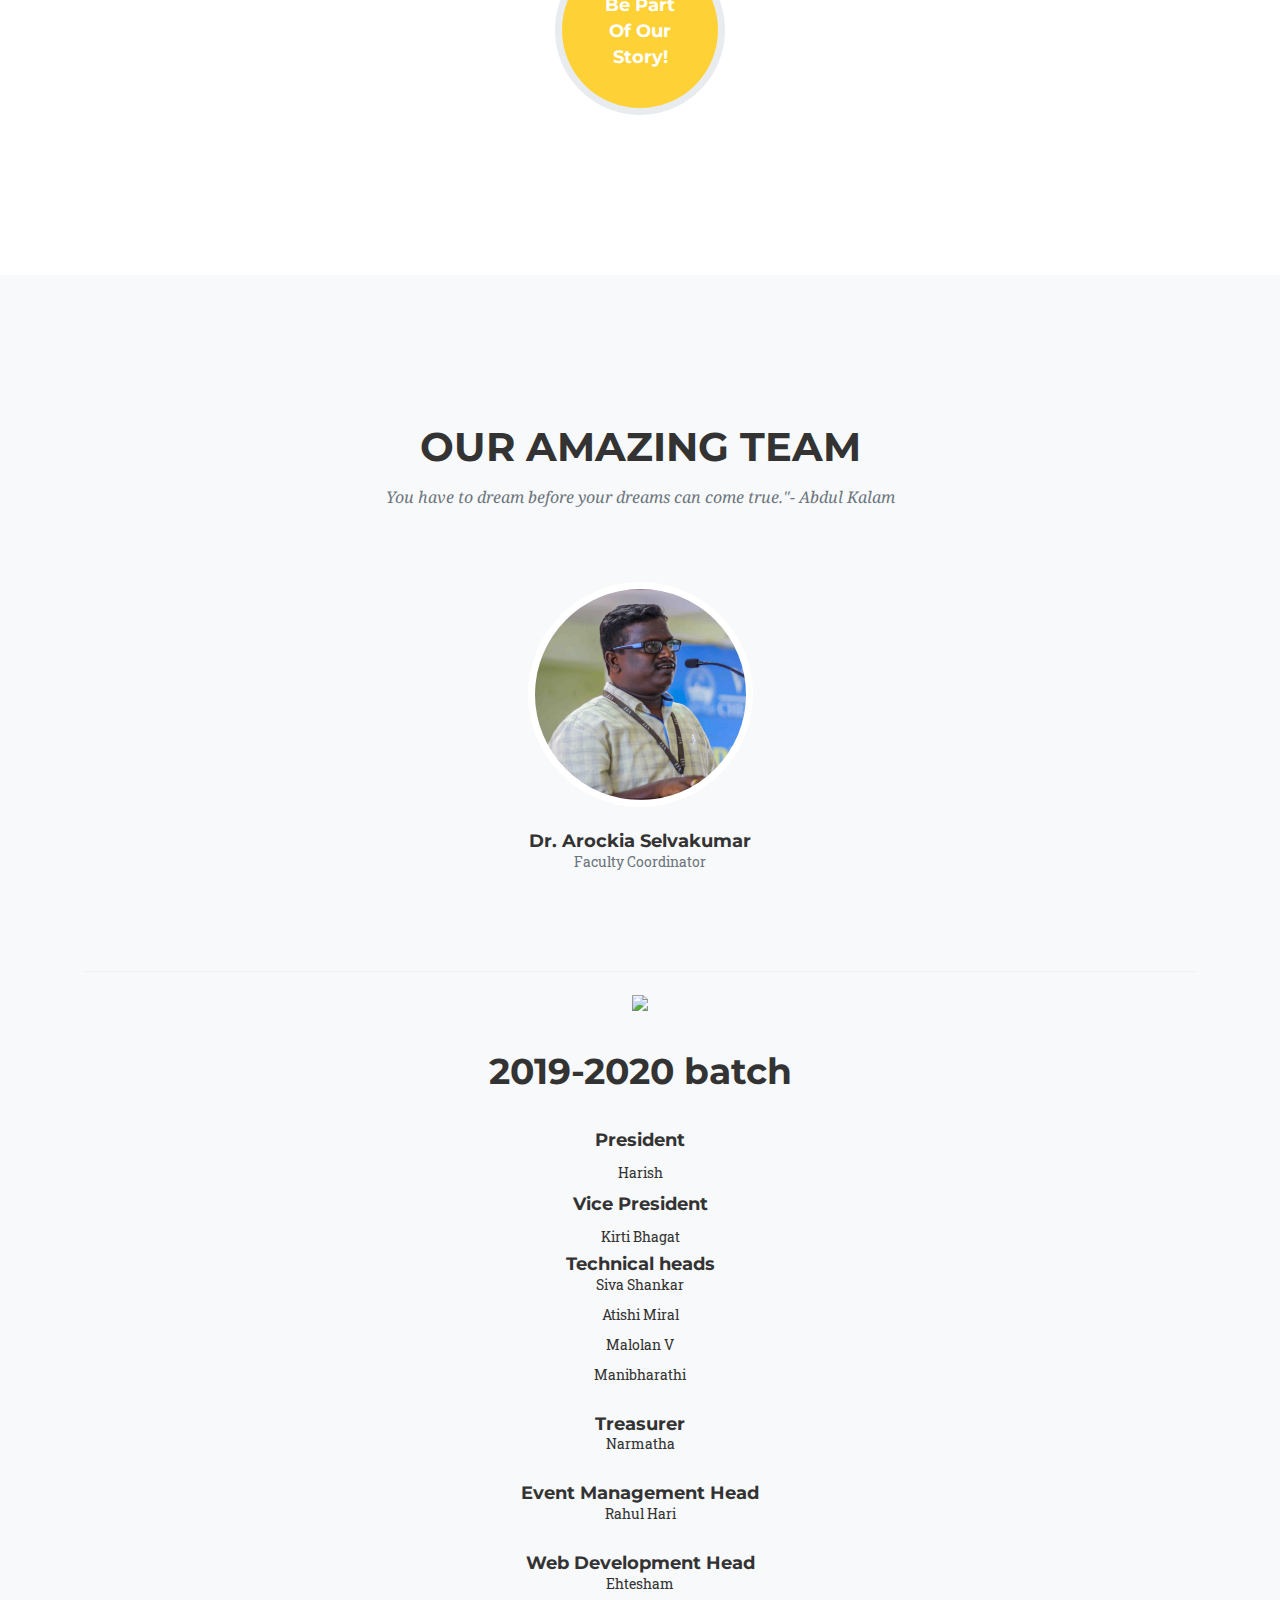
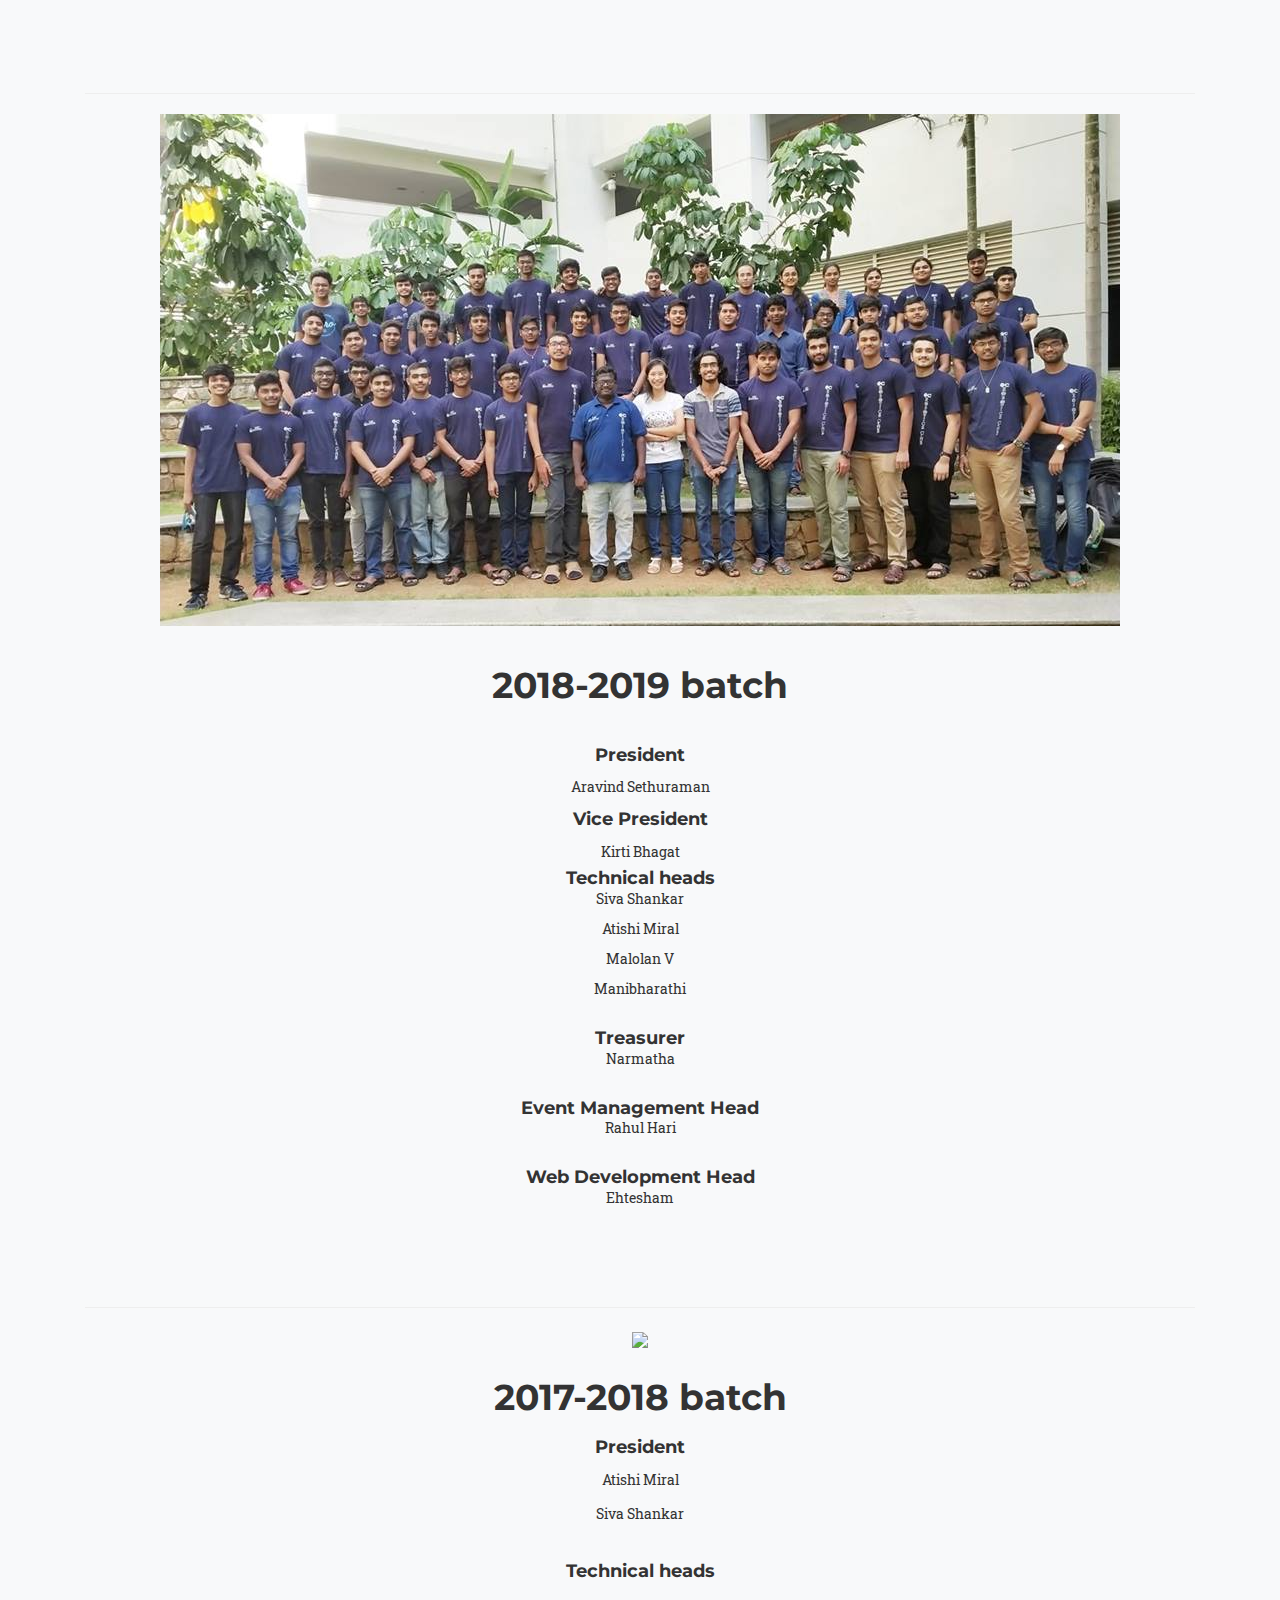
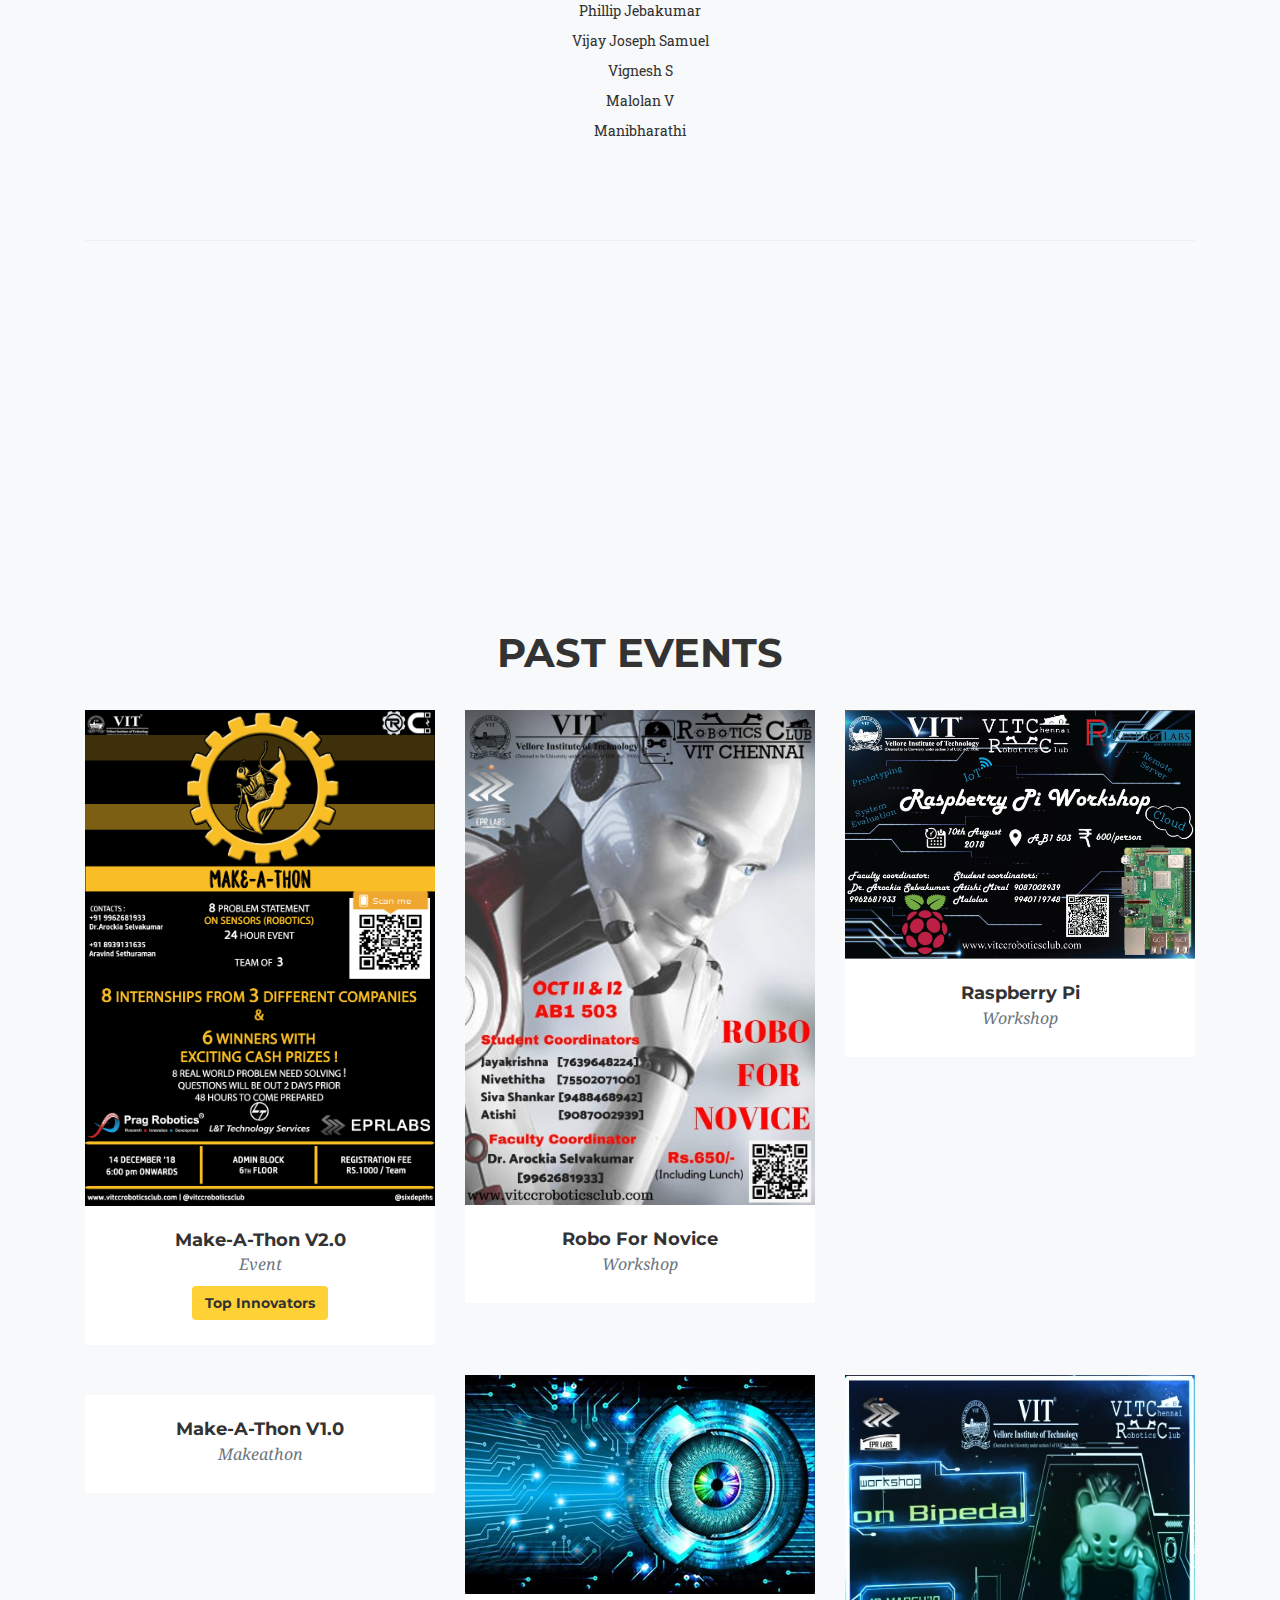
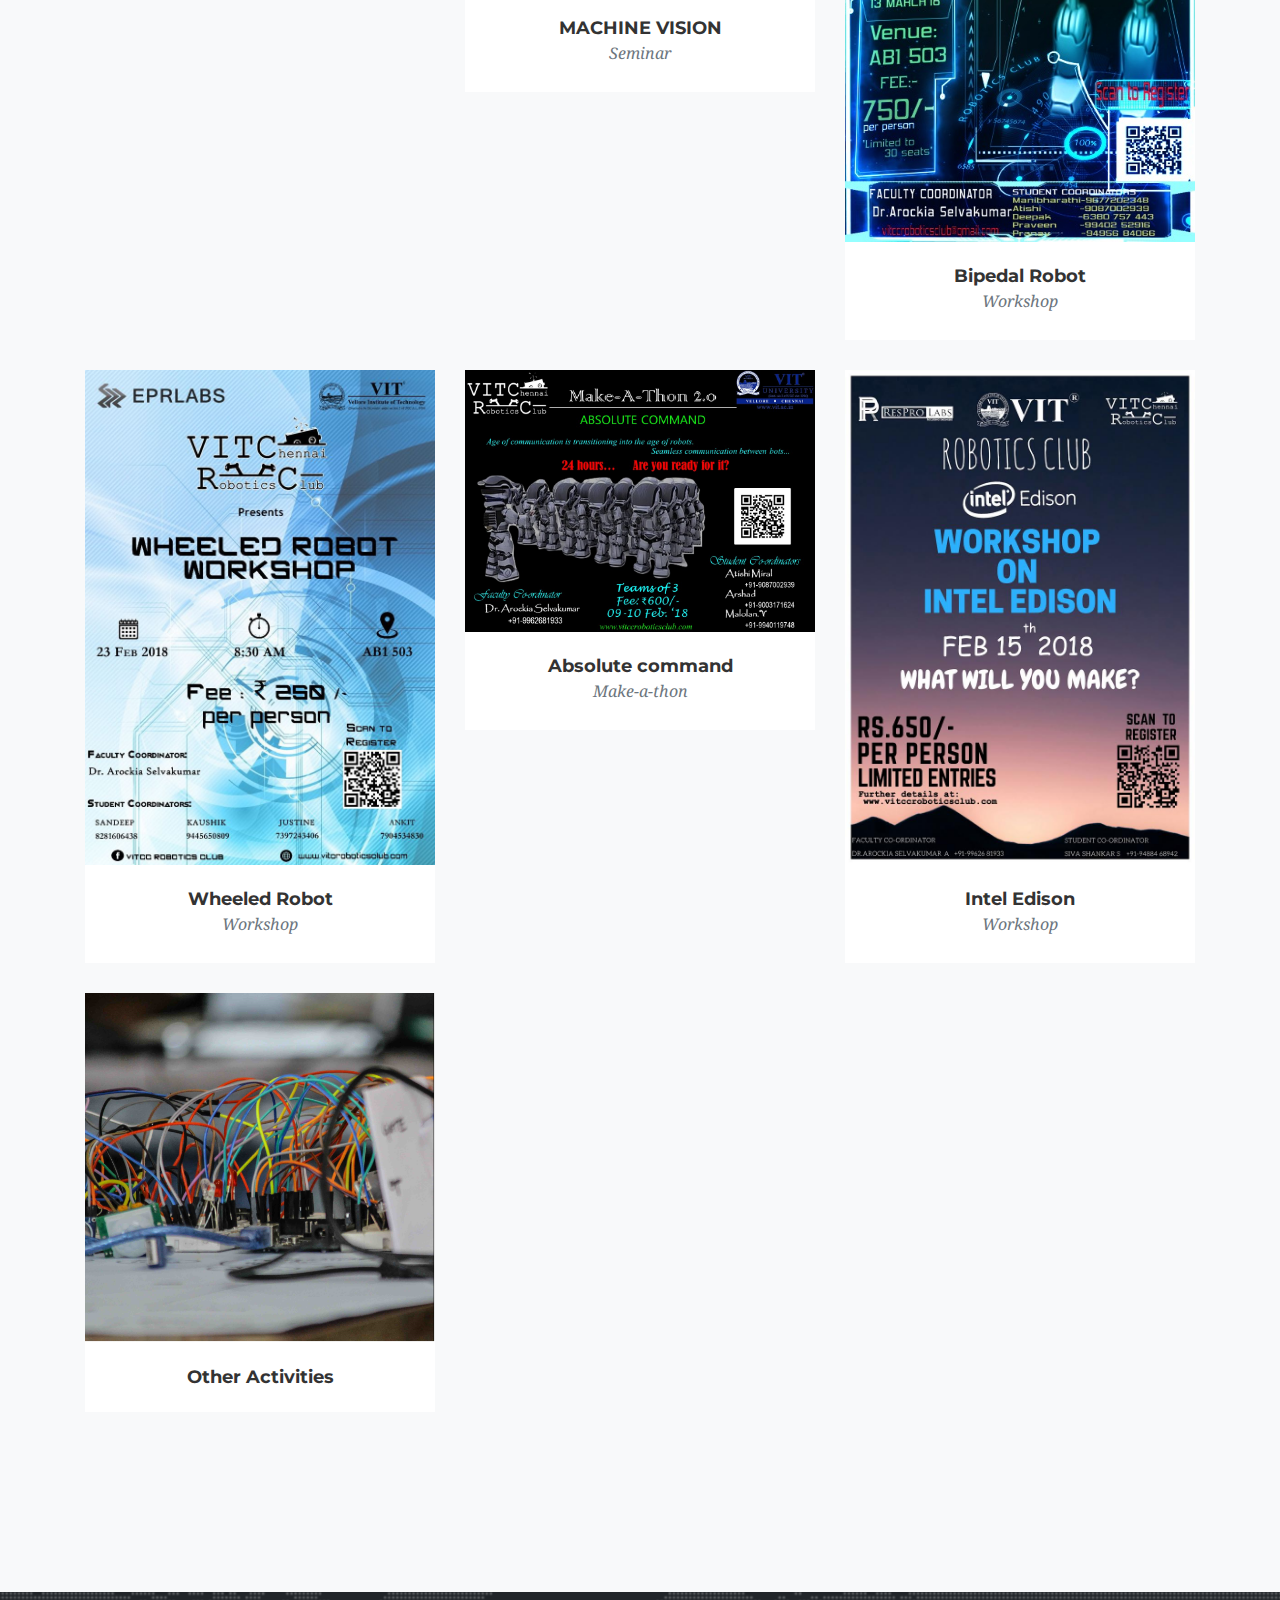
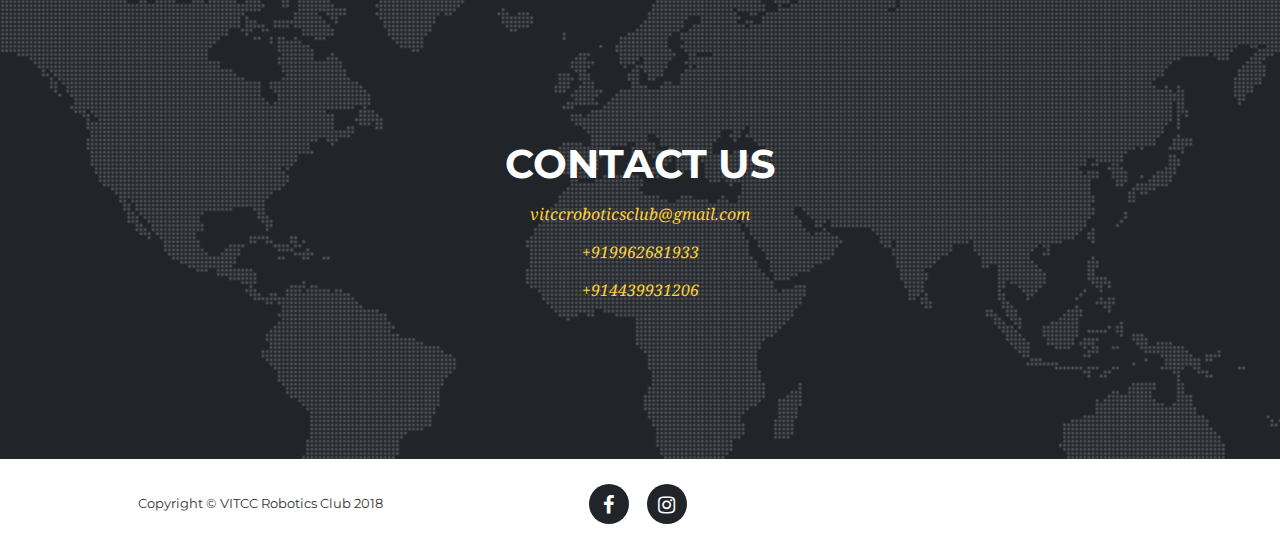
==== commit 7f4eed2c: "rules update" ====
--- a/index.html
+++ b/index.html
@@ -205,7 +205,7 @@
         <a id="access" style="background-color: #fa1212e5; margin-left:auto;margin-right:auto; border:  solid 1px #fff;border-radius:10px;margin-top:50px" class="btn btn-primary btn-xl text-uppercase js-scroll-trigger" href="https://forms.gle/9cVSz9P2XVtnGpVk6">Register</a>
         
         <form method="get" action="Rules.html">
-          <a id="access" style="background-color: #fa1212e5; margin-left:auto;margin-right:auto; border:  solid 1px #fff;border-radius:10px;margin-top:50px" class="btn btn-primary btn-xl text-uppercase js-scroll-trigger" href="#Rules.html">Rules</a>
+          <a id="access" style="background-color: #fa1212e5; margin-left:auto;margin-right:auto; border:  solid 1px #fff;border-radius:10px;margin-top:50px" class="btn btn-primary btn-xl text-uppercase js-scroll-trigger">Rules</a>
     </div>
      <!--
       <a id="access" style="background-color: rgba(0,0,0,0.5); margin-left:auto;margin-right:auto; border:  solid 1px #fff;border-radius:10px;margin-top:50px" class="btn btn-primary btn-xl text-uppercase js-scroll-trigger" href="https://forms.gle/9cVSz9P2XVtnGpVk6">Register</a>
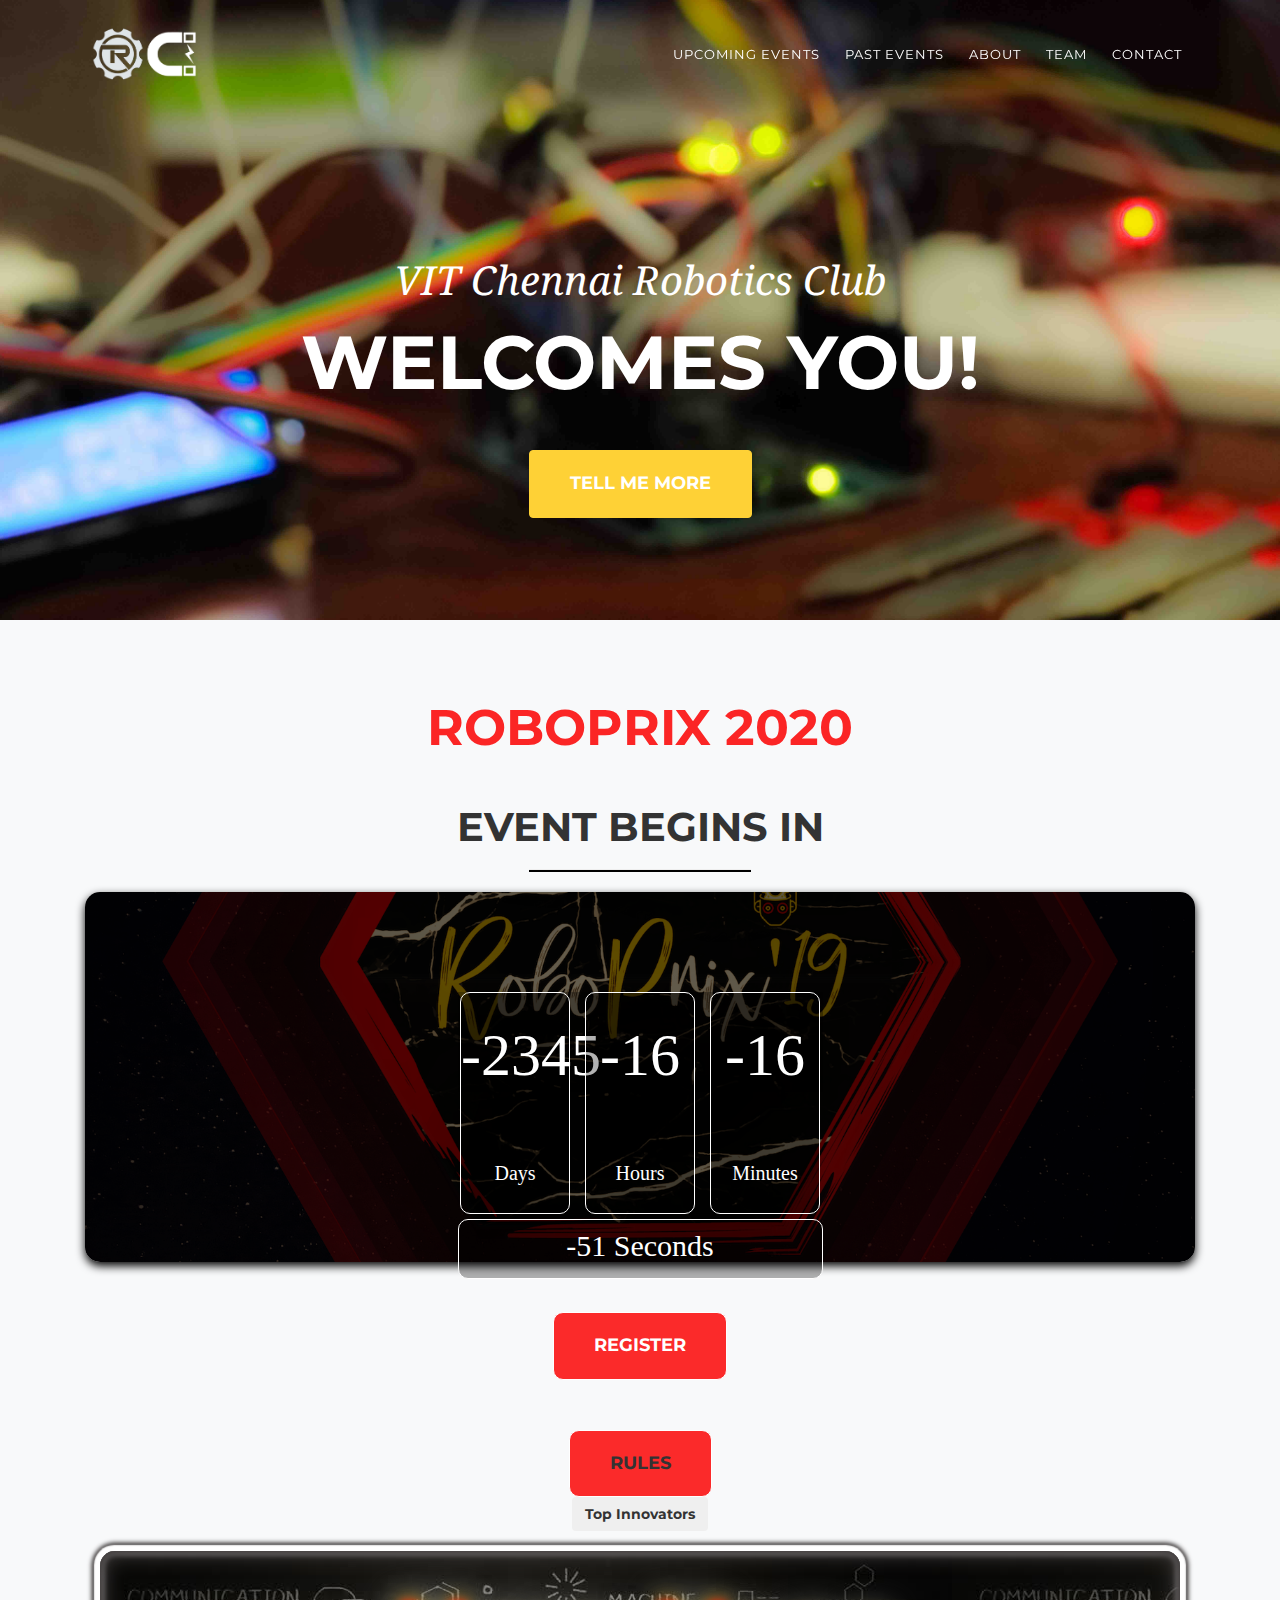
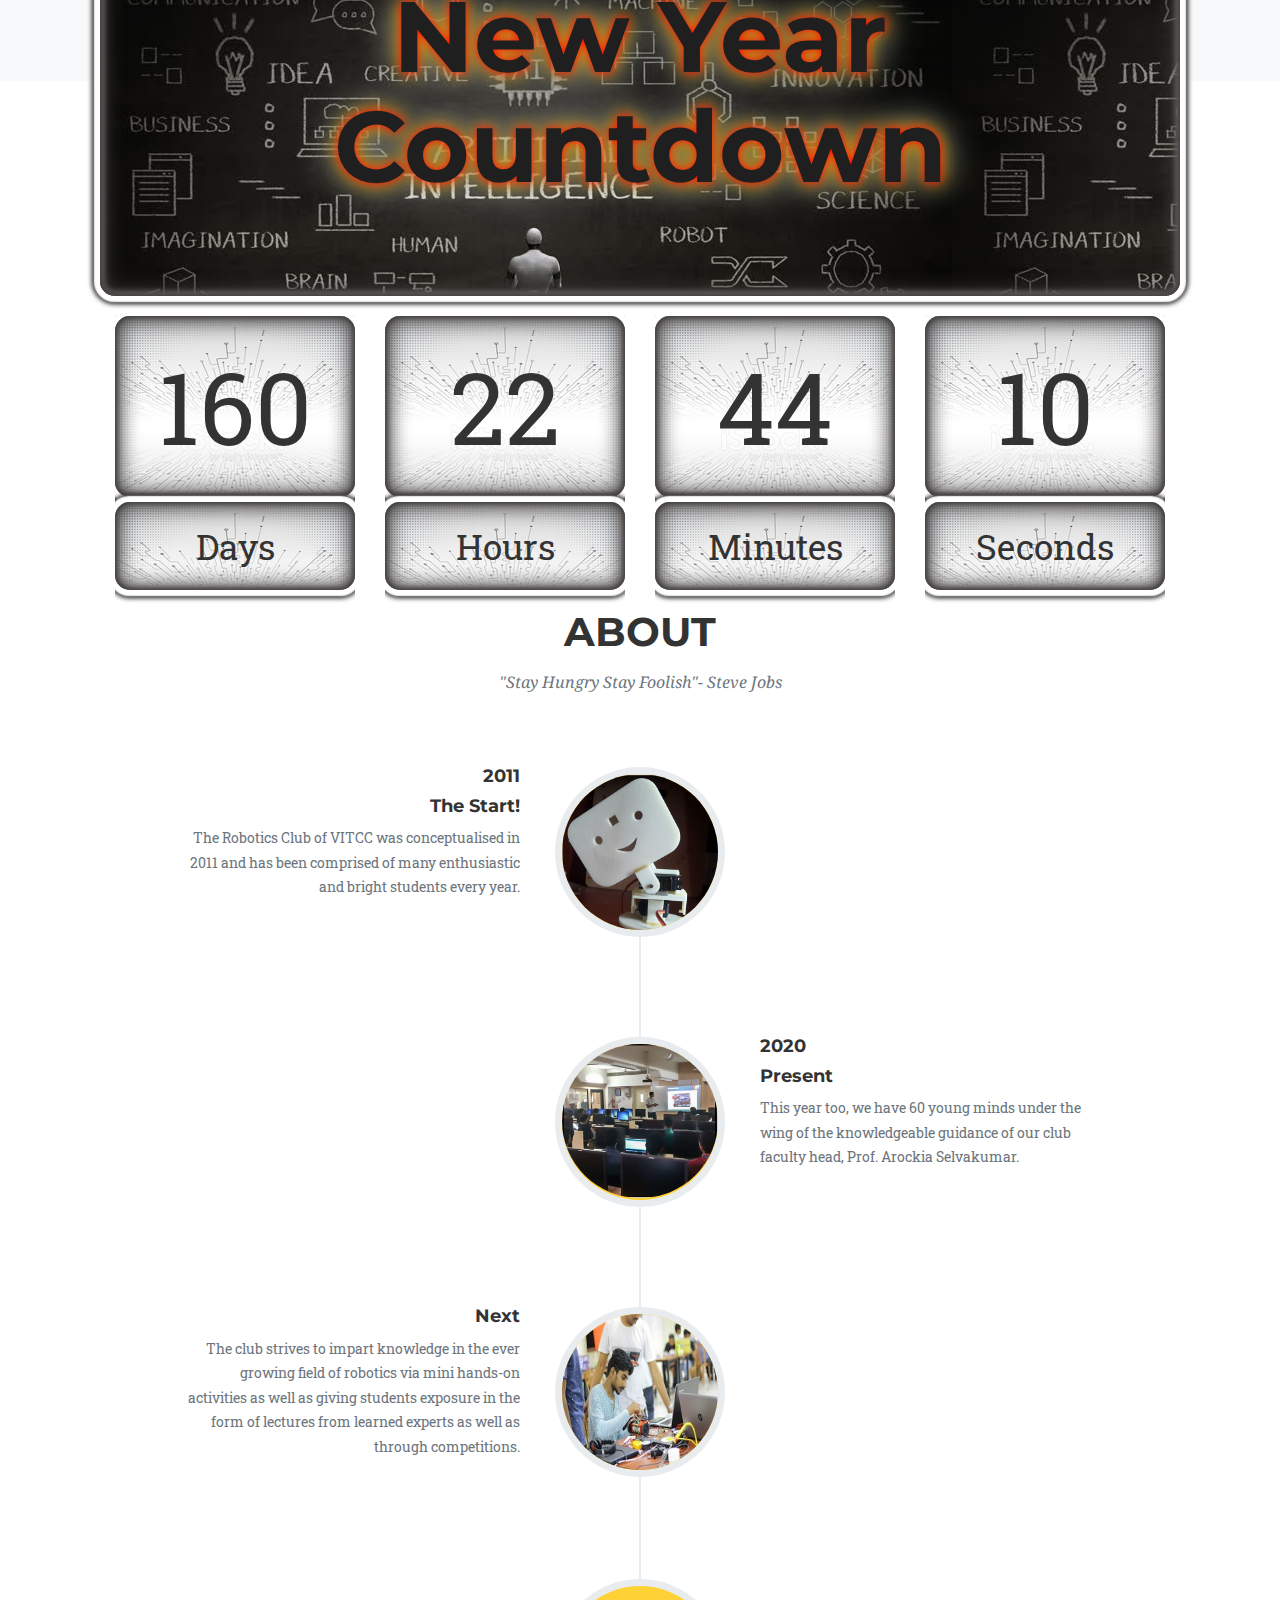
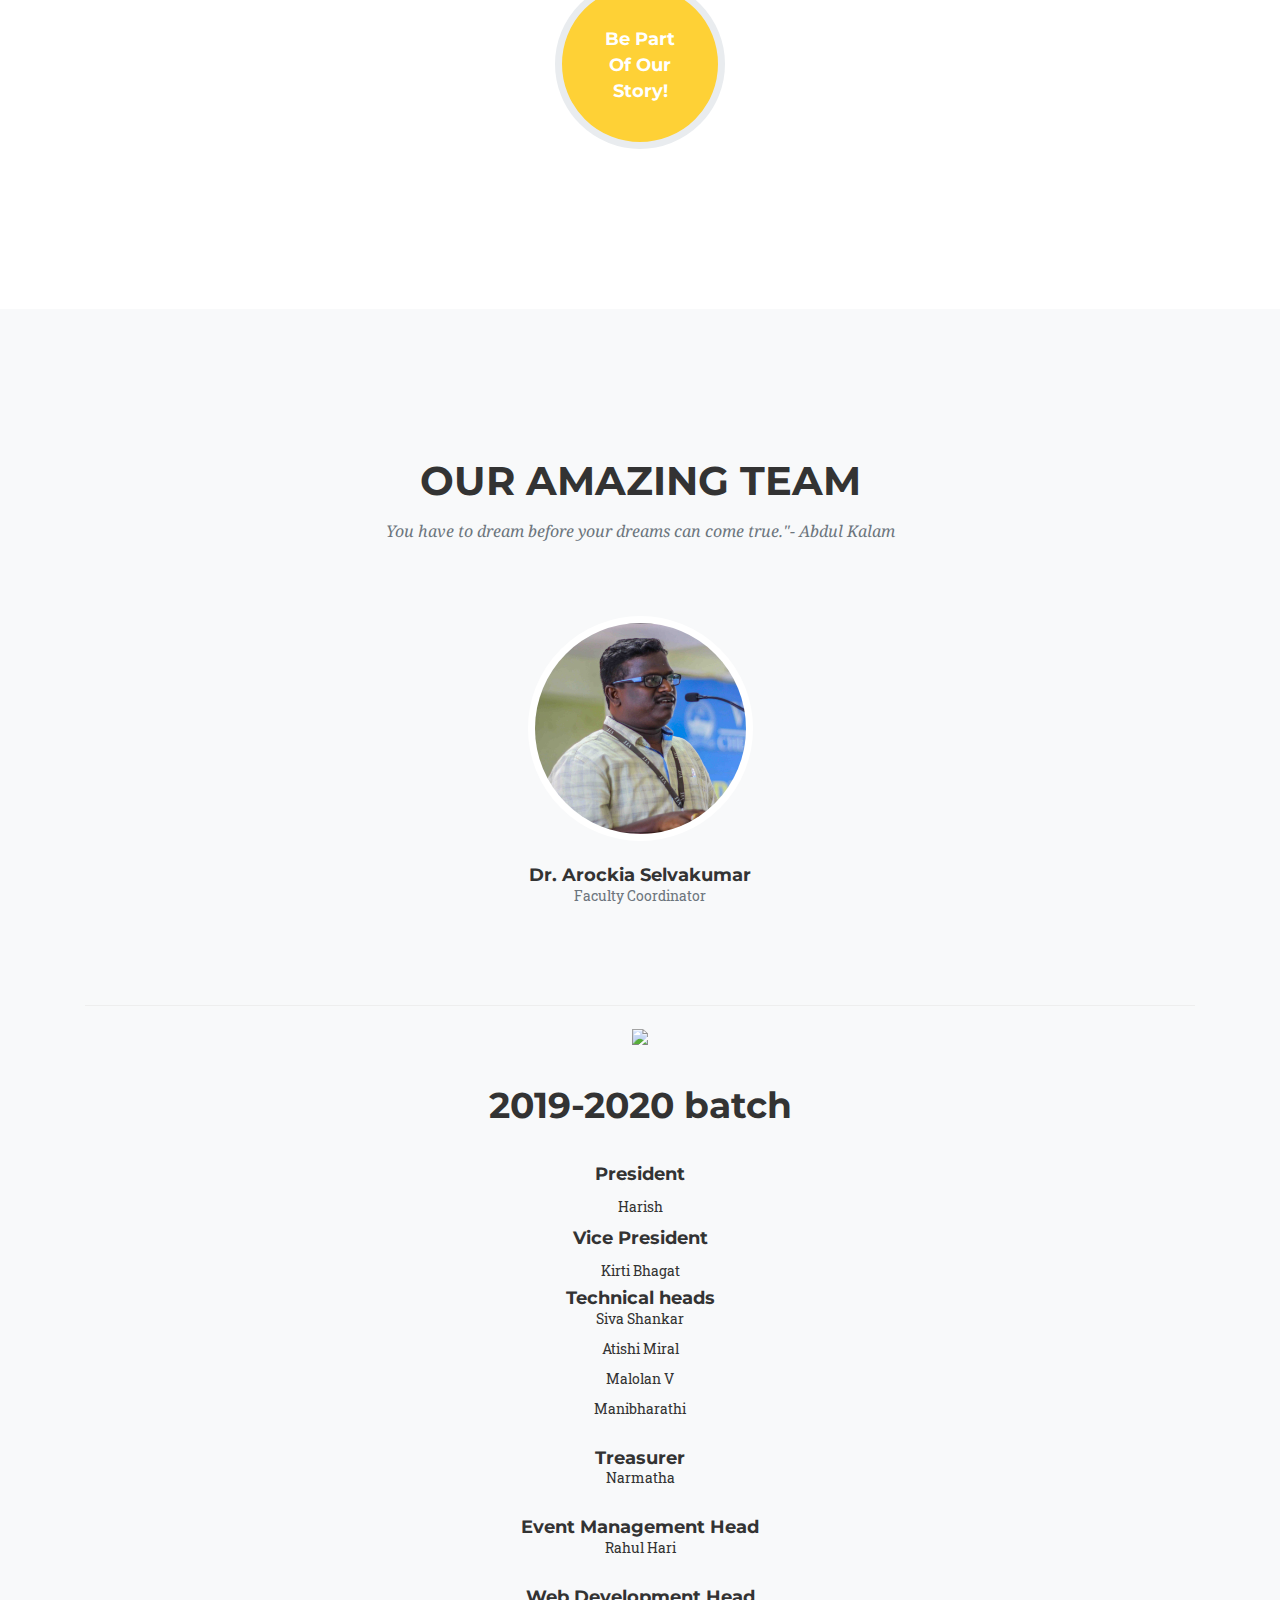
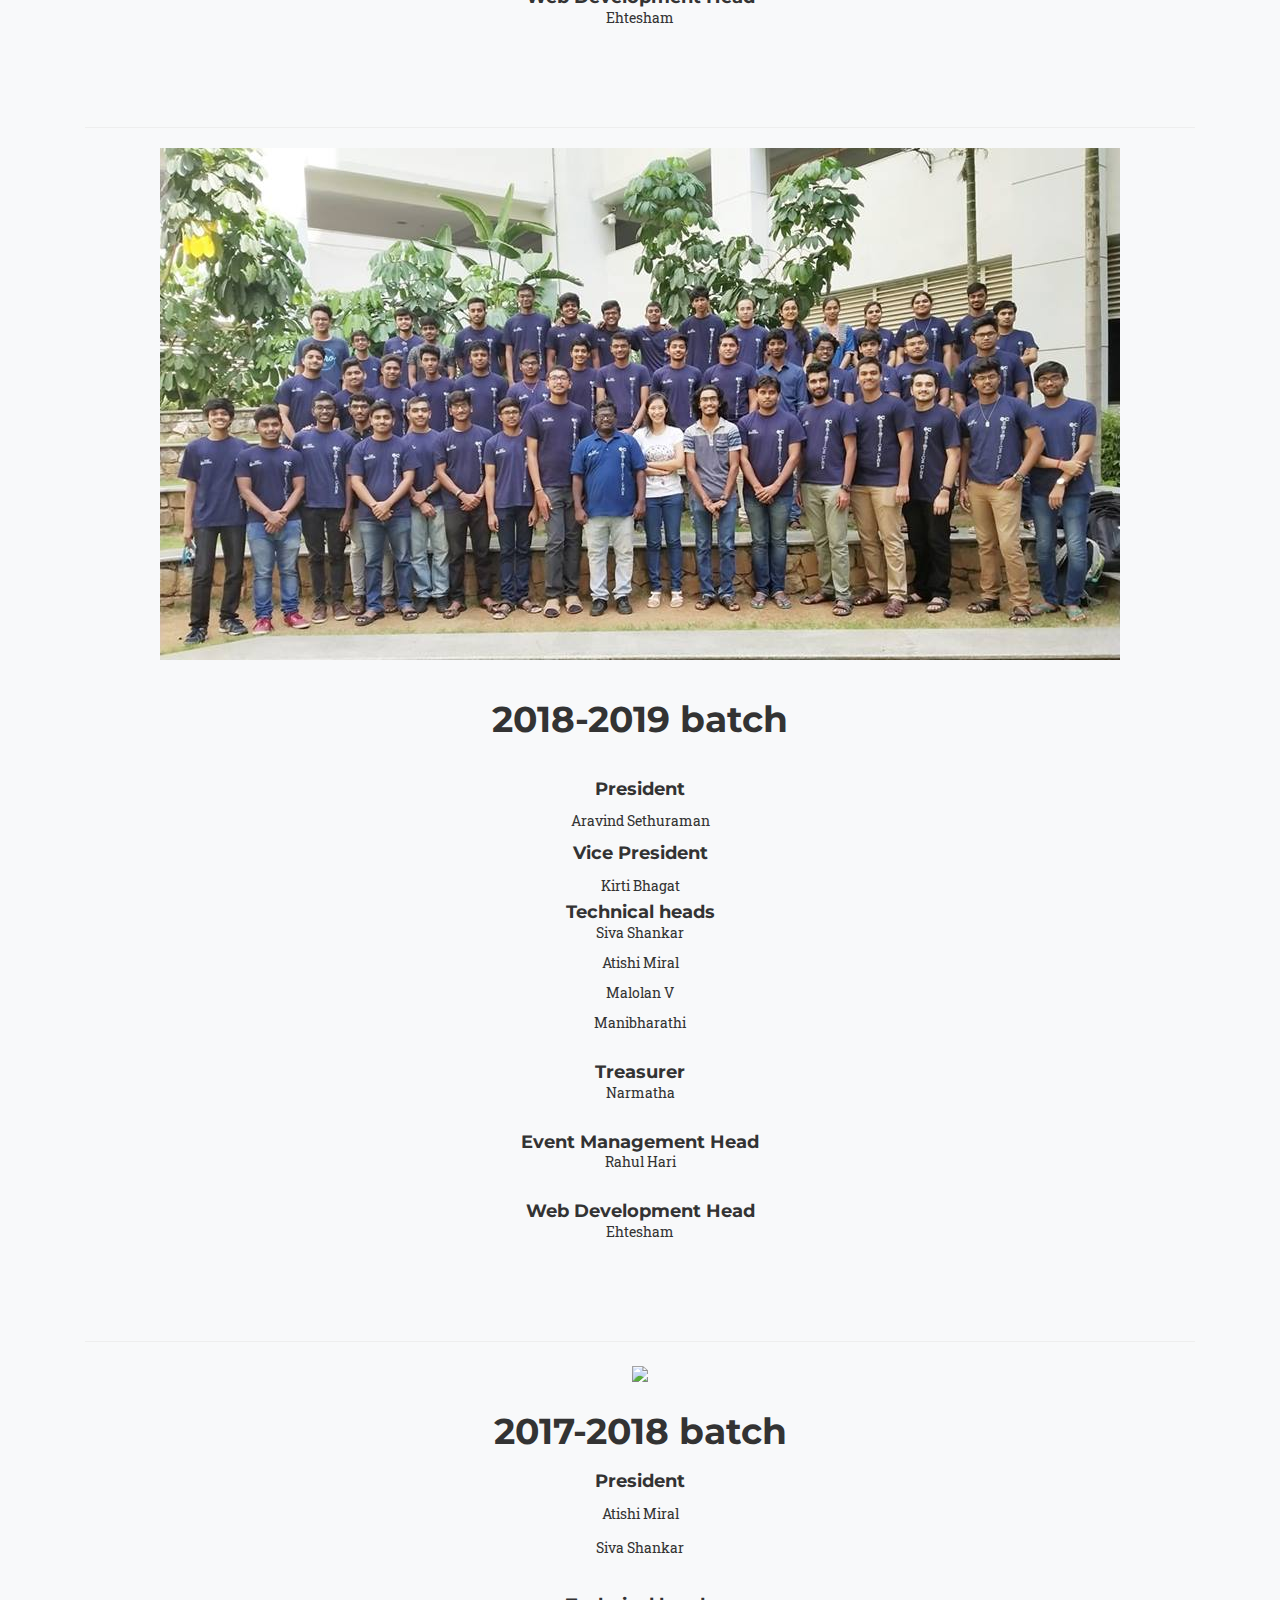
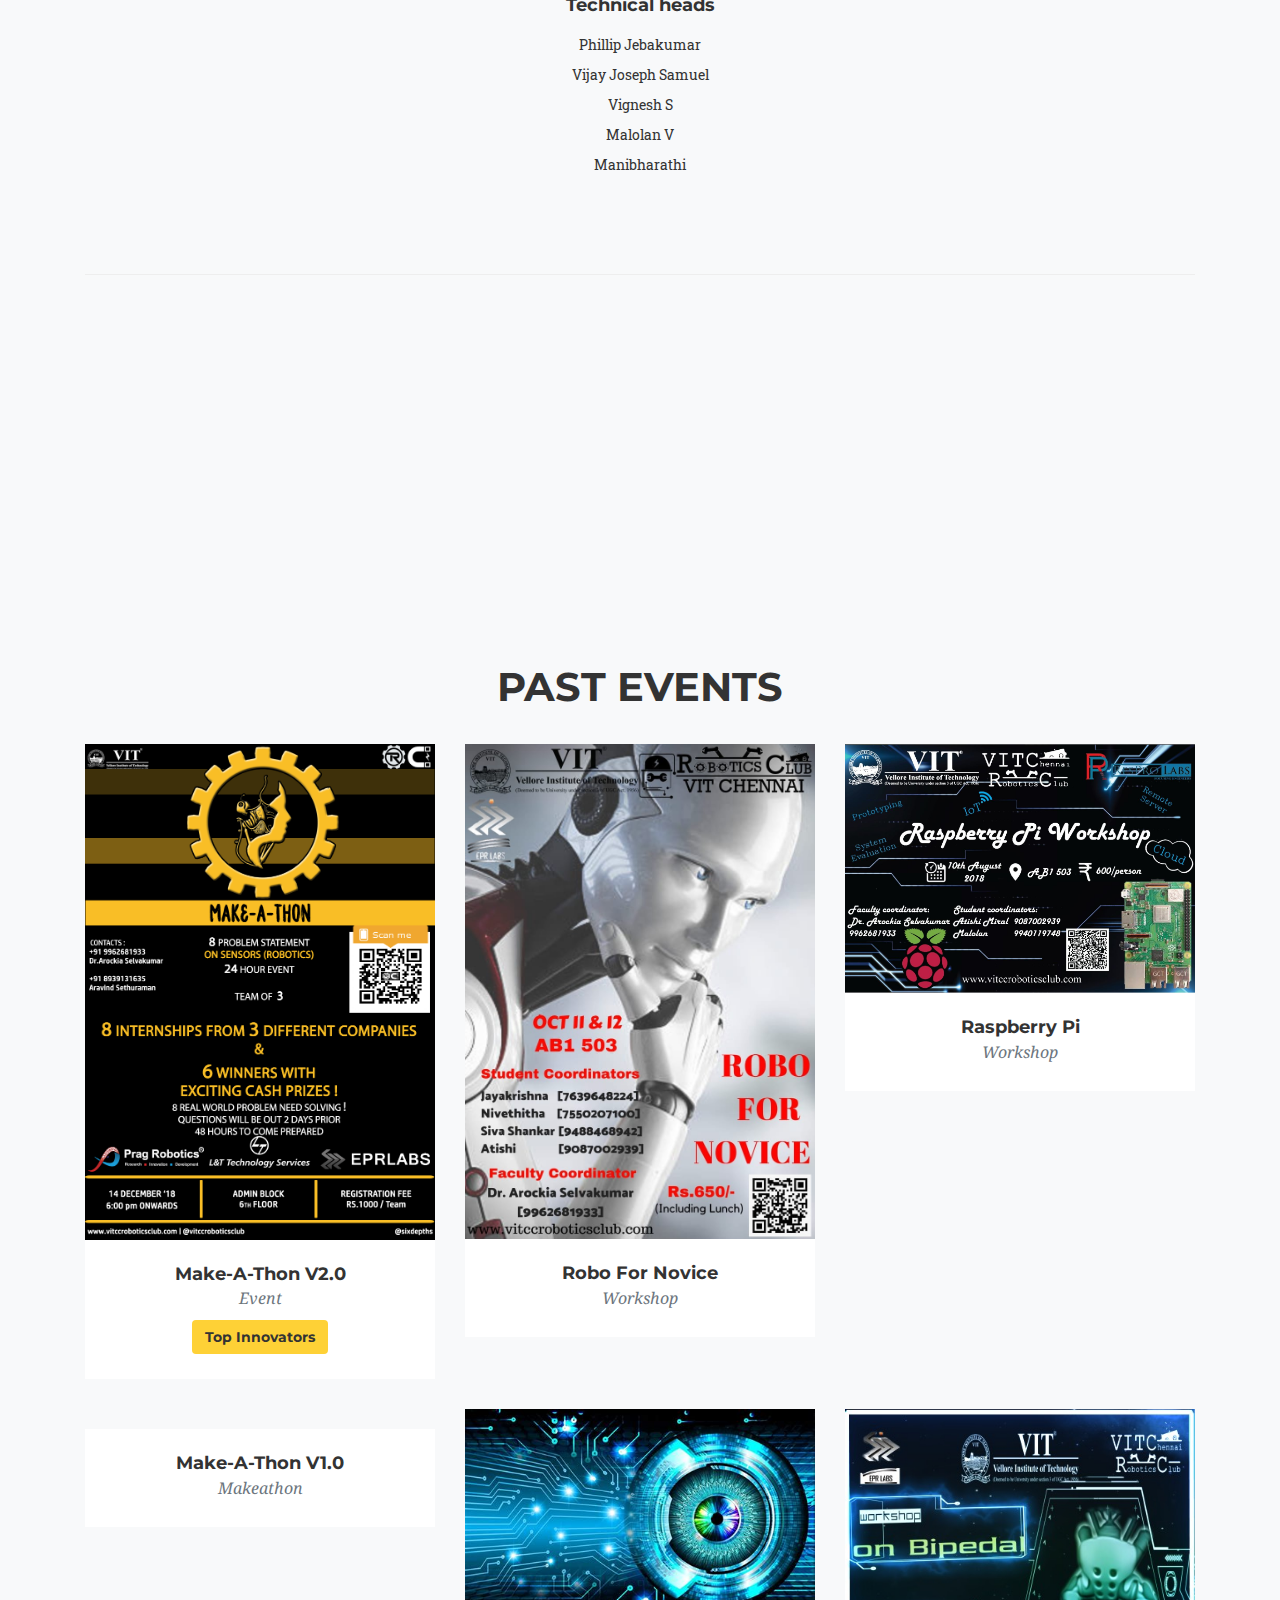
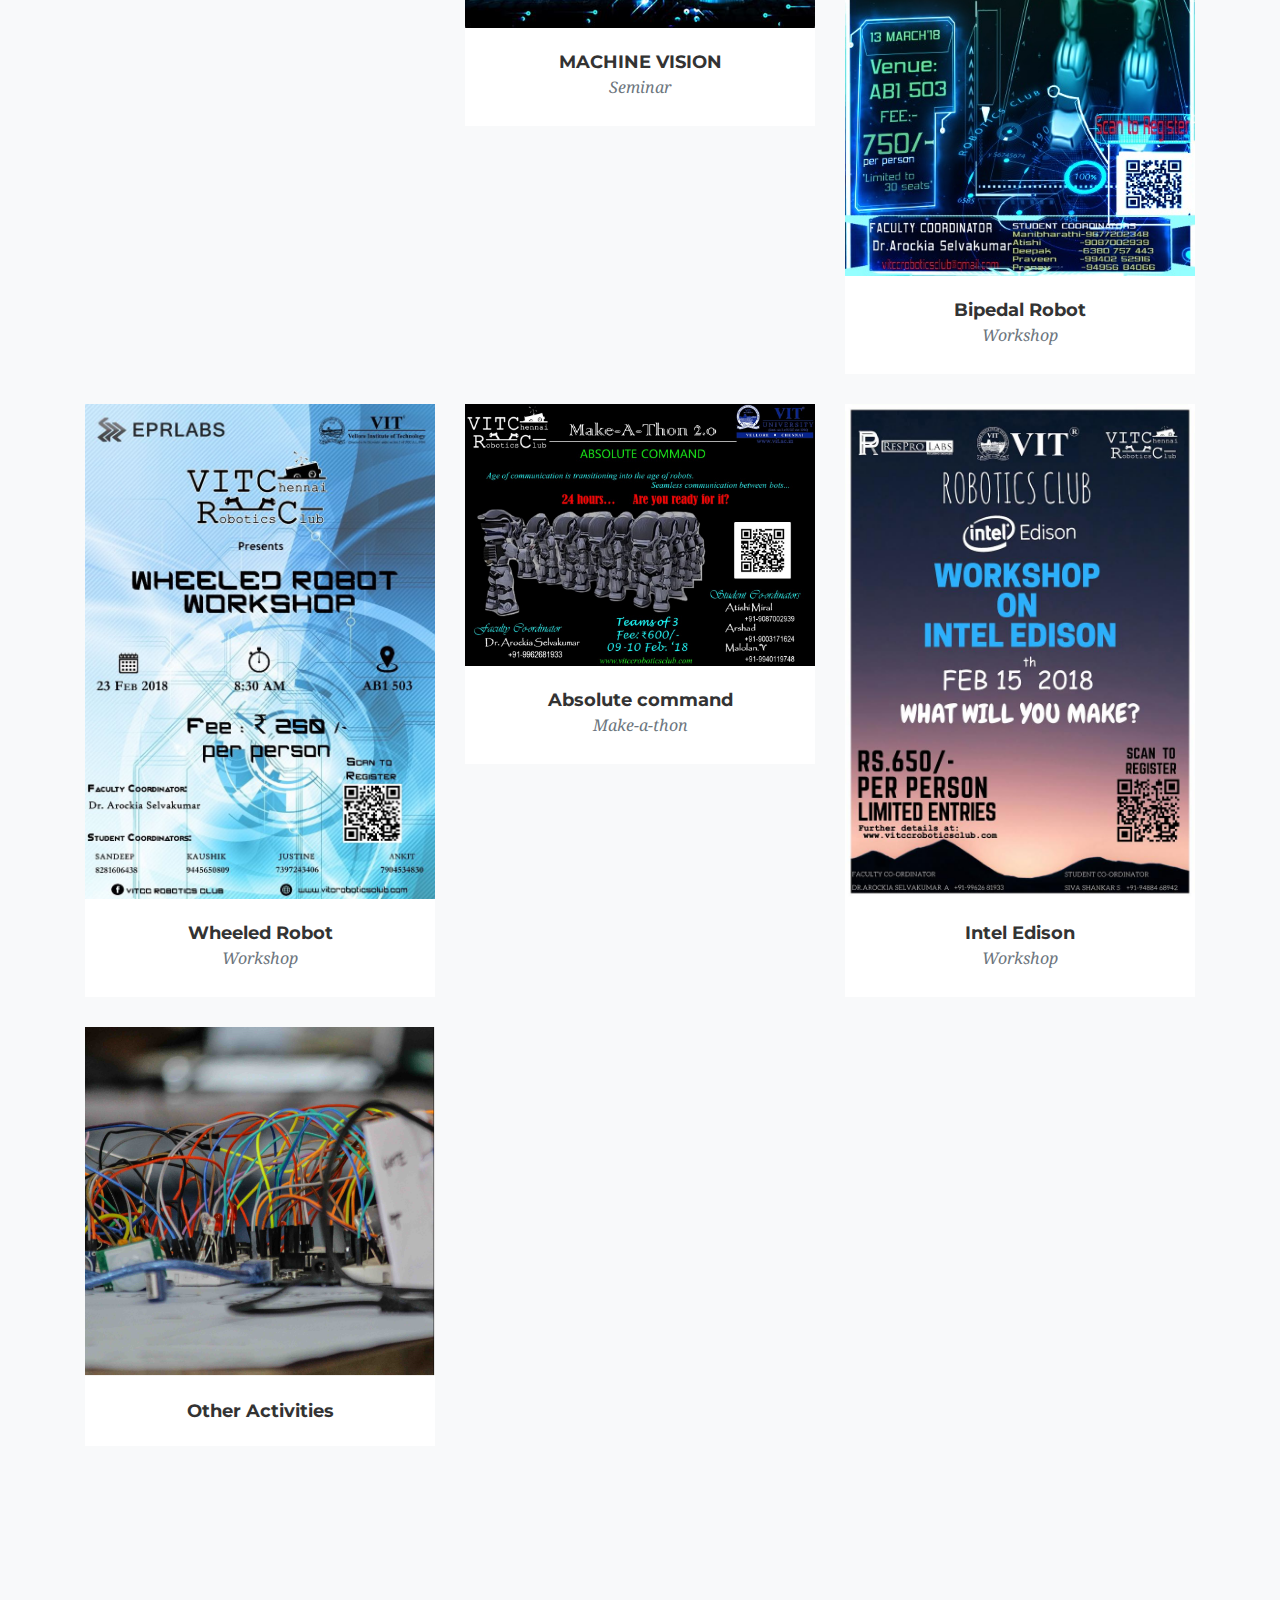
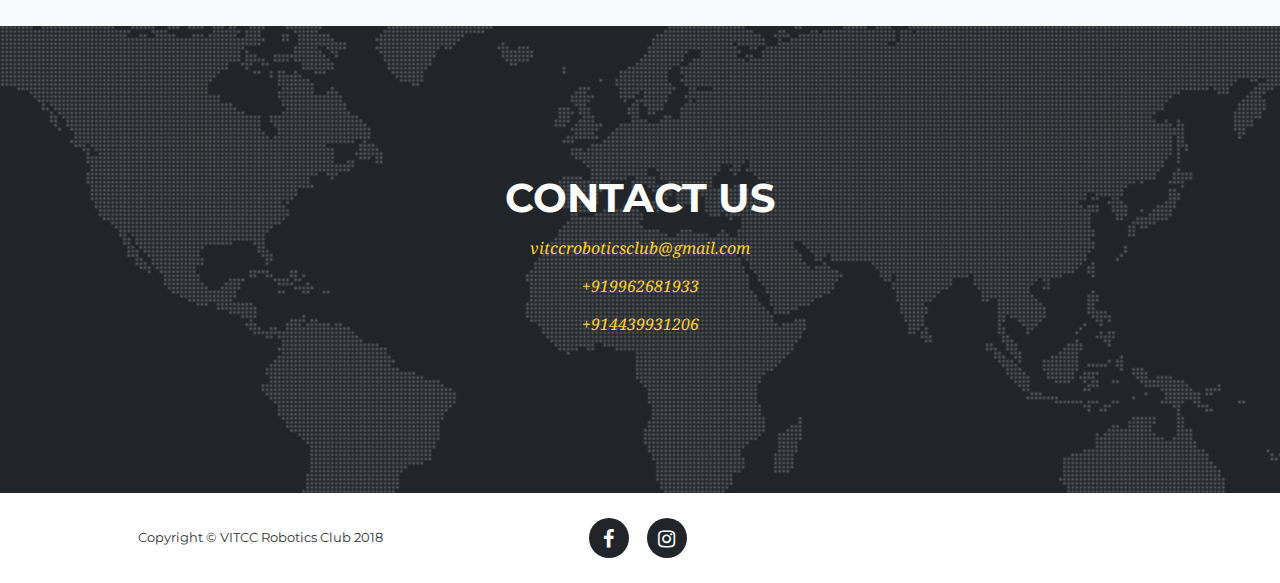
==== commit b618f111: "rules" ====
--- a/index.html
+++ b/index.html
@@ -205,7 +205,13 @@
         <a id="access" style="background-color: #fa1212e5; margin-left:auto;margin-right:auto; border:  solid 1px #fff;border-radius:10px;margin-top:50px" class="btn btn-primary btn-xl text-uppercase js-scroll-trigger" href="https://forms.gle/9cVSz9P2XVtnGpVk6">Register</a>
         
         <form method="get" action="Rules.html">
-          <a id="access" style="background-color: #fa1212e5; margin-left:auto;margin-right:auto; border:  solid 1px #fff;border-radius:10px;margin-top:50px" class="btn btn-primary btn-xl text-uppercase js-scroll-trigger">Rules</a>
+         
+          <a id="access" style="background-color: #fa1212e5; margin-left:auto;margin-right:auto; border:  solid 1px #fff;border-radius:10px;margin-top:50px" class="btn btn-primary btn-xl text-uppercase js-scroll-trigger" type="submit">Rules</a>
+        </form>
+        <form method="get" action="Rules.html">
+          <button class = "btn" type="submit">Top Innovators</button>
+      </form>
+        
     </div>
      <!--
       <a id="access" style="background-color: rgba(0,0,0,0.5); margin-left:auto;margin-right:auto; border:  solid 1px #fff;border-radius:10px;margin-top:50px" class="btn btn-primary btn-xl text-uppercase js-scroll-trigger" href="https://forms.gle/9cVSz9P2XVtnGpVk6">Register</a>
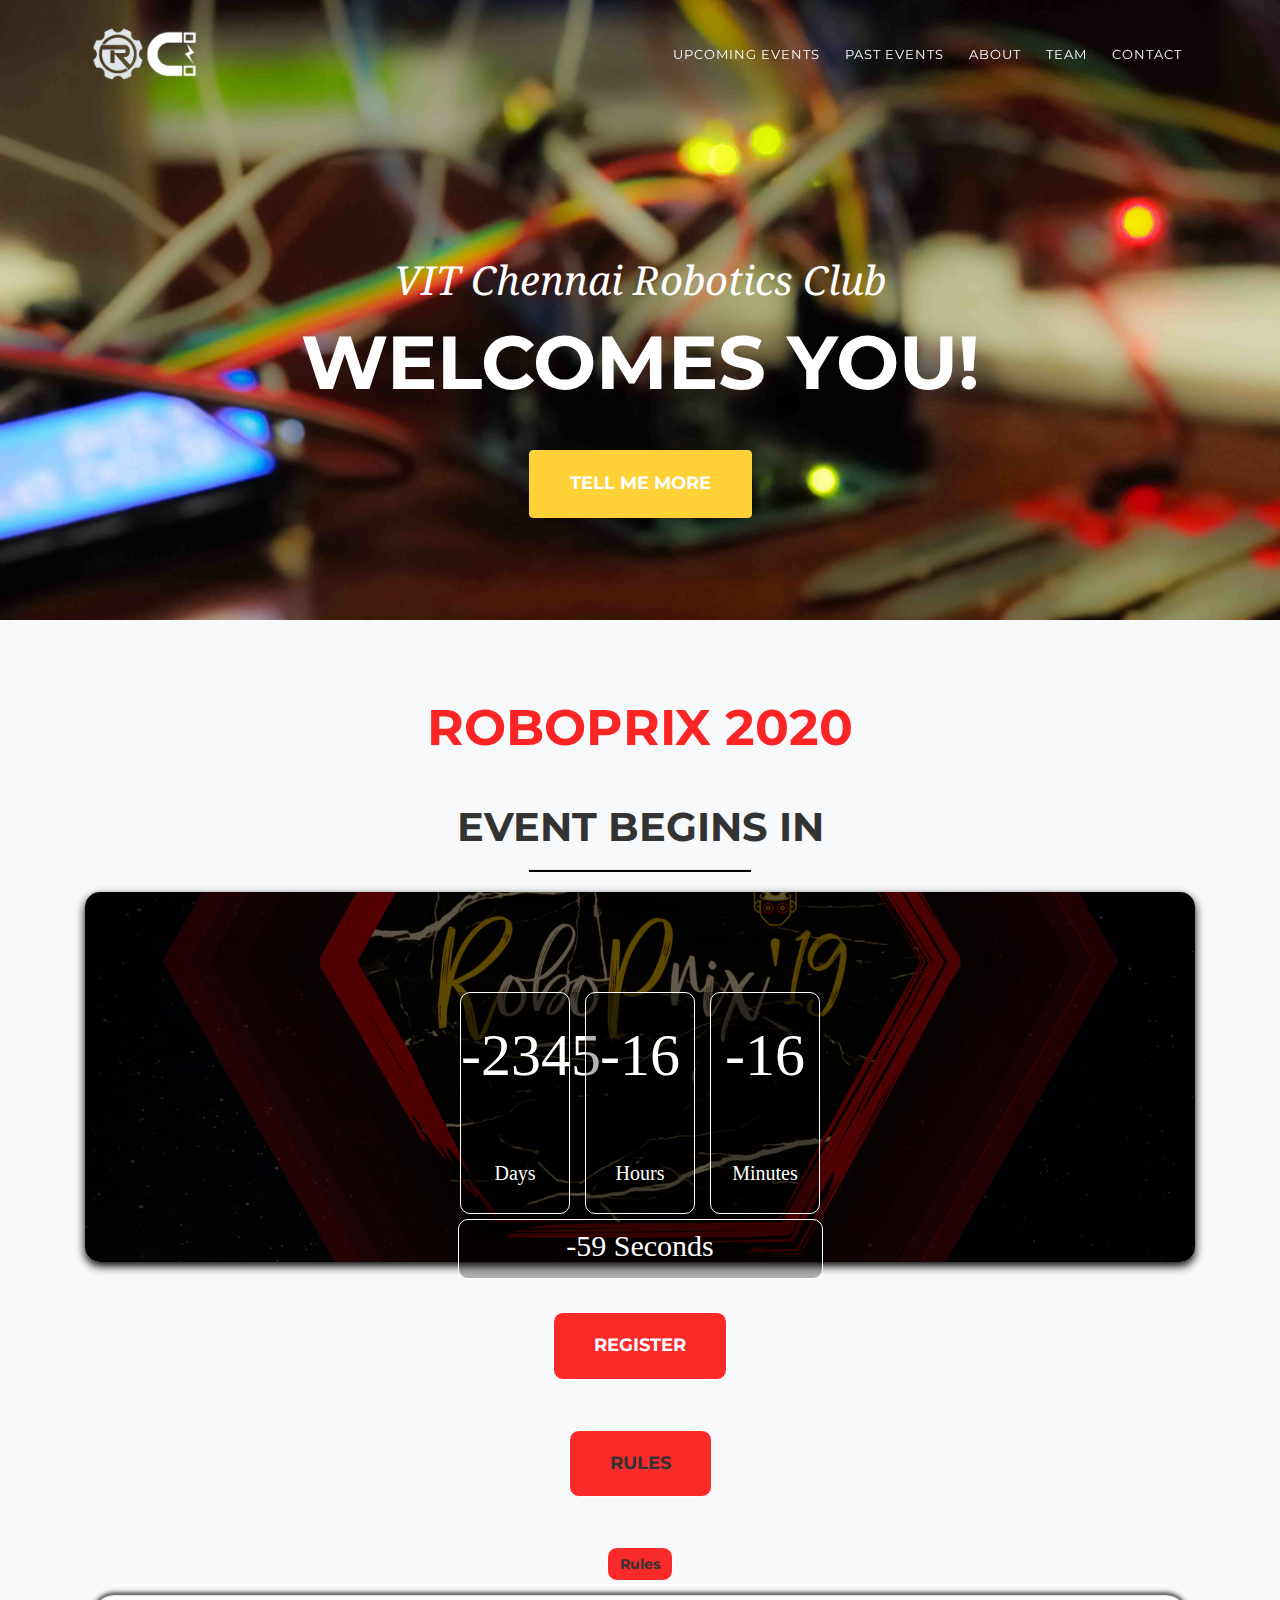
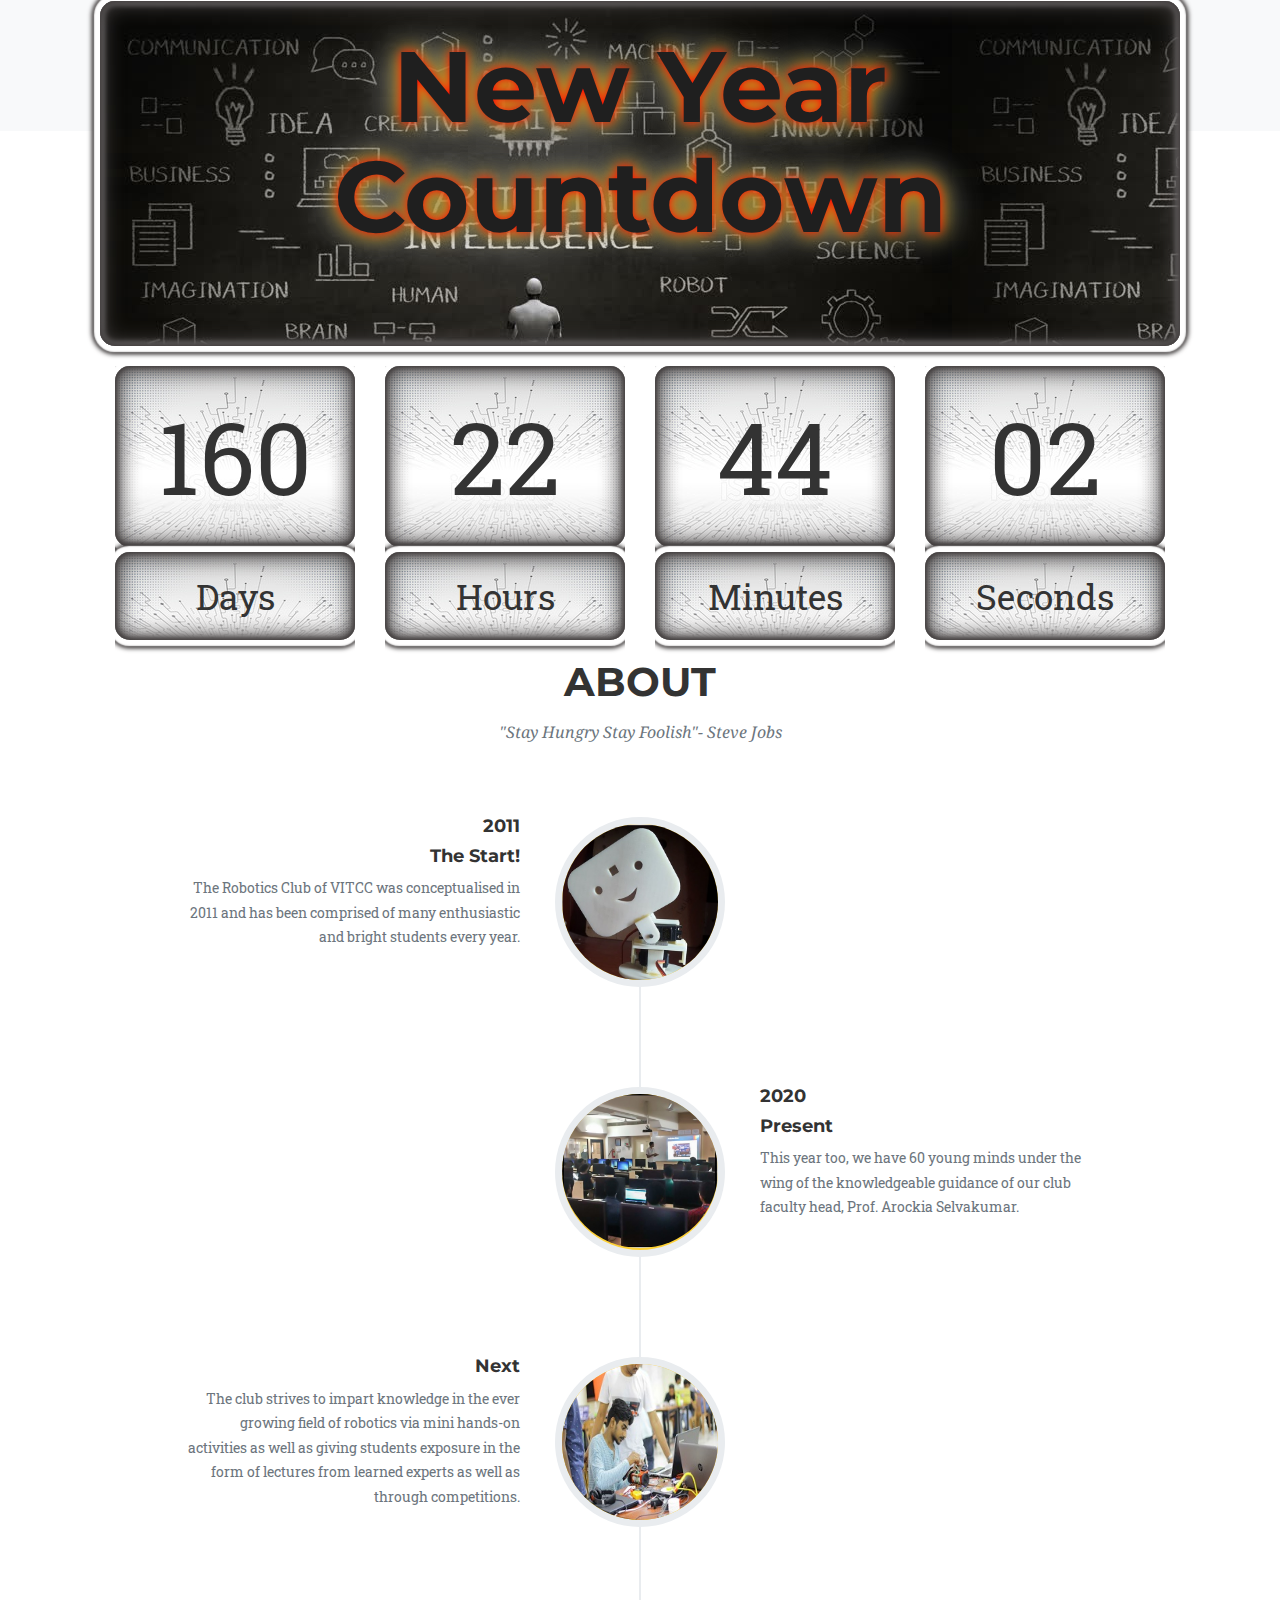
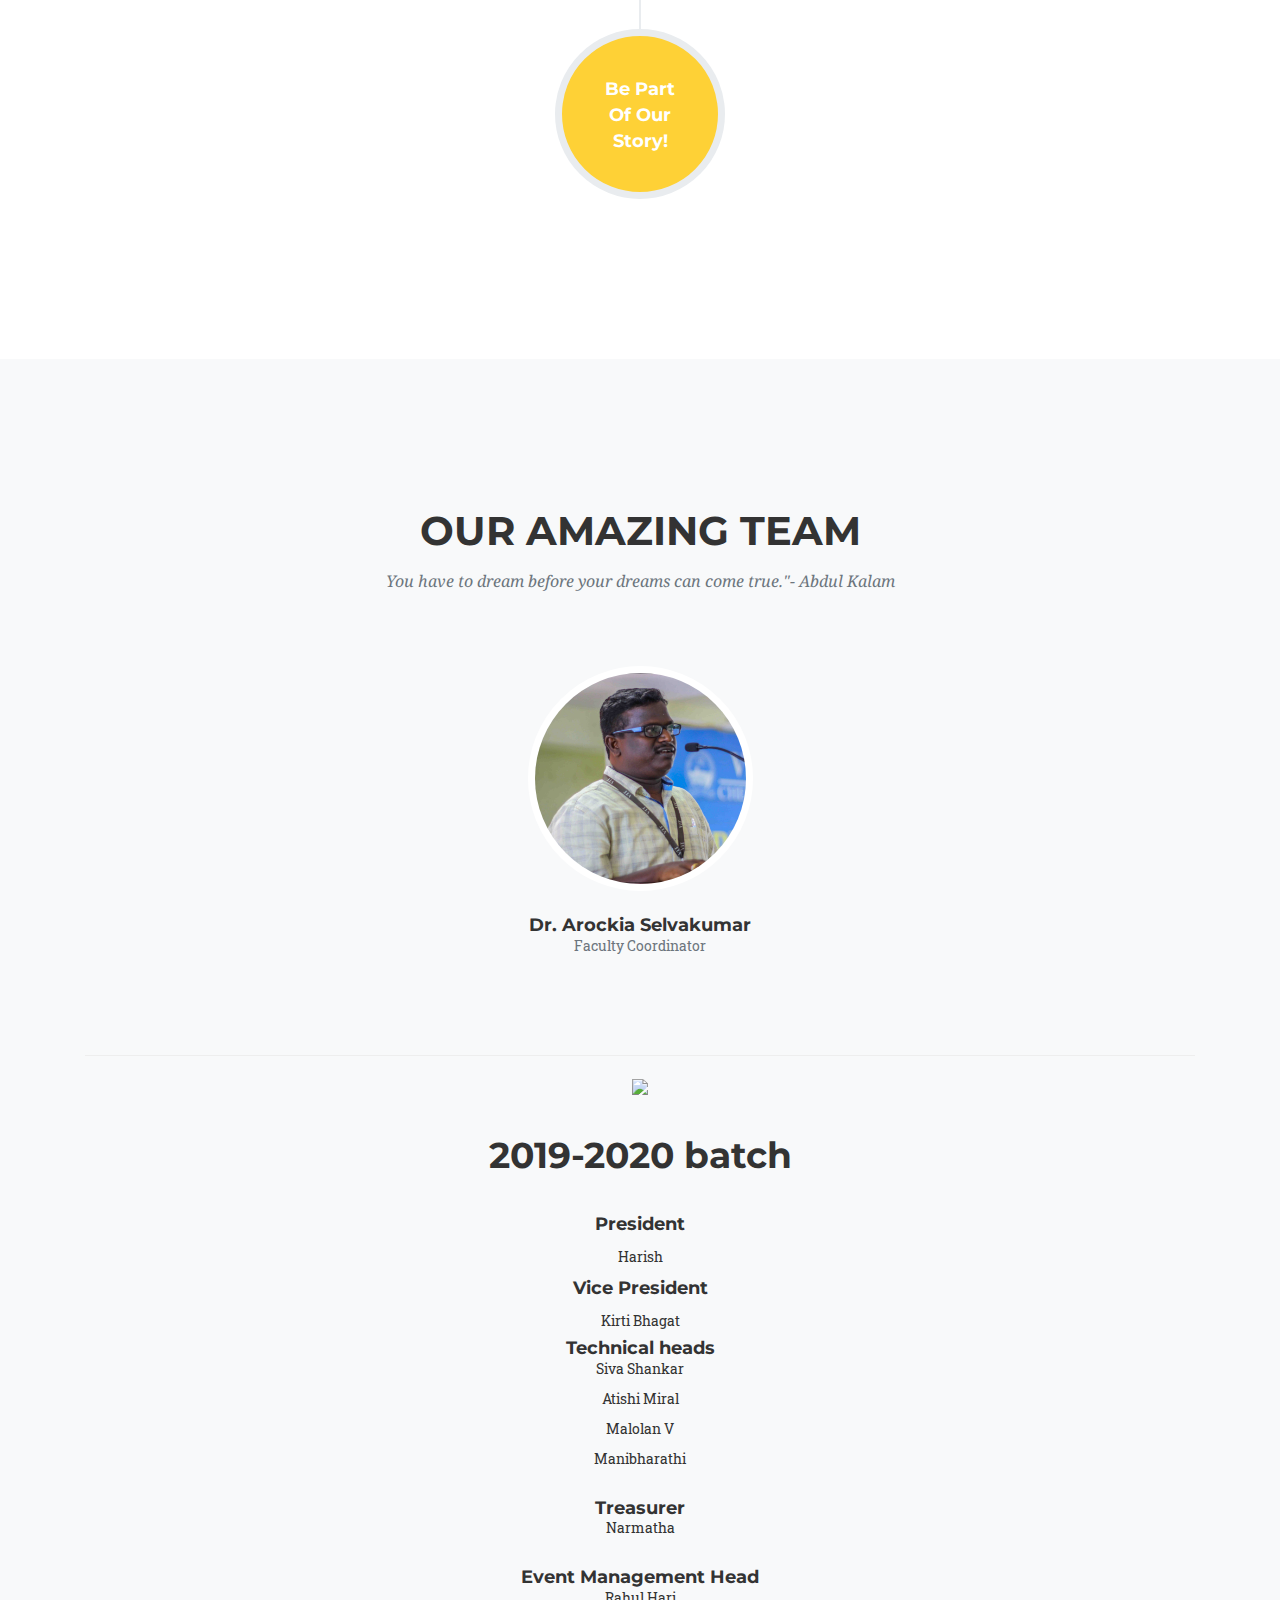
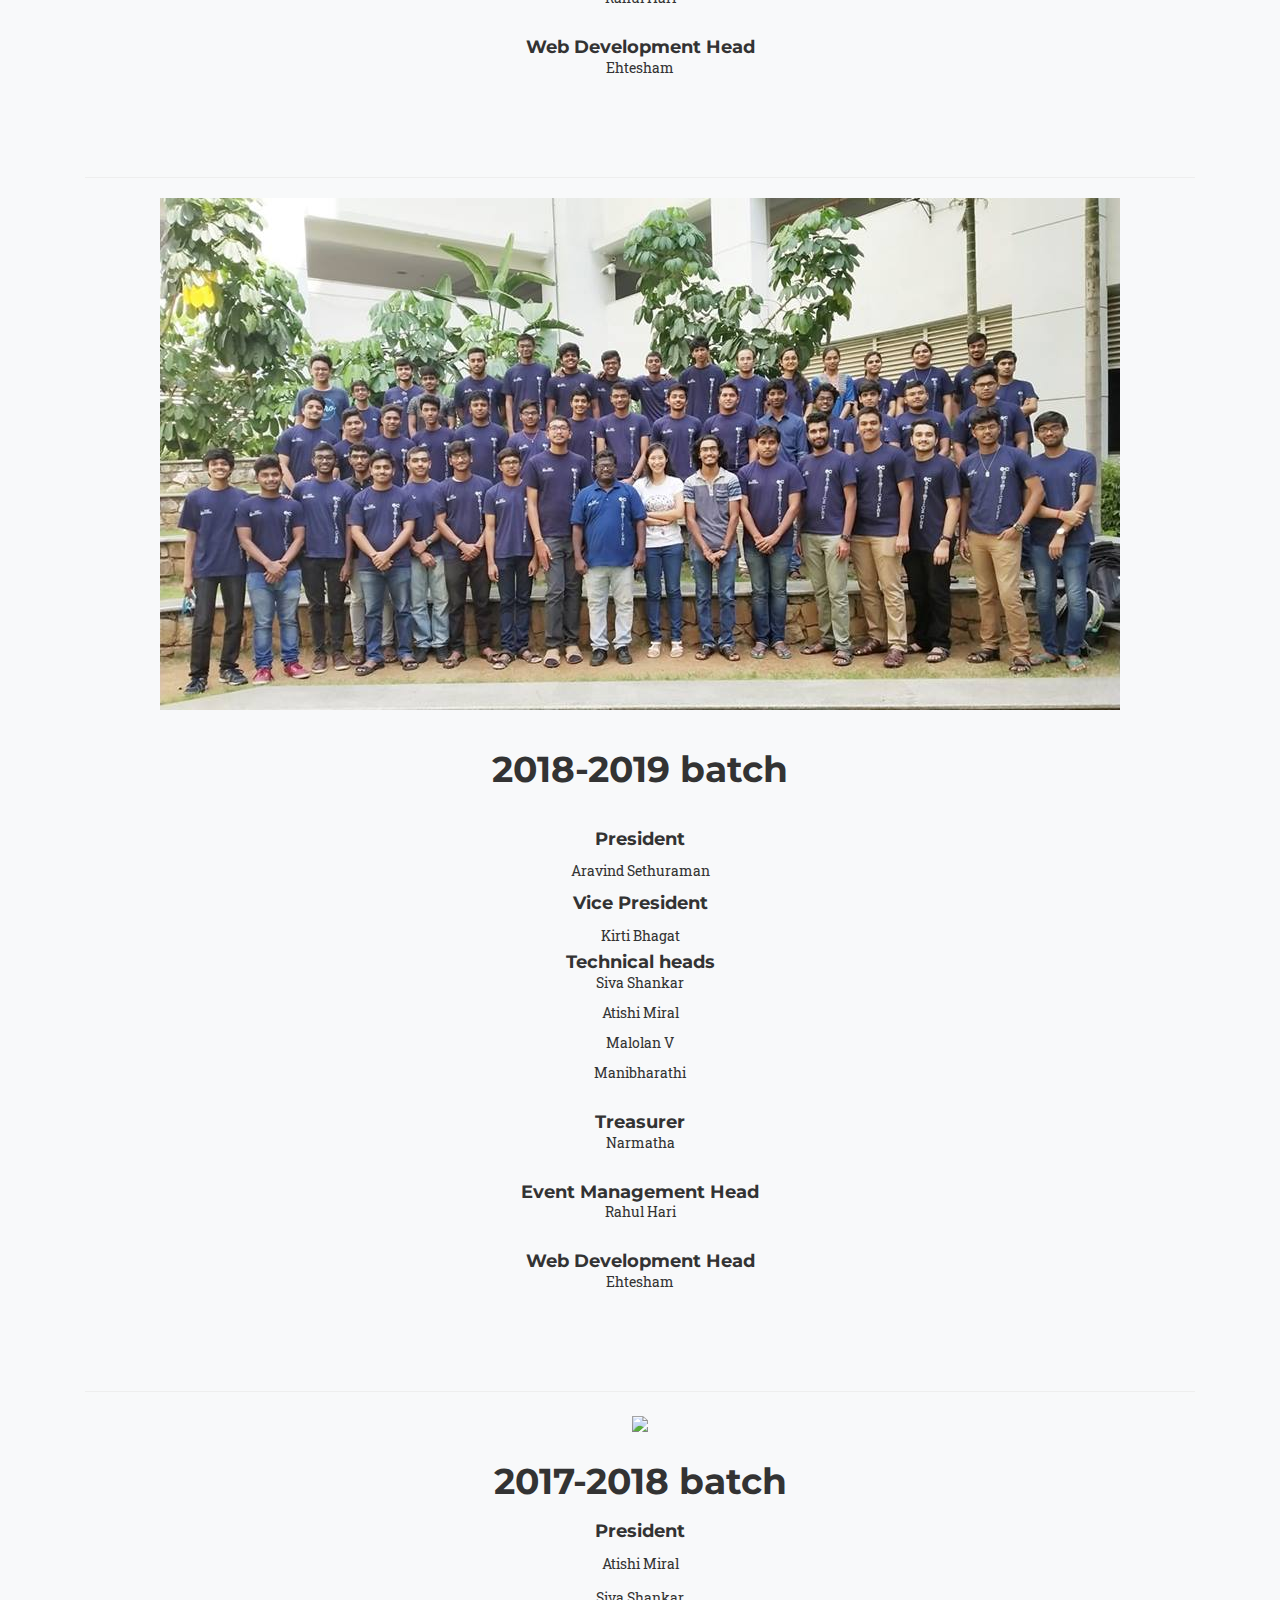
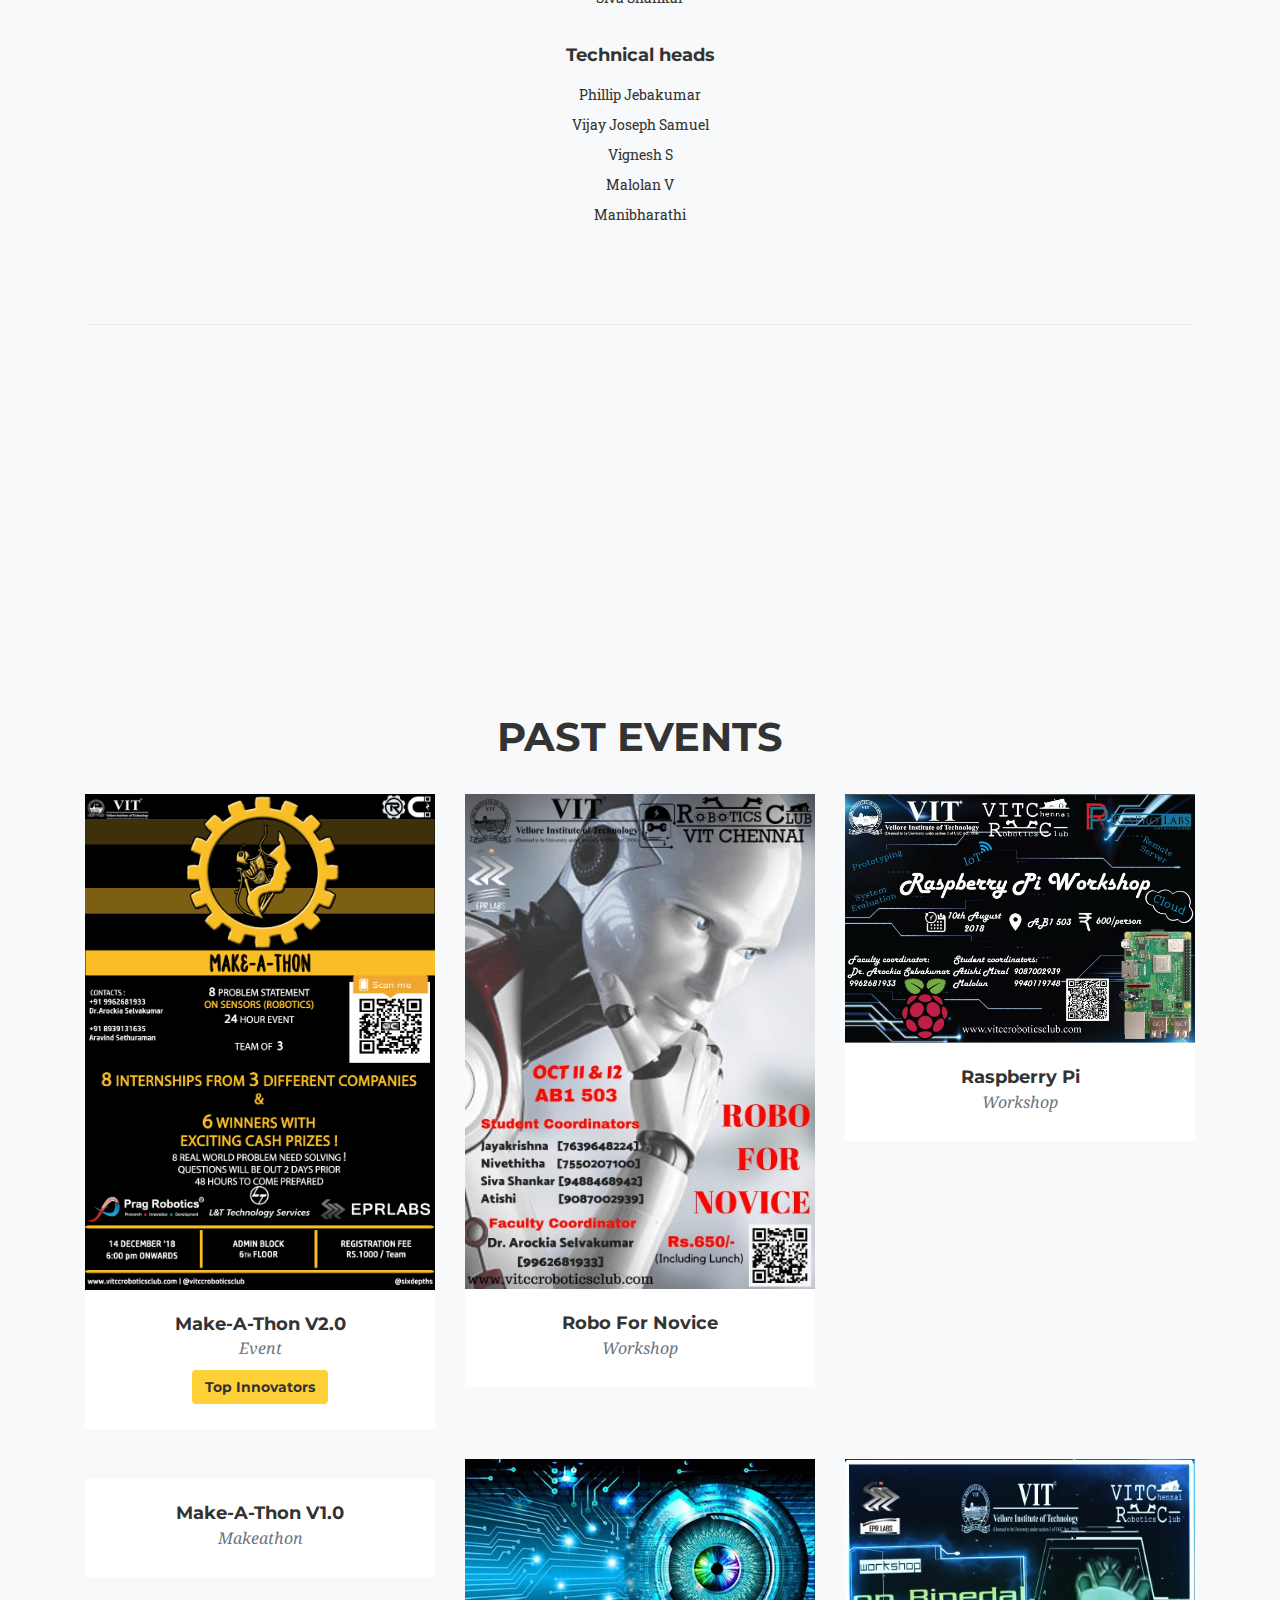
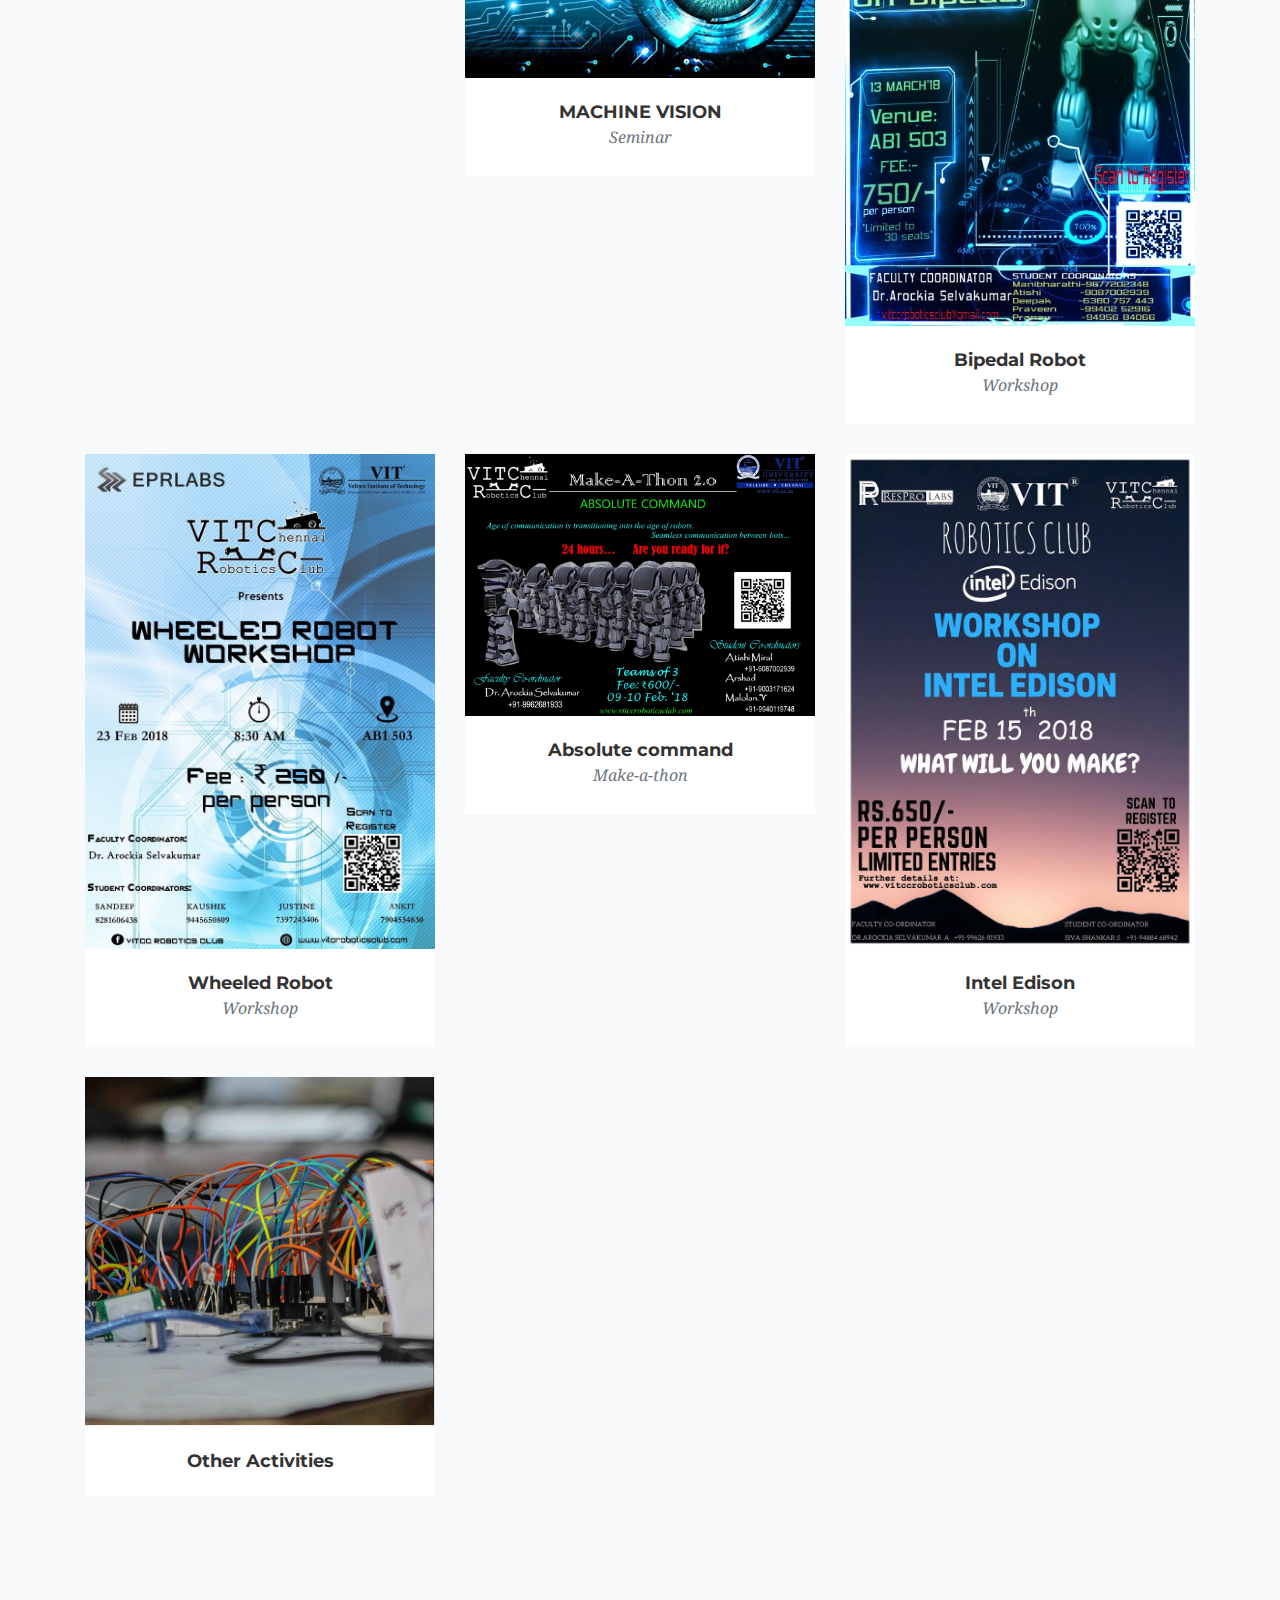
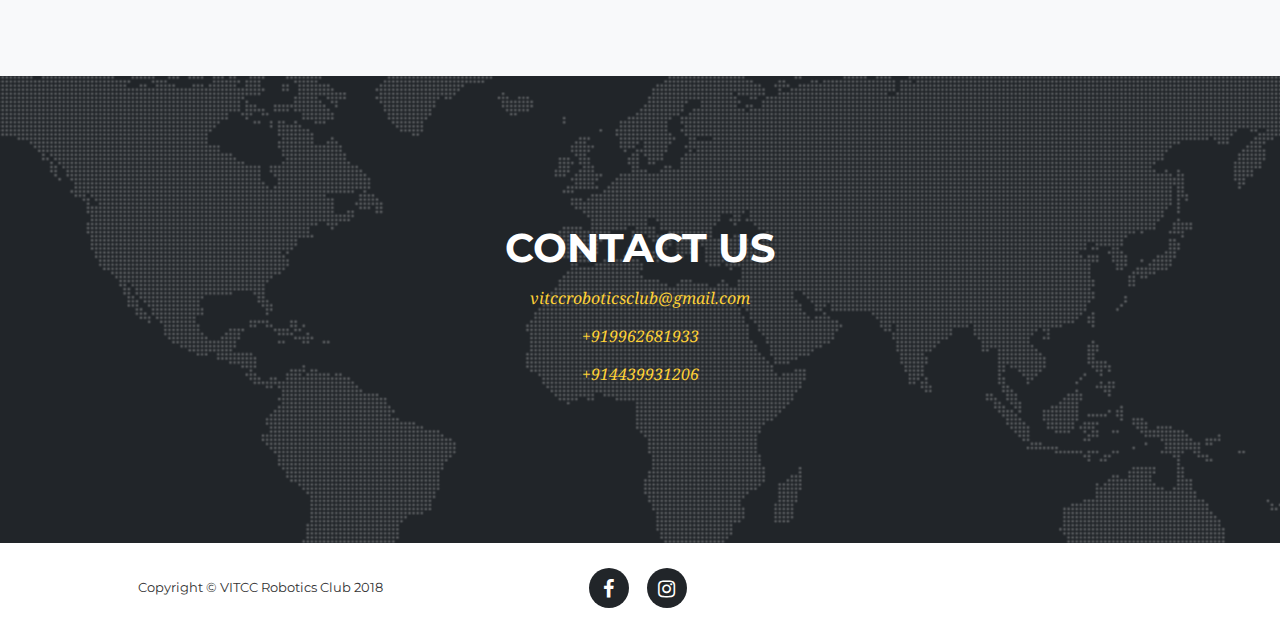
==== commit e75fbebe: "rules" ====
--- a/index.html
+++ b/index.html
@@ -209,7 +209,7 @@
           <a id="access" style="background-color: #fa1212e5; margin-left:auto;margin-right:auto; border:  solid 1px #fff;border-radius:10px;margin-top:50px" class="btn btn-primary btn-xl text-uppercase js-scroll-trigger" type="submit">Rules</a>
         </form>
         <form method="get" action="Rules.html">
-          <button class = "btn" type="submit">Top Innovators</button>
+          <button id="access" style="background-color: #fa1212e5; margin-left:auto;margin-right:auto; border:  solid 1px #fff;border-radius:10px;margin-top:50px" class = "btn" type="submit">Rules</button>
       </form>
         
     </div>
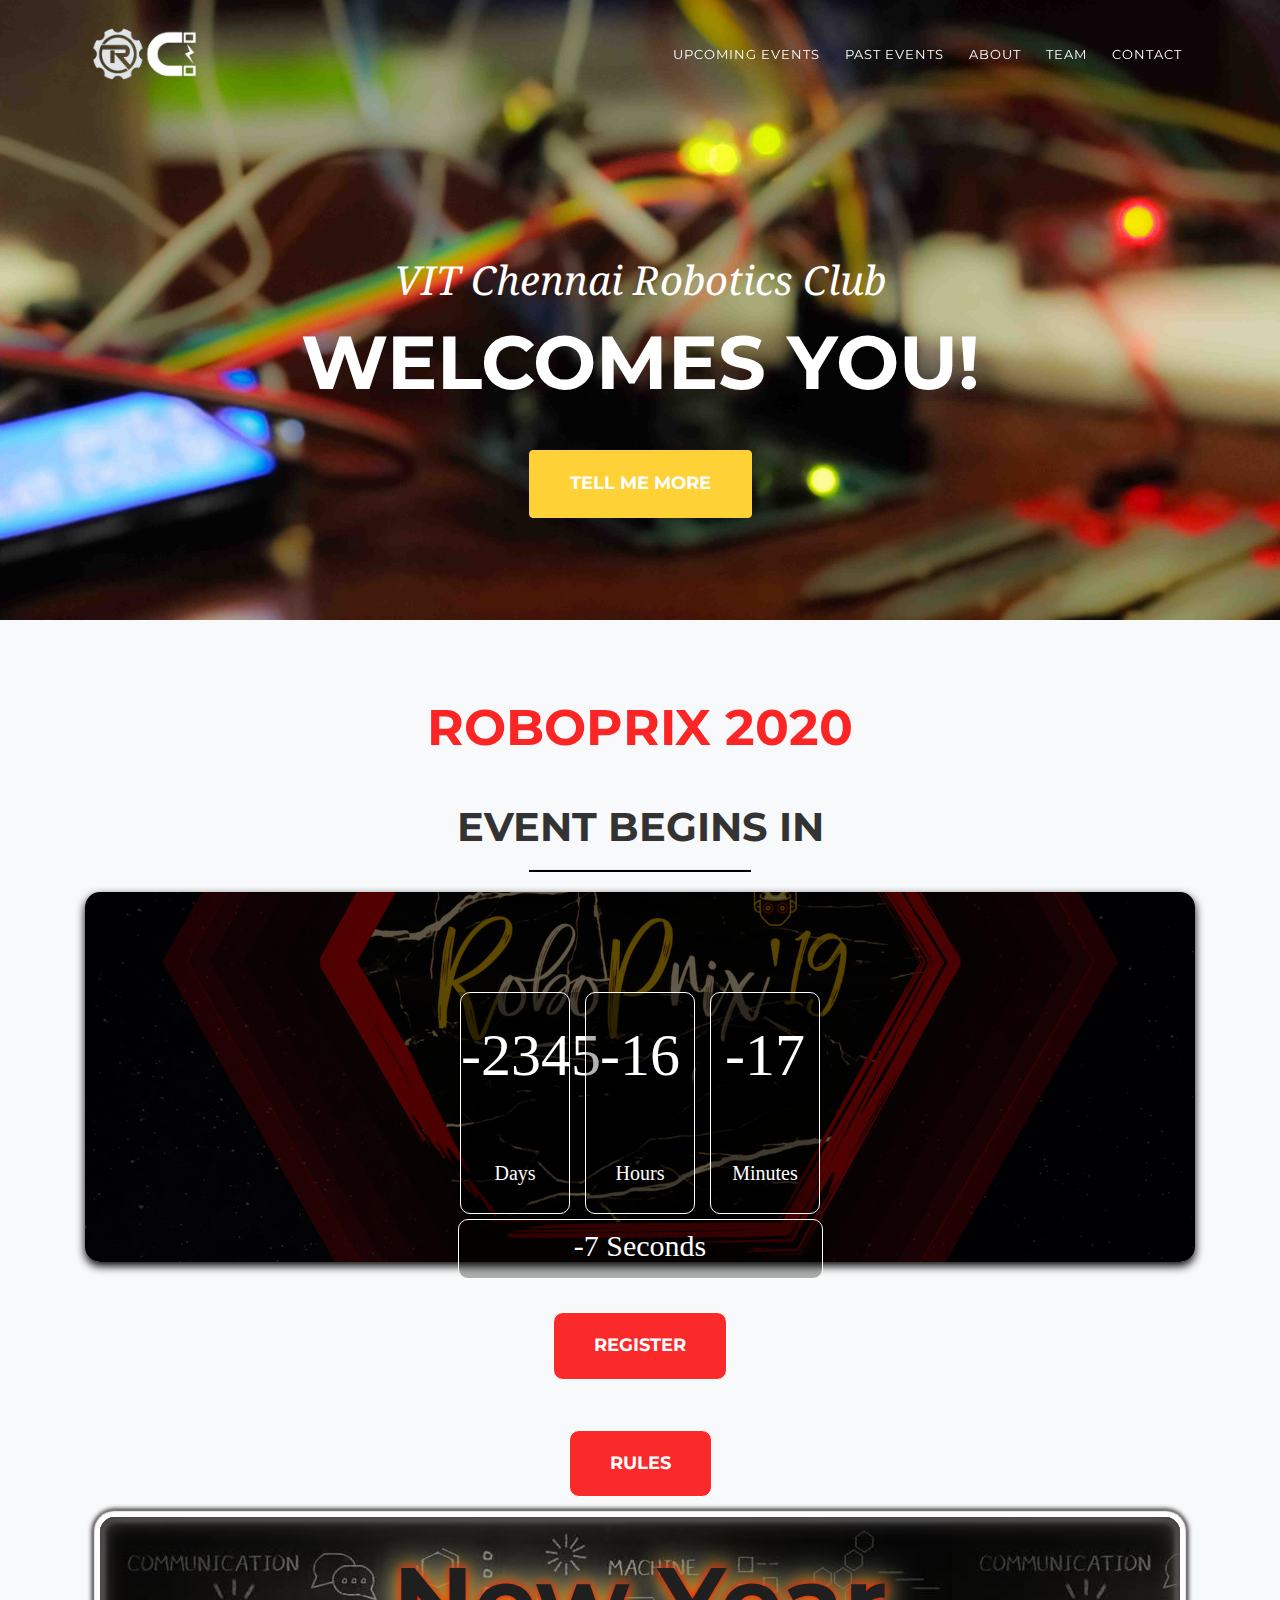
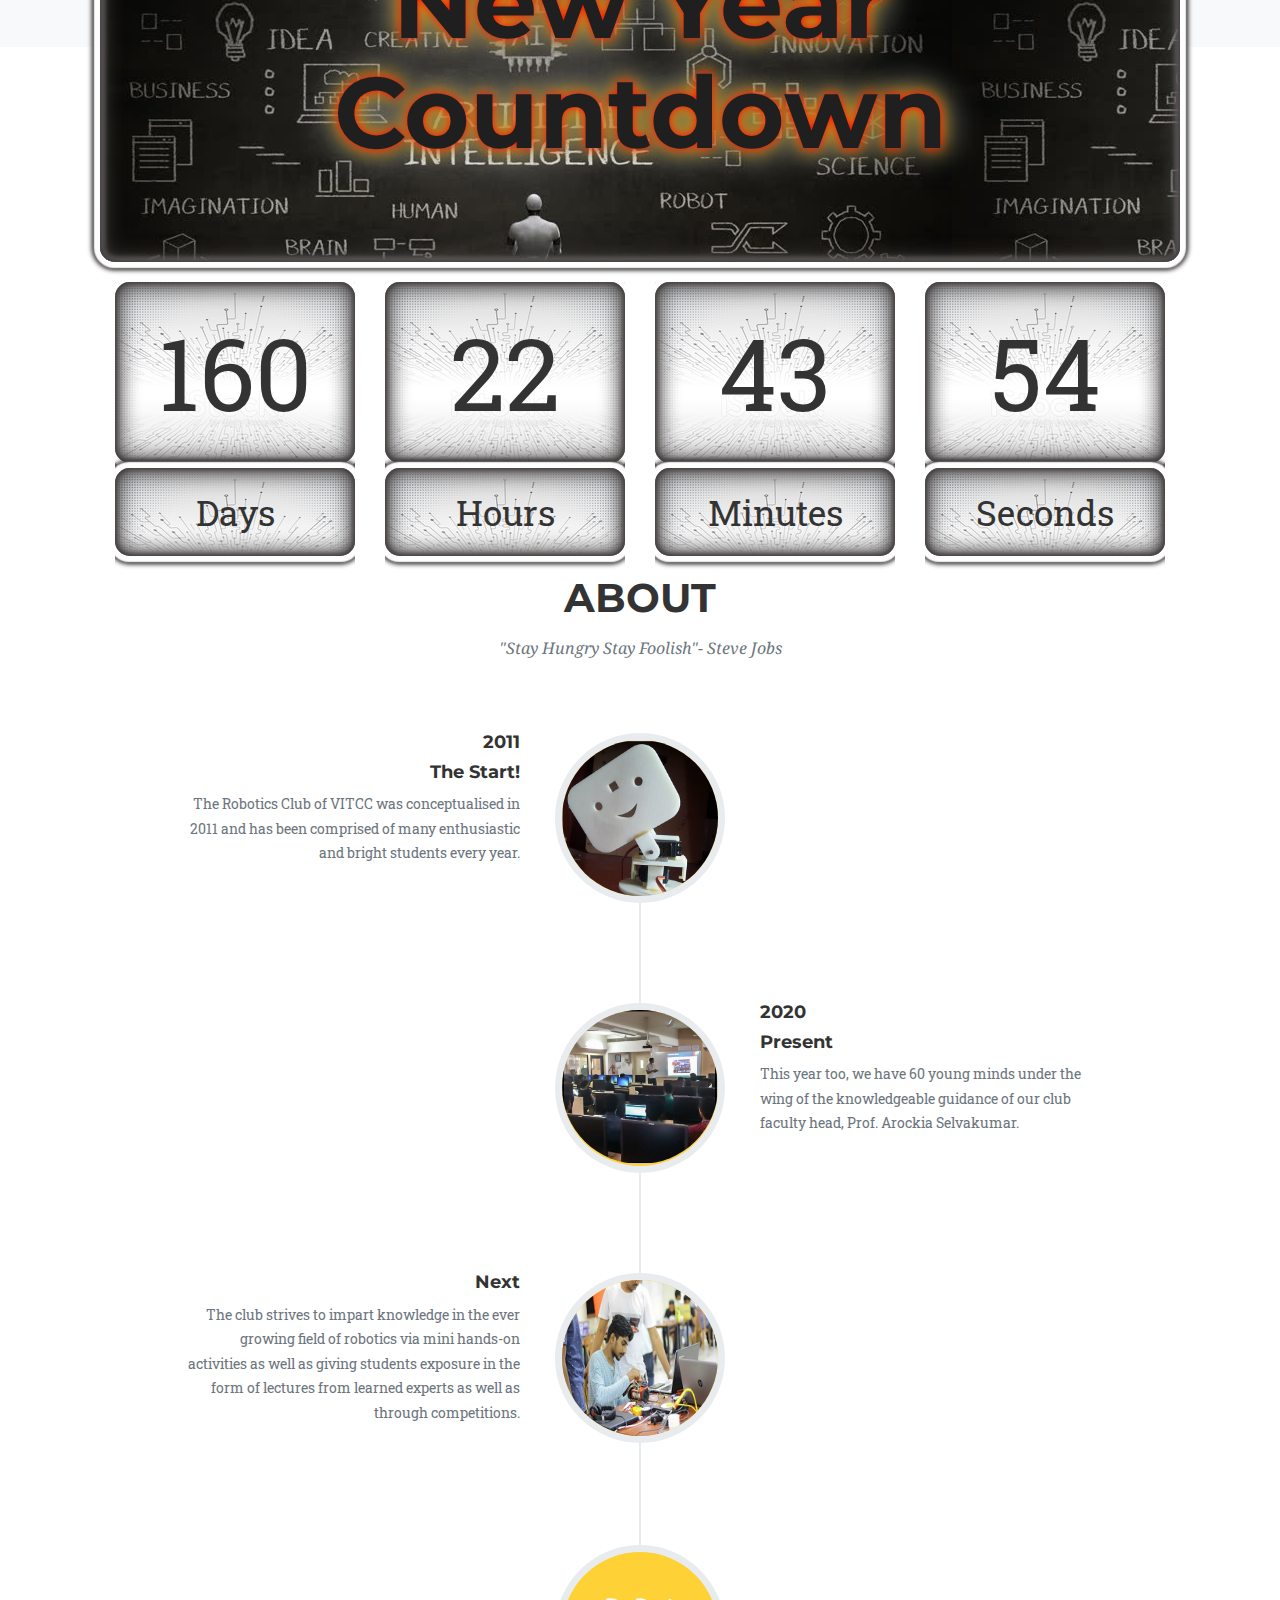
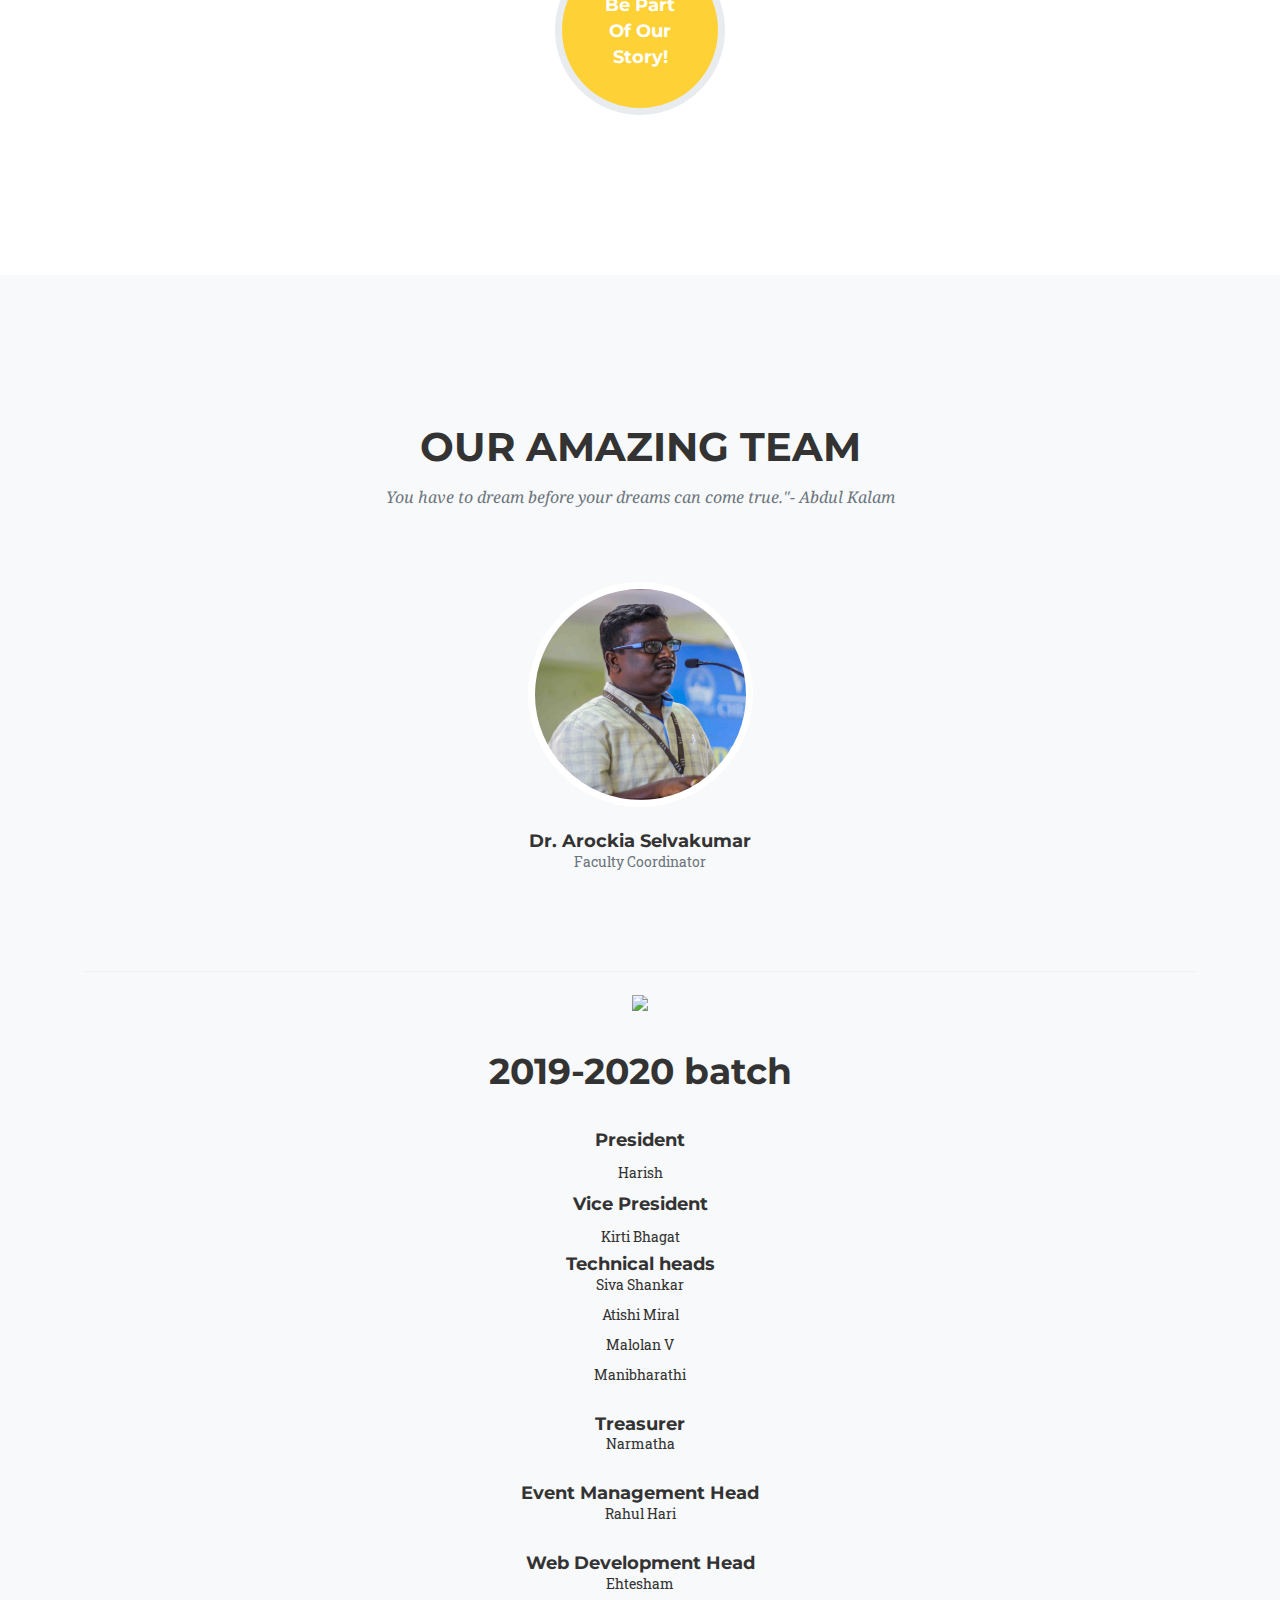
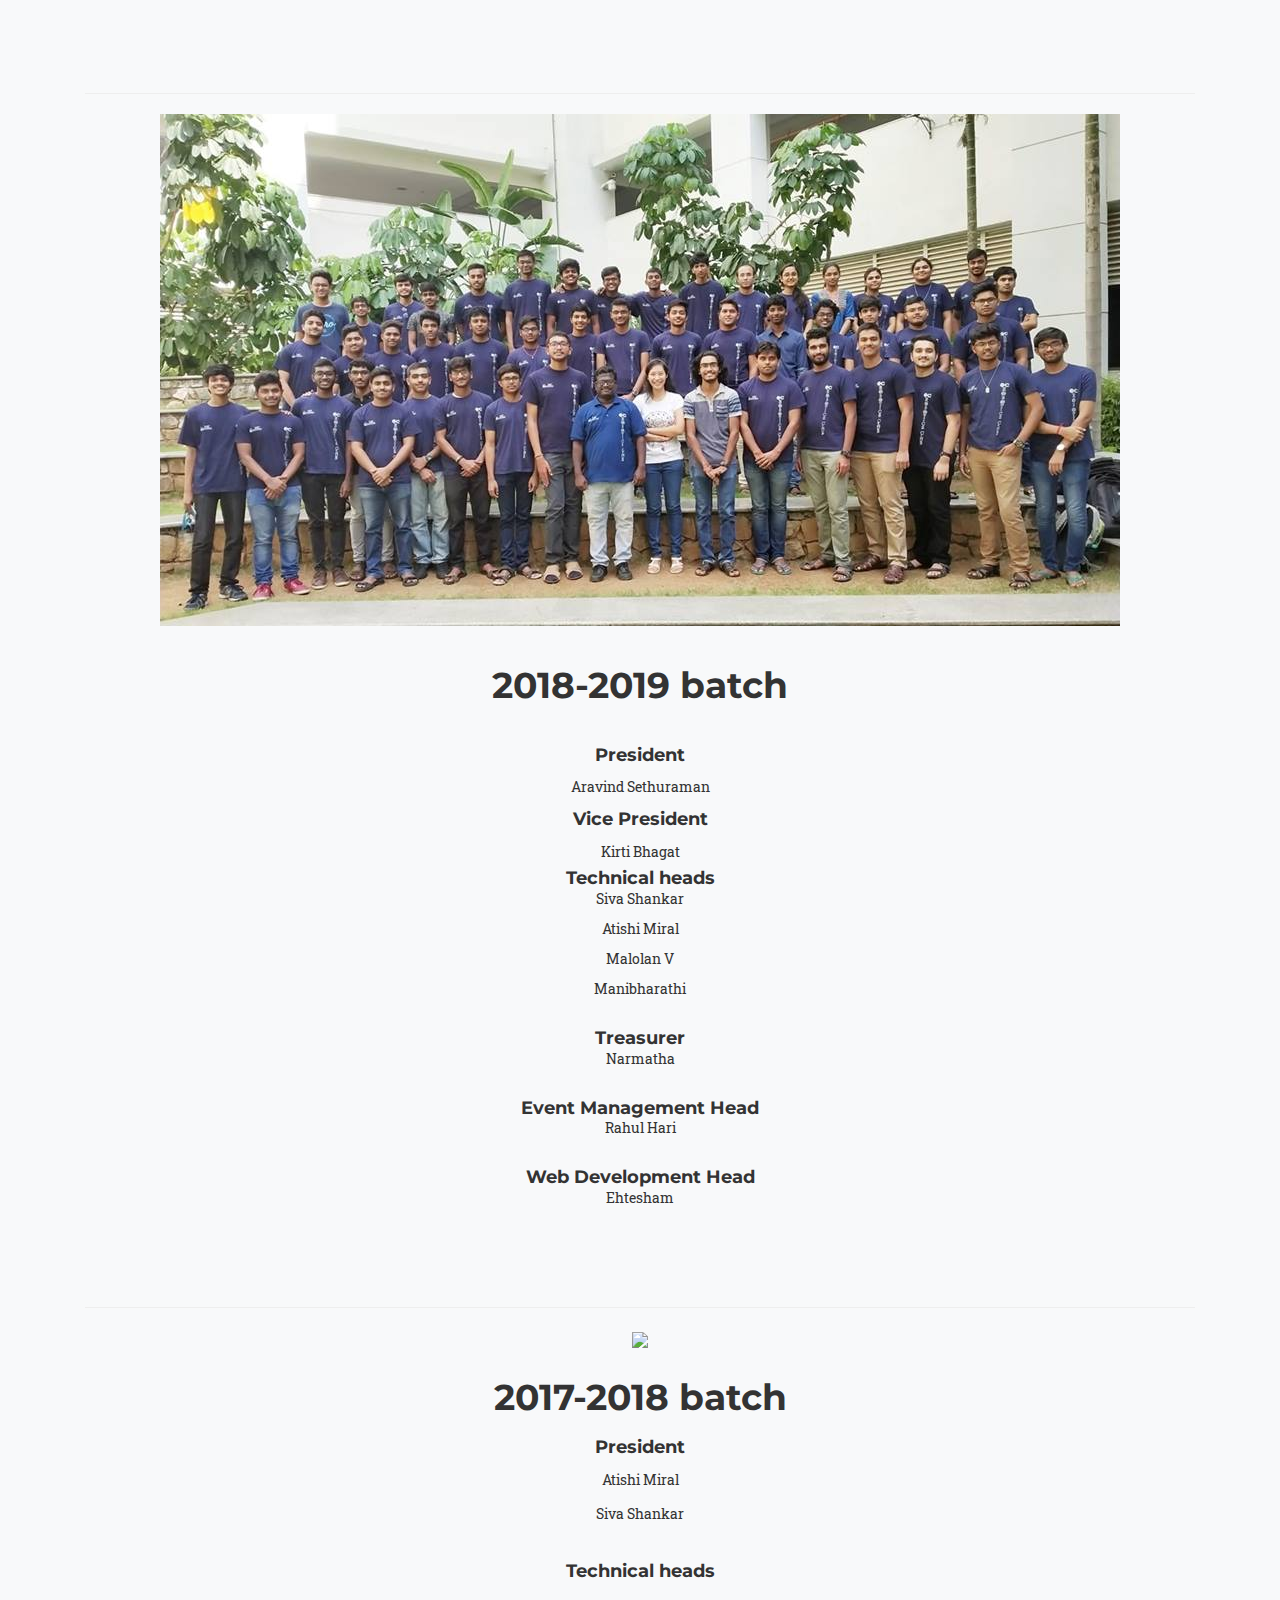
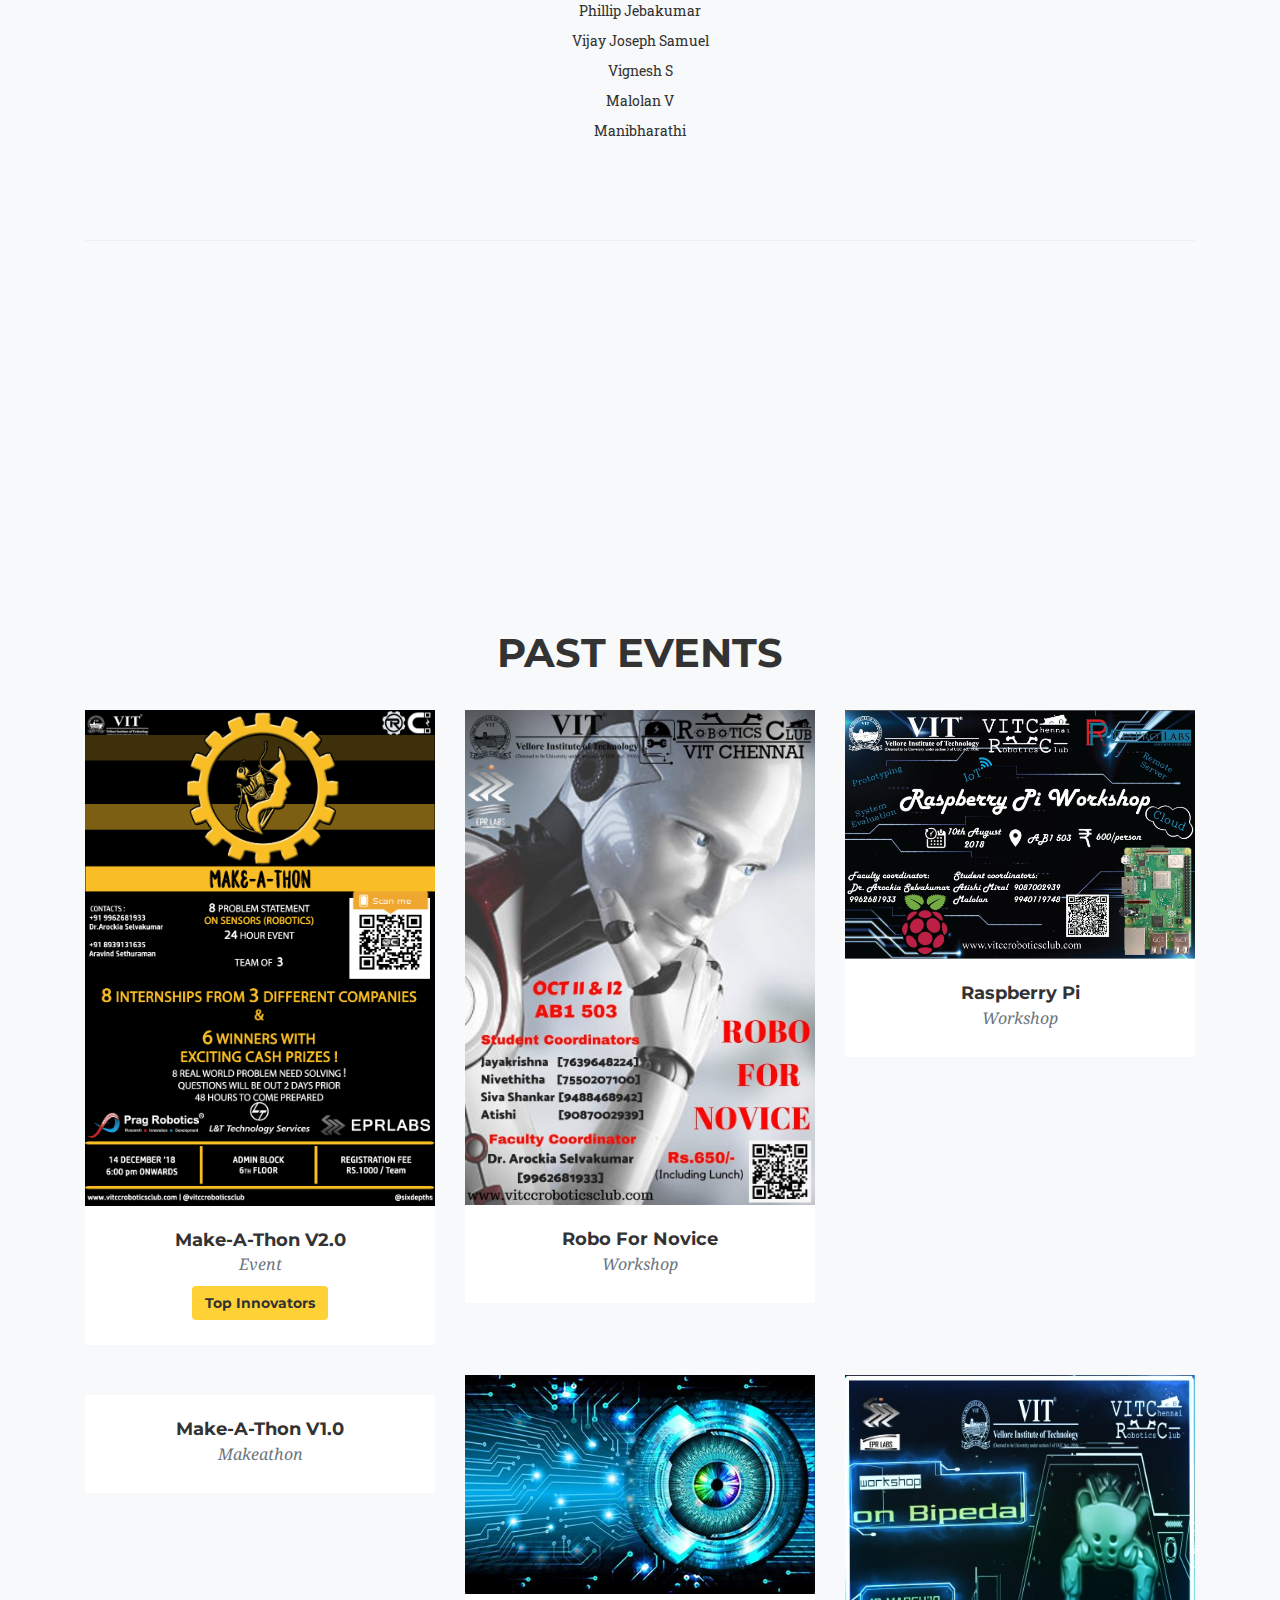
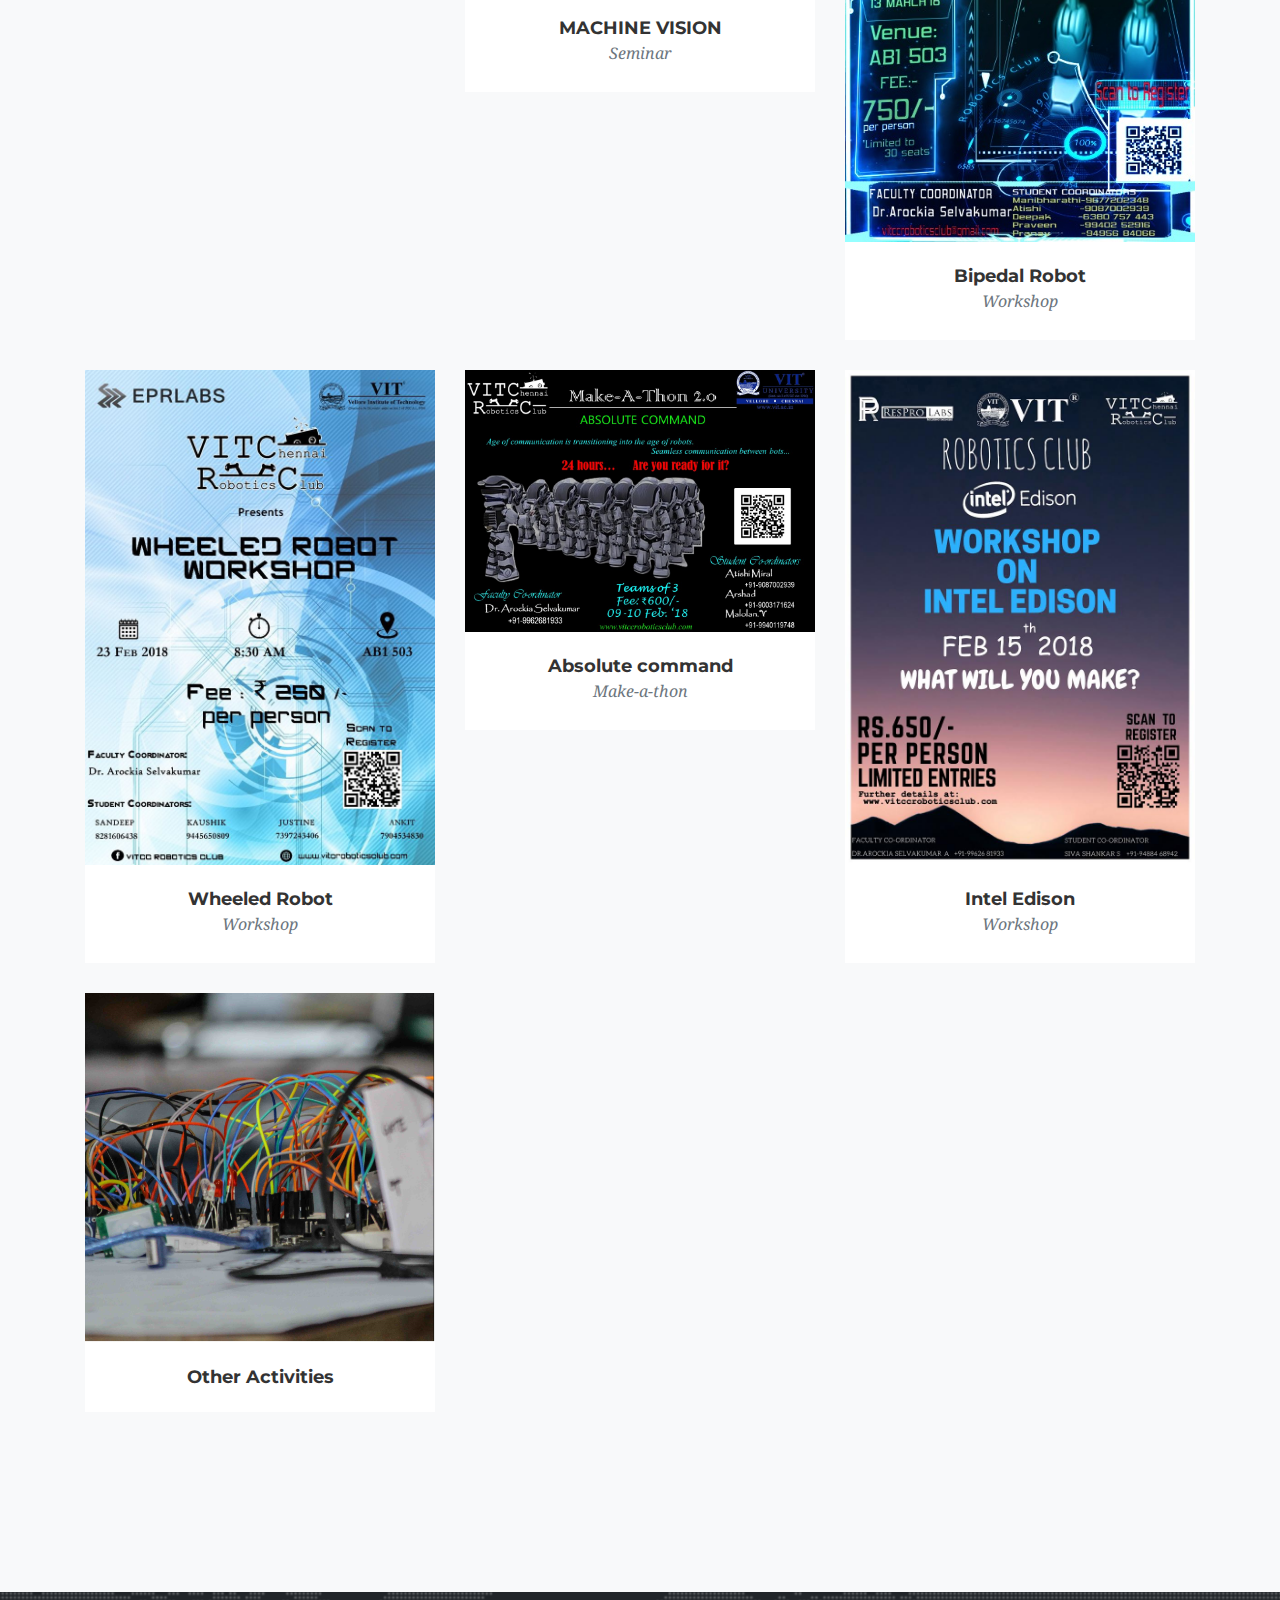
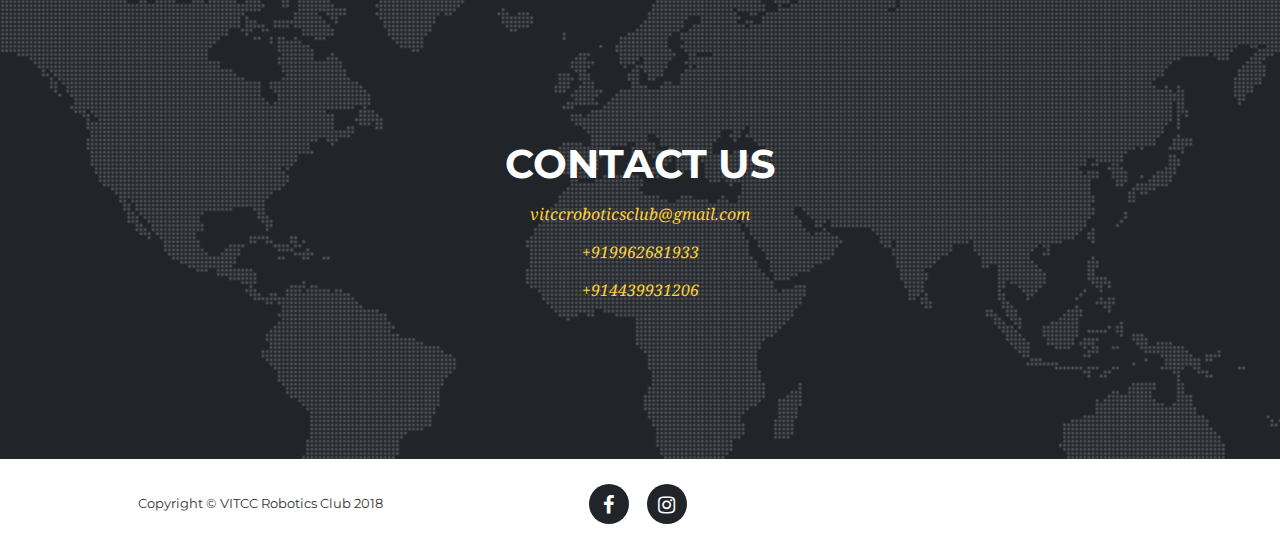
==== commit c38e250b: "rules_update" ====
--- a/index.html
+++ b/index.html
@@ -206,11 +206,9 @@
         
         <form method="get" action="Rules.html">
          
-          <a id="access" style="background-color: #fa1212e5; margin-left:auto;margin-right:auto; border:  solid 1px #fff;border-radius:10px;margin-top:50px" class="btn btn-primary btn-xl text-uppercase js-scroll-trigger" type="submit">Rules</a>
+          <button id="access" style="background-color: #fa1212e5; margin-left:auto;margin-right:auto; border:  solid 1px #fff;border-radius:10px;margin-top:50px" class="btn btn-primary btn-xl text-uppercase" type="submit">Rules</button>
         </form>
-        <form method="get" action="Rules.html">
-          <button id="access" style="background-color: #fa1212e5; margin-left:auto;margin-right:auto; border:  solid 1px #fff;border-radius:10px;margin-top:50px" class = "btn" type="submit">Rules</button>
-      </form>
+        
         
     </div>
      <!--
